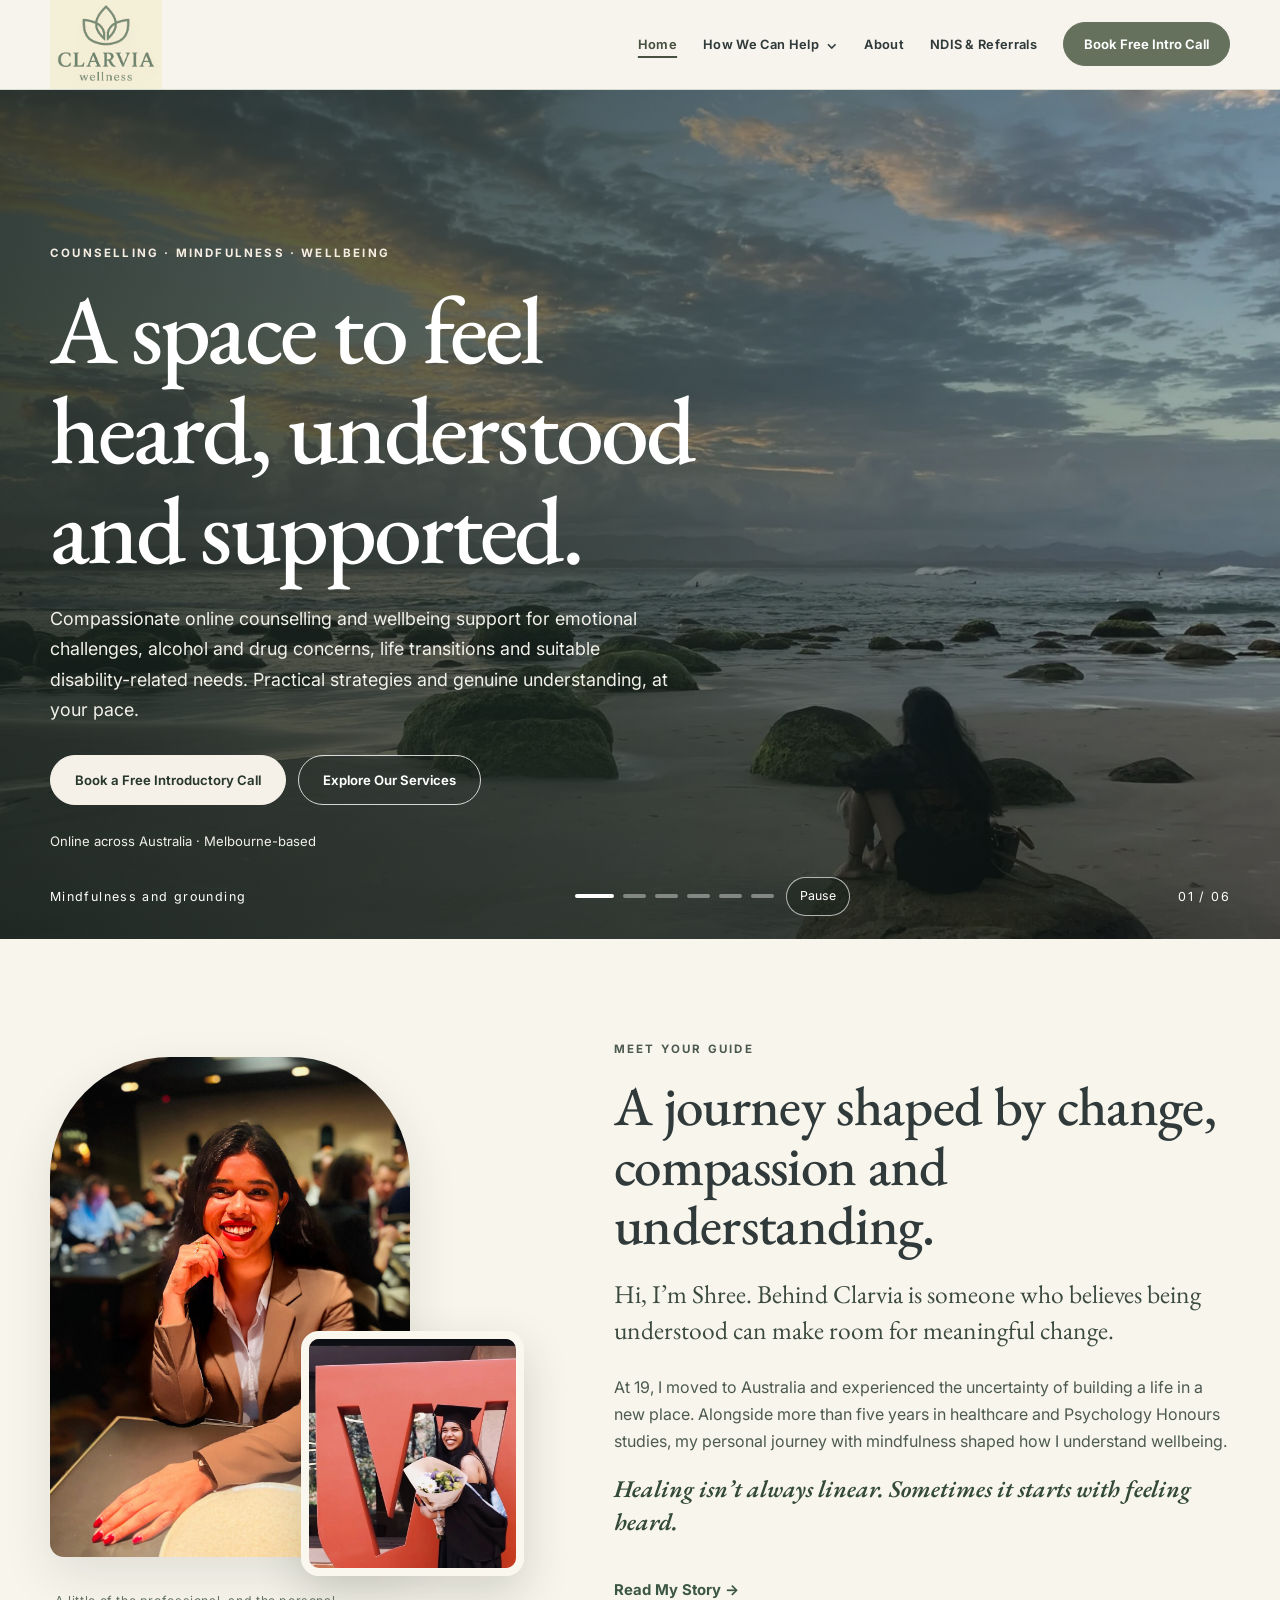
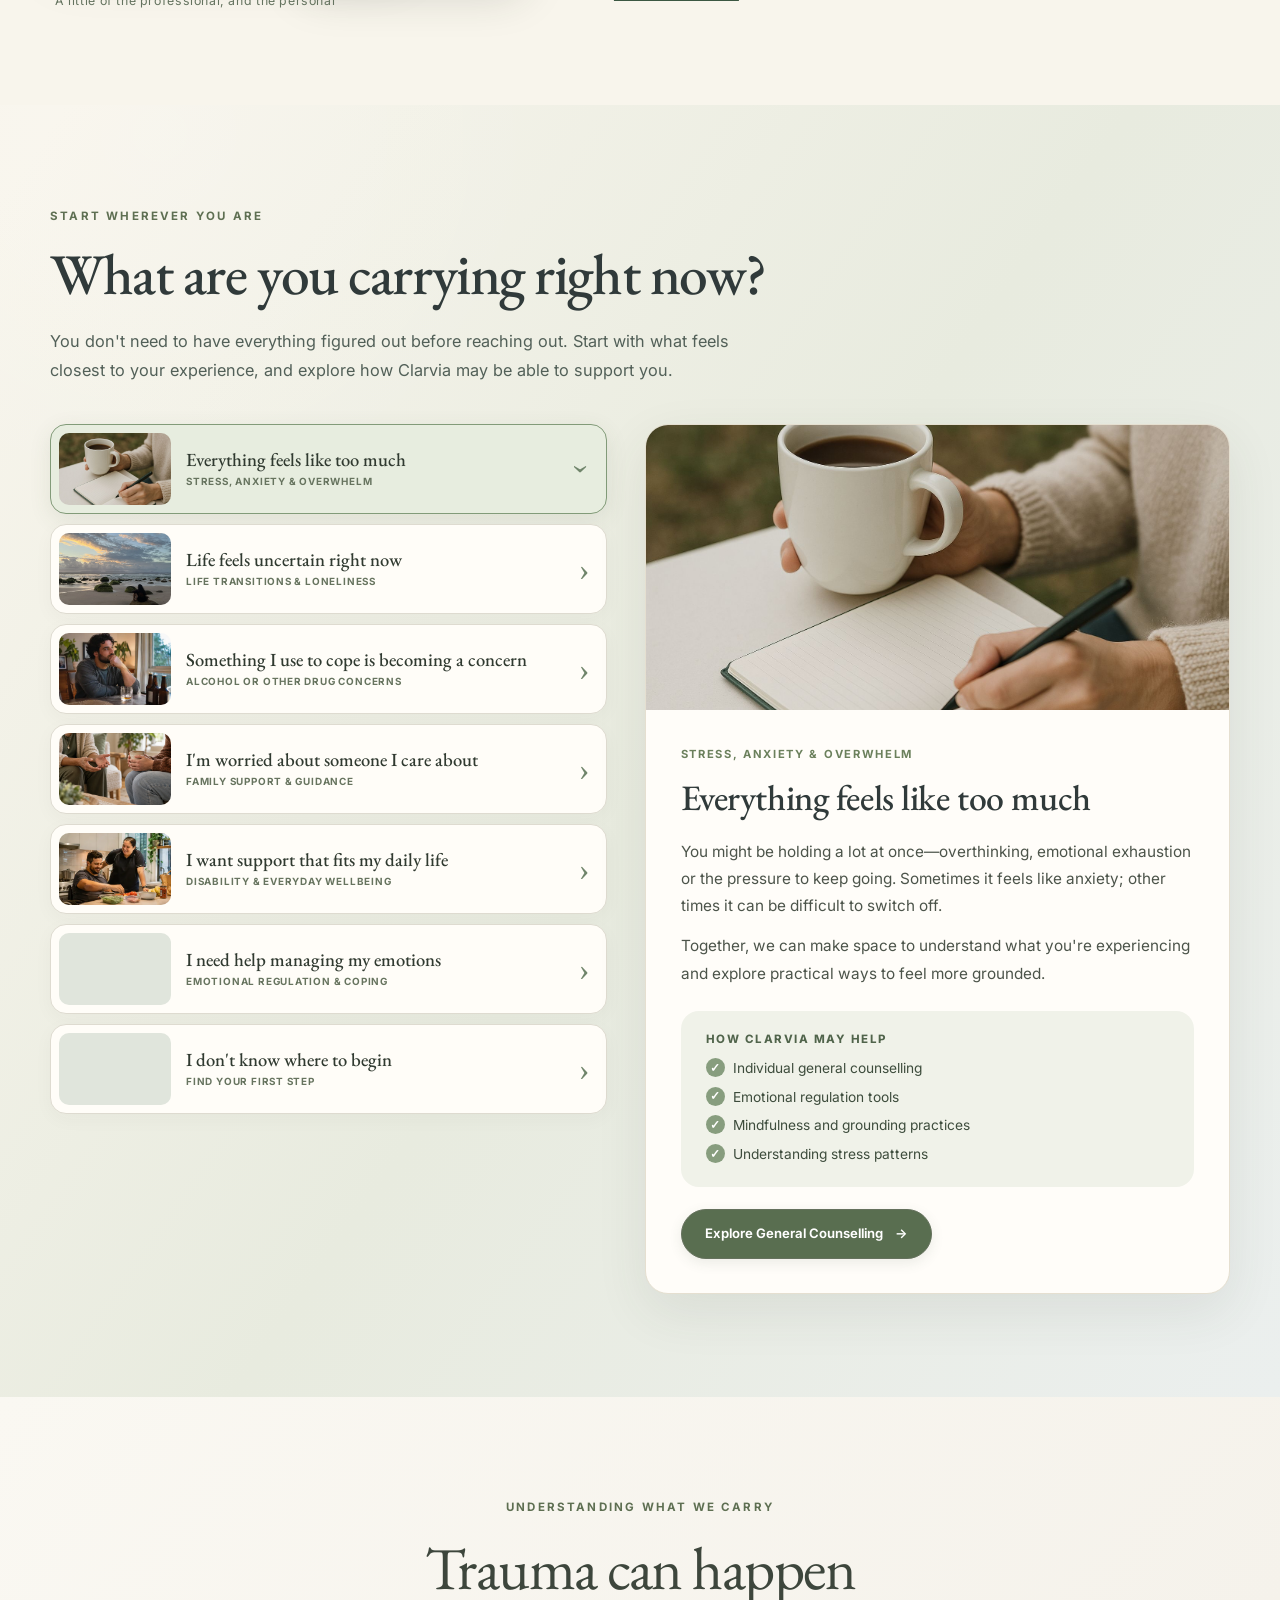
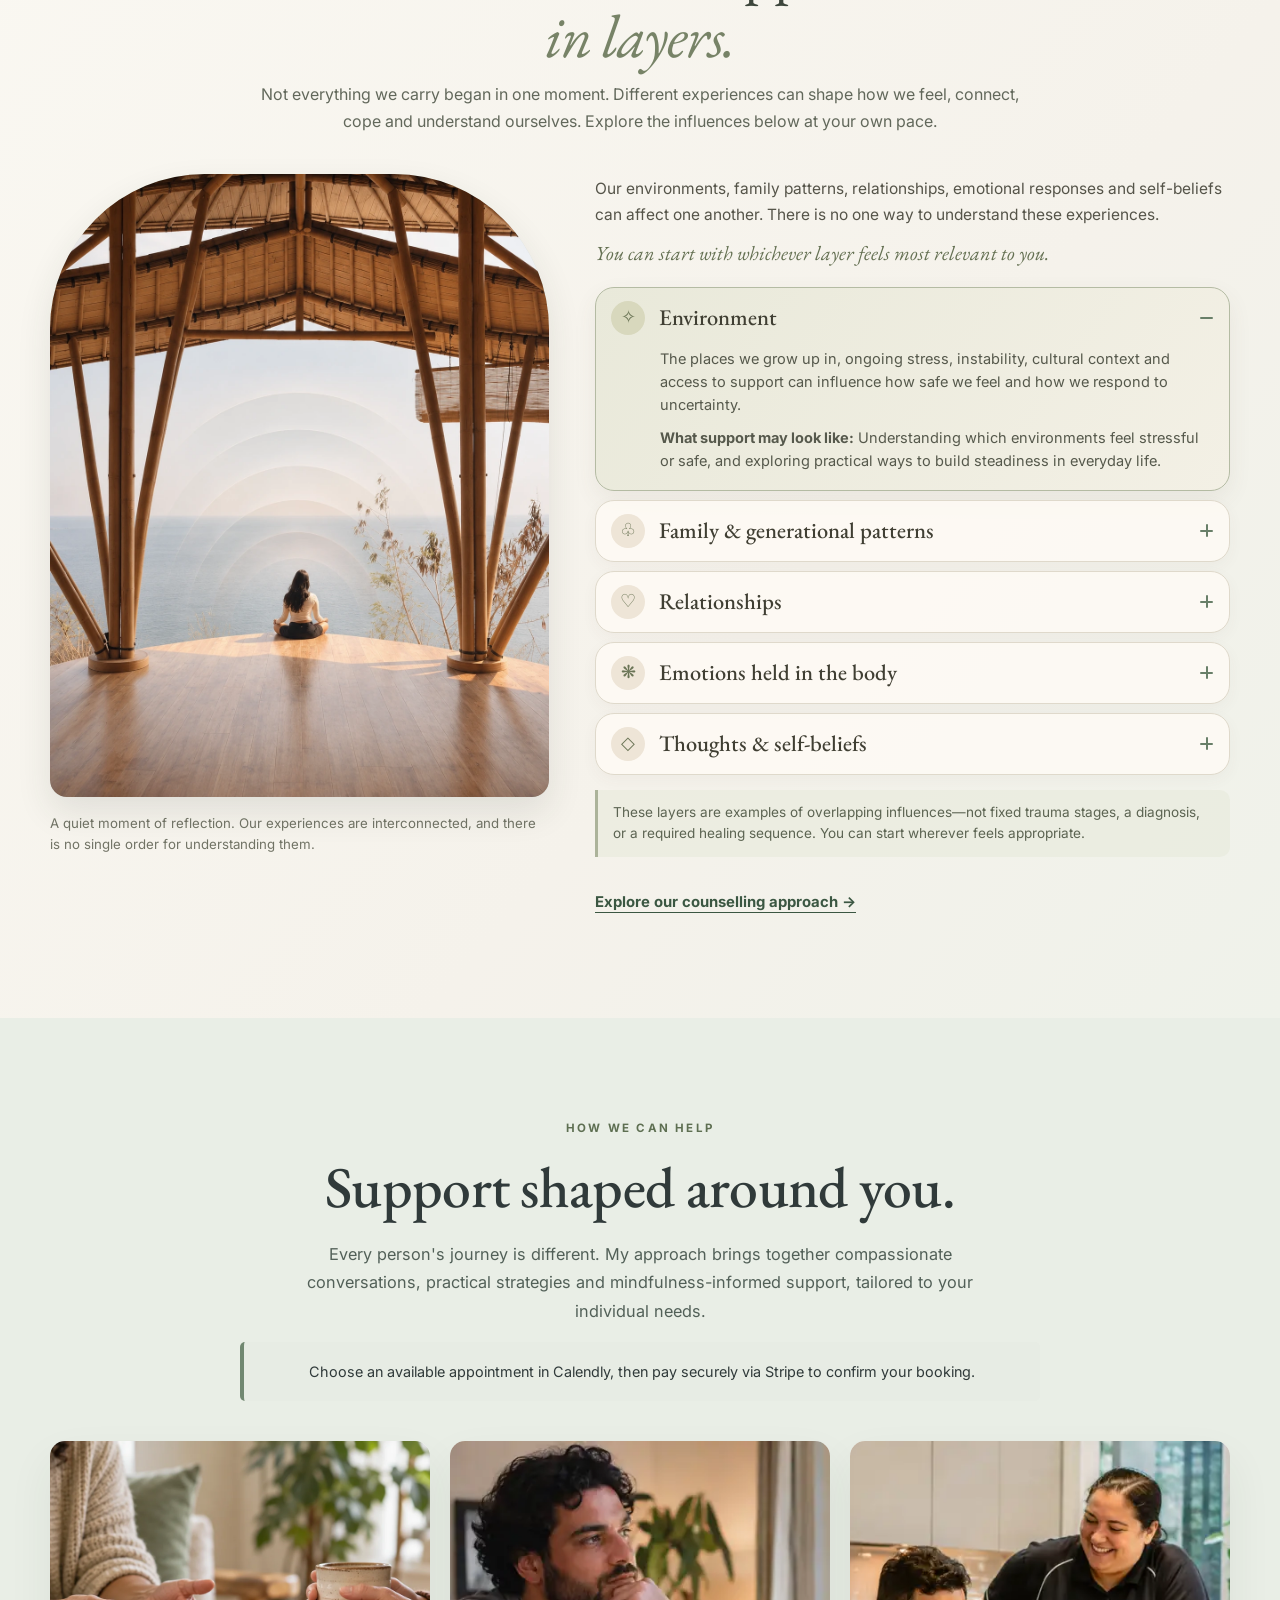
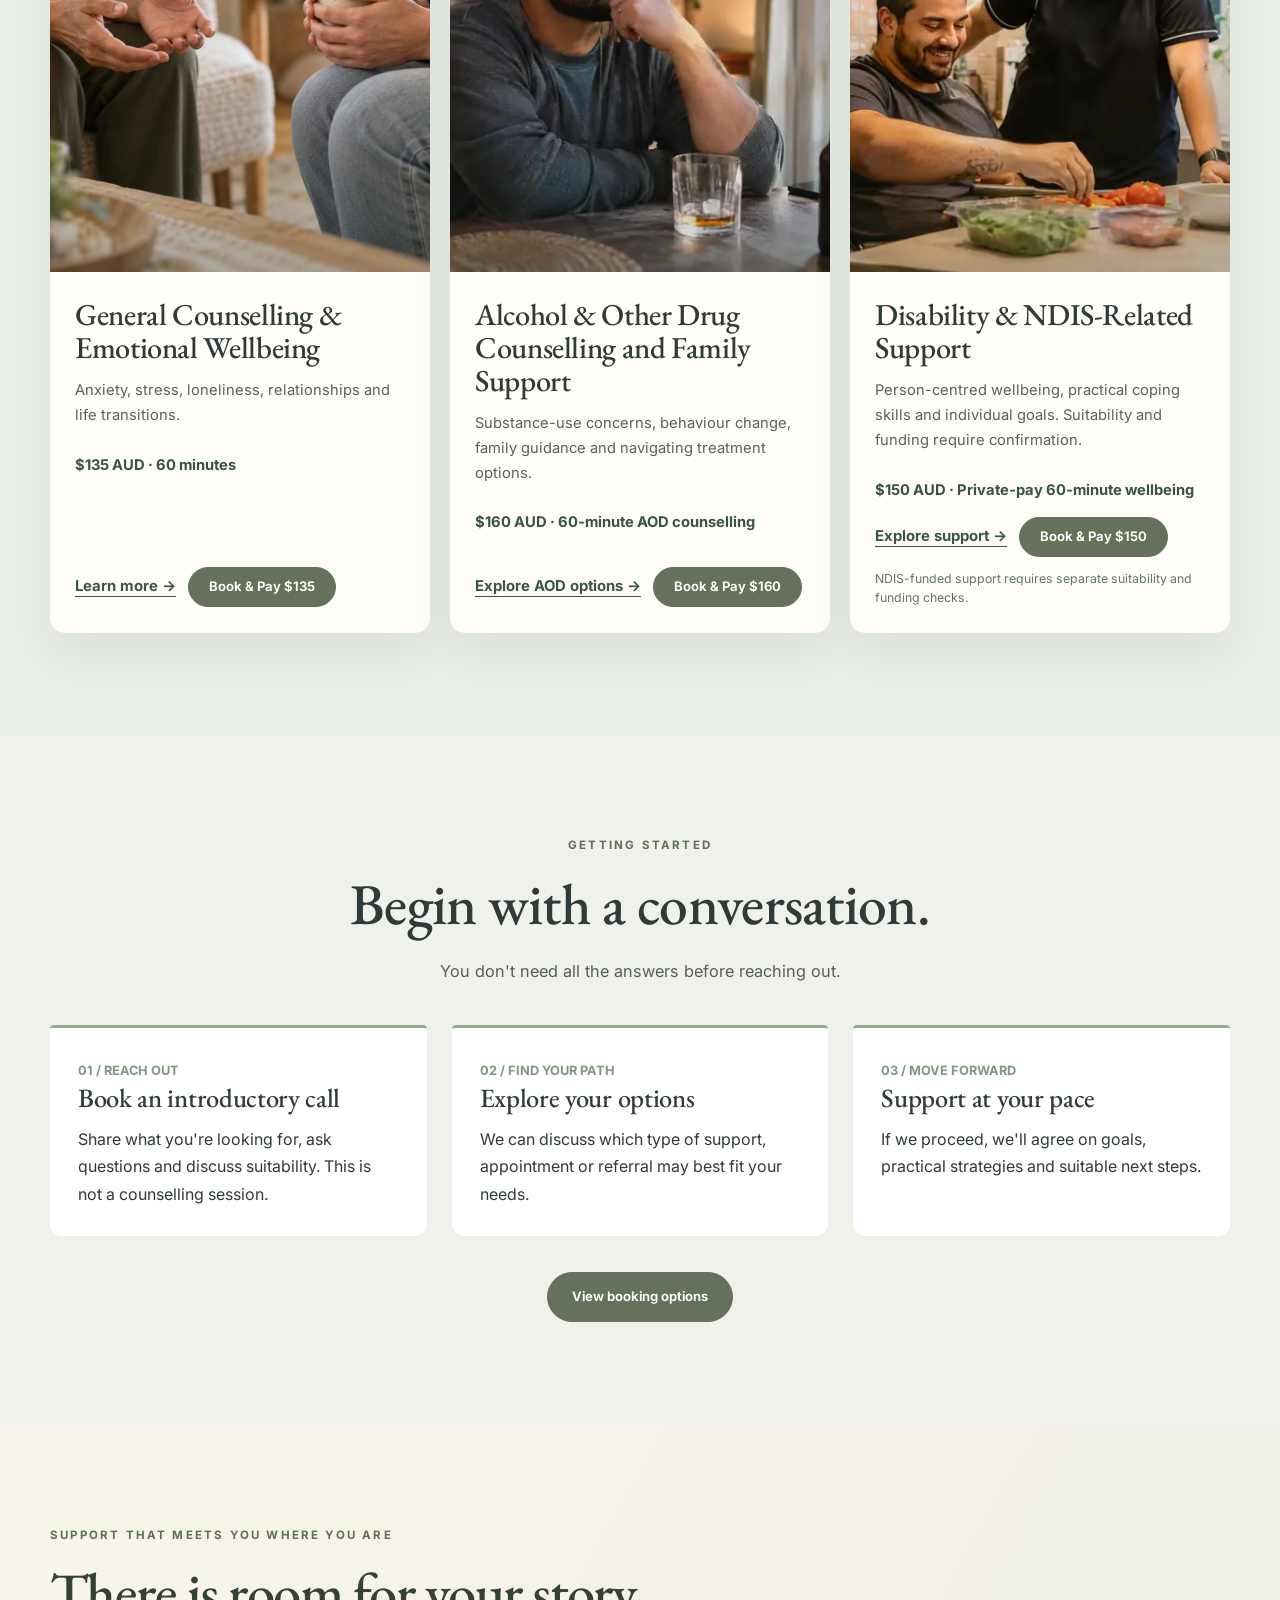
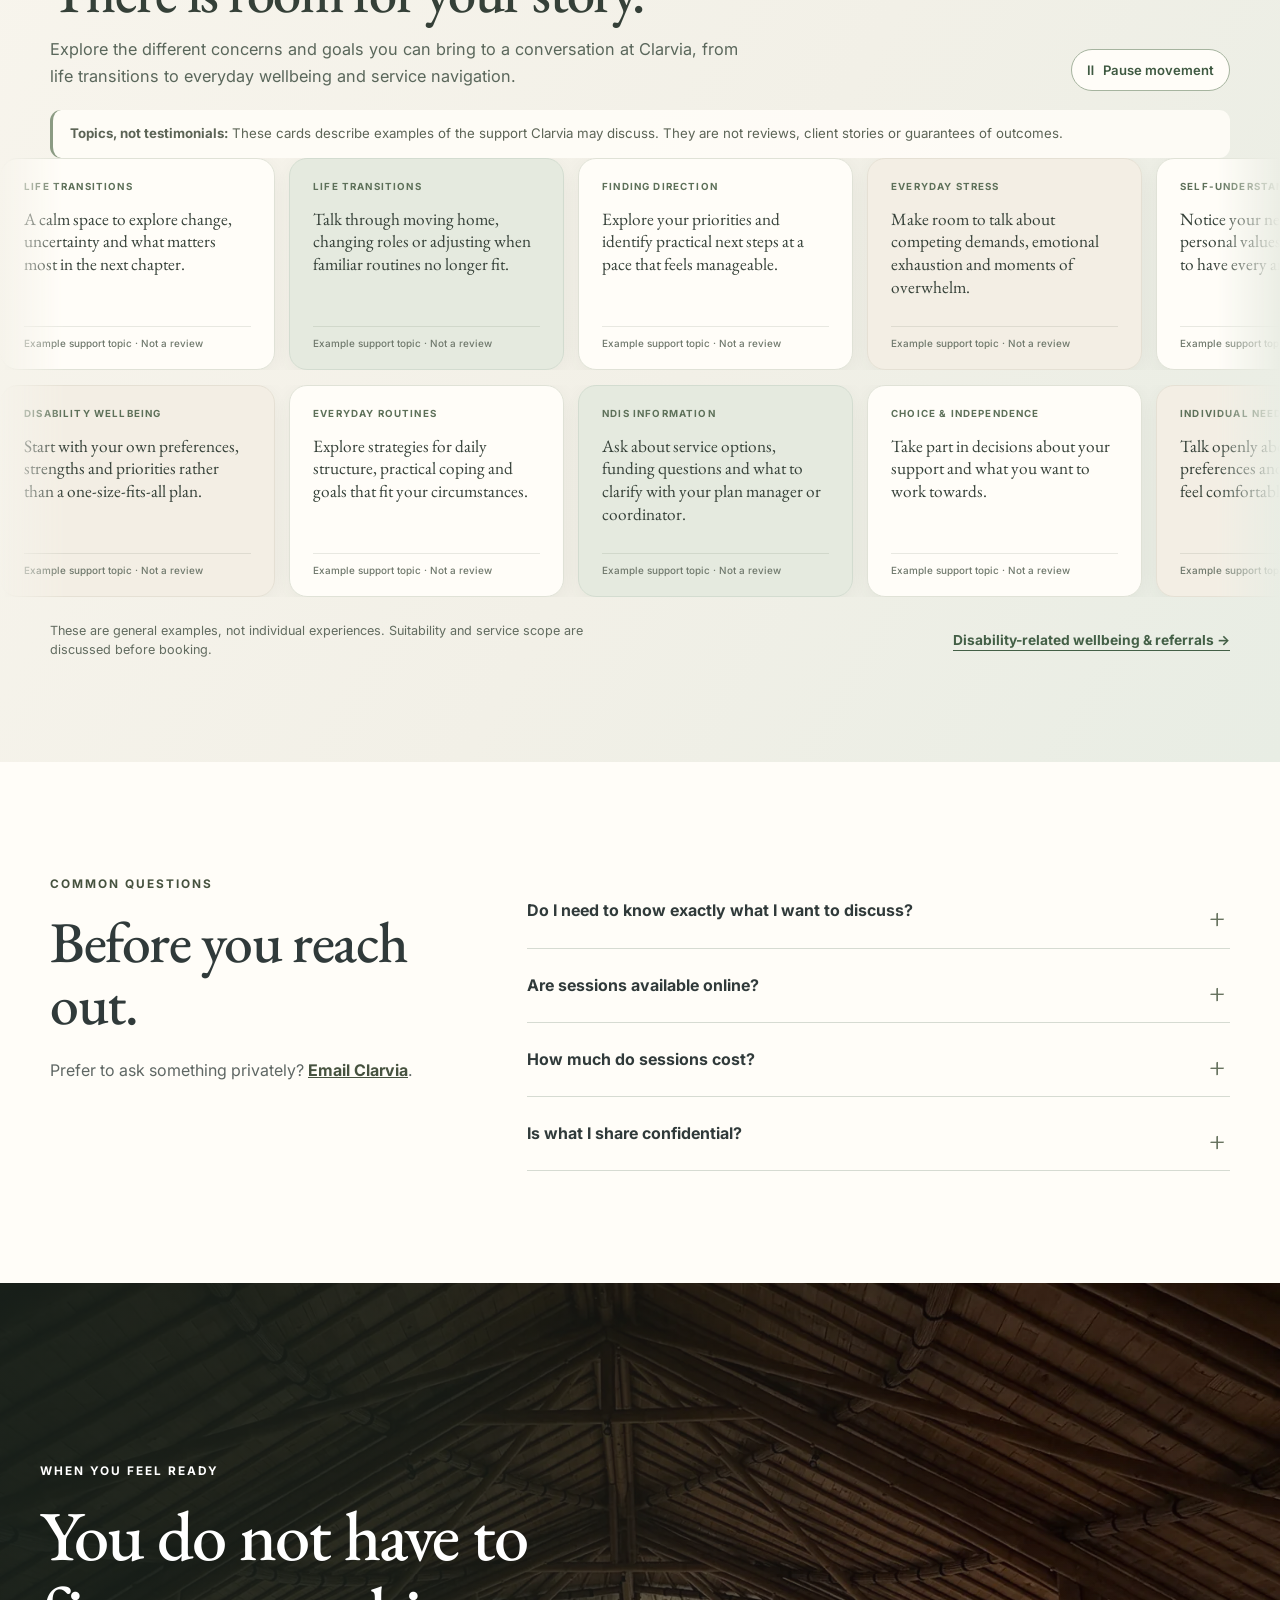
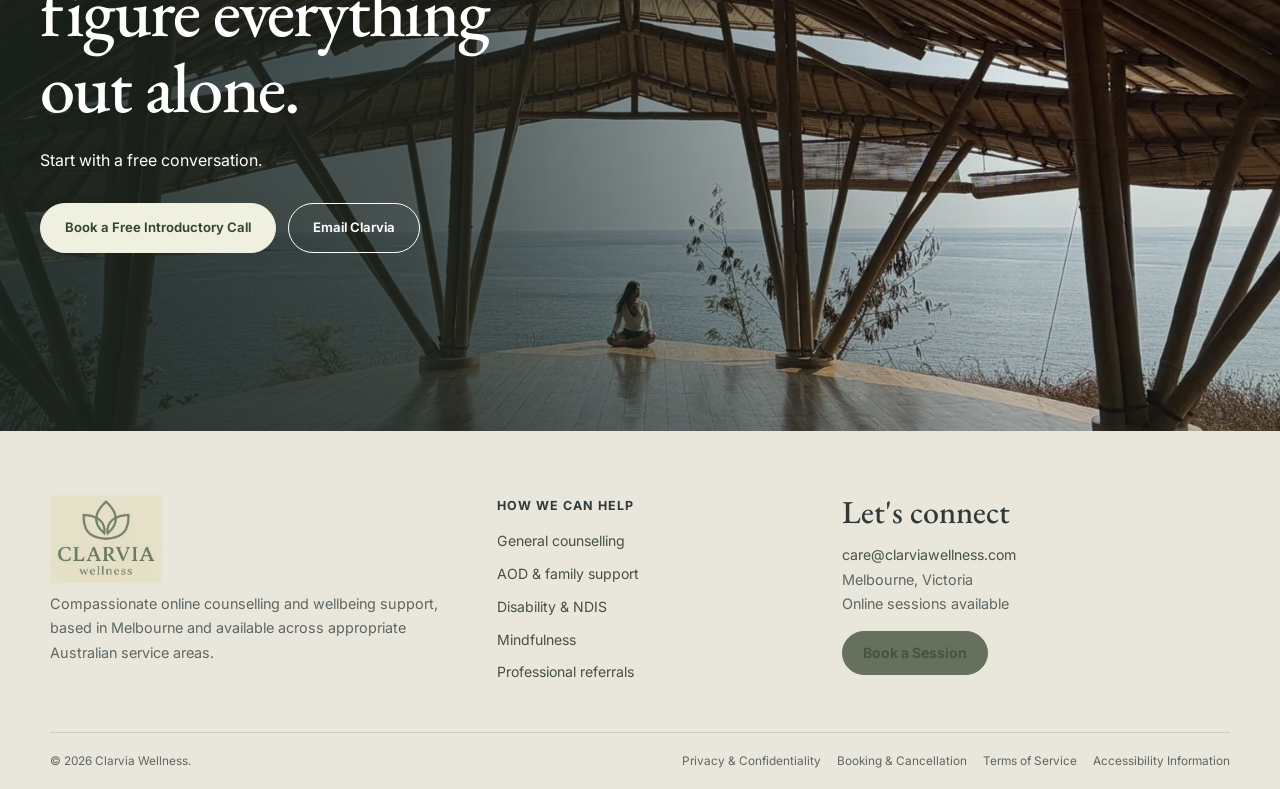
==== index.html @ f1dfc218 "Replace fictional testimonials with truthful support-topic cards for publication" ====
<!doctype html>
<html lang="en-AU">
  <head>
    <meta charset="UTF-8" />
    <meta name="viewport" content="width=device-width, initial-scale=1.0" />
    <meta name="description" content="Compassionate online counselling for emotional wellbeing, alcohol and other drug concerns, and disability-related support enquiries across Australia." />
    <meta name="theme-color" content="#f7f4ed" />
    <link rel="canonical" href="https://clarviawellness.com/" />
    <meta property="og:title" content="Clarvia Wellness | Counselling, Mindfulness &amp; Wellbeing" />
    <meta property="og:description" content="A space to feel heard, understood and supported." />
    <meta property="og:type" content="website" />
    <meta property="og:url" content="https://clarviawellness.com/" />
    <meta property="og:image" content="https://clarviawellness.com/assets/images/clarvia-interior-hero.webp" />
    <title>Clarvia Wellness | Online Counselling &amp; Wellbeing Support</title>
    <link rel="preconnect" href="https://fonts.googleapis.com" />
    <link rel="preconnect" href="https://fonts.gstatic.com" crossorigin />
    <link href="https://fonts.googleapis.com/css2?family=EB+Garamond:wght@400;500;600&amp;family=Inter:wght@400;500;600;700&amp;display=swap" rel="stylesheet" />
    <link rel="stylesheet" href="css/styles.css" />
    <script src="js/main.js" defer></script>
    <link rel="stylesheet" href="css/clarvia-refresh.css" />
  <link rel="stylesheet" href="css/clarvia-photo-playground.css" />

<style id="cw-desktop-carry-fix">
/* Critical section-scoped styling keeps desktop emotion stories intact
   even if a previously cached shared stylesheet is served. */
@media (min-width: 761px) {
  #support.cw-carry-stories .cw-carry-grid {
    display: grid !important;
    grid-template-columns: minmax(0, 1fr) minmax(0, 1.05fr) !important;
    align-items: start !important;
    gap: clamp(20px, 3vw, 38px) !important;
    max-width: 1180px;
    margin-inline: auto;
  }
  #support.cw-carry-stories .cw-carry-list {
    display: grid !important;
    grid-template-columns: minmax(0, 1fr) !important;
    gap: 10px;
    min-width: 0 !important;
  }
  #support.cw-carry-stories button.cw-carry-choice {
    display: grid !important;
    grid-template-columns: 112px minmax(0, 1fr) 18px !important;
    align-items: center !important;
    width: 100% !important;
    min-width: 0 !important;
    min-height: 88px !important;
    gap: 15px !important;
    padding: 8px 13px 8px 8px !important;
    box-sizing: border-box;
    text-align: left;
    overflow: hidden;
  }
  #support.cw-carry-stories button.cw-carry-choice > img.cw-carry-thumb {
    display: block !important;
    inline-size: 112px !important;
    block-size: 72px !important;
    width: 112px !important;
    height: 72px !important;
    max-width: 112px !important;
    min-width: 112px !important;
    max-height: 72px !important;
    min-height: 72px !important;
    aspect-ratio: 14 / 9;
    object-fit: cover !important;
    border-radius: 10px;
    flex: none !important;
  }
  #support.cw-carry-stories .cw-carry-choice-text {
    display: flex !important;
    flex-direction: column !important;
    min-width: 0 !important;
    width: auto !important;
    overflow-wrap: normal !important;
    word-break: normal !important;
    gap: 4px;
  }
  #support.cw-carry-stories .cw-carry-choice-text > strong {
    display: block;
    width: 100%;
    line-height: 1.12 !important;
    font-size: clamp(1.15rem, 1.45vw, 1.52rem) !important;
    overflow-wrap: break-word;
    word-break: normal;
  }
  #support.cw-carry-stories .cw-carry-choice-text > small {
    display: block;
    width: 100%;
    font-size: .62rem !important;
    line-height: 1.4 !important;
    letter-spacing: .08em;
    white-space: normal;
  }
  #support.cw-carry-stories .cw-carry-chevron {
    display: block;
    margin: 0 !important;
    justify-self: center;
  }
  #support.cw-carry-stories #cw-support-panel.cw-carry-panel {
    display: block !important;
    width: 100% !important;
    min-width: 0 !important;
    max-width: 100% !important;
    height: auto !important;
    align-self: start;
    overflow: hidden;
    box-sizing: border-box;
  }
  #support.cw-carry-stories .cw-carry-panel-visual {
    width: 100% !important;
    height: clamp(215px, 23vw, 285px) !important;
    overflow: hidden;
  }
  #support.cw-carry-stories .cw-carry-panel-visual img {
    display: block !important;
    width: 100% !important;
    height: 100% !important;
    max-width: none !important;
    object-fit: cover !important;
  }
  #support.cw-carry-stories .cw-carry-panel-body {
    display: block !important;
    padding: clamp(22px, 2.7vw, 36px) !important;
    overflow-wrap: normal;
  }
  #support.cw-carry-stories .cw-carry-panel-body h3 {
    font-size: clamp(1.9rem, 2.8vw, 2.85rem) !important;
    line-height: 1.12 !important;
    word-break: normal;
  }
}
@media (min-width: 761px) and (max-width: 1010px) {
  #support.cw-carry-stories .cw-carry-grid {
    grid-template-columns: minmax(0, 1fr) minmax(0, 1fr) !important;
    gap: 16px !important;
  }
  #support.cw-carry-stories button.cw-carry-choice {
    grid-template-columns: 86px minmax(0, 1fr) 16px !important;
    gap: 10px !important;
  }
  #support.cw-carry-stories button.cw-carry-choice > img.cw-carry-thumb {
    inline-size: 86px !important;
    width: 86px !important;
    min-width: 86px !important;
    max-width: 86px !important;
    block-size: 67px !important;
    height: 67px !important;
    min-height: 67px !important;
    max-height: 67px !important;
  }
  #support.cw-carry-stories .cw-carry-choice-text > strong { font-size: 1.1rem !important; }
}

/* Mobile-only repair: each emotional story is a compact photo + readable text row.
   Override inherited full-width image rules without changing the desktop layout. */
@media (max-width: 760px) {
  #support.cw-carry-stories,
  #support.cw-carry-stories .container,
  #support.cw-carry-stories .cw-carry-grid,
  #support.cw-carry-stories .cw-carry-list {
    min-width: 0 !important;
    max-width: 100%;
  }
  #support.cw-carry-stories .cw-carry-grid,
  #support.cw-carry-stories .cw-carry-list {
    display: block !important;
    width: 100% !important;
    box-sizing: border-box;
  }
  #support.cw-carry-stories button.cw-carry-choice {
    display: grid !important;
    grid-template-columns: 96px minmax(0, 1fr) 16px !important;
    gap: 12px !important;
    align-items: center !important;
    width: 100% !important;
    max-width: 100% !important;
    min-width: 0 !important;
    min-height: 91px !important;
    margin: 0 0 11px !important;
    padding: 8px !important;
    text-align: left !important;
    box-sizing: border-box !important;
    overflow: hidden !important;
    border-radius: 16px;
  }
  #support.cw-carry-stories button.cw-carry-choice > img.cw-carry-thumb {
    display: block !important;
    width: 96px !important;
    min-width: 96px !important;
    max-width: 96px !important;
    height: 74px !important;
    min-height: 74px !important;
    max-height: 74px !important;
    aspect-ratio: 48 / 37 !important;
    object-fit: cover !important;
    object-position: center !important;
    border-radius: 10px !important;
    margin: 0 !important;
    flex: none !important;
  }
  #support.cw-carry-stories .cw-carry-choice-text {
    display: flex !important;
    flex-direction: column !important;
    justify-content: center !important;
    gap: 5px !important;
    min-width: 0 !important;
    max-width: 100% !important;
    width: auto !important;
    overflow-wrap: anywhere !important;
    white-space: normal !important;
  }
  #support.cw-carry-stories .cw-carry-choice-text > strong {
    display: block !important;
    font-size: clamp(1.12rem, 4.65vw, 1.34rem) !important;
    font-weight: 500 !important;
    line-height: 1.13 !important;
    word-break: normal !important;
    white-space: normal !important;
  }
  #support.cw-carry-stories .cw-carry-choice-text > small {
    display: block !important;
    font-size: .56rem !important;
    line-height: 1.35 !important;
    letter-spacing: .045em !important;
    word-break: normal !important;
    white-space: normal !important;
  }
  #support.cw-carry-stories .cw-carry-chevron {
    display: block !important;
    margin: 0 !important;
    justify-self: center !important;
    font-size: 1.6rem !important;
    line-height: 1 !important;
  }
  #support.cw-carry-stories #cw-support-panel.cw-carry-panel {
    display: block !important;
    width: 100% !important;
    min-width: 0 !important;
    max-width: 100% !important;
    margin: 0 0 14px !important;
    box-sizing: border-box !important;
    overflow: hidden !important;
  }
  #support.cw-carry-stories .cw-carry-panel-visual {
    width: 100% !important;
    height: clamp(170px, 49vw, 225px) !important;
    overflow: hidden !important;
  }
  #support.cw-carry-stories .cw-carry-panel-visual img {
    display: block !important;
    width: 100% !important;
    height: 100% !important;
    max-width: none !important;
    object-fit: cover !important;
  }
  #support.cw-carry-stories .cw-carry-panel-body {
    padding: clamp(18px, 5vw, 24px) !important;
    min-width: 0 !important;
  }
  #support.cw-carry-stories .cw-carry-panel-body h3 {
    font-size: clamp(1.85rem, 8.5vw, 2.35rem) !important;
    line-height: 1.1 !important;
    overflow-wrap: break-word !important;
  }
}
@media (max-width: 360px) {
  #support.cw-carry-stories button.cw-carry-choice {
    grid-template-columns: 78px minmax(0, 1fr) 13px !important;
    gap: 8px !important;
  }
  #support.cw-carry-stories button.cw-carry-choice > img.cw-carry-thumb {
    width: 78px !important;
    min-width: 78px !important;
    max-width: 78px !important;
    height: 70px !important;
    min-height: 70px !important;
    max-height: 70px !important;
  }
}
</style>
</head>
  <body class="home-page">
    <a class="skip-link" href="#main-content">Skip to content</a>
    <header class="site-header">
      <div class="container header-inner">
        <a class="brand" href="index.html" aria-label="Clarvia Wellness home"><img src="assets/images/clarvia-logo.png" alt="Clarvia Wellness" /></a>
        <button class="menu-toggle" type="button" aria-expanded="false" aria-controls="site-nav" data-menu-toggle>
          <span></span><span></span><span></span><span class="sr-only">Toggle navigation</span>
        </button>
        <nav class="site-nav" id="site-nav" aria-label="Main navigation" data-site-nav>
          <a href="index.html" aria-current="page">Home</a>
          <details class="nav-dropdown">
            <summary>How We Can Help</summary>
            <div class="dropdown-menu">
              <a href="general-counselling.html">General Counselling &amp; Emotional Wellbeing</a>
              <a href="aod-counselling.html">Alcohol &amp; Other Drug Counselling</a>
              <a href="ndis-support.html">Disability &amp; NDIS Support</a>
              <a href="mindfulness.html">Mindfulness &amp; Wellbeing</a>
            </div>
          </details>
          <a href="about.html">About</a>
          <a href="referrals.html">NDIS &amp; Referrals</a>
          <a class="button button-small" href="https://calendly.com/shreegaur/free-introductory-call-15-min" target="_blank" rel="noopener noreferrer">Book Free Intro Call</a>
        </nav>
      </div>
    </header>

    <main id="main-content">
      <section class="cw-hero" aria-labelledby="hero-title" data-cw-slideshow><div class="cw-slides" aria-hidden="true"><div class="cw-slide is-current" data-cw-slide><img src="assets/images/clarvia-personal/beach-reflection.webp" data-cw-fallback="assets/images/australian-riverside-dawn.webp"  alt="" fetchpriority="high" decoding="async"></div><div class="cw-slide" data-cw-slide><img src="assets/images/clarvia-interior-hero.webp" alt="" loading="lazy" decoding="async"></div><div class="cw-slide" data-cw-slide><img src="assets/images/compassionate-conversation.webp" alt="" loading="lazy" decoding="async"></div><div class="cw-slide" data-cw-slide><img src="assets/images/clarity-call.jpeg" alt="" loading="lazy" decoding="async"></div><div class="cw-slide" data-cw-slide><img src="assets/images/clarvia-personal/pool-sunset-meditation.webp" data-cw-fallback="assets/images/reset-session.jpeg"  alt="" loading="lazy" decoding="async"></div><div class="cw-slide" data-cw-slide><img src="assets/images/everyday-goal-planning.webp" alt="" loading="lazy" decoding="async"></div></div><div class="container"><div class="cw-hero-content"><p class="cw-label">Counselling · Mindfulness · Wellbeing</p><h1 id="hero-title">A space to feel heard, understood and supported.</h1><p class="cw-hero-desc">Compassionate online counselling and wellbeing support for emotional challenges, alcohol and drug concerns, life transitions and suitable disability-related needs. Practical strategies and genuine understanding, at your pace.</p><div class="actions"><a class="button" href="https://calendly.com/shreegaur/free-introductory-call-15-min" target="_blank" rel="noopener noreferrer">Book a Free Introductory Call</a><a class="button button-secondary" href="#services">Explore Our Services</a></div><p class="cw-hero-scroll">Online across Australia · Melbourne-based</p></div></div><div class="cw-slide-footer"><div class="container cw-slide-bottom"><span data-cw-slide-name>Mindfulness and grounding</span><div class="cw-slide-controls"><div class="cw-slide-dots" role="group" aria-label="Hero images"><button type="button" data-cw-dot="0" aria-label="Show background scene 1" aria-current="true"></button><button type="button" data-cw-dot="1" aria-label="Show background scene 2" aria-current="false"></button><button type="button" data-cw-dot="2" aria-label="Show background scene 3" aria-current="false"></button><button type="button" data-cw-dot="3" aria-label="Show background scene 4" aria-current="false"></button><button type="button" data-cw-dot="4" aria-label="Show background scene 5" aria-current="false"></button><button type="button" data-cw-dot="5" aria-label="Show background scene 6" aria-current="false"></button></div><button class="cw-slide-control" type="button" data-cw-toggle aria-label="Pause background slideshow">Pause</button></div><span data-cw-slide-count>01 / 06</span></div></div></section>
<section class="cw-section cw-about" id="meet-your-guide"><div class="container cw-about-grid"><div class="cw-about-images cw-about-photo-story"><img class="cw-main-portrait" src="assets/images/shree-portrait.jpg" alt="Shree, founder of Clarvia Wellness" loading="lazy" decoding="async"><img class="cw-small-portrait cw-mindful-portrait cw-graduation-portrait" src="assets/images/clarvia-personal/shree-graduation-flowers.webp" data-cw-fallback="assets/images/shree-portrait.jpg" alt="Shree celebrating her graduation holding flowers" loading="lazy" decoding="async"><span class="cw-portrait-note">A little of the professional, and the personal</span></div><div class="cw-about-text"><p class="cw-label">Meet your guide</p><h2>A journey shaped by change, compassion and understanding.</h2><p class="cw-about-lead">Hi, I’m Shree. Behind Clarvia is someone who believes being understood can make room for meaningful change.</p><p>At 19, I moved to Australia and experienced the uncertainty of building a life in a new place. Alongside more than five years in healthcare and Psychology Honours studies, my personal journey with mindfulness shaped how I understand wellbeing.</p><p class="cw-emphasis">Healing isn’t always linear. Sometimes it starts with feeling heard.</p><a class="cw-action" href="about.html">Read My Story →</a></div></div></section>
<section class="cw-section cw-carry cw-carry-stories" id="support" aria-labelledby="cw-carry-heading">
<div class="container">
  <div class="cw-intro">
    <p class="cw-label">Start wherever you are</p>
    <h2 id="cw-carry-heading">What are you carrying right now?</h2>
    <p class="cw-lede">You don't need to have everything figured out before reaching out. Start with what feels closest to your experience, and explore how Clarvia may be able to support you.</p>
  </div>
  <div class="cw-carry-grid" data-cw-story-layout>
    <div class="cw-carry-list" aria-label="Explore what you're experiencing">
      <button class="cw-carry-choice" type="button" id="cw-choice-0" data-cw-choice="0" aria-controls="cw-support-panel" aria-expanded="true"><img class="cw-carry-thumb" src="assets/images/clarity-call.jpeg" alt="" loading="lazy" decoding="async"><span class="cw-carry-choice-text"><strong>Everything feels like too much</strong><small>STRESS, ANXIETY &amp; OVERWHELM</small></span><span class="cw-carry-chevron" aria-hidden="true">›</span></button>
<button class="cw-carry-choice" type="button" id="cw-choice-1" data-cw-choice="1" aria-controls="cw-support-panel" aria-expanded="false"><img class="cw-carry-thumb" src="assets/images/clarvia-personal/beach-reflection.webp" alt="" loading="lazy" decoding="async"><span class="cw-carry-choice-text"><strong>Life feels uncertain right now</strong><small>LIFE TRANSITIONS &amp; LONELINESS</small></span><span class="cw-carry-chevron" aria-hidden="true">›</span></button>
<button class="cw-carry-choice" type="button" id="cw-choice-2" data-cw-choice="2" aria-controls="cw-support-panel" aria-expanded="false"><img class="cw-carry-thumb" src="assets/images/clarvia-service-aod.webp" alt="" loading="lazy" decoding="async"><span class="cw-carry-choice-text"><strong>Something I use to cope is becoming a concern</strong><small>ALCOHOL OR OTHER DRUG CONCERNS</small></span><span class="cw-carry-chevron" aria-hidden="true">›</span></button>
<button class="cw-carry-choice" type="button" id="cw-choice-3" data-cw-choice="3" aria-controls="cw-support-panel" aria-expanded="false"><img class="cw-carry-thumb" src="assets/images/compassionate-conversation.webp" alt="" loading="lazy" decoding="async"><span class="cw-carry-choice-text"><strong>I&#39;m worried about someone I care about</strong><small>FAMILY SUPPORT &amp; GUIDANCE</small></span><span class="cw-carry-chevron" aria-hidden="true">›</span></button>
<button class="cw-carry-choice" type="button" id="cw-choice-4" data-cw-choice="4" aria-controls="cw-support-panel" aria-expanded="false"><img class="cw-carry-thumb" src="assets/images/clarvia-service-disability.webp" alt="" loading="lazy" decoding="async"><span class="cw-carry-choice-text"><strong>I want support that fits my daily life</strong><small>DISABILITY &amp; EVERYDAY WELLBEING</small></span><span class="cw-carry-chevron" aria-hidden="true">›</span></button>
<button class="cw-carry-choice" type="button" id="cw-choice-5" data-cw-choice="5" aria-controls="cw-support-panel" aria-expanded="false"><img class="cw-carry-thumb" src="assets/images/clarvia-personal/shree-mindfulness-by-water.webp" alt="" loading="lazy" decoding="async"><span class="cw-carry-choice-text"><strong>I need help managing my emotions</strong><small>EMOTIONAL REGULATION &amp; COPING</small></span><span class="cw-carry-chevron" aria-hidden="true">›</span></button>
<button class="cw-carry-choice" type="button" id="cw-choice-6" data-cw-choice="6" aria-controls="cw-support-panel" aria-expanded="false"><img class="cw-carry-thumb" src="assets/images/australian-riverside-dawn.webp" alt="" loading="lazy" decoding="async"><span class="cw-carry-choice-text"><strong>I don&#39;t know where to begin</strong><small>FIND YOUR FIRST STEP</small></span><span class="cw-carry-chevron" aria-hidden="true">›</span></button>
    </div>
    <article class="cw-carry-panel" id="cw-support-panel" role="region" aria-labelledby="cw-choice-0" tabindex="-1">
      <div class="cw-carry-panel-visual"><img data-cw-panel-image src="assets/images/clarity-call.jpeg" alt="A quiet moment of reflection indoors" loading="lazy" decoding="async"></div>
      <div class="cw-carry-panel-body">
        <p class="cw-label" data-cw-panel-eyebrow>Stress, anxiety &amp; overwhelm</p>
        <h3 data-cw-panel-title>Everything feels like too much</h3>
        <p data-cw-panel-copy>You might be holding a lot at once—overthinking, emotional exhaustion or the pressure to keep going. Sometimes it feels like anxiety; other times it can be difficult to switch off.</p>
        <p data-cw-panel-secondary>Together, we can make space to understand what you're experiencing and explore practical ways to feel more grounded.</p>
        <div class="cw-carry-help"><h4>How Clarvia may help</h4><ul data-cw-panel-help><li>Individual general counselling</li><li>Emotional regulation tools</li><li>Mindfulness and grounding practices</li><li>Understanding stress patterns</li></ul></div>
        <a class="button cw-carry-link" data-cw-panel-link href="general-counselling.html">Explore General Counselling <span aria-hidden="true">→</span></a>
      </div>
    </article>
  </div>
</div></section>
<section class="cw-section cw-layers cw-trauma-layers cw-trauma-refined" id="approach" aria-labelledby="cw-trauma-title">
  <div class="container cw-trauma-heading cw-trauma-heading-restored"><p class="cw-label">Understanding what we carry</p><h2 id="cw-trauma-title">Trauma can happen <em>in layers.</em></h2><p>Not everything we carry began in one moment. Different experiences can shape how we feel, connect, cope and understand ourselves. Explore the influences below at your own pace.</p></div>
  <div class="container cw-trauma-refined-grid">
    <figure class="cw-trauma-figure">
      <div class="cw-trauma-visual">
        <img src="assets/images/clarvia-personal/clarvia-soft-trauma-layers.webp" data-cw-fallback="assets/images/clarvia-personal/clarvia-approved-bamboo-meditation.webp" alt="Shree sitting peacefully beneath a bamboo pavilion overlooking the ocean" loading="lazy" decoding="async">
        <span class="cw-trauma-soft-contours" aria-hidden="true"><span></span><span></span><span></span></span>
      </div>
      <figcaption>A quiet moment of reflection. Our experiences are interconnected, and there is no single order for understanding them.</figcaption>
    </figure>
    <div class="cw-trauma-refined-content">
      <p class="cw-trauma-refined-lead">Our environments, family patterns, relationships, emotional responses and self-beliefs can affect one another. There is no one way to understand these experiences.</p>
      <p class="cw-trauma-refined-highlight">You can start with whichever layer feels most relevant to you.</p>
      <div class="cw-trauma-controls" aria-label="Explore possible influences on our experiences">
        <details name="cw-trauma-layer" class="cw-trauma-item" open>
          <summary><span class="cw-trauma-icon" aria-hidden="true">✧</span><span>Environment</span><span class="cw-trauma-plus" aria-hidden="true"></span></summary>
          <div class="cw-trauma-explainer"><p>The places we grow up in, ongoing stress, instability, cultural context and access to support can influence how safe we feel and how we respond to uncertainty.</p><p><strong>What support may look like:</strong> Understanding which environments feel stressful or safe, and exploring practical ways to build steadiness in everyday life.</p></div>
        </details>
        <details name="cw-trauma-layer" class="cw-trauma-item">
          <summary><span class="cw-trauma-icon" aria-hidden="true">♧</span><span>Family &amp; generational patterns</span><span class="cw-trauma-plus" aria-hidden="true"></span></summary>
          <div class="cw-trauma-explainer"><p>We can learn ways of managing emotions, conflict and connection from the people around us. Some patterns may have helped our families cope, even if they no longer serve us.</p><p><strong>What support may look like:</strong> Noticing family expectations and inherited coping patterns with curiosity, rather than blame.</p></div>
        </details>
        <details name="cw-trauma-layer" class="cw-trauma-item">
          <summary><span class="cw-trauma-icon" aria-hidden="true">♡</span><span>Relationships</span><span class="cw-trauma-plus" aria-hidden="true"></span></summary>
          <div class="cw-trauma-explainer"><p>Experiences of care, conflict, rejection or disconnection can shape our trust, boundaries and sense of belonging.</p><p><strong>What support may look like:</strong> Exploring relationship patterns, communication and what supportive connection could feel like for you.</p></div>
        </details>
        <details name="cw-trauma-layer" class="cw-trauma-item">
          <summary><span class="cw-trauma-icon" aria-hidden="true">❋</span><span>Emotions held in the body</span><span class="cw-trauma-plus" aria-hidden="true"></span></summary>
          <div class="cw-trauma-explainer"><p>Distressing experiences can be accompanied by tension, alertness, numbness or strong emotions that are difficult to put into words. People experience these responses differently.</p><p><strong>What support may look like:</strong> Building emotional awareness and, where comfortable, using grounding or calming strategies that fit your needs.</p></div>
        </details>
        <details name="cw-trauma-layer" class="cw-trauma-item">
          <summary><span class="cw-trauma-icon" aria-hidden="true">◇</span><span>Thoughts &amp; self-beliefs</span><span class="cw-trauma-plus" aria-hidden="true"></span></summary>
          <div class="cw-trauma-explainer"><p>Repeated experiences can influence the stories we tell ourselves, such as feeling we must cope alone or never make mistakes.</p><p><strong>What support may look like:</strong> Gently examining self-talk and exploring more flexible, compassionate ways of understanding yourself.</p></div>
        </details>
      </div>
      <p class="cw-trauma-note">These layers are examples of overlapping influences—not fixed trauma stages, a diagnosis, or a required healing sequence. You can start wherever feels appropriate.</p>
      <a class="cw-action" href="general-counselling.html">Explore our counselling approach →</a>
    </div>
  </div>
</section>
<section class="cw-section cw-services" id="services"><div class="container"><div class="cw-intro cw-center"><p class="cw-label">How we can help</p><h2>Support shaped around you.</h2><p class="cw-lede cw-center">Every person's journey is different. My approach brings together compassionate conversations, practical strategies and mindfulness-informed support, tailored to your individual needs.</p><p class="cw-plain-notice cw-center">Choose an available appointment in Calendly, then pay securely via Stripe to confirm your booking.</p></div><div class="cw-service-grid"><article class="cw-service"><div class="cw-service-photo"><img src="assets/images/compassionate-conversation.webp" alt="" loading="lazy"></div><div class="cw-service-text"><h3>General Counselling & Emotional Wellbeing</h3><p>Anxiety, stress, loneliness, relationships and life transitions.</p><p class="cw-service-price">$135 AUD · 60 minutes</p><div class="cw-service-checkout"><a class="cw-action" href="general-counselling.html">Learn more →</a><a class="button button-small" href="https://calendly.com/shreegaur/general-counselling-emotional-wellbeing-60-min" target="_blank" rel="noopener noreferrer">Book & Pay $135</a></div></div></article><article class="cw-service"><div class="cw-service-photo"><img src="assets/images/clarvia-service-aod.webp" alt="Adult reflecting quietly on alcohol use at home" loading="lazy" decoding="async"></div><div class="cw-service-text"><h3>Alcohol & Other Drug Counselling and Family Support</h3><p>Substance-use concerns, behaviour change, family guidance and navigating treatment options.</p><p class="cw-service-price">$160 AUD · 60-minute AOD counselling</p><div class="cw-service-checkout"><a class="cw-action" href="aod-counselling.html">Explore AOD options →</a><a class="button button-small" href="https://calendly.com/shreegaur/alcohol-other-drug-counselling-60-min" target="_blank" rel="noopener noreferrer">Book & Pay $160</a></div></div></article><article class="cw-service"><div class="cw-service-photo"><img src="assets/images/clarvia-service-disability.webp" alt="Wheelchair user preparing food alongside a supportive companion" loading="lazy" decoding="async"></div><div class="cw-service-text"><h3>Disability & NDIS-Related Support</h3><p>Person-centred wellbeing, practical coping skills and individual goals. Suitability and funding require confirmation.</p><p class="cw-service-price">$150 AUD · Private-pay 60-minute wellbeing</p><div class="cw-service-checkout"><a class="cw-action" href="ndis-support.html">Explore support →</a><a class="button button-small" href="https://calendly.com/shreegaur/disability-wellbeing-support-private-pay-60-min" target="_blank" rel="noopener noreferrer">Book & Pay $150</a></div><p class="cw-service-note">NDIS-funded support requires separate suitability and funding checks.</p></div></article></div></div></section>
<section class="cw-section cw-surface" id="getting-started"><div class="container"><div class="cw-intro cw-center"><p class="cw-label">Getting started</p><h2>Begin with a conversation.</h2><p class="cw-lede cw-center">You don't need all the answers before reaching out.</p></div><div class="cw-steps"><article class="cw-step"><span class="cw-step-index">01 / REACH OUT</span><h3>Book an introductory call</h3><p>Share what you're looking for, ask questions and discuss suitability. This is not a counselling session.</p></article><article class="cw-step"><span class="cw-step-index">02 / FIND YOUR PATH</span><h3>Explore your options</h3><p>We can discuss which type of support, appointment or referral may best fit your needs.</p></article><article class="cw-step"><span class="cw-step-index">03 / MOVE FORWARD</span><h3>Support at your pace</h3><p>If we proceed, we'll agree on goals, practical strategies and suitable next steps.</p></article></div><div class="actions" style="justify-content:center;margin-top:36px"><a class="button" href="book.html">View booking options</a></div></div></section>


<section class="cw-section cw-feedback-section" id="kind-words" aria-labelledby="cw-feedback-title" data-cw-feedback>
  <div class="container cw-feedback-heading">
    <div class="cw-feedback-heading-copy">
      <p class="cw-label">Support that meets you where you are</p>
      <h2 id="cw-feedback-title">There is room for your story.</h2>
      <p class="cw-lede">Explore the different concerns and goals you can bring to a conversation at Clarvia, from life transitions to everyday wellbeing and service navigation.</p>
    </div>
    <button class="cw-feedback-toggle" type="button" data-cw-feedback-toggle aria-pressed="false" aria-label="Pause moving support cards"><span data-cw-feedback-toggle-icon aria-hidden="true">Ⅱ</span> <span data-cw-feedback-toggle-text>Pause movement</span></button>
  </div>
  <div class="container"><p class="cw-feedback-disclosure"><strong>Topics, not testimonials:</strong> These cards describe examples of the support Clarvia may discuss. They are not reviews, client stories or guarantees of outcomes.</p></div>
  <div class="cw-feedback-marquee" aria-label="Twenty example support topics">
    <div class="cw-feedback-row cw-feedback-row-1" aria-label="Support topics, row 1"><div class="cw-feedback-track"><div class="cw-feedback-set"><article class="cw-feedback-card"><span class="cw-feedback-card-kicker">Life transitions</span><p>A calm space to explore change, uncertainty and what matters most in the next chapter.</p><span class="cw-feedback-card-status">Example support topic · Not a review</span></article><article class="cw-feedback-card"><span class="cw-feedback-card-kicker">Life transitions</span><p>Talk through moving home, changing roles or adjusting when familiar routines no longer fit.</p><span class="cw-feedback-card-status">Example support topic · Not a review</span></article><article class="cw-feedback-card"><span class="cw-feedback-card-kicker">Finding direction</span><p>Explore your priorities and identify practical next steps at a pace that feels manageable.</p><span class="cw-feedback-card-status">Example support topic · Not a review</span></article><article class="cw-feedback-card"><span class="cw-feedback-card-kicker">Everyday stress</span><p>Make room to talk about competing demands, emotional exhaustion and moments of overwhelm.</p><span class="cw-feedback-card-status">Example support topic · Not a review</span></article><article class="cw-feedback-card"><span class="cw-feedback-card-kicker">Self-understanding</span><p>Notice your needs, patterns and personal values without pressure to have every answer.</p><span class="cw-feedback-card-status">Example support topic · Not a review</span></article><article class="cw-feedback-card"><span class="cw-feedback-card-kicker">Alcohol-use concerns</span><p>Discuss alcohol use privately and without judgement, focusing on your questions and goals.</p><span class="cw-feedback-card-status">Example support topic · Not a review</span></article><article class="cw-feedback-card"><span class="cw-feedback-card-kicker">Substance-use patterns</span><p>Explore what substance use means in your life and which changes, if any, you want to consider.</p><span class="cw-feedback-card-status">Example support topic · Not a review</span></article><article class="cw-feedback-card"><span class="cw-feedback-card-kicker">Behaviour change</span><p>Set your own goals and discuss realistic choices through a collaborative, respectful conversation.</p><span class="cw-feedback-card-status">Example support topic · Not a review</span></article><article class="cw-feedback-card"><span class="cw-feedback-card-kicker">Family &amp; AOD support</span><p>Find space to discuss the effects of someone else's substance use on you and your family.</p><span class="cw-feedback-card-status">Example support topic · Not a review</span></article><article class="cw-feedback-card"><span class="cw-feedback-card-kicker">AOD service navigation</span><p>Understand available support pathways and discuss which services may fit your circumstances.</p><span class="cw-feedback-card-status">Example support topic · Not a review</span></article></div><div class="cw-feedback-set" aria-hidden="true"><article class="cw-feedback-card" aria-hidden="true"><span class="cw-feedback-card-kicker">Life transitions</span><p>A calm space to explore change, uncertainty and what matters most in the next chapter.</p><span class="cw-feedback-card-status">Example support topic · Not a review</span></article><article class="cw-feedback-card" aria-hidden="true"><span class="cw-feedback-card-kicker">Life transitions</span><p>Talk through moving home, changing roles or adjusting when familiar routines no longer fit.</p><span class="cw-feedback-card-status">Example support topic · Not a review</span></article><article class="cw-feedback-card" aria-hidden="true"><span class="cw-feedback-card-kicker">Finding direction</span><p>Explore your priorities and identify practical next steps at a pace that feels manageable.</p><span class="cw-feedback-card-status">Example support topic · Not a review</span></article><article class="cw-feedback-card" aria-hidden="true"><span class="cw-feedback-card-kicker">Everyday stress</span><p>Make room to talk about competing demands, emotional exhaustion and moments of overwhelm.</p><span class="cw-feedback-card-status">Example support topic · Not a review</span></article><article class="cw-feedback-card" aria-hidden="true"><span class="cw-feedback-card-kicker">Self-understanding</span><p>Notice your needs, patterns and personal values without pressure to have every answer.</p><span class="cw-feedback-card-status">Example support topic · Not a review</span></article><article class="cw-feedback-card" aria-hidden="true"><span class="cw-feedback-card-kicker">Alcohol-use concerns</span><p>Discuss alcohol use privately and without judgement, focusing on your questions and goals.</p><span class="cw-feedback-card-status">Example support topic · Not a review</span></article><article class="cw-feedback-card" aria-hidden="true"><span class="cw-feedback-card-kicker">Substance-use patterns</span><p>Explore what substance use means in your life and which changes, if any, you want to consider.</p><span class="cw-feedback-card-status">Example support topic · Not a review</span></article><article class="cw-feedback-card" aria-hidden="true"><span class="cw-feedback-card-kicker">Behaviour change</span><p>Set your own goals and discuss realistic choices through a collaborative, respectful conversation.</p><span class="cw-feedback-card-status">Example support topic · Not a review</span></article><article class="cw-feedback-card" aria-hidden="true"><span class="cw-feedback-card-kicker">Family &amp; AOD support</span><p>Find space to discuss the effects of someone else's substance use on you and your family.</p><span class="cw-feedback-card-status">Example support topic · Not a review</span></article><article class="cw-feedback-card" aria-hidden="true"><span class="cw-feedback-card-kicker">AOD service navigation</span><p>Understand available support pathways and discuss which services may fit your circumstances.</p><span class="cw-feedback-card-status">Example support topic · Not a review</span></article></div></div></div>
    <div class="cw-feedback-row cw-feedback-row-2" aria-label="Support topics, row 2"><div class="cw-feedback-track"><div class="cw-feedback-set"><article class="cw-feedback-card"><span class="cw-feedback-card-kicker">Disability wellbeing</span><p>Start with your own preferences, strengths and priorities rather than a one-size-fits-all plan.</p><span class="cw-feedback-card-status">Example support topic · Not a review</span></article><article class="cw-feedback-card"><span class="cw-feedback-card-kicker">Everyday routines</span><p>Explore strategies for daily structure, practical coping and goals that fit your circumstances.</p><span class="cw-feedback-card-status">Example support topic · Not a review</span></article><article class="cw-feedback-card"><span class="cw-feedback-card-kicker">NDIS information</span><p>Ask about service options, funding questions and what to clarify with your plan manager or coordinator.</p><span class="cw-feedback-card-status">Example support topic · Not a review</span></article><article class="cw-feedback-card"><span class="cw-feedback-card-kicker">Choice &amp; independence</span><p>Take part in decisions about your support and what you want to work towards.</p><span class="cw-feedback-card-status">Example support topic · Not a review</span></article><article class="cw-feedback-card"><span class="cw-feedback-card-kicker">Individual needs</span><p>Talk openly about access needs, preferences and what helps you feel comfortable in a session.</p><span class="cw-feedback-card-status">Example support topic · Not a review</span></article><article class="cw-feedback-card"><span class="cw-feedback-card-kicker">Confidence &amp; coping</span><p>Reflect on situations that feel difficult and identify practical ways to approach them.</p><span class="cw-feedback-card-status">Example support topic · Not a review</span></article><article class="cw-feedback-card"><span class="cw-feedback-card-kicker">Relationships</span><p>Explore communication, boundaries and relationship changes in a respectful setting.</p><span class="cw-feedback-card-status">Example support topic · Not a review</span></article><article class="cw-feedback-card"><span class="cw-feedback-card-kicker">Personal goals</span><p>Turn broad intentions into smaller, more manageable actions that reflect your priorities.</p><span class="cw-feedback-card-status">Example support topic · Not a review</span></article><article class="cw-feedback-card"><span class="cw-feedback-card-kicker">A space to talk</span><p>Bring what is on your mind and be heard in a calm, non-judgemental conversation.</p><span class="cw-feedback-card-status">Example support topic · Not a review</span></article><article class="cw-feedback-card"><span class="cw-feedback-card-kicker">Getting started</span><p>Begin with a free introductory call to ask questions and discuss whether Clarvia may be suitable.</p><span class="cw-feedback-card-status">Example support topic · Not a review</span></article></div><div class="cw-feedback-set" aria-hidden="true"><article class="cw-feedback-card" aria-hidden="true"><span class="cw-feedback-card-kicker">Disability wellbeing</span><p>Start with your own preferences, strengths and priorities rather than a one-size-fits-all plan.</p><span class="cw-feedback-card-status">Example support topic · Not a review</span></article><article class="cw-feedback-card" aria-hidden="true"><span class="cw-feedback-card-kicker">Everyday routines</span><p>Explore strategies for daily structure, practical coping and goals that fit your circumstances.</p><span class="cw-feedback-card-status">Example support topic · Not a review</span></article><article class="cw-feedback-card" aria-hidden="true"><span class="cw-feedback-card-kicker">NDIS information</span><p>Ask about service options, funding questions and what to clarify with your plan manager or coordinator.</p><span class="cw-feedback-card-status">Example support topic · Not a review</span></article><article class="cw-feedback-card" aria-hidden="true"><span class="cw-feedback-card-kicker">Choice &amp; independence</span><p>Take part in decisions about your support and what you want to work towards.</p><span class="cw-feedback-card-status">Example support topic · Not a review</span></article><article class="cw-feedback-card" aria-hidden="true"><span class="cw-feedback-card-kicker">Individual needs</span><p>Talk openly about access needs, preferences and what helps you feel comfortable in a session.</p><span class="cw-feedback-card-status">Example support topic · Not a review</span></article><article class="cw-feedback-card" aria-hidden="true"><span class="cw-feedback-card-kicker">Confidence &amp; coping</span><p>Reflect on situations that feel difficult and identify practical ways to approach them.</p><span class="cw-feedback-card-status">Example support topic · Not a review</span></article><article class="cw-feedback-card" aria-hidden="true"><span class="cw-feedback-card-kicker">Relationships</span><p>Explore communication, boundaries and relationship changes in a respectful setting.</p><span class="cw-feedback-card-status">Example support topic · Not a review</span></article><article class="cw-feedback-card" aria-hidden="true"><span class="cw-feedback-card-kicker">Personal goals</span><p>Turn broad intentions into smaller, more manageable actions that reflect your priorities.</p><span class="cw-feedback-card-status">Example support topic · Not a review</span></article><article class="cw-feedback-card" aria-hidden="true"><span class="cw-feedback-card-kicker">A space to talk</span><p>Bring what is on your mind and be heard in a calm, non-judgemental conversation.</p><span class="cw-feedback-card-status">Example support topic · Not a review</span></article><article class="cw-feedback-card" aria-hidden="true"><span class="cw-feedback-card-kicker">Getting started</span><p>Begin with a free introductory call to ask questions and discuss whether Clarvia may be suitable.</p><span class="cw-feedback-card-status">Example support topic · Not a review</span></article></div></div></div>
  </div>
  <div class="container cw-feedback-footer"><p>These are general examples, not individual experiences. Suitability and service scope are discussed before booking.</p><a href="ndis-support.html">Disability-related wellbeing &amp; referrals <span aria-hidden="true">→</span></a></div>
</section>

      <section class="section section-alt home-faq" aria-labelledby="faq-title">
        <div class="container home-faq-grid">
          <div class="section-heading"><p class="eyebrow">Common questions</p><h2 id="faq-title">Before you reach out.</h2><p>Prefer to ask something privately? <a href="mailto:care@clarviawellness.com?subject=Clarvia%20enquiry">Email Clarvia</a>.</p></div>
          <div class="faq">
            <details><summary>Do I need to know exactly what I want to discuss?</summary><p>No. We can begin with what feels important now.</p></details>
            <details><summary>Are sessions available online?</summary><p>Yes. Sessions are predominantly online across appropriate Australian service areas.</p></details>
            <details><summary>How much do sessions cost?</summary><p>The introductory call is free; general counselling is $135 AUD for 60 minutes, AOD counselling is $160 AUD, and a four-week personalised support package costs $500 AUD. See booking options for the latest details.</p></details>
            <details><summary>Is what I share confidential?</summary><p>Privacy is taken seriously, but confidentiality has limits where there is serious risk, a legal requirement or another authorised exception. These limits are discussed during consent.</p></details>
          </div>
        </div>
      </section>

      <section class="final-cta home-final cw-personal-finale" aria-labelledby="final-title"><img class="cw-finale-photo" src="assets/images/clarvia-personal/shala-wide-meditation.webp" data-cw-fallback="assets/images/australian-riverside-dawn.webp" alt="" loading="lazy" decoding="async"><div class="cw-finale-scrim" aria-hidden="true"></div>
        <div class="container narrow">
          <p class="eyebrow">When you feel ready</p>
          <h2 id="final-title">You do not have to figure everything out alone.</h2>
          <p>Start with a free conversation.</p>
          <div class="actions">
            <a class="button button-light" href="https://calendly.com/shreegaur/free-introductory-call-15-min" target="_blank" rel="noopener noreferrer">Book a Free Introductory Call</a>
            <a class="button button-secondary" href="mailto:care@clarviawellness.com?subject=Clarvia%20enquiry">Email Clarvia</a>
          </div>
        </div>
      </section>
    </main>

    <button class="home-mobile-cta" type="button" data-open-availability>Book Free Intro Call</button>

    <dialog class="availability-dialog" data-availability-dialog aria-labelledby="availability-title" aria-describedby="availability-copy">
      <div class="availability-dialog-inner">
        <button class="availability-close" type="button" data-close-availability aria-label="Close live availability">×</button>
        <div class="availability-intro">
          <p class="eyebrow">Live Calendly availability</p>
          <h2 id="availability-title">Choose a time that feels comfortable.</h2>
          <p id="availability-copy">Available appointments are loaded directly from Clarvia's Calendly schedule.</p>
        </div>
        <div class="calendly-availability" data-calendly-host data-calendly-url="https://calendly.com/shreegaur/free-introductory-call-15-min?hide_event_type_details=1" aria-live="polite">
          <div class="availability-loading" data-availability-status><span aria-hidden="true"></span>Loading live times…</div>
        </div>
        <p class="availability-fallback">Having trouble viewing the calendar? <a href="https://calendly.com/shreegaur/free-introductory-call-15-min" target="_blank" rel="noopener noreferrer">Open Calendly in a new tab</a>.</p>
      </div>
    </dialog>

    <footer class="site-footer">
      <div class="container footer-grid">
        <div class="footer-intro"><a class="footer-brand" href="index.html"><img src="assets/images/clarvia-logo.png" alt="Clarvia Wellness" /></a><p>Compassionate online counselling and wellbeing support, based in Melbourne and available across appropriate Australian service areas.</p></div>
        <nav class="footer-nav" aria-label="Services"><strong>How we can help</strong><a href="general-counselling.html">General counselling</a><a href="aod-counselling.html">AOD &amp; family support</a><a href="ndis-support.html">Disability &amp; NDIS</a><a href="mindfulness.html">Mindfulness</a><a href="referrals.html">Professional referrals</a></nav>
        <div class="footer-contact"><h3>Let's connect</h3><p><a href="mailto:care@clarviawellness.com">care@clarviawellness.com</a><br />Melbourne, Victoria<br />Online sessions available</p><a class="button button-small" href="book.html">Book a Session</a></div>
      </div>
      <div class="container footer-legal"><p>© <span data-year></span> Clarvia Wellness.</p><div class="footer-legal-links"><a href="privacy.html">Privacy &amp; Confidentiality</a><a href="booking-policy.html">Booking &amp; Cancellation</a><a href="terms.html">Terms of Service</a><a href="accessibility.html">Accessibility Information</a></div></div>
    </footer>
  </body>
</html>
---- css/styles.css ----
:root {
  --ivory: #f7f4ed;
  --paper: #fffdf8;
  --beige: #e9e6dc;
  --sage: #a6b19d;
  --sage-light: #edf0e8;
  --olive: #65715d;
  --olive-dark: #46523f;
  --blue: #a6c4c9;
  --charcoal: #303a3a;
  --muted: #5f6764;
  --line: #d6dbd2;
  --danger: #8a4038;
  --shadow: 0 22px 55px rgba(48, 58, 52, 0.1);
  --shadow-soft: 0 10px 30px rgba(48, 58, 52, 0.06);
  --serif: "EB Garamond", Georgia, serif;
  --sans: "Inter", Arial, sans-serif;
  --max-width: 1180px;
}

*,
*::before,
*::after { box-sizing: border-box; }

html { scroll-behavior: smooth; }

body {
  margin: 0;
  background: var(--ivory);
  color: var(--charcoal);
  font-family: var(--sans);
  font-size: 16px;
  line-height: 1.7;
  -webkit-font-smoothing: antialiased;
}

body.menu-open { overflow: hidden; }
img { display: block; max-width: 100%; }
a { color: inherit; }
button, input, select, textarea { font: inherit; }
button, a { touch-action: manipulation; }
:focus-visible { outline: 3px solid #4e757b; outline-offset: 4px; }
h1, h2, h3, h4, p, ul, ol { margin-top: 0; }

h1, h2, h3, h4 {
  color: var(--charcoal);
  font-family: var(--serif);
  font-weight: 500;
  line-height: 1.08;
}

h1 { margin-bottom: 24px; font-size: clamp(3rem, 6vw, 5.3rem); letter-spacing: -0.035em; }
h2 { margin-bottom: 22px; font-size: clamp(2.35rem, 4.5vw, 4rem); letter-spacing: -0.025em; }
h3 { margin-bottom: 14px; font-size: clamp(1.65rem, 2.5vw, 2.15rem); }
h4 { margin-bottom: 10px; font-size: 1.35rem; }
p:last-child, ul:last-child, ol:last-child { margin-bottom: 0; }
.container { width: min(calc(100% - 44px), var(--max-width)); margin-inline: auto; }
.narrow { max-width: 790px; }

.sr-only {
  position: absolute;
  width: 1px;
  height: 1px;
  padding: 0;
  margin: -1px;
  overflow: hidden;
  clip: rect(0, 0, 0, 0);
  white-space: nowrap;
  border: 0;
}

.skip-link {
  position: fixed;
  z-index: 1000;
  top: 12px;
  left: 12px;
  padding: 10px 16px;
  transform: translateY(-160%);
  background: var(--charcoal);
  color: #fff;
  text-decoration: none;
}

.skip-link:focus { transform: translateY(0); }

.site-header {
  position: sticky;
  z-index: 100;
  top: 0;
  border-bottom: 1px solid var(--line);
  background: rgba(247, 244, 237, 0.96);
  backdrop-filter: blur(14px);
}

.header-inner {
  display: flex;
  min-height: 88px;
  align-items: center;
  justify-content: space-between;
  gap: 26px;
}

.brand, .footer-brand { display: inline-flex; align-items: center; }
.brand img, .footer-brand img { width: 112px; mix-blend-mode: multiply; }
.site-nav { display: flex; align-items: center; gap: 26px; }

.site-nav > a:not(.button), .nav-dropdown > summary {
  color: var(--charcoal);
  font-size: 0.8rem;
  font-weight: 650;
  letter-spacing: 0.025em;
  text-decoration: none;
}

.site-nav > a[aria-current="page"]:not(.button) {
  color: var(--olive-dark);
  text-decoration: underline;
  text-decoration-thickness: 2px;
  text-underline-offset: 7px;
}

.nav-dropdown { position: relative; }
.nav-dropdown > summary { display: flex; align-items: center; gap: 7px; cursor: pointer; list-style: none; }
.nav-dropdown > summary::-webkit-details-marker { display: none; }
.nav-dropdown > summary::after { content: "⌄"; font-size: 0.9rem; }

.dropdown-menu {
  position: absolute;
  top: calc(100% + 18px);
  left: -20px;
  display: grid;
  width: 330px;
  padding: 12px;
  border: 1px solid var(--line);
  border-radius: 14px;
  background: var(--paper);
  box-shadow: var(--shadow);
  gap: 4px;
}

.dropdown-menu a { padding: 10px 12px; border-radius: 8px; font-size: 0.88rem; line-height: 1.4; text-decoration: none; }
.dropdown-menu a:hover, .dropdown-menu a:focus-visible { background: var(--sage-light); }

.menu-toggle {
  display: none;
  width: 46px;
  height: 46px;
  padding: 10px;
  border: 1px solid var(--line);
  border-radius: 10px;
  background: var(--paper);
}

.menu-toggle > span:not(.sr-only) { display: block; width: 100%; height: 2px; margin: 5px 0; background: var(--olive-dark); }

.button {
  display: inline-flex;
  min-height: 50px;
  align-items: center;
  justify-content: center;
  padding: 13px 24px;
  border: 1px solid var(--olive);
  border-radius: 999px;
  background: var(--olive);
  color: #fff;
  font-size: 0.82rem;
  font-weight: 650;
  line-height: 1.35;
  text-align: center;
  text-decoration: none;
  transition: background 160ms ease, border-color 160ms ease, transform 160ms ease;
}

.button:hover, .button:focus-visible { border-color: var(--olive-dark); background: var(--olive-dark); transform: translateY(-2px); }
.button-secondary { background: transparent; color: var(--olive-dark); }
.button-secondary:hover, .button-secondary:focus-visible { background: var(--beige); color: var(--olive-dark); }
.button-light { border-color: var(--paper); background: var(--paper); color: var(--olive-dark); }
.button-small { min-height: 44px; padding: 10px 20px; }
.button-full { width: 100%; }
.actions { display: flex; flex-wrap: wrap; gap: 12px; margin-top: 28px; }

.eyebrow {
  margin-bottom: 16px;
  color: var(--olive-dark);
  font-size: 0.74rem;
  font-weight: 700;
  letter-spacing: 0.17em;
  text-transform: uppercase;
}

.lede { max-width: 720px; color: var(--muted); font-size: clamp(1.08rem, 1.7vw, 1.25rem); line-height: 1.7; }

.text-link {
  display: inline-flex;
  align-items: center;
  gap: 9px;
  color: var(--olive-dark);
  font-weight: 700;
  text-decoration: underline;
  text-decoration-thickness: 1px;
  text-underline-offset: 5px;
}

.hero { position: relative; overflow: hidden; padding: 94px 0 100px; }

.hero::before {
  position: absolute;
  top: -100px;
  right: -80px;
  width: 520px;
  height: 520px;
  border-radius: 50%;
  background: rgba(166, 177, 157, 0.18);
  content: "";
}

.hero-grid, .split {
  display: grid;
  align-items: center;
  gap: clamp(42px, 7vw, 88px);
  grid-template-columns: minmax(0, 1.05fr) minmax(360px, 0.95fr);
}

.hero-copy { position: relative; z-index: 1; }
.hero-copy .lede { max-width: 650px; }
.hero-image-wrap { position: relative; z-index: 1; }

.hero-image {
  width: 100%;
  min-height: 525px;
  border-radius: 48% 48% 22px 22px;
  box-shadow: var(--shadow);
  object-fit: cover;
}

.image-note {
  position: absolute;
  right: -18px;
  bottom: 30px;
  max-width: 220px;
  padding: 20px 22px;
  border: 1px solid var(--line);
  background: var(--paper);
  box-shadow: var(--shadow-soft);
  color: var(--olive-dark);
  font-family: var(--serif);
  font-size: 1.15rem;
  line-height: 1.35;
}

.section { padding: 100px 0; }
.section-alt { background: var(--paper); }
.section-sage { background: var(--sage-light); }
.section-blue { background: linear-gradient(110deg, var(--ivory), #edf3f2); }
.section-heading { max-width: 760px; margin-bottom: 42px; }
.section-heading.centered { margin-right: auto; margin-left: auto; text-align: center; }
.section-heading p:last-child { color: var(--muted); }
.grid { display: grid; gap: 20px; }
.grid-2 { grid-template-columns: repeat(2, minmax(0, 1fr)); }
.grid-3 { grid-template-columns: repeat(3, minmax(0, 1fr)); }
.grid-4 { grid-template-columns: repeat(4, minmax(0, 1fr)); }

.card, .tile {
  padding: 28px;
  border: 1px solid var(--line);
  border-radius: 18px;
  background: var(--paper);
  box-shadow: var(--shadow-soft);
}

.tile { display: block; text-decoration: none; transition: border-color 160ms ease, transform 160ms ease; }
.tile:hover, .tile:focus-visible { border-color: var(--sage); transform: translateY(-3px); }
.tile h3, .card h3 { font-size: 1.75rem; }
.tile p, .card p { color: var(--muted); }
.need-card { position: relative; min-height: 145px; padding-right: 54px; }
.need-card::after { position: absolute; top: 27px; right: 25px; color: var(--olive); content: "→"; font-size: 1.25rem; }
.service-card { display: flex; min-height: 360px; flex-direction: column; }
.service-card .text-link { margin-top: auto; }

.icon-disc {
  display: grid;
  width: 46px;
  height: 46px;
  margin-bottom: 22px;
  border-radius: 50%;
  background: var(--sage-light);
  color: var(--olive-dark);
  font-family: var(--serif);
  font-size: 1.35rem;
  place-items: center;
}

.portrait {
  width: 100%;
  max-height: 660px;
  border-radius: 48% 48% 20px 20px;
  box-shadow: var(--shadow);
  object-fit: cover;
  object-position: center;
}

.photo { width: 100%; min-height: 340px; border-radius: 22px; box-shadow: var(--shadow-soft); object-fit: cover; }
.credentials { display: flex; flex-wrap: wrap; gap: 9px; margin: 24px 0; }
.credentials span { padding: 7px 13px; border-radius: 999px; background: var(--sage-light); color: var(--olive-dark); font-size: 0.75rem; font-weight: 650; }
.approach-card { position: relative; padding-top: 68px; }
.approach-card .step-number { position: absolute; top: 25px; left: 28px; color: var(--olive); font-size: 0.72rem; font-weight: 700; letter-spacing: 0.14em; }
.steps { counter-reset: clarvia-step; }

.step {
  position: relative;
  padding: 26px 22px 26px 64px;
  border-bottom: 1px solid var(--line);
  counter-increment: clarvia-step;
}

.step::before { position: absolute; top: 29px; left: 10px; color: var(--olive); content: counter(clarvia-step, decimal-leading-zero); font-size: 0.72rem; font-weight: 700; letter-spacing: 0.12em; }
.step p { color: var(--muted); }
.pathway-card { display: flex; min-height: 260px; flex-direction: column; }
.pathway-card .button { margin-top: auto; align-self: flex-start; }

.info-strip {
  display: grid;
  margin-top: 28px;
  overflow: hidden;
  border: 1px solid var(--line);
  border-radius: 14px;
  background: var(--paper);
  grid-template-columns: repeat(4, 1fr);
}

.info-strip > div { padding: 20px; border-right: 1px solid var(--line); }
.info-strip > div:last-child { border-right: 0; }
.info-strip strong, .info-strip span { display: block; }
.info-strip strong { margin-bottom: 5px; font-size: 0.78rem; }
.info-strip span, .info-strip a { color: var(--muted); font-size: 0.8rem; }
.faq details { border-bottom: 1px solid var(--line); }

.faq summary {
  position: relative;
  padding: 23px 48px 23px 0;
  cursor: pointer;
  font-weight: 700;
  list-style: none;
}

.faq summary::-webkit-details-marker { display: none; }
.faq summary::after { position: absolute; top: 20px; right: 5px; color: var(--olive); content: "+"; font-family: var(--serif); font-size: 1.7rem; font-weight: 400; }
.faq details[open] summary::after { content: "−"; }
.faq details p { max-width: 780px; padding-bottom: 22px; color: var(--muted); }

.final-cta { padding: 88px 0; background: var(--olive-dark); color: var(--paper); text-align: center; }
.final-cta h2, .final-cta .eyebrow { color: var(--paper); }
.final-cta .actions { justify-content: center; }
.final-cta .button-secondary { border-color: rgba(255, 255, 255, 0.65); color: #fff; }
.page-hero { padding: 82px 0 68px; }
.page-hero .lede { max-width: 840px; }
.breadcrumb { margin-bottom: 18px; color: var(--muted); font-size: 0.82rem; }
.breadcrumb a { text-underline-offset: 3px; }
.content-section { padding: 75px 0; }
.content-section + .content-section { border-top: 1px solid var(--line); }

.content-grid {
  display: grid;
  align-items: start;
  gap: clamp(34px, 7vw, 90px);
  grid-template-columns: minmax(250px, 0.72fr) minmax(0, 1.28fr);
}

.content-grid > header { position: sticky; top: 122px; }
.content-grid > header p { color: var(--muted); }
.check-list, .plain-list { padding-left: 1.2rem; }
.check-list li, .plain-list li { margin-bottom: 10px; }
.support-grid { display: grid; gap: 12px; grid-template-columns: repeat(2, minmax(0, 1fr)); }
.support-grid > div { padding: 17px 18px; border: 1px solid var(--line); border-radius: 12px; background: var(--paper); font-weight: 600; }

.notice {
  padding: 20px 22px;
  border-left: 4px solid var(--sage);
  border-radius: 7px;
  background: var(--sage-light);
  color: var(--muted);
  font-size: 0.92rem;
}

.notice strong { color: var(--charcoal); }
.notice-caution { border-left-color: #c4a360; background: #f5efdf; }
.crisis-note { padding: 22px; border: 1px solid #d8c4c0; border-radius: 12px; background: #fbf2ef; }
.crisis-note strong { color: var(--danger); }
.pricing-grid { align-items: stretch; }
.price-card { display: flex; flex-direction: column; }
.price { margin: 8px 0 18px; color: var(--olive-dark); font-family: var(--serif); font-size: 2.2rem; line-height: 1; }
.price-card .button, .price-card .text-link { margin-top: auto; }
.booking-note { margin-top: 22px; }
.policy-content { max-width: 820px; }
.policy-content h2 { margin-top: 56px; font-size: clamp(2rem, 3.5vw, 2.8rem); }
.policy-content h3 { margin-top: 32px; font-size: 1.55rem; }
.policy-content li { margin-bottom: 9px; }
.service-flow { display: flex; flex-wrap: wrap; align-items: center; gap: 9px; }
.service-flow span { padding: 12px 14px; border: 1px solid var(--line); border-radius: 9px; background: var(--paper); font-size: 0.86rem; font-weight: 650; }
.service-flow b { color: var(--olive); }
.referral-fields { display: grid; margin: 24px 0; gap: 10px; }
.referral-fields div { padding: 14px 16px; border: 1px solid var(--line); border-radius: 9px; background: var(--paper); }

.site-footer { padding: 64px 0 0; background: var(--beige); }
.footer-grid { display: grid; gap: 42px; grid-template-columns: 1.2fr 0.9fr 1.15fr; }
.footer-intro p, .footer-contact p { color: var(--muted); font-size: 0.9rem; }
.footer-nav { display: grid; align-content: start; gap: 9px; }
.footer-nav strong { margin-bottom: 4px; font-size: 0.78rem; letter-spacing: 0.08em; text-transform: uppercase; }
.footer-nav a, .footer-contact a { color: var(--olive-dark); font-size: 0.88rem; text-decoration: none; }
.footer-nav a:hover, .footer-contact a:hover { text-decoration: underline; }

.footer-legal {
  display: flex;
  padding: 18px 0;
  margin-top: 48px;
  align-items: center;
  justify-content: space-between;
  border-top: 1px solid #c9cec4;
  gap: 20px;
  color: var(--muted);
  font-size: 0.74rem;
}

.footer-legal p { margin: 0; }
.footer-legal-links { display: flex; flex-wrap: wrap; justify-content: flex-end; gap: 16px; }
.footer-legal a { text-decoration: none; }

@media (max-width: 980px) {
  .menu-toggle { display: block; }
  .site-nav { position: fixed; top: 88px; right: 0; left: 0; display: none; max-height: calc(100vh - 88px); padding: 20px 22px 28px; overflow-y: auto; align-items: stretch; border-bottom: 1px solid var(--line); background: var(--paper); box-shadow: var(--shadow); flex-direction: column; gap: 0; }
  .site-nav.is-open { display: flex; }
  .site-nav > a:not(.button), .nav-dropdown > summary { padding: 13px 0; font-size: 0.9rem; }
  .dropdown-menu { position: static; width: auto; padding: 5px 0 10px 12px; border: 0; border-left: 2px solid var(--line); border-radius: 0; box-shadow: none; }
  .hero-grid, .split { grid-template-columns: 1fr; }
  .hero-image-wrap { max-width: 680px; }
  .hero-image { min-height: 440px; }
  .grid-4 { grid-template-columns: repeat(2, 1fr); }
  .info-strip { grid-template-columns: repeat(2, 1fr); }
  .info-strip > div:nth-child(2) { border-right: 0; }
  .info-strip > div:nth-child(-n + 2) { border-bottom: 1px solid var(--line); }
}

@media (max-width: 720px) {
  body:not(.home-page) { padding-bottom: 56px; font-size: 15px; line-height: 1.55; }
  .container { width: min(calc(100% - 24px), var(--max-width)); }
  .header-inner { min-height: 72px; }
  .brand img { width: 94px; }
  .menu-toggle { width: 42px; height: 42px; padding: 9px; }
  .site-nav { top: 72px; max-height: calc(100vh - 72px); }
  h1 { margin-bottom: 15px; font-size: clamp(2.15rem, 9vw, 3rem); line-height: 1.02; }
  h2 { margin-bottom: 14px; font-size: clamp(1.75rem, 7.2vw, 2.25rem); }
  h3 { margin-bottom: 9px; font-size: 1.35rem; }
  h4 { font-size: 1.15rem; }
  body:not(.home-page) p { margin-bottom: 14px; }
  .eyebrow { margin-bottom: 10px; font-size: 0.64rem; letter-spacing: 0.14em; }
  .lede, .page-hero .lede { font-size: 0.94rem; line-height: 1.55; }
  .breadcrumb { margin-bottom: 11px; font-size: 0.72rem; line-height: 1.4; }
  .page-hero { padding: 38px 0 42px; }
  .hero { padding: 44px 0 52px; }
  .hero-grid, .split { gap: 28px; }
  .hero-image { min-height: 310px; }
  .image-note { position: static; max-width: none; }
  .section, .content-section { padding: 48px 0; }
  .content-grid { gap: 24px; }
  .content-grid > header p:last-child { font-size: 0.88rem; line-height: 1.5; }
  .grid-2, .grid-3, .grid-4, .support-grid, .footer-grid, .content-grid { grid-template-columns: 1fr; }
  .grid { gap: 12px; }
  .content-grid > header { position: static; }
  .card, .tile { padding: 20px; border-radius: 15px; }
  .pathway-card h2, .price-card h2 { font-size: 1.75rem; }
  .tile h3, .card h3 { font-size: 1.42rem; }
  .service-card, .pathway-card { min-height: auto; }
  .button { min-height: 44px; padding: 10px 18px; font-size: 0.76rem; }
  .actions { margin-top: 18px; gap: 9px; }
  .support-grid { gap: 8px; }
  .support-grid > div { padding: 12px 14px; border-radius: 10px; font-size: 0.86rem; }
  .step { padding: 18px 12px 18px 47px; }
  .step::before { top: 21px; left: 6px; }
  .step p { font-size: 0.88rem; line-height: 1.5; }
  .notice { padding: 15px 16px; font-size: 0.82rem; line-height: 1.5; }
  .crisis-note { padding: 16px; font-size: 0.86rem; }
  .price { margin: 6px 0 13px; font-size: 1.75rem; }
  .service-flow { gap: 7px; }
  .service-flow span { padding: 9px 11px; font-size: 0.76rem; }
  .referral-fields { margin: 18px 0; gap: 7px; }
  .referral-fields div { padding: 11px 13px; font-size: 0.84rem; }
  .policy-content h2 { margin-top: 35px; font-size: 1.8rem; }
  .policy-content h3 { margin-top: 24px; font-size: 1.35rem; }
  .check-list li, .plain-list li, .policy-content li { margin-bottom: 7px; }
  .portrait { max-height: 480px; }
  .photo { min-height: 240px; }
  .section-heading { margin-bottom: 24px; }
  .info-strip { grid-template-columns: 1fr; }
  .info-strip > div { padding: 14px 16px; }
  .info-strip > div, .info-strip > div:nth-child(2) { border-right: 0; border-bottom: 1px solid var(--line); }
  .info-strip > div:last-child { border-bottom: 0; }
  .faq summary { padding: 17px 40px 17px 0; font-size: 0.9rem; }
  .faq summary::after { top: 13px; }
  .faq details p { padding-bottom: 17px; font-size: 0.86rem; }
  .final-cta { padding: 52px 0; }
  .final-cta h2 { margin-bottom: 13px; }
  .site-footer { padding-top: 42px; }
  .footer-grid { gap: 26px; }
  .footer-legal { padding: 15px 0; margin-top: 30px; gap: 12px; }
  .footer-legal { align-items: flex-start; flex-direction: column; }
  .footer-legal-links { justify-content: flex-start; }
  .actions .button { width: 100%; }
}

@media (prefers-reduced-motion: reduce) {
  html { scroll-behavior: auto; }
  *, *::before, *::after { scroll-behavior: auto !important; transition-duration: 0.01ms !important; }
}

/* Homepage editorial redesign */
.home-page .section { padding: 112px 0; }

.home-hero {
  padding: 38px 0 0;
  background: linear-gradient(180deg, #f7f4ed 0%, #f3efe5 100%);
}

.home-hero-shell {
  display: grid;
  min-height: 630px;
  overflow: hidden;
  border: 1px solid rgba(101, 113, 93, 0.18);
  border-radius: 28px;
  background: var(--paper);
  box-shadow: 0 28px 70px rgba(48, 58, 52, 0.09);
  grid-template-columns: minmax(0, 0.94fr) minmax(0, 1.06fr);
}

.home-hero-copy {
  display: flex;
  padding: clamp(42px, 6vw, 78px);
  align-items: flex-start;
  justify-content: center;
  flex-direction: column;
}

.home-hero-copy h1 { max-width: 640px; font-size: clamp(3.2rem, 5.6vw, 5rem); }
.home-hero-copy .lede { max-width: 570px; }
.home-hero-image { min-height: 630px; }
.home-hero-image img { width: 100%; height: 100%; object-fit: cover; object-position: 57% center; }

.home-trust-row {
  display: grid;
  padding: 0;
  margin: 0;
  border-bottom: 1px solid var(--line);
  list-style: none;
  grid-template-columns: repeat(4, 1fr);
}

.home-trust-row li {
  position: relative;
  padding: 23px 20px 23px 38px;
  color: var(--olive-dark);
  font-size: 0.76rem;
  font-weight: 650;
  text-align: center;
}

.home-trust-row li::before { position: absolute; margin-left: -19px; color: var(--olive); content: "✦"; }

.home-heading-row {
  display: grid;
  max-width: none;
  align-items: end;
  gap: clamp(30px, 8vw, 120px);
  grid-template-columns: minmax(0, 1.12fr) minmax(280px, 0.88fr);
}

.home-heading-row h2 { margin-bottom: 0; }
.home-heading-row > p { max-width: 470px; margin-bottom: 6px; }
.home-pathways { background: var(--ivory); }

.home-pathway-grid { display: grid; border-top: 1px solid var(--line); grid-template-columns: repeat(2, minmax(0, 1fr)); }

.home-pathway {
  position: relative;
  display: grid;
  min-height: 205px;
  padding: 32px 70px 34px 0;
  border-bottom: 1px solid var(--line);
  color: inherit;
  text-decoration: none;
  transition: background 180ms ease, padding 180ms ease;
}

.home-pathway:nth-child(odd) { padding-right: 76px; border-right: 1px solid var(--line); }
.home-pathway:nth-child(even) { padding-left: 42px; }
.home-pathway:hover, .home-pathway:focus-visible { padding-left: 24px; background: rgba(237, 240, 232, 0.7); }
.home-pathway:nth-child(even):hover, .home-pathway:nth-child(even):focus-visible { padding-left: 64px; }
.home-pathway span { color: var(--olive); font-size: 0.7rem; font-weight: 700; letter-spacing: 0.14em; }
.home-pathway h3 { margin: 15px 0 8px; font-size: clamp(1.8rem, 2.8vw, 2.5rem); }
.home-pathway p { max-width: 450px; margin: 0; color: var(--muted); }
.home-pathway b { position: absolute; right: 27px; bottom: 31px; color: var(--olive); font-size: 1.25rem; font-weight: 400; }

.home-meet-grid {
  display: grid;
  align-items: center;
  gap: clamp(48px, 9vw, 126px);
  grid-template-columns: minmax(330px, 0.82fr) minmax(0, 1.18fr);
}

.home-portrait-wrap { position: relative; max-width: 500px; }
.home-portrait-wrap img { width: 100%; height: auto; aspect-ratio: 0.88; border-radius: 240px 240px 22px 22px; box-shadow: var(--shadow); object-fit: cover; object-position: center 28%; }

.home-portrait-wrap::before {
  position: absolute;
  z-index: 1;
  inset: 0;
  border-radius: 240px 240px 22px 22px;
  background: linear-gradient(108deg, transparent 32%, rgba(255, 246, 219, 0.08) 42%, rgba(255, 244, 207, 0.46) 50%, rgba(255, 255, 255, 0.1) 58%, transparent 68%);
  background-position: 145% 0;
  background-size: 260% 100%;
  content: "";
  opacity: 0;
  pointer-events: none;
}

.home-portrait-wrap > span {
  position: absolute;
  z-index: 2;
  right: -34px;
  bottom: 34px;
  max-width: 210px;
  padding: 18px 22px;
  border: 1px solid var(--line);
  background: var(--paper);
  box-shadow: var(--shadow-soft);
  color: var(--olive-dark);
  font-family: var(--serif);
  font-size: 1.15rem;
  line-height: 1.3;
}

.home-meet-copy { max-width: 660px; }
.home-meet-copy > p:not(.eyebrow) { color: var(--muted); font-size: 1.02rem; }
.home-trust-chips { display: flex; flex-wrap: wrap; gap: 9px; margin: 28px 0 24px; }
.home-trust-chips span { padding: 8px 14px; border: 1px solid #dbe0d7; border-radius: 999px; background: var(--sage-light); color: var(--olive-dark); font-size: 0.75rem; font-weight: 650; }

.home-services { background: #f4f0e7; }
.home-service-grid { display: grid; gap: 22px; grid-template-columns: minmax(0, 1.36fr) minmax(340px, 0.64fr); }

.home-service {
  overflow: hidden;
  border: 1px solid var(--line);
  border-radius: 20px;
  background: var(--paper);
  box-shadow: var(--shadow-soft);
}

.home-service > img { width: 100%; height: 210px; object-fit: cover; }
.home-service > div { padding: 26px 28px 30px; }
.home-service h3 { margin-bottom: 9px; font-size: clamp(1.65rem, 2.4vw, 2rem); }
.home-service p:not(.eyebrow) { color: var(--muted); }
.home-service .text-link { font-size: 0.83rem; }

.home-service-featured { display: grid; grid-row: span 2; }
.home-service-featured > img { height: 100%; min-height: 420px; }
.home-service-featured > div { padding: 34px 36px 38px; }
.home-service-featured h3 { max-width: 570px; font-size: clamp(2rem, 3.6vw, 3.15rem); }

.home-approach { position: relative; min-height: 620px; overflow: hidden; color: #fff; }
.home-approach > img, .home-approach-overlay { position: absolute; inset: 0; width: 100%; height: 100%; }
.home-approach > img { object-fit: cover; }
.home-approach-overlay { background: linear-gradient(90deg, rgba(31, 42, 36, 0.76) 0%, rgba(31, 42, 36, 0.48) 47%, rgba(31, 42, 36, 0.13) 100%); }

.home-approach-content {
  position: relative;
  z-index: 1;
  display: flex;
  min-height: 620px;
  padding-top: 82px;
  padding-bottom: 70px;
  justify-content: center;
  flex-direction: column;
}

.home-approach-content .eyebrow, .home-approach-content h2 { color: #fff; }
.home-approach-content h2 { max-width: 780px; font-size: clamp(3.2rem, 7vw, 6.2rem); }
.home-approach-content > p:not(.eyebrow) { max-width: 660px; font-size: 1.15rem; }
.home-approach-words { display: flex; max-width: 760px; padding-top: 30px; margin-top: 38px; border-top: 1px solid rgba(255, 255, 255, 0.5); gap: 46px; }
.home-approach-words span { font-size: 0.74rem; font-weight: 700; letter-spacing: 0.1em; text-transform: uppercase; }

.home-process .section-heading { margin-bottom: 50px; }
.home-process-list { display: grid; padding: 0; margin: 0; list-style: none; grid-template-columns: repeat(3, 1fr); }
.home-process-list li { position: relative; padding: 34px 40px; border-top: 1px solid var(--line); border-right: 1px solid var(--line); }
.home-process-list li:first-child { padding-left: 0; }
.home-process-list li:last-child { padding-right: 0; border-right: 0; }
.home-process-list span { color: var(--olive); font-size: 0.7rem; font-weight: 700; letter-spacing: 0.13em; }
.home-process-list li:not(:last-child)::after {
  position: absolute;
  z-index: 2;
  top: 50%;
  right: -17px;
  display: grid;
  width: 34px;
  height: 34px;
  border: 1px solid rgba(101, 113, 93, 0.26);
  border-radius: 50%;
  background: var(--paper);
  box-shadow: 0 7px 20px rgba(43, 55, 46, 0.08);
  color: var(--olive-dark);
  content: "→";
  font-family: var(--sans);
  font-size: 1rem;
  line-height: 1;
  pointer-events: none;
  place-items: center;
  transform: translateY(-50%);
}
.home-process-list h3 { margin-top: 24px; }
.home-process-list p { color: var(--muted); }
.home-process-action { margin-top: 44px; text-align: center; }

.home-referrals { background: linear-gradient(115deg, #e6eeeb 0%, #f2f3ea 100%); }
.home-referrals-grid { display: grid; align-items: start; gap: clamp(48px, 9vw, 120px); grid-template-columns: minmax(0, 1.08fr) minmax(360px, 0.92fr); }
.home-referrals-copy > p:first-child { max-width: 520px; color: var(--muted); font-size: 1.05rem; }
.home-disclaimer { padding-top: 23px; margin-top: 30px; border-top: 1px solid rgba(101, 113, 93, 0.28); color: var(--muted); font-size: 0.76rem; line-height: 1.65; }

.home-faq-grid { display: grid; align-items: start; gap: clamp(45px, 9vw, 120px); grid-template-columns: minmax(280px, 0.68fr) minmax(0, 1.32fr); }
.home-faq .section-heading { position: sticky; top: 124px; }
.home-faq .section-heading > p:last-child { color: var(--muted); }
.home-faq .section-heading a { color: var(--olive-dark); font-weight: 700; }
.home-final > .container > p:not(.eyebrow) { color: rgba(255, 255, 255, 0.78); }
.home-mobile-cta, .site-mobile-cta { display: none; }

@media (max-width: 980px) {
  .home-hero-shell { min-height: 0; grid-template-columns: 1fr; }
  .home-hero-copy { padding: 58px; }
  .home-hero-image { min-height: 430px; }
  .home-trust-row { grid-template-columns: repeat(2, 1fr); }
  .home-trust-row li:nth-child(-n + 2) { border-bottom: 1px solid var(--line); }
  .home-heading-row, .home-meet-grid, .home-referrals-grid, .home-faq-grid { grid-template-columns: 1fr; }
  .home-heading-row { align-items: start; gap: 20px; }
  .home-heading-row > p { max-width: 650px; }
  .home-meet-grid { gap: 60px; }
  .home-portrait-wrap { margin-inline: auto; }
  .home-service-grid { grid-template-columns: 1fr 1fr; }
  .home-service-featured { grid-column: 1 / -1; grid-row: auto; grid-template-columns: 1.1fr 0.9fr; }
  .home-service-featured > img { min-height: 440px; }
  .home-faq .section-heading { position: static; margin-bottom: 0; }
}

@media (max-width: 720px) {
  .home-page { padding-bottom: 56px; font-size: 15px; line-height: 1.58; }
  .home-page .container { width: min(calc(100% - 24px), var(--max-width)); }
  .home-page .header-inner { min-height: 72px; }
  .home-page .brand img { width: 94px; }
  .home-page .menu-toggle { width: 42px; height: 42px; padding: 9px; }
  .home-page .site-nav { top: 72px; max-height: calc(100vh - 72px); }
  .home-page .section { padding: 56px 0; }
  .home-page h2 { font-size: clamp(1.85rem, 7.5vw, 2.3rem); }
  .home-page h3 { font-size: 1.5rem; }
  .home-page .section-heading { margin-bottom: 28px; }
  .home-page .eyebrow { margin-bottom: 11px; font-size: 0.65rem; letter-spacing: 0.14em; }
  .home-hero { padding-top: 12px; }
  .home-hero-shell { border-radius: 17px; }
  .home-hero-copy { padding: 30px 22px 32px; }
  .home-hero-copy h1 { margin-bottom: 16px; font-size: clamp(2.2rem, 9vw, 2.65rem); letter-spacing: -0.025em; }
  .home-hero-copy .lede { font-size: 0.96rem; line-height: 1.55; }
  .home-hero-copy .actions { margin-top: 20px; gap: 9px; }
  .home-hero-copy .button { min-height: 44px; padding: 10px 16px; font-size: 0.74rem; }
  .home-hero-image { min-height: 270px; }
  .home-hero-image img { object-position: 60% center; }
  .home-trust-row { padding: 8px 0; grid-template-columns: repeat(2, minmax(0, 1fr)); }
  .home-trust-row li { padding: 8px 8px 8px 25px; border: 0; font-size: 0.67rem; line-height: 1.35; text-align: left; }
  .home-trust-row li:nth-child(-n + 2) { border-bottom: 0; }
  .home-trust-row li::before { margin-left: -15px; font-size: 0.58rem; }
  .home-heading-row { gap: 10px; }
  .home-heading-row > p { margin-bottom: 0; font-size: 0.9rem; line-height: 1.5; }
  .home-pathway-grid { grid-template-columns: 1fr; }
  .home-pathway, .home-pathway:nth-child(odd), .home-pathway:nth-child(even) { min-height: 0; padding: 19px 42px 20px 0; border-right: 0; }
  .home-pathway:hover, .home-pathway:focus-visible, .home-pathway:nth-child(even):hover, .home-pathway:nth-child(even):focus-visible { padding-left: 8px; }
  .home-pathway span { font-size: 0.62rem; }
  .home-pathway h3 { margin: 7px 0 5px; font-size: 1.45rem; }
  .home-pathway p { font-size: 0.88rem; line-height: 1.5; }
  .home-pathway b { right: 9px; bottom: 20px; font-size: 1rem; }
  .home-meet-grid { gap: 34px; }
  .home-portrait-wrap { margin-right: 18px; }
  .home-portrait-wrap > span { right: -18px; bottom: 20px; max-width: 165px; padding: 11px 14px; font-size: 0.92rem; }
  .home-meet-copy > p:not(.eyebrow) { font-size: 0.94rem; line-height: 1.58; }
  .home-trust-chips { margin: 20px 0 18px; gap: 7px; }
  .home-trust-chips span { padding: 6px 10px; font-size: 0.66rem; }
  .home-service-grid { grid-template-columns: 1fr; }
  .home-service-featured { display: block; grid-column: auto; }
  .home-service-grid { gap: 16px; }
  .home-service-featured > img, .home-service > img { height: 205px; min-height: 0; }
  .home-service-featured > div, .home-service > div { padding: 20px 20px 23px; }
  .home-service-featured h3, .home-service h3 { font-size: 1.55rem; }
  .home-service p:not(.eyebrow) { font-size: 0.88rem; line-height: 1.5; }
  .home-approach, .home-approach-content { min-height: 480px; }
  .home-approach-content { padding-top: 56px; padding-bottom: 48px; }
  .home-approach-overlay { background: linear-gradient(90deg, rgba(31, 42, 36, 0.76), rgba(31, 42, 36, 0.35)); }
  .home-approach-content h2 { margin-bottom: 16px; font-size: clamp(2.75rem, 12vw, 3.5rem); }
  .home-approach-content > p:not(.eyebrow) { font-size: 0.94rem; line-height: 1.55; }
  .home-approach-words { padding-top: 20px; margin-top: 24px; align-items: flex-start; flex-direction: column; gap: 8px; }
  .home-approach-words span { font-size: 0.64rem; }
  .home-process-list { grid-template-columns: 1fr; }
  .home-process .section-heading { margin-bottom: 24px; }
  .home-process-list li, .home-process-list li:first-child, .home-process-list li:last-child { padding: 20px 0; border-right: 0; border-bottom: 1px solid var(--line); }
  .home-process-list li:last-child { border-bottom: 0; }
  .home-process-list li:not(:last-child)::after {
    top: auto;
    right: auto;
    bottom: -17px;
    left: 50%;
    content: "↓";
    transform: translateX(-50%);
  }
  .home-process-list h3 { margin: 9px 0 6px; font-size: 1.4rem; }
  .home-process-list p { font-size: 0.88rem; line-height: 1.5; }
  .home-process-action { margin-top: 28px; }
  .home-referrals-grid, .home-faq-grid { gap: 20px; }
  .home-referrals-copy > p:first-child { font-size: 0.92rem; }
  .home-referrals-copy .actions { margin-top: 20px; }
  .home-disclaimer { padding-top: 16px; margin-top: 20px; font-size: 0.68rem; }
  .home-faq .faq summary { padding: 18px 40px 18px 0; font-size: 0.88rem; }
  .home-faq .faq details p { padding-bottom: 18px; font-size: 0.86rem; line-height: 1.5; }
  .home-final { padding: 60px 0; }
  .home-final h2 { margin-bottom: 14px; }
  .home-final .actions { margin-top: 20px; }
  .home-mobile-cta, .site-mobile-cta {
    position: fixed;
    z-index: 95;
    right: 14px;
    bottom: 10px;
    left: auto;
    display: flex;
    min-height: 44px;
    padding: 0 18px;
    align-items: center;
    justify-content: center;
    border-radius: 999px;
    background: var(--olive-dark);
    overflow: hidden;
    box-shadow: 0 12px 34px rgba(29, 39, 33, 0.28);
    color: #fff;
    font-size: 0.74rem;
    font-weight: 700;
    text-decoration: none;
  }
}

/* Calm motion system */
.home-hero-image { position: relative; overflow: hidden; }

.home-hero-image::before {
  position: absolute;
  z-index: 1;
  inset: -18%;
  pointer-events: none;
  background: radial-gradient(circle at 20% 36%, rgba(255, 239, 195, 0.3), transparent 42%);
  content: "";
  opacity: 0.2;
  transform: translate3d(-4%, 1%, 0);
}

.home-hero-image::after {
  position: absolute;
  z-index: 1;
  inset: 0;
  pointer-events: none;
  background: linear-gradient(112deg, transparent 12%, rgba(255, 239, 195, 0.46) 44%, rgba(255, 255, 255, 0.12) 58%, transparent 76%);
  content: "";
  opacity: 0;
  transform: translateX(-115%);
}

.motion-enabled .home-hero-image img { animation: hero-image-settle 1.4s cubic-bezier(0.22, 1, 0.36, 1) both; }
.motion-enabled .home-hero-image::before { animation: hero-ambient-light 10s 1.4s ease-in-out infinite alternate; }
.motion-enabled .home-hero-image::after { animation: hero-light-wash 1.55s 160ms cubic-bezier(0.22, 1, 0.36, 1) both; }
.motion-enabled .home-portrait-wrap::before { animation: portrait-light-sweep 7.2s 1.2s ease-in-out infinite; }

.motion-enabled .home-hero-copy > * {
  opacity: 0;
  animation: hero-copy-rise 680ms cubic-bezier(0.22, 1, 0.36, 1) forwards;
  transform: translateY(18px);
}

.motion-enabled .home-hero-copy > :nth-child(1) { animation-delay: 80ms; }
.motion-enabled .home-hero-copy > :nth-child(2) { animation-delay: 160ms; }
.motion-enabled .home-hero-copy > :nth-child(3) { animation-delay: 240ms; }
.motion-enabled .home-hero-copy > :nth-child(4) { animation-delay: 320ms; }
.motion-enabled .home-hero-copy > :nth-child(5) { animation-delay: 400ms; }

@keyframes hero-copy-rise {
  to { opacity: 1; transform: translateY(0); }
}

@keyframes hero-image-settle {
  from { filter: saturate(0.86) brightness(1.08); transform: scale(1.045); }
  to { filter: saturate(1) brightness(1); transform: scale(1); }
}

@keyframes hero-light-wash {
  0% { opacity: 0; transform: translateX(-115%); }
  24% { opacity: 0.9; }
  100% { opacity: 0; transform: translateX(115%); }
}

@keyframes hero-ambient-light {
  0% { opacity: 0.14; transform: translate3d(-5%, 1%, 0) scale(0.96); }
  100% { opacity: 0.3; transform: translate3d(8%, -2%, 0) scale(1.06); }
}

@keyframes portrait-light-sweep {
  0%, 58% { background-position: 145% 0; opacity: 0; }
  65% { opacity: 0.52; }
  82% { background-position: -45% 0; opacity: 0.22; }
  88%, 100% { background-position: -45% 0; opacity: 0; }
}

.motion-enabled .home-process-list li > span {
  display: inline-flex;
  min-width: 31px;
  height: 25px;
  padding: 0 7px;
  align-items: center;
  justify-content: center;
  border-radius: 999px;
  background: rgba(101, 113, 93, 0.08);
  animation: process-number-pulse 4.8s ease-in-out infinite;
  transform-origin: center;
}

.motion-enabled .home-process-list li:nth-child(2) > span { animation-delay: 1.6s; }
.motion-enabled .home-process-list li:nth-child(3) > span { animation-delay: 3.2s; }
.motion-enabled .home-process-list li:not(:last-child)::after { animation: process-arrow-horizontal 2.6s ease-in-out infinite; }

@keyframes process-number-pulse {
  0%, 22%, 100% { background: rgba(101, 113, 93, 0.08); box-shadow: 0 0 0 0 rgba(101, 113, 93, 0); transform: scale(1); }
  10% { background: rgba(101, 113, 93, 0.18); box-shadow: 0 0 0 6px rgba(101, 113, 93, 0.07); transform: scale(1.045); }
}

@keyframes process-arrow-horizontal {
  0%, 100% { box-shadow: 0 7px 20px rgba(43, 55, 46, 0.08); transform: translate(-2px, -50%); }
  50% { box-shadow: 0 9px 24px rgba(43, 55, 46, 0.14); transform: translate(3px, -50%); }
}

.motion-enabled .home-mobile-cta, .site-mobile-cta { animation: mobile-cta-breathe 3.6s ease-in-out infinite; }

.home-mobile-cta::after, .site-mobile-cta::after {
  position: absolute;
  inset: 0;
  width: 58%;
  pointer-events: none;
  background: linear-gradient(100deg, transparent, rgba(255, 255, 255, 0.2), transparent);
  content: "";
  transform: translateX(-190%) skewX(-18deg);
}

.motion-enabled .home-mobile-cta::after, .site-mobile-cta::after { animation: mobile-cta-shimmer 4.6s 900ms ease-in-out infinite; }

@keyframes mobile-cta-breathe {
  0%, 100% { box-shadow: 0 12px 34px rgba(29, 39, 33, 0.28); transform: translateY(0); }
  50% { box-shadow: 0 16px 40px rgba(29, 39, 33, 0.38), 0 0 0 5px rgba(101, 113, 93, 0.09); transform: translateY(-3px); }
}

@keyframes mobile-cta-shimmer {
  0%, 64% { opacity: 0; transform: translateX(-190%) skewX(-18deg); }
  72% { opacity: 1; }
  88%, 100% { opacity: 0; transform: translateX(270%) skewX(-18deg); }
}

.availability-trigger {
  display: inline-grid;
  padding: 9px 0;
  margin-top: 20px;
  align-items: center;
  border: 0;
  background: transparent;
  color: var(--olive-dark);
  cursor: pointer;
  gap: 12px;
  grid-template-columns: auto 1fr auto;
  text-align: left;
}

.availability-trigger strong, .availability-trigger small { display: block; }
.availability-trigger strong { font-size: 0.78rem; }
.availability-trigger small { margin-top: 1px; color: var(--muted); font-size: 0.68rem; }
.availability-arrow { transition: transform 180ms ease; }
.availability-trigger:hover .availability-arrow, .availability-trigger:focus-visible .availability-arrow { transform: translateX(5px); }

.availability-pulse {
  position: relative;
  width: 9px;
  height: 9px;
  border-radius: 50%;
  background: var(--olive);
  box-shadow: 0 0 0 5px rgba(101, 113, 93, 0.12);
}

.motion-enabled .availability-pulse::after {
  position: absolute;
  inset: -5px;
  border: 1px solid rgba(101, 113, 93, 0.42);
  border-radius: inherit;
  content: "";
  animation: availability-breathe 2.8s ease-out infinite;
}

@keyframes availability-breathe {
  0%, 35% { opacity: 0.65; transform: scale(0.65); }
  80%, 100% { opacity: 0; transform: scale(1.55); }
}

.home-pathway { overflow: hidden; }

.home-pathway .home-pathway-more {
  display: block;
  max-height: 0;
  margin-top: 0;
  overflow: hidden;
  color: var(--olive-dark);
  font-size: 0.68rem;
  font-weight: 700;
  letter-spacing: 0.045em;
  opacity: 0;
  text-transform: none;
  transform: translateY(8px);
  transition: max-height 300ms ease, margin-top 300ms ease, opacity 240ms ease, transform 300ms ease;
}

.home-pathway:hover .home-pathway-more,
.home-pathway:focus-visible .home-pathway-more,
.home-pathway.is-active .home-pathway-more {
  max-height: 34px;
  margin-top: 13px;
  opacity: 1;
  transform: translateY(0);
}

.home-pathway b { transition: transform 220ms ease; }
.home-pathway:hover b, .home-pathway:focus-visible b, .home-pathway.is-active b { transform: translateX(6px); }

.home-service, .home-service > img, .home-service > div, .home-service .text-link {
  transition-duration: 650ms;
  transition-property: opacity, transform, box-shadow;
  transition-timing-function: cubic-bezier(0.22, 1, 0.36, 1);
}

.motion-enabled .home-service { opacity: 0; transform: translateY(22px); transition-delay: var(--service-delay, 0ms); }
.motion-enabled .home-service.is-in-view { opacity: 1; transform: translateY(0); }
.home-service > img { transform: scale(1.001); }
.home-service .text-link { opacity: 0.78; transform: translateY(3px); }
.home-service:hover, .home-service:focus-within { box-shadow: 0 24px 52px rgba(48, 58, 52, 0.12); }
.home-service:hover > img, .home-service:focus-within > img { transform: scale(1.035); }
.home-service:hover > div, .home-service:focus-within > div { transform: translateY(-4px); }
.home-service:hover .text-link, .home-service:focus-within .text-link { opacity: 1; transform: translateY(0); }

.home-approach > img {
  transform: translate3d(0, var(--approach-shift, 0), 0) scale(var(--approach-scale, 1.035));
  transition: transform 120ms linear;
  will-change: transform;
}

.home-approach-words span {
  position: relative;
  opacity: 0.42;
  transform: translateY(4px);
  transition: opacity 300ms ease, transform 300ms ease;
}

.home-approach-words span::after {
  position: absolute;
  right: 0;
  bottom: -7px;
  left: 0;
  height: 1px;
  background: rgba(255, 255, 255, 0.78);
  content: "";
  transform: scaleX(0);
  transform-origin: left;
  transition: transform 360ms cubic-bezier(0.22, 1, 0.36, 1);
}

.home-approach-words span.is-active { opacity: 1; transform: translateY(0); }
.home-approach-words span.is-active::after { transform: scaleX(1); }

.availability-dialog {
  width: min(1080px, calc(100% - 44px));
  max-height: 92vh;
  padding: 0;
  overflow: auto;
  border: 1px solid var(--line);
  border-radius: 24px;
  background: var(--paper);
  box-shadow: 0 30px 90px rgba(29, 39, 33, 0.28);
  color: var(--charcoal);
}

.availability-dialog::backdrop { background: rgba(28, 35, 31, 0.64); backdrop-filter: blur(7px); }
.availability-dialog-inner { position: relative; padding: 34px; }
.availability-close {
  position: sticky;
  z-index: 4;
  top: 0;
  display: grid;
  width: 42px;
  height: 42px;
  margin: 0 0 -42px auto;
  border: 1px solid var(--line);
  border-radius: 50%;
  background: var(--paper);
  color: var(--olive-dark);
  cursor: pointer;
  font-family: var(--serif);
  font-size: 1.8rem;
  line-height: 1;
  place-items: center;
}

.availability-intro { max-width: 680px; padding-right: 56px; margin-bottom: 24px; }
.availability-intro h2 { margin-bottom: 12px; font-size: clamp(2.2rem, 4vw, 3.4rem); }
.availability-intro > p:last-child { color: var(--muted); }
.calendly-availability { position: relative; min-width: 320px; min-height: 650px; overflow: hidden; border: 1px solid var(--line); border-radius: 18px; background: #fff; }
.availability-loading { position: absolute; inset: 0; display: flex; align-items: center; justify-content: center; color: var(--muted); gap: 12px; }
.availability-loading > span { width: 18px; height: 18px; border: 2px solid var(--line); border-top-color: var(--olive); border-radius: 50%; animation: availability-spin 800ms linear infinite; }
.availability-fallback { margin: 15px 0 0; color: var(--muted); font-size: 0.76rem; text-align: center; }
.availability-fallback a { color: var(--olive-dark); font-weight: 700; }
.availability-dialog.is-loaded .availability-loading { display: none; }
body.availability-open { overflow: hidden; }

@keyframes availability-spin { to { transform: rotate(360deg); } }

@media (max-width: 720px) {
  .availability-trigger { margin-top: 14px; }
  .availability-trigger strong { font-size: 0.72rem; }
  .availability-trigger small { font-size: 0.62rem; }
  .home-pathway .home-pathway-more { font-size: 0.62rem; line-height: 1.35; }
  .home-pathway:hover .home-pathway-more, .home-pathway:focus-visible .home-pathway-more, .home-pathway.is-active .home-pathway-more { max-height: 38px; margin-top: 9px; }
  .home-service.is-in-view > img { transform: scale(1.018); }
  .home-service.is-in-view .text-link { opacity: 1; transform: translateY(0); }
  .availability-dialog { width: 100%; max-width: none; height: 100dvh; max-height: none; margin: 0; border: 0; border-radius: 0; }
  .availability-dialog-inner { padding: 22px 14px 30px; }
  .availability-intro { padding: 0 44px 0 4px; margin-bottom: 18px; }
  .availability-intro h2 { font-size: 2rem; }
  .calendly-availability { min-height: 620px; border-radius: 14px; }
  .home-mobile-cta, .site-mobile-cta { border: 0; cursor: pointer; }
  .motion-enabled .home-process-list li:not(:last-child)::after {
    animation-name: process-arrow-flow;
    animation-duration: 6s;
    animation-timing-function: cubic-bezier(0.22, 1, 0.36, 1);
    animation-iteration-count: infinite;
    animation-fill-mode: both;
  }
  .motion-enabled .home-process-list li:nth-child(2)::after { animation-delay: 3s; }
}

@keyframes process-arrow-flow {
  0% { box-shadow: 0 5px 14px rgba(43, 55, 46, 0.04); opacity: 0; transform: translate(-50%, -14px) scale(0.86); }
  8% { opacity: 1; }
  18% { box-shadow: 0 9px 24px rgba(43, 55, 46, 0.16); opacity: 1; transform: translate(-50%, 0) scale(1); }
  30% { opacity: 0.92; transform: translate(-50%, 5px) scale(1); }
  40%, 100% { box-shadow: 0 5px 14px rgba(43, 55, 46, 0.03); opacity: 0; transform: translate(-50%, 16px) scale(0.9); }
}

@media (prefers-reduced-motion: reduce) {
  .motion-enabled .home-hero-copy > *,
  .motion-enabled .home-hero-image img,
  .motion-enabled .home-hero-image::before,
  .motion-enabled .home-hero-image::after,
  .motion-enabled .home-portrait-wrap::before,
  .motion-enabled .availability-pulse::after,
  .motion-enabled .home-process-list li > span,
  .motion-enabled .home-process-list li:not(:last-child)::after,
  .motion-enabled .home-mobile-cta,
  .motion-enabled .home-mobile-cta::after,
  .site-mobile-cta,
  .site-mobile-cta::after,
  .availability-loading > span {
    animation: none !important;
  }

  .motion-enabled .home-hero-copy > *, .motion-enabled .home-service { opacity: 1; transform: none; }
  .home-approach > img { transform: scale(1.035); transition: none; }
}
---- css/clarvia-refresh.css ----
/* Clarvia visual storytelling refresh — isolated layer over the production stylesheet. */
:root{--cw-cream:#f7f4ed;--cw-paper:#fffdf8;--cw-sage:#a6b19d;--cw-olive:#53664f;--cw-ink:#303a35;--cw-line:#d9dfd5;--cw-blue:#dae7e7}
.cw-section{padding:clamp(64px,8vw,112px) 0;position:relative;overflow:hidden}.cw-section h2,.cw-section h3{letter-spacing:-.012em}.cw-label{font:700 .72rem/1.5 Inter,Arial,sans-serif;letter-spacing:.19em;text-transform:uppercase;color:var(--cw-olive);margin:0 0 18px}.cw-lede{font-size:clamp(1.02rem,1.25vw,1.15rem);line-height:1.75;color:#526058;max-width:710px}.cw-center{text-align:center;margin-left:auto;margin-right:auto}.cw-intro{max-width:800px;margin-bottom:40px}.cw-surface{background:#f0f1ea}.cw-reassure{padding:clamp(25px,4vw,55px);background:#e8ede5;border-radius:20px;margin-top:32px}.cw-reassure h3{margin-bottom:8px}.cw-reassure p{margin:0}.cw-action{display:inline-flex;margin-top:15px;font-size:.93rem;font-weight:700;text-decoration:underline;text-underline-offset:5px;color:#3b5742}
.cw-hero{position:relative;min-height:min(760px,calc(100svh - 85px));display:flex;align-items:center;isolation:isolate;color:#fff;background:#495749;overflow:hidden}.cw-slides,.cw-slides:after{position:absolute;inset:0}.cw-slides{z-index:-2;overflow:hidden}.cw-slides:after{content:"";background:linear-gradient(90deg,rgba(23,34,26,.82) 0%,rgba(23,34,26,.63) 43%,rgba(23,34,26,.12) 100%),linear-gradient(0deg,rgba(23,34,26,.18),transparent 50%);z-index:2;pointer-events:none}.cw-slide{position:absolute;inset:0;opacity:0;transition:opacity 2000ms ease-in-out}.cw-slide.is-current{opacity:1}.cw-slide img{width:100%;height:100%;object-fit:cover;object-position:center;display:block}.cw-hero .container{position:relative;z-index:2}.cw-hero-content{max-width:780px;padding-block:clamp(100px,13vw,155px) 86px}.cw-hero .cw-label{color:#f6ede3}.cw-hero h1{font-size:clamp(3.15rem,7.5vw,6.7rem);line-height:1.04;max-width:800px;color:#fff;letter-spacing:-.03em;text-wrap:balance}.cw-hero p.cw-hero-desc{color:#f1f0e9;max-width:620px;font-size:clamp(1rem,1.4vw,1.18rem);margin:22px 0 30px}.cw-hero .button{border-radius:40px}.cw-hero .button:first-child{background:#f5f1e8;color:#29382c;border-color:#f5f1e8}.cw-hero .button:first-child:hover{background:#e7ebdf;color:#29382c}.cw-hero .button-secondary{border-color:rgba(255,255,255,.8);color:#fff;background:transparent}.cw-hero .button-secondary:hover{color:#29382c;background:#fff}.cw-slide-footer{position:absolute;left:0;right:0;bottom:23px;z-index:3;color:#fff}.cw-slide-bottom{display:flex;justify-content:space-between;align-items:center;gap:22px;font-size:.78rem;letter-spacing:.11em}.cw-slide-dots{display:flex;gap:9px}.cw-slide-dots button{background:rgba(255,255,255,.4);border:0;border-radius:999px;width:23px;height:4px;cursor:pointer;padding:0;transition:background .2s,width .2s}.cw-slide-dots button[aria-current="true"]{background:#fff;width:39px}.cw-slide-control{background:rgba(26,37,29,.48);border:1px solid rgba(255,255,255,.65);color:white;border-radius:999px;padding:8px 13px;font-size:.77rem;cursor:pointer}.cw-slide-controls{display:flex;gap:12px;align-items:center}.cw-hero-scroll{margin-top:25px;color:#f1f0e9;font-size:.82rem}
.cw-about{background:var(--cw-paper)}.cw-about-grid{display:grid;grid-template-columns:.87fr 1.13fr;gap:clamp(30px,7vw,95px);align-items:center}.cw-about-images{position:relative;min-height:530px}.cw-about-images img{object-fit:cover;border-radius:120px 120px 14px 14px;box-shadow:0 18px 50px rgba(30,45,35,.11)}.cw-about-images .cw-main-portrait{width:82%;height:500px;object-position:center top}.cw-about-images .cw-small-portrait{position:absolute;right:0;bottom:5px;width:46%;height:215px;border:7px solid var(--cw-paper);border-radius:16px}.cw-about-text h2{font-size:clamp(2.65rem,4.3vw,4.75rem)}.cw-about-text p{color:#4d5a50}.cw-about-text p.cw-emphasis{color:#344a39;font-size:1.1rem;font-family:"EB Garamond",Georgia,serif;font-weight:600;font-style:italic;line-height:1.4;font-size:1.5rem}
.cw-carry{background:linear-gradient(120deg,#f4f1e8 10%,#e8ede6 62%,#eaf0ee 100%)}.cw-carry:before{content:"";pointer-events:none;position:absolute;width:65vw;height:65vw;max-width:850px;max-height:850px;border-radius:50%;background:radial-gradient(ellipse,#ffffff85,transparent 70%);left:-20%;top:-30%}.cw-carry .container{position:relative}.cw-carry-grid{display:grid;grid-template-columns:1fr .92fr;gap:24px;align-items:stretch}.cw-carry-list{display:grid;gap:7px}.cw-carry-choice{width:100%;display:flex;align-items:center;gap:17px;text-align:left;color:#364739;padding:17px 22px;background:#fffaf0d1;border:1px solid #d8ddd1;border-radius:13px;cursor:pointer;font-size:1rem;font-weight:600;line-height:1.45;transition:background .2s,transform .2s}.cw-carry-choice:hover,.cw-carry-choice[aria-selected="true"]{background:#d9e5d7;transform:translateX(2px);border-color:#a6bba8}.cw-carry-choice .cw-index{color:#657663;font-size:.75rem;letter-spacing:.08em}.cw-carry-choice:last-child{border-color:#a1baa8}.cw-carry-choice span:last-child{margin-left:auto}.cw-carry-panel{background:#fffefa;border-radius:18px;box-shadow:0 18px 46px rgba(59,75,57,.07);padding:clamp(24px,4vw,50px);min-height:340px;display:flex;flex-direction:column;justify-content:center}.cw-carry-panel h3{font-size:clamp(2.1rem,3vw,3.2rem);margin-bottom:17px}.cw-carry-panel .cw-lede{font-size:1rem}
.cw-layers{background:#f9f7f1}.cw-layers-grid{display:grid;grid-template-columns:.75fr 1.25fr;gap:45px;align-items:center}.cw-layer-photo{height:540px;border-radius:190px 190px 18px 18px;overflow:hidden;background:#dae2d8}.cw-layer-photo img{width:100%;height:100%;object-fit:cover}.cw-layer-cards{display:grid;gap:11px;margin-top:23px}.cw-layer-card{display:grid;grid-template-columns:39px 1fr;gap:13px;align-items:start;padding:13px 3px;border-bottom:1px solid #d9e0d7}.cw-layer-card .cw-num{color:#647c67;font-size:.8rem;font-weight:700}.cw-layer-card h3{font-size:1.6rem;margin:0 0 3px}.cw-layer-card p{margin:0;color:#5b685d;font-size:.92rem}
.cw-services{background:#ebefe8}.cw-service-grid{display:grid;grid-template-columns:repeat(3,minmax(0,1fr));gap:20px}.cw-service{border-radius:15px;overflow:hidden;background:#fffdf8;box-shadow:0 20px 45px rgba(40,50,40,.07);display:flex;flex-direction:column}.cw-service-photo{aspect-ratio:3/3.4;overflow:hidden;position:relative;background:#ccd6ca}.cw-service-photo img{width:100%;height:100%;object-fit:cover;transition:transform .6s}.cw-service:hover .cw-service-photo img{transform:scale(1.035)}.cw-service-photo:after{content:"";position:absolute;inset:50% 0 0;background:linear-gradient(transparent,rgba(27,39,29,.4))}.cw-service-text{padding:26px 25px;flex:1;display:flex;flex-direction:column}.cw-service-text h3{font-size:1.9rem}.cw-service-text p{font-size:.92rem;color:#566359}.cw-service-text .cw-action{margin-top:auto}
.cw-steps{display:grid;grid-template-columns:repeat(3,1fr);gap:25px}.cw-step{background:#fff;padding:28px;border-top:3px solid #90ad90;border-radius:4px 4px 12px 12px}.cw-step h3{font-size:1.65rem}.cw-step-index{color:#7f9882;font-weight:700;font-size:.8rem}
.cw-page-hero{min-height:500px;display:flex;align-items:center;position:relative;isolation:isolate;background:#d2d9d0;color:white}.cw-page-hero>img{position:absolute;inset:0;width:100%;height:100%;object-fit:cover;z-index:-2}.cw-page-hero:before{content:"";position:absolute;inset:0;background:linear-gradient(90deg,#263328d6 0%,#2633289c 49%,#26332820 100%);z-index:-1}.cw-page-hero .container{padding-block:100px}.cw-page-hero h1{max-width:830px;font-size:clamp(3rem,6.3vw,5.8rem);line-height:1.05;color:white;text-wrap:balance}.cw-page-hero .cw-label{color:#f6ede6}.cw-page-hero p{max-width:700px;color:#f3f5ef;font-size:1.1rem}
.cw-emotions{background:linear-gradient(135deg,#f8f6ee,#e9eee9)}.cw-emotion-grid{display:grid;grid-template-columns:repeat(3,1fr);gap:19px}.cw-emotion-card{background:#fffdf8;border-radius:14px;overflow:hidden;box-shadow:0 8px 28px rgba(42,58,45,.07)}.cw-emotion-card img{width:100%;aspect-ratio:4/3;object-fit:cover;background:#dce4dc}.cw-emotion-card div{padding:22px}.cw-emotion-card h3{font-size:1.7rem;margin:0 0 7px}.cw-emotion-card p{font-size:.91rem;color:#5a655d;margin:0}
.cw-alternate{display:grid;gap:38px}.cw-alt-row{display:grid;grid-template-columns:1fr 1fr;align-items:center;gap:6vw}.cw-alt-row:nth-child(even) .cw-alt-visual{order:2}.cw-alt-visual img{display:block;width:100%;height:360px;object-fit:cover;border-radius:18px}.cw-alt-copy{max-width:520px}.cw-alt-copy h3{font-size:clamp(2rem,3.2vw,3rem)}.cw-alt-copy p{color:#55635a}.cw-journey{display:grid;grid-template-columns:repeat(4,1fr);gap:14px;counter-reset:journey}.cw-journey article{background:#f8faf5;padding:22px;border-radius:13px;border:1px solid #dfe5db}.cw-journey article span{display:block;color:#657b68;font-weight:700;margin-bottom:14px}.cw-journey h3{font-size:1.55rem}.cw-journey p{font-size:.9rem;color:#546459}
.cw-offers{display:grid;grid-template-columns:repeat(2,1fr);gap:20px}.cw-offer{border-radius:17px;background:white;padding:28px;border:1px solid #d8ddd7}.cw-offer h3{font-size:1.95rem}.cw-offer strong{font:600 2.5rem "EB Garamond",Georgia,serif;color:#354d39}.cw-offer ul{padding-left:19px;color:#506252}
.cw-change-steps{display:grid;grid-template-columns:repeat(5,1fr);gap:12px}.cw-change-steps article{padding:22px 17px;background:#fff;border-top:4px solid #7f9d83;border-radius:9px}.cw-change-steps h3{font-size:1.6rem}.cw-change-steps p{font-size:.86rem;color:#5a685e}.cw-plain-notice{background:#e7ece4;border-left:4px solid #718871;padding:18px 22px;border-radius:5px;font-size:.9rem;line-height:1.65}
@media(max-width:900px){.cw-about-grid,.cw-layers-grid,.cw-carry-grid{grid-template-columns:1fr}.cw-about-images{max-width:620px;min-height:500px}.cw-layers-grid{gap:32px}.cw-layer-photo{height:460px}.cw-service-grid{grid-template-columns:repeat(2,1fr)}.cw-steps,.cw-emotion-grid{grid-template-columns:repeat(2,1fr)}.cw-change-steps{grid-template-columns:repeat(3,1fr)}.cw-journey{grid-template-columns:repeat(2,1fr)}}@media(max-width:600px){.cw-hero{min-height:680px}.cw-hero-content{padding-block:110px 90px}.cw-hero h1{font-size:clamp(3rem,11vw,4.4rem)}.cw-slides:after{background:linear-gradient(90deg,rgba(21,34,26,.79),rgba(21,34,26,.4)),linear-gradient(0deg,rgba(21,34,26,.3),transparent)}.cw-about-images{min-height:390px}.cw-about-images .cw-main-portrait{height:365px}.cw-about-images .cw-small-portrait{height:165px}.cw-service-grid,.cw-steps,.cw-emotion-grid,.cw-journey,.cw-change-steps,.cw-offers{grid-template-columns:1fr}.cw-alt-row{grid-template-columns:1fr;gap:18px}.cw-alt-row:nth-child(even) .cw-alt-visual{order:0}.cw-alt-visual img{height:270px}.cw-slide-bottom{flex-wrap:wrap}.cw-page-hero .container{padding-block:70px}.cw-carry-panel{min-height:285px}}
@media(prefers-reduced-motion:reduce){.cw-slide{transition:none!important}.cw-service-photo img{transition:none!important}.cw-carry-choice{transition:none!important}}

/* Stripe checkout links — clearly distinguish service purchase from appointment scheduling */
.cw-service-text .cw-service-price{margin:10px 0 14px;color:#38533f;font-weight:700;font-size:.92rem}
.cw-service-checkout{display:flex;align-items:center;flex-wrap:wrap;gap:12px;margin-top:auto}
.cw-service-checkout .cw-action{margin-top:0}
.cw-service-checkout .button{margin:0;min-height:40px;display:inline-flex;align-items:center;justify-content:center}
.cw-service-text .cw-service-note{font-size:.77rem;line-height:1.55;color:#657568;margin:12px 0 0}
.cw-checkout-notice{margin:0 auto 24px;max-width:900px}
@media(max-width:720px){.cw-service-checkout{gap:10px}.cw-service-checkout .button{width:100%}}


/* Change 3 preview: realistic photographic emotion cards and detailed story panel */
.cw-carry-stories{background:radial-gradient(ellipse at 96% 8%,rgba(178,193,164,.18),transparent 37%),linear-gradient(120deg,#f8f4ec 0%,#f0eee5 62%,#f4f3ed 100%);position:relative}
.cw-carry-stories:before{opacity:.28;pointer-events:none}
.cw-carry-stories .cw-intro{max-width:860px}
.cw-carry-stories .cw-intro h2{letter-spacing:-.025em}
.cw-carry-stories .cw-carry-grid{grid-template-columns:minmax(0,1fr) minmax(0,1.06fr);gap:27px;align-items:start}
.cw-carry-stories .cw-carry-list{display:grid;gap:10px;min-width:0}
.cw-carry-stories .cw-carry-choice{display:flex;gap:16px;align-items:center;min-height:105px;padding:8px;background:#fffdf8;border:1px solid #dedbd0;border-radius:16px;box-shadow:0 5px 19px rgba(57,65,45,.035);color:#344039;text-align:left;transition:transform .2s,border-color .2s,box-shadow .2s,background .2s}
.cw-carry-stories .cw-carry-choice:hover{transform:translateY(-2px);border-color:#91a489;box-shadow:0 9px 24px rgba(57,65,45,.1);background:#fffdf9}
.cw-carry-stories .cw-carry-choice:focus-visible{outline:3px solid #577d65;outline-offset:3px}
.cw-carry-stories .cw-carry-choice[aria-expanded="true"]{background:#e7eddf;border-color:#829b79;box-shadow:0 6px 22px rgba(67,87,62,.1);transform:none}
.cw-carry-stories .cw-carry-thumb{height:87px;width:132px;flex:none;object-fit:cover;object-position:center;border-radius:11px;background:#e0e5dc}
.cw-carry-stories .cw-carry-choice-text{min-width:0;flex:1;display:flex;flex-direction:column;gap:6px}
.cw-carry-stories .cw-carry-choice-text strong{font-family:"EB Garamond",Georgia,serif;font-size:clamp(1.22rem,1.62vw,1.65rem);font-weight:500;line-height:1.06;color:#303a30}
.cw-carry-stories .cw-carry-choice-text small{font-family:"Inter",Arial,sans-serif;font-size:.65rem;font-weight:700;line-height:1.5;color:#67745f;letter-spacing:.1em}
.cw-carry-stories .cw-carry-chevron{font:300 2rem/1 Georgia,serif;color:#70856b;margin-left:auto;margin-right:12px;transition:transform .2s}
.cw-carry-stories .cw-carry-choice[aria-expanded="true"] .cw-carry-chevron{transform:rotate(90deg)}
.cw-carry-stories .cw-carry-panel{display:block;background:#fffdf9;padding:0;border-radius:23px;overflow:hidden;min-height:0;border:1px solid #e5dfd0;box-shadow:0 18px 52px rgba(59,66,50,.09)}
.cw-carry-stories .cw-carry-panel-visual{width:100%;height:290px;background:#d7dfd4}
.cw-carry-stories .cw-carry-panel-visual img{width:100%;height:100%;object-fit:cover;object-position:center}
.cw-carry-stories .cw-carry-panel-body{padding:clamp(24px,3.4vw,42px)}
.cw-carry-stories .cw-carry-panel h3{font-size:clamp(2rem,3.3vw,3.2rem);line-height:1.06;margin:9px 0 20px}
.cw-carry-stories .cw-carry-panel p{color:#4c544a;font-size:.96rem;line-height:1.77;margin:0 0 13px}
.cw-carry-stories .cw-carry-panel .cw-label{font-size:.7rem;letter-spacing:.15em;font-weight:700;color:#6b805c}
.cw-carry-stories .cw-carry-help{padding:22px 25px;margin:24px 0 22px;background:#f0f2e9;border-radius:18px}
.cw-carry-stories .cw-carry-help h4{font-family:"Inter",Arial,sans-serif;font-size:.72rem;font-weight:750;letter-spacing:.13em;color:#50644b;text-transform:uppercase;margin:0 0 13px}
.cw-carry-stories .cw-carry-help ul{padding:0;margin:0;list-style:none;display:grid;gap:8px}
.cw-carry-stories .cw-carry-help li{position:relative;padding-left:27px;color:#3d4c3c;font-size:.86rem;line-height:1.5}
.cw-carry-stories .cw-carry-help li:before{content:"✓";position:absolute;left:0;top:0;border-radius:50%;background:#879d7e;color:white;display:grid;place-items:center;width:19px;height:19px;font:700 .73rem/1 Arial,sans-serif}
.cw-carry-stories .cw-carry-link{display:inline-flex;align-items:center;gap:12px;justify-content:center;text-decoration:none;background:#596e50;color:white;border-radius:40px;padding:12px 23px;box-shadow:0 4px 13px rgba(60,76,57,.1);margin:0}
.cw-carry-stories .cw-carry-link:hover{background:#42563f;color:#fff}
@media(max-width:980px){.cw-carry-stories .cw-carry-grid{grid-template-columns:minmax(0,1fr) minmax(0,1fr);gap:16px}.cw-carry-stories .cw-carry-thumb{width:96px}.cw-carry-stories .cw-carry-choice{min-height:95px}.cw-carry-stories .cw-carry-panel-visual{height:235px}}
@media(max-width:760px){.cw-carry-stories .cw-carry-grid,.cw-carry-stories .cw-carry-list{display:block}.cw-carry-stories .cw-carry-choice{margin:0 0 10px;min-height:83px;padding:7px;gap:12px}.cw-carry-stories .cw-carry-thumb{width:109px;height:71px}.cw-carry-stories .cw-carry-choice-text strong{font-size:1.2rem}.cw-carry-stories .cw-carry-choice-text small{font-size:.58rem}.cw-carry-stories .cw-carry-panel{margin:0 0 13px;border-radius:19px}.cw-carry-stories .cw-carry-panel-visual{height:205px}.cw-carry-stories .cw-carry-panel-body{padding:22px}.cw-carry-stories .cw-carry-panel h3{font-size:2.2rem}.cw-carry-stories .cw-carry-panel p{font-size:.93rem}.cw-carry-stories .cw-carry-link{width:100%;font-size:.87rem}}
@media(prefers-reduced-motion:reduce){.cw-carry-stories .cw-carry-choice,.cw-carry-stories .cw-carry-chevron{transition:none}}
---- css/clarvia-photo-playground.css ----
/* Experimental Clarvia photo palette / layout. Never merge without owner review. */
:root{
  --cw-cream:#f8f5ec;
  --cw-paper:#fffdf6;
  --cw-sage:#9caf88;
  --cw-olive:#5e6f52;
  --cw-ink:#333b34;
  --cw-blue:#7fa4b2;
  --cw-sand:#e8d9c3;
  --cw-sunrise:#e8a86b;
}
.cw-hero{background:#3e4f44}
.cw-hero .cw-slides:after{background:linear-gradient(90deg,rgba(20,31,27,.81) 0%,rgba(27,41,36,.62) 45%,rgba(30,42,38,.11) 100%),linear-gradient(0deg,rgba(13,23,22,.25),transparent 50%)}
.cw-about{background:#f8f5ec}
.cw-carry{background:linear-gradient(125deg,#f8f5ec 3%,#e8ebdf 52%,#ebefee 100%)}
.cw-layers{background:linear-gradient(145deg,#fffaf0,#efe8d9 67%,#e8eee7)}
.cw-layer-photo{background:#d8d6c9;box-shadow:0 25px 50px #566b5830;outline:10px solid #fff8eb;outline-offset:-10px}
.cw-layer-photo img{object-position:50% 56%;filter:saturate(.94) contrast(1.04)}
.cw-layer-card{border-color:#d7d5c9}
.cw-services{background:#e9eee6}
.cw-services .cw-service-photo:after{background:linear-gradient(transparent,rgba(35,48,37,.24))}
.cw-personal-finale{position:relative;isolation:isolate;overflow:hidden;background:#405243;min-height:520px;display:flex;align-items:center}
.cw-personal-finale .cw-finale-photo{position:absolute;inset:0;width:100%;height:100%;object-fit:cover;object-position:center 56%;z-index:-2}
.cw-personal-finale .cw-finale-scrim{position:absolute;inset:0;z-index:-1;background:linear-gradient(90deg,rgba(25,35,29,.86) 0%,rgba(27,36,29,.72) 32%,rgba(40,47,38,.08) 79%),linear-gradient(0deg,#2234283a,transparent 55%)}
.cw-personal-finale .container{position:relative;padding-block:90px;width:100%;max-width:1200px}
.cw-personal-finale .container.narrow{max-width:1200px}
.cw-personal-finale .container>p,.cw-personal-finale h2{color:#fff!important;max-width:610px}
.cw-personal-finale h2{font-size:clamp(3rem,5.5vw,5.8rem);line-height:1.08;text-wrap:balance;text-align:left}
.cw-personal-finale .eyebrow,.cw-personal-finale p{text-align:left}
.cw-personal-finale .actions{justify-content:flex-start}
.cw-personal-finale .button-light{background:#eff0df;color:#344538;border-color:#eff0df}
.cw-personal-finale .button-secondary{color:#fff;border-color:#fff}
@media(max-width:700px){
 .cw-personal-finale{min-height:580px}
 .cw-personal-finale .cw-finale-photo{object-position:49% center}
 .cw-personal-finale .cw-finale-scrim{background:linear-gradient(90deg,rgba(22,31,27,.78),rgba(30,40,35,.37)),linear-gradient(0deg,#26392aa3,transparent 65%)}
 .cw-personal-finale h2{font-size:clamp(2.7rem,10vw,4.2rem)}
 .cw-personal-finale .container{padding-block:75px}
}


/* Real-photo trauma layers: overlapping conceptual influences, not ordered treatment stages. */
.cw-trauma-layers{background:linear-gradient(125deg,#f9f6ec 0%,#f4eadc 45%,#e9eee5 100%);overflow:hidden}
.cw-trauma-heading{max-width:1020px;text-align:center;margin-bottom:46px}
.cw-trauma-heading .cw-lede{margin-left:auto;margin-right:auto;max-width:850px}
.cw-trauma-heading h2{font-size:clamp(2.5rem,4.8vw,5rem);line-height:1.08;letter-spacing:-.025em;text-wrap:balance}
.cw-trauma-heading h2 em{display:block;color:#637654;font-weight:400}
.cw-trauma-grid{display:grid;grid-template-columns: minmax(0,1.02fr) minmax(0,.98fr);gap:clamp(32px,5vw,84px);align-items:start}
.cw-trauma-figure{margin:0;min-width:0}
.cw-trauma-visual{position:relative;border-radius:240px 240px 16px 16px;overflow:hidden;isolation:isolate;aspect-ratio: .84;background:#bdcabc;box-shadow:0 18px 45px rgba(35,53,38,.14)}
.cw-trauma-visual::after{content:"";position:absolute;inset:0;pointer-events:none;background:linear-gradient(180deg,rgba(29,39,32,.06) 15%,transparent 65%,rgba(29,39,32,.35));z-index:2}
.cw-trauma-visual>img{display:block;width:100%;height:100%;object-fit:cover;object-position:50% 60%}
.cw-trauma-rings{position:absolute;z-index:1;inset:0;width:100%;height:100%;mix-blend-mode:screen;pointer-events:none;opacity:.77}
.cw-trauma-photo-tag{position:absolute;z-index:3;left:22px;bottom:18px;color:#fff;font-size:.76rem;letter-spacing:.06em;text-shadow:0 1px 5px #27372d}
.cw-trauma-figure figcaption{font-size:.84rem;line-height:1.55;color:#647061;margin-top:17px}
.cw-trauma-content h3{font-size:clamp(2rem,3vw,3rem);line-height:1.15;margin-bottom:15px}
.cw-trauma-summary{color:#5c6b5f;line-height:1.7;margin-bottom:24px}
.cw-trauma-controls{display:grid;gap:9px}
.cw-trauma-item{background:rgba(255,252,243,.85);border:1px solid #dcdccf;border-radius:13px;transition:background .2s,border-color .2s;overflow:hidden}
.cw-trauma-item[open]{background:#fffdf7;border-color:#b3c2a9;box-shadow:0 8px 22px rgba(78,98,75,.07)}
.cw-trauma-item summary{cursor:pointer;list-style:none;display:flex;gap:15px;align-items:center;padding:17px 18px;color:#394b3b;font-weight:650;font-size:.95rem}
.cw-trauma-item summary::-webkit-details-marker{display:none}
.cw-trauma-item summary:focus-visible{outline:3px solid #667d68;outline-offset:-3px}
.cw-trauma-number{color:#849580;font-size:.8rem;font-weight:700;letter-spacing:.1em}
.cw-trauma-plus{margin-left:auto;position:relative;width:15px;height:15px;flex-shrink:0}
.cw-trauma-plus::before,.cw-trauma-plus::after{content:"";position:absolute;background:#687f68;border-radius:2px}
.cw-trauma-plus::before{width:13px;height:2px;top:7px;left:1px}
.cw-trauma-plus::after{height:13px;width:2px;left:7px;top:1px}
.cw-trauma-item[open] .cw-trauma-plus::after{display:none}
.cw-trauma-explainer{padding:0 22px 20px 52px;color:#526255;line-height:1.6;font-size:.91rem}
.cw-trauma-explainer p{margin:0 0 11px}
.cw-trauma-explainer p:last-child{margin-bottom:0}
.cw-trauma-note{margin-top:22px;padding:15px 18px;border-left:3px solid #a3b89e;background:rgba(226,234,220,.6);font-size:.85rem;line-height:1.6;color:#566957}
@media(max-width:900px){.cw-trauma-grid{grid-template-columns:1fr}.cw-trauma-visual{max-height:650px;aspect-ratio:1.1;border-radius:170px 170px 16px 16px}.cw-trauma-content{max-width:850px}.cw-trauma-heading{margin-bottom:30px}}
@media(max-width:600px){.cw-trauma-visual{aspect-ratio:.88;border-radius:130px 130px 14px 14px}.cw-trauma-rings{opacity:.62}.cw-trauma-explainer{padding-left:18px}.cw-trauma-heading h2{font-size:clamp(2.5rem,11vw,4rem)}.cw-trauma-item summary{padding:15px}}
@media(prefers-reduced-motion:reduce){.cw-trauma-item{transition:none}}


/* Photo-led founder journey: homepage double portrait + dedicated About storytelling. */
.cw-about-photo-story{position:relative}
.cw-about-photo-story .cw-main-portrait{width:76%;object-position:center 22%}
.cw-about-photo-story .cw-mindful-portrait{width:47%;height:245px;object-fit:cover;object-position:center 47%;border-radius:18px;right:0;bottom:11px;border:8px solid #faf7ef;box-shadow:0 18px 45px rgba(40,50,40,.18)}
.cw-portrait-note{position:absolute;bottom:-25px;left:5px;font-size:.77rem;letter-spacing:.05em;color:#64735f}
.cw-about-text .cw-about-lead{font-family:"EB Garamond",Georgia,serif;font-size:clamp(1.37rem,2vw,1.7rem);color:#3b4a3f;line-height:1.4}
.cw-about-hero{padding:clamp(74px,8vw,115px) 0;background:linear-gradient(135deg,#f7f3e9 0%,#f6eedf 65%,#e8ede7 100%);overflow:hidden}
.cw-about-hero-grid{display:grid;grid-template-columns:minmax(0,.96fr) minmax(0,1.04fr);align-items:center;gap:clamp(28px,5vw,78px)}
.cw-about-hero h1{font-size:clamp(3.4rem,6.5vw,6.8rem);line-height:1.04;letter-spacing:-.025em;text-wrap:balance;color:#354537}
.cw-about-hero-lead{max-width:530px;color:#546559;font-size:clamp(1.1rem,1.5vw,1.33rem);line-height:1.7}
.cw-about-hero-anchors{display:flex;gap:10px;flex-wrap:wrap;margin-top:25px}
.cw-about-hero-anchors a{display:inline-flex;gap:14px;align-items:center;padding:12px 17px;border:1px solid #a7b4a4;border-radius:999px;background:#fffcf2;color:#3c5544;font-size:.86rem;font-weight:600;text-decoration:none;transition:background .18s}
.cw-about-hero-anchors a:hover{background:#dce7d7}
.cw-about-hero-gallery{height:550px;position:relative;display:flex;align-items:center}
.cw-about-grad-main{height:495px;width:70%;object-fit:cover;object-position:center top;border-radius:165px 165px 17px 17px;box-shadow:0 23px 55px #31493224}
.cw-about-grad-detail{position:absolute;bottom:14px;right:0;width:47%;height:290px;object-fit:cover;object-position:center top;border:9px solid #f8f3e9;border-radius:17px;box-shadow:0 16px 37px #31493230;transform:rotate(2deg)}
.cw-about-photo-caption{position:absolute;bottom:-16px;left:6px;color:#677665;font-size:.82rem;letter-spacing:.04em}
.cw-about-journey{background:#fffcf6}
.cw-about-section-heading{max-width:800px;margin-bottom:38px}
.cw-about-section-heading h2{font-size:clamp(2.5rem,4.7vw,4.8rem);line-height:1.1}
.cw-about-section-heading h2 em{color:#64775a}
.cw-story-grid{display:grid;grid-template-columns:repeat(2,minmax(0,1fr));gap:24px}
.cw-story-card{background:#f8f5ed;border:1px solid #e2e4dc;border-radius:17px;overflow:hidden;display:flex;flex-direction:column}
.cw-story-card>img{display:block;width:100%;aspect-ratio:1.45;object-fit:cover;object-position:center 46%;background:#cbd6ca}
.cw-story-card>div{padding:clamp(22px,2.5vw,31px);display:flex;flex-direction:column;flex:1}
.cw-story-card h3{font-size:clamp(1.8rem,2.4vw,2.5rem);line-height:1.14;margin:2px 0 12px}
.cw-story-card p{color:#526256;line-height:1.6}
.cw-story-card .cw-label{font-size:.7rem;color:#7b8a6d}
.cw-story-card details{margin-top:auto;border-top:1px solid #d9dfd5;padding-top:16px}
.cw-story-card summary{cursor:pointer;font-size:.9rem;color:#455f4a;font-weight:700;list-style:none;display:flex;justify-content:space-between;gap:15px}
.cw-story-card summary::after{content:"+";font-size:1.3rem;font-weight:500;line-height:.9}
.cw-story-card details[open] summary::after{content:"−"}
.cw-story-card summary:focus-visible{outline:3px solid #6c8368;outline-offset:5px}
.cw-story-card details p{margin:15px 0 0;font-size:.91rem}
.cw-story-mindfulness>img{object-position:center 63%}
.cw-story-graduation>img{object-position:center 15%}
.cw-about-why{background:linear-gradient(135deg,#e8ece3,#f1e9dc)}
.cw-about-why-grid{display:grid;grid-template-columns:minmax(0,1fr) minmax(0,1fr);gap:clamp(30px,5vw,75px);align-items:center}
.cw-about-why-photo{height:500px;border-radius:18px 180px 18px 18px;overflow:hidden;box-shadow:0 16px 45px #354c3a24}
.cw-about-why-photo img{width:100%;height:100%;object-fit:cover;object-position:center}
.cw-about-why-text h2{font-size:clamp(2.5rem,4.4vw,4.5rem)}
.cw-about-why-text blockquote{margin:27px 0;padding:11px 0 11px 23px;border-left:3px solid #81947a;color:#475943;font:italic 1.7rem/1.3 "EB Garamond",Georgia,serif}
.cw-about-why-text p{color:#526356;line-height:1.7}
.cw-about-credentials{background:#f8f6ef}
.cw-about-credentials-grid{display:grid;grid-template-columns:.85fr 1.15fr;gap:clamp(30px,6vw,100px)}
.cw-about-credentials h2{font-size:clamp(2.4rem,4vw,4rem)}
.cw-about-cred-panel{padding:clamp(24px,4vw,45px);border-radius:18px;background:#e7ece4}
.cw-about-cred-panel ul{padding-left:21px;color:#3f5544;line-height:1.9}
.cw-about-cred-panel p{font-size:.84rem;line-height:1.65;color:#4f5e54;padding-top:15px;border-top:1px solid #cbd8c9}
@media(max-width:900px){.cw-about-hero-grid,.cw-about-why-grid,.cw-about-credentials-grid{grid-template-columns:1fr}.cw-about-hero-gallery{height:490px;max-width:670px}.cw-about-grad-main{height:440px}.cw-about-grad-detail{height:245px}.cw-about-why-photo{height:410px}}
@media(max-width:600px){.cw-about-photo-story .cw-mindful-portrait{height:180px}.cw-portrait-note{bottom:-35px}.cw-about-hero{padding-block:55px 72px}.cw-about-hero h1{font-size:clamp(3rem,11vw,4.7rem)}.cw-about-hero-gallery{height:380px;margin-bottom:22px}.cw-about-grad-main{height:360px;width:73%}.cw-about-grad-detail{height:205px;width:46%;border-width:5px}.cw-story-grid{grid-template-columns:1fr}.cw-story-card>img{aspect-ratio:1.35}.cw-about-why-photo{height:330px}}
@media(prefers-reduced-motion:reduce){.cw-about-hero-anchors a{transition:none}}


/* Trauma layers redesign — photo-led, quietly interactive, earthy neutrals. */
.cw-trauma-refined{
  background:linear-gradient(115deg,#f8f5ee 0%,#f4efe5 58%,#e9ece3 100%);
  color:#3f4336;
}
.cw-trauma-refined .cw-trauma-refined-grid{
  display:grid;
  grid-template-columns:minmax(0,.94fr) minmax(0,1.06fr);
  align-items:center;
  gap:clamp(28px,4.5vw,76px);
  max-width:1240px;
}
.cw-trauma-refined .cw-trauma-figure{min-width:0}
.cw-trauma-refined .cw-trauma-visual{
  aspect-ratio:.87;
  max-height:760px;
  border-radius:28px 145px 28px 28px;
  box-shadow:0 22px 54px rgba(75,65,47,.14);
  background:#d8d6c9;
}
.cw-trauma-refined .cw-trauma-visual>img{
  width:100%;height:100%;object-fit:cover;object-position:center 53%;
  filter:saturate(.87) contrast(.97) brightness(1.03) sepia(.055);
}
.cw-trauma-refined .cw-trauma-visual::after{
  background:linear-gradient(165deg,rgba(66,47,32,.06),transparent 55%,rgba(59,48,37,.13));
}
.cw-trauma-refined .cw-trauma-soft-contours{
  position:absolute;left:-18%;bottom:-13%;width:90%;height:49%;
  z-index:3;pointer-events:none;opacity:.34;transform:rotate(-9deg);
}
.cw-trauma-refined .cw-trauma-soft-contours span{
  display:block;position:absolute;border:1.5px solid rgba(255,249,232,.8);
  border-radius:50%;width:90%;height:120%;
}
.cw-trauma-refined .cw-trauma-soft-contours span:nth-child(2){left:9%;top:13%;width:76%;height:100%}
.cw-trauma-refined .cw-trauma-soft-contours span:nth-child(3){left:18%;top:25%;width:62%;height:80%}
.cw-trauma-refined .cw-trauma-figure figcaption{
  font-size:.83rem;line-height:1.55;color:#717365;margin-top:16px;
}
.cw-trauma-refined .cw-trauma-refined-content{min-width:0}
.cw-trauma-refined .cw-trauma-refined-content>.cw-label{
  color:#7c8064;letter-spacing:.18em;
}
.cw-trauma-refined .cw-trauma-refined-content>h2{
  font-size:clamp(2.6rem,4vw,4.6rem);line-height:1.07;letter-spacing:-.028em;
  color:#4b4136;margin:0 0 24px;text-wrap:balance;
}
.cw-trauma-refined .cw-trauma-refined-content>h2 em{
  display:inline;color:#6d7753;font-weight:400;
}
.cw-trauma-refined-lead{font-size:clamp(1rem,1.2vw,1.13rem);line-height:1.78;color:#555449;margin-bottom:14px}
.cw-trauma-refined-highlight{
  color:#647052;font:italic clamp(1.24rem,1.8vw,1.65rem)/1.4 "EB Garamond",Georgia,serif;
  margin:0 0 24px;
}
.cw-trauma-refined .cw-trauma-controls{display:grid;gap:10px}
.cw-trauma-refined .cw-trauma-item{
  border:1px solid #dfd9cb;border-radius:19px;
  background:rgba(255,252,246,.8);
  box-shadow:0 5px 16px rgba(91,81,62,.045);
  transition:background .2s ease,border-color .2s ease,box-shadow .2s ease;
}
.cw-trauma-refined .cw-trauma-item[open]{
  background:linear-gradient(125deg,#e9e9da,#f3f0e5);
  border-color:#b4bba3;box-shadow:0 9px 23px rgba(91,81,62,.075);
}
.cw-trauma-refined .cw-trauma-item summary{
  display:flex;gap:14px;align-items:center;
  padding:15px 18px;font-family:"EB Garamond",Georgia,serif;
  color:#403f33;font-size:clamp(1.24rem,1.8vw,1.61rem);font-weight:500;
  line-height:1.2;
}
.cw-trauma-refined .cw-trauma-item summary:hover{background:rgba(214,216,193,.16)}
.cw-trauma-refined .cw-trauma-icon{
  flex:none;width:38px;height:38px;border-radius:50%;
  display:grid;place-items:center;
  background:#eee5d7;color:#6a7455;
  font-family:Georgia,serif;font-size:1.43rem;font-weight:400;
}
.cw-trauma-refined .cw-trauma-item[open] .cw-trauma-icon{background:#d8d8bd}
.cw-trauma-refined .cw-trauma-item .cw-trauma-plus{margin-left:auto}
.cw-trauma-refined .cw-trauma-explainer{
  padding:0 22px 21px 70px;
  color:#56594c;font-size:.96rem;line-height:1.66;
}
.cw-trauma-refined .cw-trauma-explainer p{margin:0 0 10px}
.cw-trauma-refined .cw-trauma-explainer p:last-child{margin:0}
.cw-trauma-refined .cw-trauma-note{
  background:rgba(227,230,214,.45);border-left:3px solid #acb39a;
  color:#5c6452;border-radius:0 10px 10px 0;margin:22px 0 18px;
}
@media(max-width:920px){
 .cw-trauma-refined .cw-trauma-refined-grid{grid-template-columns:1fr;max-width:750px}
 .cw-trauma-refined .cw-trauma-visual{aspect-ratio:1.2;max-height:560px;border-radius:25px 110px 25px 25px}
 .cw-trauma-refined .cw-trauma-refined-content>h2{font-size:clamp(2.5rem,6vw,4rem)}
}
@media(max-width:600px){
 .cw-trauma-refined .cw-trauma-refined-grid{gap:24px}
 .cw-trauma-refined .cw-trauma-visual{aspect-ratio:1.04;border-radius:22px 80px 22px 22px}
 .cw-trauma-refined .cw-trauma-item summary{padding:12px 13px;gap:11px;font-size:1.3rem}
 .cw-trauma-refined .cw-trauma-icon{width:33px;height:33px;font-size:1.22rem}
 .cw-trauma-refined .cw-trauma-explainer{padding:0 17px 18px}
 .cw-trauma-refined .cw-trauma-refined-content>h2{font-size:clamp(2.4rem,11vw,3.3rem)}
}
@media(prefers-reduced-motion:reduce){
 .cw-trauma-refined .cw-trauma-item{transition:none}
}


/* Owner review: restore previous two-column trauma layout and undimmed photo.
   This deliberately overrides the preceding experimental layout for desktop. */
.cw-trauma-refined{
  background:linear-gradient(130deg,#faf8f2 0%,#f5f2eb 63%,#eff2ea 100%);
}
.cw-trauma-refined .cw-trauma-heading-restored{
  max-width:1100px;
  margin:0 auto clamp(28px,3vw,44px);
  text-align:center;
}
.cw-trauma-refined .cw-trauma-heading-restored h2{
  font-size:clamp(2.8rem,4.7vw,4.6rem);
  font-weight:400;
  line-height:1.12;
  margin:0 0 12px;
  color:#3d463c;
  letter-spacing:-.025em;
}
.cw-trauma-refined .cw-trauma-heading-restored h2 em{
  color:#778367;
  font-style:italic;
  font-weight:400;
}
.cw-trauma-refined .cw-trauma-heading-restored>p:last-child{
  max-width:780px;
  margin:0 auto;
  color:#62685b;
  font-size:1rem;
  line-height:1.7;
}
.cw-trauma-refined .cw-trauma-refined-grid{
  display:grid;
  grid-template-columns:minmax(0, .88fr) minmax(0, 1.12fr);
  align-items:start;
  column-gap:clamp(20px,3.6vw,54px);
  max-width:1180px;
  margin:0 auto;
}
.cw-trauma-refined .cw-trauma-figure,
.cw-trauma-refined .cw-trauma-refined-content{
  width:100%;
  min-width:0;
  max-width:100%;
}
.cw-trauma-refined .cw-trauma-visual{
  display:block;
  width:100%;
  height:auto;
  aspect-ratio: 4 / 5;
  max-height:635px;
  min-height:0;
  border-radius:155px 155px 17px 17px;
  overflow:hidden;
  background:#d9dfd6;
  box-shadow:0 15px 35px rgba(48,55,46,.11);
}
.cw-trauma-refined .cw-trauma-visual>img{
  display:block;
  width:100%;
  height:100%;
  max-width:none;
  object-fit:cover;
  object-position:50% 53%;
  filter:none !important;
  opacity:1 !important;
  transform:none !important;
  image-rendering:auto;
}
.cw-trauma-refined .cw-trauma-visual::after{
  background:none !important;
}
.cw-trauma-refined .cw-trauma-soft-contours{
  opacity:.11;
}
.cw-trauma-refined .cw-trauma-refined-content{
  align-self:start;
  padding-top:2px;
}
.cw-trauma-refined .cw-trauma-refined-lead{
  font-size:.97rem;
  line-height:1.68;
  margin:0 0 12px;
}
.cw-trauma-refined .cw-trauma-refined-highlight{
  font-size:1.25rem;
  line-height:1.34;
  margin:0 0 20px;
}
.cw-trauma-refined .cw-trauma-controls{
  display:grid;
  grid-template-columns:minmax(0,1fr);
  gap:9px;
}
.cw-trauma-refined .cw-trauma-item summary{
  padding:12px 15px;
  min-height:60px;
  font-size:clamp(1.15rem,1.75vw,1.45rem);
}
.cw-trauma-refined .cw-trauma-item .cw-trauma-icon{
  width:34px;
  height:34px;
  font-size:1.12rem;
}
.cw-trauma-refined .cw-trauma-explainer{
  padding:0 19px 17px 64px;
  font-size:.91rem;
  line-height:1.58;
}
.cw-trauma-refined .cw-trauma-note{
  margin-top:15px;
  padding:12px 15px;
}
@media (min-width:761px) and (max-width:1050px){
  .cw-trauma-refined .cw-trauma-refined-grid{
    grid-template-columns:minmax(0,.85fr) minmax(0,1.15fr) !important;
    gap:20px !important;
  }
  .cw-trauma-refined .cw-trauma-visual{
    aspect-ratio:3 / 4;
    max-height:555px;
  }
  .cw-trauma-refined .cw-trauma-item summary{
    font-size:1.18rem;
    padding:10px 11px;
    min-height:54px;
  }
  .cw-trauma-refined .cw-trauma-explainer{
    padding-left:16px;
  }
}
@media (min-width:761px){
  .cw-trauma-refined .cw-trauma-refined-grid{
    display:grid !important;
  }
}
@media(max-width:760px){
  .cw-trauma-refined .cw-trauma-refined-grid{
    grid-template-columns:1fr !important;
    gap:23px;
  }
  .cw-trauma-refined .cw-trauma-visual{
    aspect-ratio:1.05;
    max-height:440px;
    border-radius:100px 100px 15px 15px;
  }
  .cw-trauma-refined .cw-trauma-heading-restored h2{
    font-size:clamp(2.4rem,9vw,3.5rem);
  }
}

/* The approved photo includes its own very soft layer motif; avoid drawing a second overlay. */
.cw-trauma-refined .cw-trauma-soft-contours { display: none !important; }


/* Private design preview — fictional sample reviews, never genuine client testimonials. */
.cw-feedback-section{
  position:relative;
  overflow:hidden;
  background:linear-gradient(120deg,#f8f5ed 0%,#f2f0e7 55%,#e8ede4 100%);
  color:#344039;
}
.cw-feedback-heading{
  display:flex;align-items:end;justify-content:space-between;gap:24px;
  margin-bottom:19px;
}
.cw-feedback-heading-copy{max-width:810px;min-width:0}
.cw-feedback-heading h2{
  font-size:clamp(2.6rem,4.4vw,4.4rem);line-height:1.1;
  letter-spacing:-.027em;margin:0 0 12px;color:#354038;
}
.cw-feedback-heading .cw-lede{margin:0;color:#5a675b;line-height:1.7}
.cw-feedback-toggle{
  flex:none;display:inline-flex;align-items:center;justify-content:center;
  gap:9px;min-height:42px;padding:10px 15px;
  border:1px solid #a6b49f;border-radius:999px;
  font:600 .82rem/1.3 Inter,Arial,sans-serif;
  background:#fffdf8;color:#3e5941;cursor:pointer;
}
.cw-feedback-toggle:hover{background:#e4ebdf}
.cw-feedback-toggle:focus-visible{outline:3px solid #617d67;outline-offset:3px}
.cw-feedback-disclosure{
  font:.83rem/1.65 Inter,Arial,sans-serif;color:#5c6456;
  padding:13px 17px;border-radius:11px;border-left:3px solid #8b9b83;
  background:rgba(255,253,248,.9);margin:0 0 30px;
}
.cw-feedback-marquee{
  width:100%;max-width:100%;overflow:hidden;display:grid;gap:15px;
  margin:0 auto;mask-image:linear-gradient(to right,transparent,#000 5%,#000 95%,transparent);
}
.cw-feedback-row{width:100%;min-width:0;overflow:hidden}
.cw-feedback-track{
  display:flex;align-items:stretch;gap:0;width:max-content;
  animation:cw-feedback-glide 66s linear infinite;
  will-change:transform;
}
.cw-feedback-row-2 .cw-feedback-track{animation-duration:76s;animation-delay:-30s}
.cw-feedback-set{
  display:flex;align-items:stretch;gap:14px;
  width:max-content;padding-right:14px;
}
.cw-feedback-card{
  display:flex;flex-direction:column;gap:14px;
  flex:0 0 275px;width:275px;min-height:212px;max-width:275px;
  padding:21px 23px 18px;border:1px solid #e0e2d7;
  border-radius:18px;background:#fffdf8;
  box-shadow:0 6px 21px rgba(58,69,52,.06);
  box-sizing:border-box;
}
.cw-feedback-row-1 .cw-feedback-card:nth-child(4n + 2),
.cw-feedback-row-2 .cw-feedback-card:nth-child(4n + 3){
  background:#e5eadf;border-color:#d3dcd0;
}
.cw-feedback-row-1 .cw-feedback-card:nth-child(4n + 4),
.cw-feedback-row-2 .cw-feedback-card:nth-child(4n + 1){
  background:#f3eee4;border-color:#e5e0d4;
}
.cw-feedback-card-kicker{
  display:inline-flex;align-items:center;
  color:#5d7059;font:700 .61rem/1.4 Inter,Arial,sans-serif;
  letter-spacing:.12em;text-transform:uppercase;
}
.cw-feedback-card p{
  font:400 clamp(1.06rem,1.35vw,1.25rem)/1.32 "EB Garamond",Georgia,serif;
  color:#354038;margin:0;flex:1;overflow-wrap:break-word;
}
.cw-feedback-card-status{
  color:#6f786c;font:500 .62rem/1.4 Inter,Arial,sans-serif;
  border-top:1px solid rgba(76,91,73,.13);padding-top:10px;
}
.cw-feedback-section.is-paused .cw-feedback-track,
.cw-feedback-marquee:hover .cw-feedback-track,
.cw-feedback-marquee:focus-within .cw-feedback-track{
  animation-play-state:paused;
}
@keyframes cw-feedback-glide{from{transform:translateX(0)}to{transform:translateX(-50%)}}
.cw-feedback-footer{
  display:flex;justify-content:space-between;align-items:center;gap:18px;
  padding-top:25px;
}
.cw-feedback-footer p{color:#626c60;font-size:.79rem;line-height:1.5;max-width:580px;margin:0}
.cw-feedback-footer a{
  color:#435f46;font-size:.86rem;font-weight:700;
  text-underline-offset:5px;text-decoration:underline;white-space:normal;
}
@media(max-width:760px){
  .cw-feedback-heading{display:block;margin-bottom:17px}
  .cw-feedback-heading h2{font-size:clamp(2.45rem,10vw,3.55rem)}
  .cw-feedback-heading .cw-lede{font-size:1rem}
  .cw-feedback-toggle{margin-top:20px;font-size:.77rem;min-height:42px}
  .cw-feedback-disclosure{padding:12px 14px;font-size:.74rem;margin-bottom:20px}
  .cw-feedback-marquee{gap:11px;mask-image:none;overflow:hidden}
  .cw-feedback-set{gap:11px;padding-right:11px}
  .cw-feedback-card{
    flex-basis:230px;width:230px;max-width:230px;
    min-height:200px;padding:18px 18px 16px;border-radius:15px;
    gap:12px;
  }
  .cw-feedback-card p{font-size:1.16rem}
  .cw-feedback-track{animation-duration:78s}
  .cw-feedback-row-2 .cw-feedback-track{animation-duration:88s}
  .cw-feedback-footer{display:block;padding-top:21px}
  .cw-feedback-footer a{display:inline-block;margin-top:12px}
}
@media(max-width:360px){
  .cw-feedback-card{flex-basis:208px;width:208px;max-width:208px}
  .cw-feedback-card p{font-size:1.1rem}
}
@media(prefers-reduced-motion:reduce){
  .cw-feedback-row{overflow-x:auto;overscroll-behavior-inline:contain;scrollbar-width:thin}
  .cw-feedback-track{animation:none !important;transform:none !important;will-change:auto}
  .cw-feedback-set[aria-hidden="true"]{display:none}
  .cw-feedback-marquee{mask-image:none}
  .cw-feedback-toggle{display:none}
}
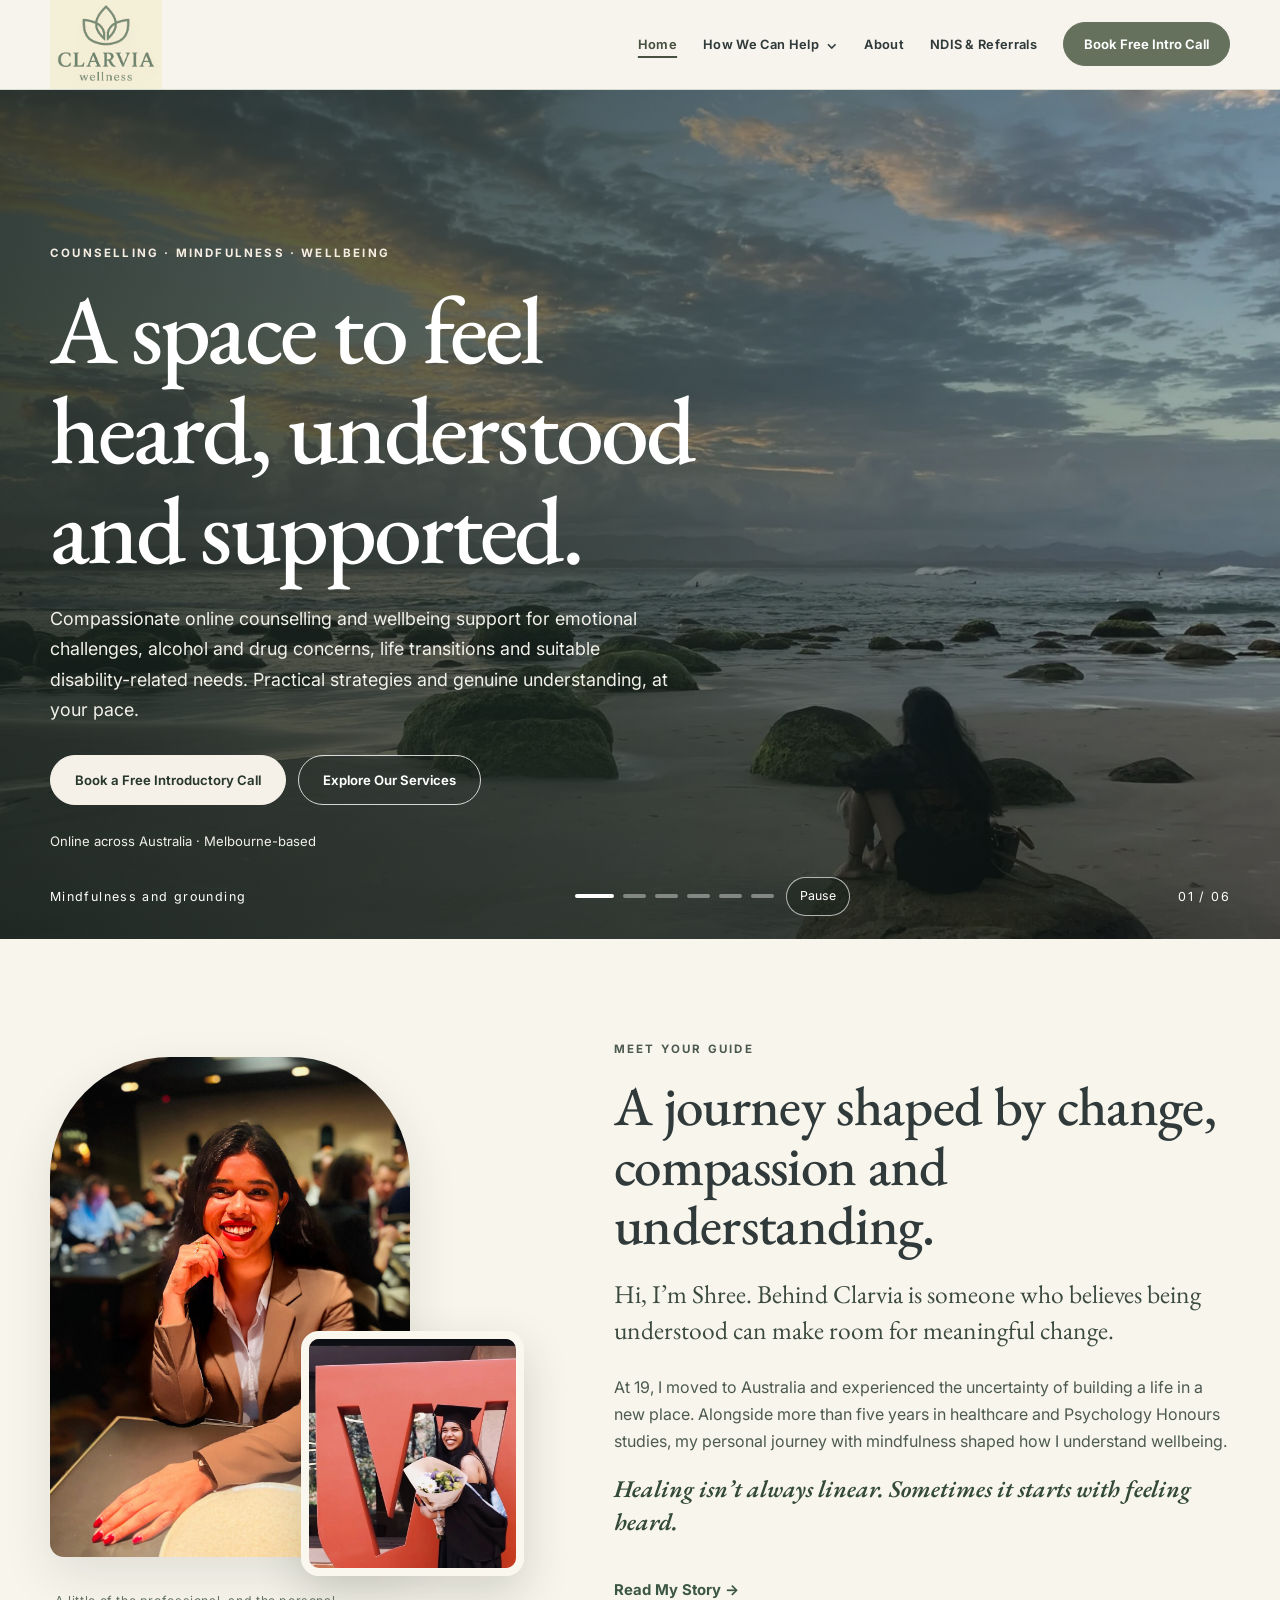
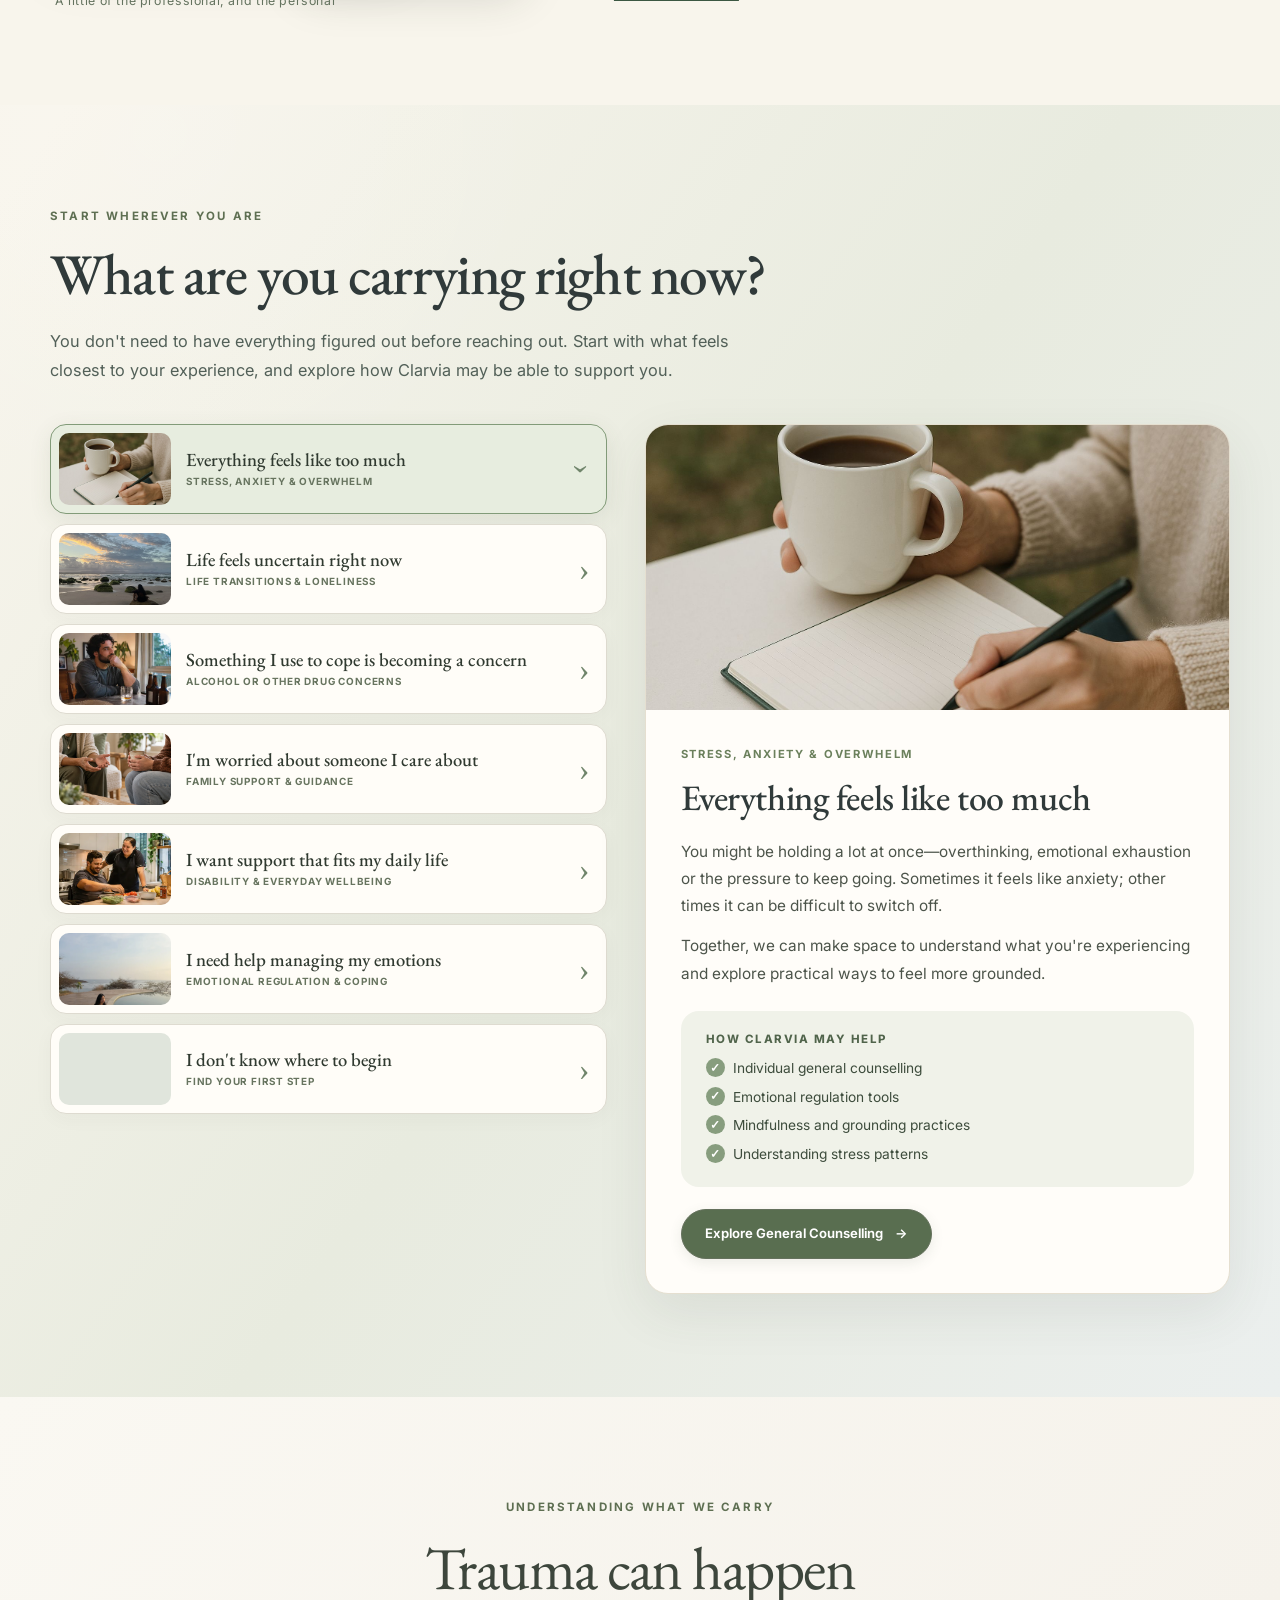
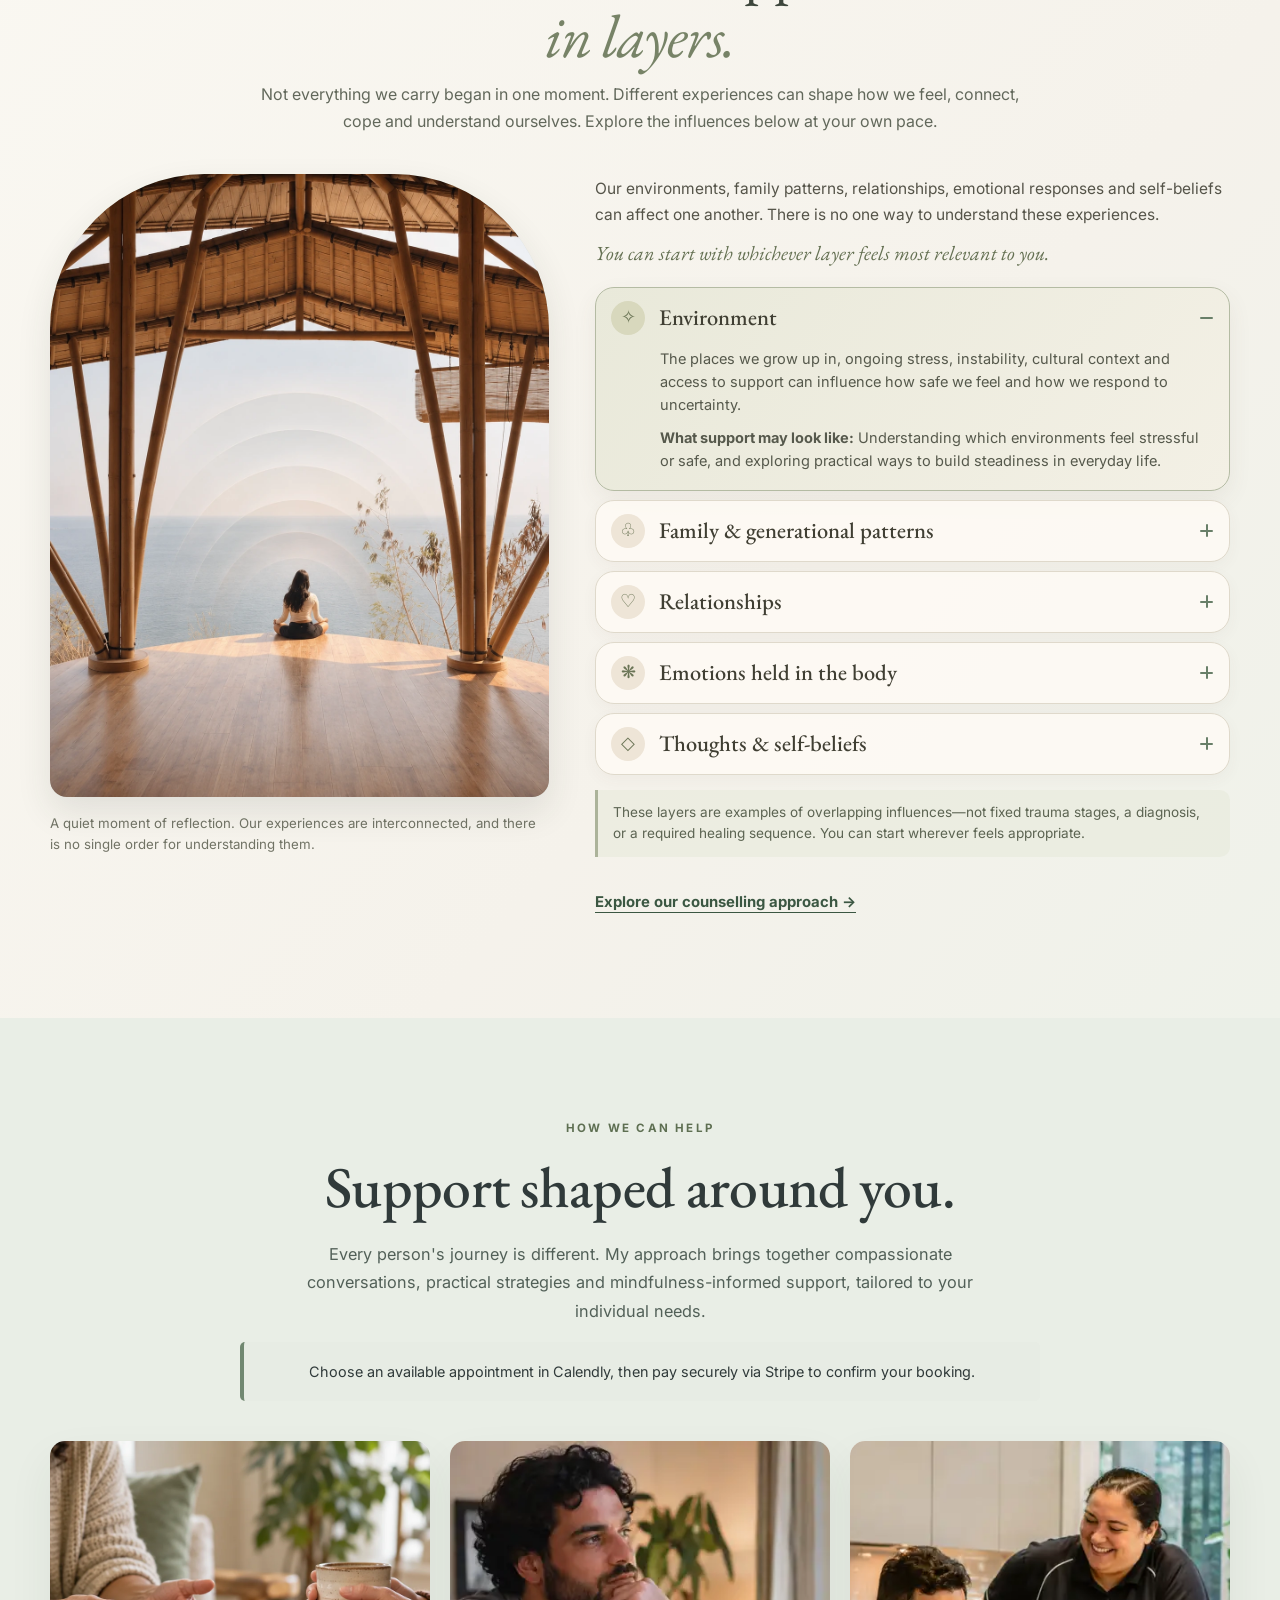
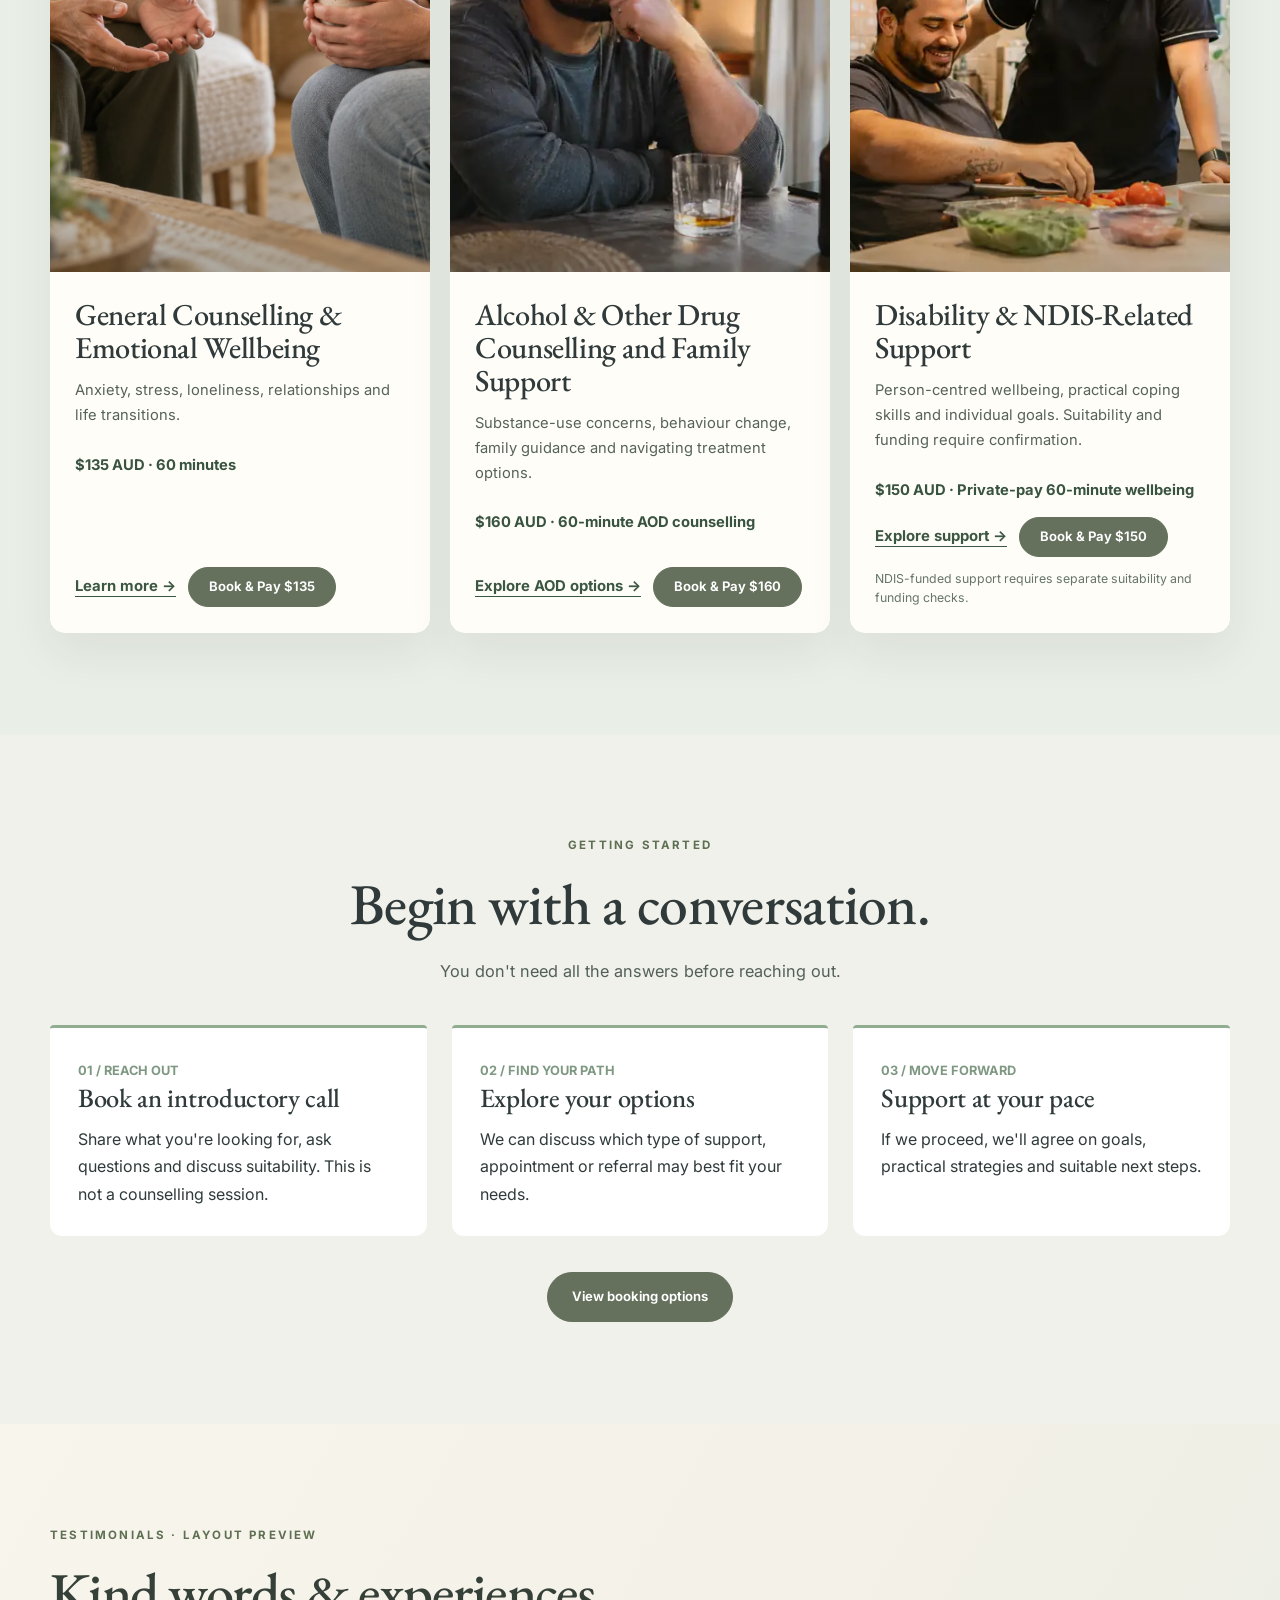
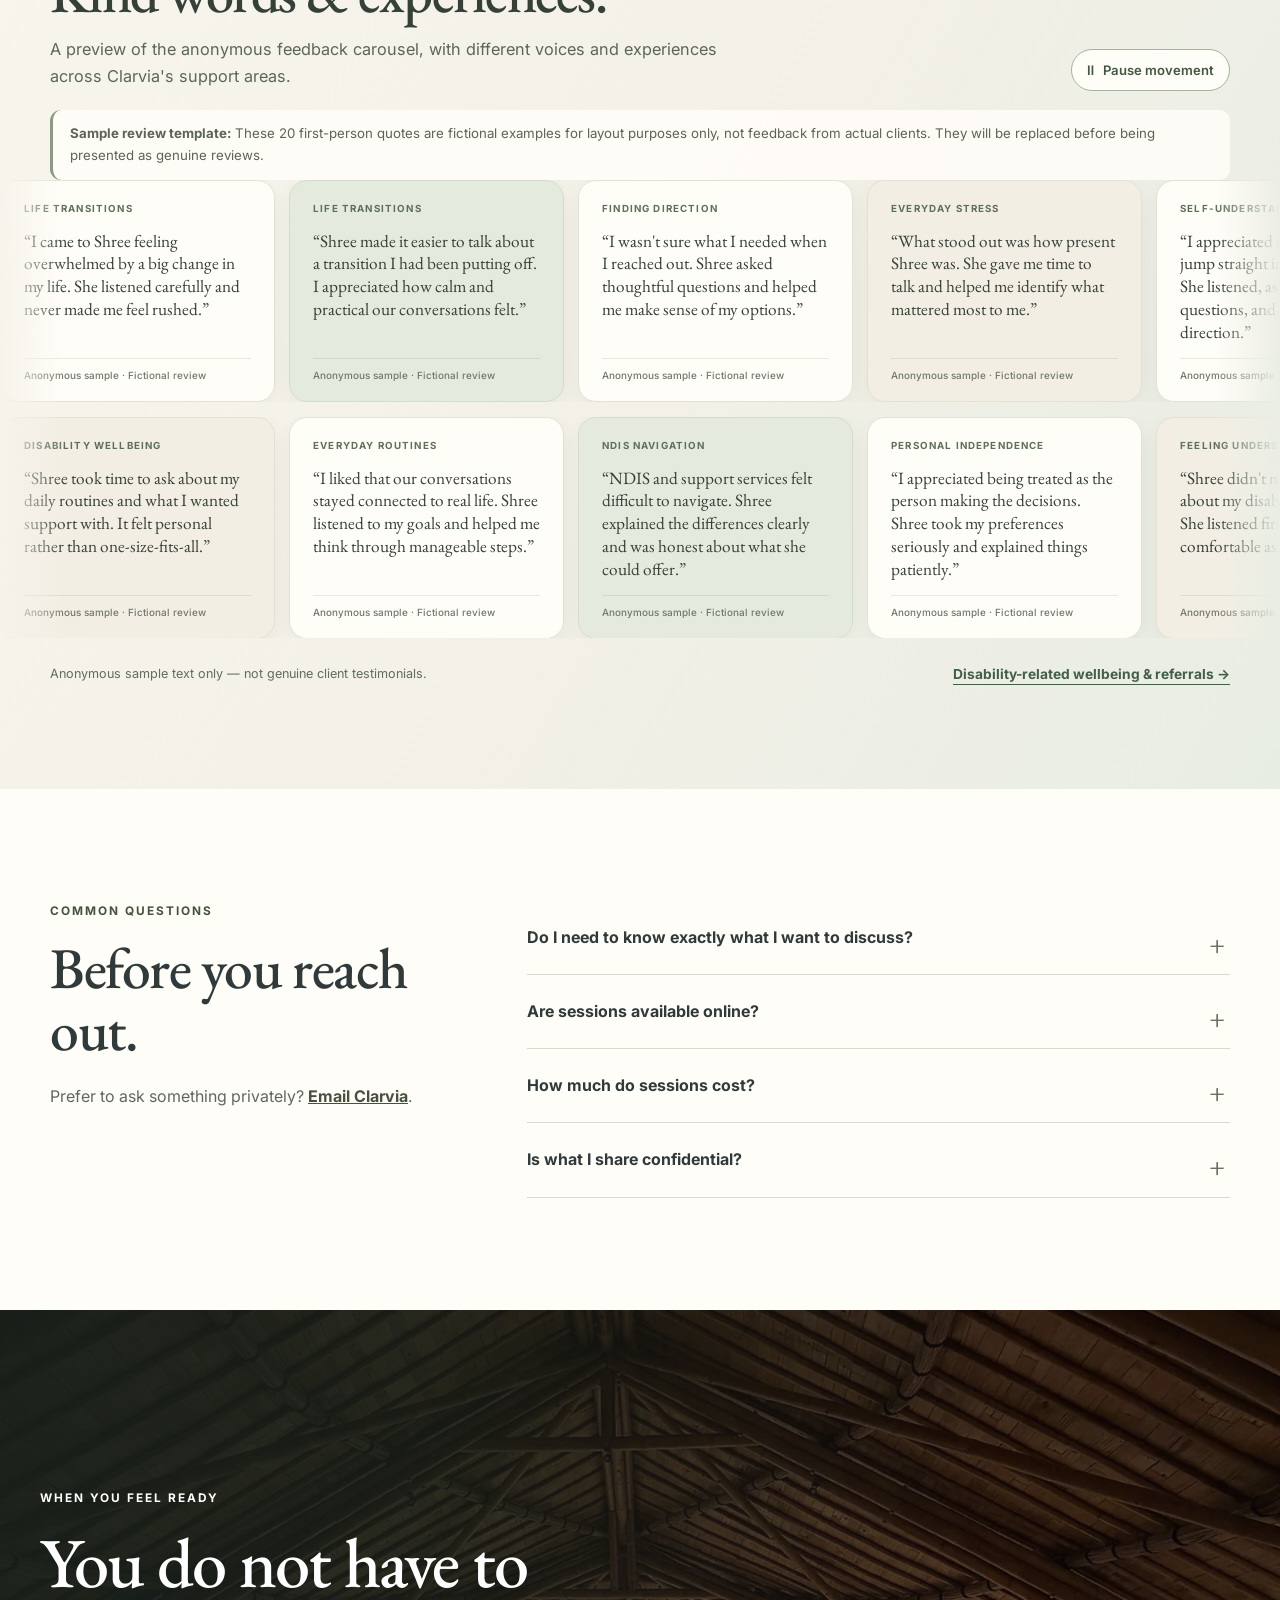
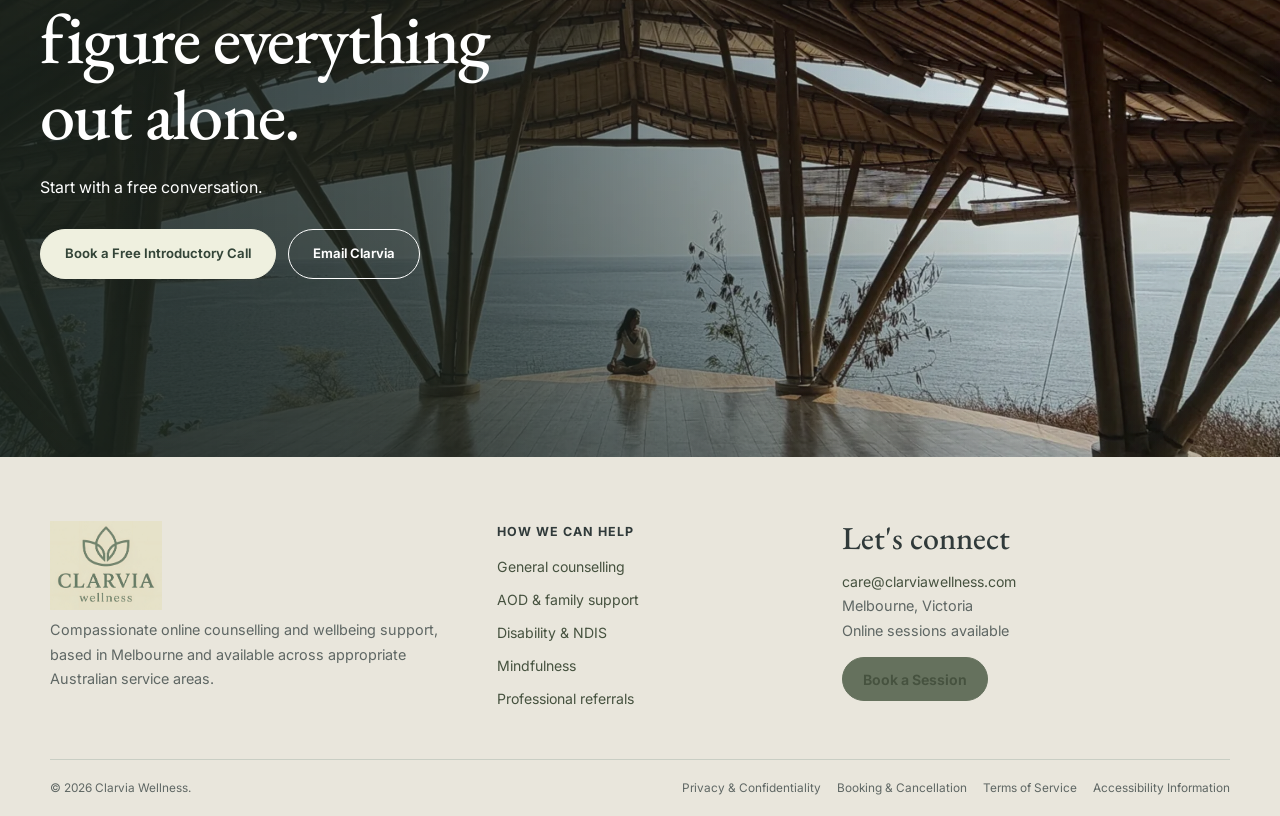
==== commit 3da42f39: "Restore 20 varied anonymous testimonial-style sample cards" ====
--- a/index.html
+++ b/index.html
@@ -385,18 +385,18 @@
 <section class="cw-section cw-feedback-section" id="kind-words" aria-labelledby="cw-feedback-title" data-cw-feedback>
   <div class="container cw-feedback-heading">
     <div class="cw-feedback-heading-copy">
-      <p class="cw-label">Support that meets you where you are</p>
-      <h2 id="cw-feedback-title">There is room for your story.</h2>
-      <p class="cw-lede">Explore the different concerns and goals you can bring to a conversation at Clarvia, from life transitions to everyday wellbeing and service navigation.</p>
+      <p class="cw-label">Testimonials · Layout preview</p>
+      <h2 id="cw-feedback-title">Kind words &amp; experiences.</h2>
+      <p class="cw-lede">A preview of the anonymous feedback carousel, with different voices and experiences across Clarvia's support areas.</p>
     </div>
-    <button class="cw-feedback-toggle" type="button" data-cw-feedback-toggle aria-pressed="false" aria-label="Pause moving support cards"><span data-cw-feedback-toggle-icon aria-hidden="true">Ⅱ</span> <span data-cw-feedback-toggle-text>Pause movement</span></button>
+    <button class="cw-feedback-toggle" type="button" data-cw-feedback-toggle aria-pressed="false" aria-label="Pause moving testimonial samples"><span data-cw-feedback-toggle-icon aria-hidden="true">Ⅱ</span> <span data-cw-feedback-toggle-text>Pause movement</span></button>
   </div>
-  <div class="container"><p class="cw-feedback-disclosure"><strong>Topics, not testimonials:</strong> These cards describe examples of the support Clarvia may discuss. They are not reviews, client stories or guarantees of outcomes.</p></div>
-  <div class="cw-feedback-marquee" aria-label="Twenty example support topics">
-    <div class="cw-feedback-row cw-feedback-row-1" aria-label="Support topics, row 1"><div class="cw-feedback-track"><div class="cw-feedback-set"><article class="cw-feedback-card"><span class="cw-feedback-card-kicker">Life transitions</span><p>A calm space to explore change, uncertainty and what matters most in the next chapter.</p><span class="cw-feedback-card-status">Example support topic · Not a review</span></article><article class="cw-feedback-card"><span class="cw-feedback-card-kicker">Life transitions</span><p>Talk through moving home, changing roles or adjusting when familiar routines no longer fit.</p><span class="cw-feedback-card-status">Example support topic · Not a review</span></article><article class="cw-feedback-card"><span class="cw-feedback-card-kicker">Finding direction</span><p>Explore your priorities and identify practical next steps at a pace that feels manageable.</p><span class="cw-feedback-card-status">Example support topic · Not a review</span></article><article class="cw-feedback-card"><span class="cw-feedback-card-kicker">Everyday stress</span><p>Make room to talk about competing demands, emotional exhaustion and moments of overwhelm.</p><span class="cw-feedback-card-status">Example support topic · Not a review</span></article><article class="cw-feedback-card"><span class="cw-feedback-card-kicker">Self-understanding</span><p>Notice your needs, patterns and personal values without pressure to have every answer.</p><span class="cw-feedback-card-status">Example support topic · Not a review</span></article><article class="cw-feedback-card"><span class="cw-feedback-card-kicker">Alcohol-use concerns</span><p>Discuss alcohol use privately and without judgement, focusing on your questions and goals.</p><span class="cw-feedback-card-status">Example support topic · Not a review</span></article><article class="cw-feedback-card"><span class="cw-feedback-card-kicker">Substance-use patterns</span><p>Explore what substance use means in your life and which changes, if any, you want to consider.</p><span class="cw-feedback-card-status">Example support topic · Not a review</span></article><article class="cw-feedback-card"><span class="cw-feedback-card-kicker">Behaviour change</span><p>Set your own goals and discuss realistic choices through a collaborative, respectful conversation.</p><span class="cw-feedback-card-status">Example support topic · Not a review</span></article><article class="cw-feedback-card"><span class="cw-feedback-card-kicker">Family &amp; AOD support</span><p>Find space to discuss the effects of someone else's substance use on you and your family.</p><span class="cw-feedback-card-status">Example support topic · Not a review</span></article><article class="cw-feedback-card"><span class="cw-feedback-card-kicker">AOD service navigation</span><p>Understand available support pathways and discuss which services may fit your circumstances.</p><span class="cw-feedback-card-status">Example support topic · Not a review</span></article></div><div class="cw-feedback-set" aria-hidden="true"><article class="cw-feedback-card" aria-hidden="true"><span class="cw-feedback-card-kicker">Life transitions</span><p>A calm space to explore change, uncertainty and what matters most in the next chapter.</p><span class="cw-feedback-card-status">Example support topic · Not a review</span></article><article class="cw-feedback-card" aria-hidden="true"><span class="cw-feedback-card-kicker">Life transitions</span><p>Talk through moving home, changing roles or adjusting when familiar routines no longer fit.</p><span class="cw-feedback-card-status">Example support topic · Not a review</span></article><article class="cw-feedback-card" aria-hidden="true"><span class="cw-feedback-card-kicker">Finding direction</span><p>Explore your priorities and identify practical next steps at a pace that feels manageable.</p><span class="cw-feedback-card-status">Example support topic · Not a review</span></article><article class="cw-feedback-card" aria-hidden="true"><span class="cw-feedback-card-kicker">Everyday stress</span><p>Make room to talk about competing demands, emotional exhaustion and moments of overwhelm.</p><span class="cw-feedback-card-status">Example support topic · Not a review</span></article><article class="cw-feedback-card" aria-hidden="true"><span class="cw-feedback-card-kicker">Self-understanding</span><p>Notice your needs, patterns and personal values without pressure to have every answer.</p><span class="cw-feedback-card-status">Example support topic · Not a review</span></article><article class="cw-feedback-card" aria-hidden="true"><span class="cw-feedback-card-kicker">Alcohol-use concerns</span><p>Discuss alcohol use privately and without judgement, focusing on your questions and goals.</p><span class="cw-feedback-card-status">Example support topic · Not a review</span></article><article class="cw-feedback-card" aria-hidden="true"><span class="cw-feedback-card-kicker">Substance-use patterns</span><p>Explore what substance use means in your life and which changes, if any, you want to consider.</p><span class="cw-feedback-card-status">Example support topic · Not a review</span></article><article class="cw-feedback-card" aria-hidden="true"><span class="cw-feedback-card-kicker">Behaviour change</span><p>Set your own goals and discuss realistic choices through a collaborative, respectful conversation.</p><span class="cw-feedback-card-status">Example support topic · Not a review</span></article><article class="cw-feedback-card" aria-hidden="true"><span class="cw-feedback-card-kicker">Family &amp; AOD support</span><p>Find space to discuss the effects of someone else's substance use on you and your family.</p><span class="cw-feedback-card-status">Example support topic · Not a review</span></article><article class="cw-feedback-card" aria-hidden="true"><span class="cw-feedback-card-kicker">AOD service navigation</span><p>Understand available support pathways and discuss which services may fit your circumstances.</p><span class="cw-feedback-card-status">Example support topic · Not a review</span></article></div></div></div>
-    <div class="cw-feedback-row cw-feedback-row-2" aria-label="Support topics, row 2"><div class="cw-feedback-track"><div class="cw-feedback-set"><article class="cw-feedback-card"><span class="cw-feedback-card-kicker">Disability wellbeing</span><p>Start with your own preferences, strengths and priorities rather than a one-size-fits-all plan.</p><span class="cw-feedback-card-status">Example support topic · Not a review</span></article><article class="cw-feedback-card"><span class="cw-feedback-card-kicker">Everyday routines</span><p>Explore strategies for daily structure, practical coping and goals that fit your circumstances.</p><span class="cw-feedback-card-status">Example support topic · Not a review</span></article><article class="cw-feedback-card"><span class="cw-feedback-card-kicker">NDIS information</span><p>Ask about service options, funding questions and what to clarify with your plan manager or coordinator.</p><span class="cw-feedback-card-status">Example support topic · Not a review</span></article><article class="cw-feedback-card"><span class="cw-feedback-card-kicker">Choice &amp; independence</span><p>Take part in decisions about your support and what you want to work towards.</p><span class="cw-feedback-card-status">Example support topic · Not a review</span></article><article class="cw-feedback-card"><span class="cw-feedback-card-kicker">Individual needs</span><p>Talk openly about access needs, preferences and what helps you feel comfortable in a session.</p><span class="cw-feedback-card-status">Example support topic · Not a review</span></article><article class="cw-feedback-card"><span class="cw-feedback-card-kicker">Confidence &amp; coping</span><p>Reflect on situations that feel difficult and identify practical ways to approach them.</p><span class="cw-feedback-card-status">Example support topic · Not a review</span></article><article class="cw-feedback-card"><span class="cw-feedback-card-kicker">Relationships</span><p>Explore communication, boundaries and relationship changes in a respectful setting.</p><span class="cw-feedback-card-status">Example support topic · Not a review</span></article><article class="cw-feedback-card"><span class="cw-feedback-card-kicker">Personal goals</span><p>Turn broad intentions into smaller, more manageable actions that reflect your priorities.</p><span class="cw-feedback-card-status">Example support topic · Not a review</span></article><article class="cw-feedback-card"><span class="cw-feedback-card-kicker">A space to talk</span><p>Bring what is on your mind and be heard in a calm, non-judgemental conversation.</p><span class="cw-feedback-card-status">Example support topic · Not a review</span></article><article class="cw-feedback-card"><span class="cw-feedback-card-kicker">Getting started</span><p>Begin with a free introductory call to ask questions and discuss whether Clarvia may be suitable.</p><span class="cw-feedback-card-status">Example support topic · Not a review</span></article></div><div class="cw-feedback-set" aria-hidden="true"><article class="cw-feedback-card" aria-hidden="true"><span class="cw-feedback-card-kicker">Disability wellbeing</span><p>Start with your own preferences, strengths and priorities rather than a one-size-fits-all plan.</p><span class="cw-feedback-card-status">Example support topic · Not a review</span></article><article class="cw-feedback-card" aria-hidden="true"><span class="cw-feedback-card-kicker">Everyday routines</span><p>Explore strategies for daily structure, practical coping and goals that fit your circumstances.</p><span class="cw-feedback-card-status">Example support topic · Not a review</span></article><article class="cw-feedback-card" aria-hidden="true"><span class="cw-feedback-card-kicker">NDIS information</span><p>Ask about service options, funding questions and what to clarify with your plan manager or coordinator.</p><span class="cw-feedback-card-status">Example support topic · Not a review</span></article><article class="cw-feedback-card" aria-hidden="true"><span class="cw-feedback-card-kicker">Choice &amp; independence</span><p>Take part in decisions about your support and what you want to work towards.</p><span class="cw-feedback-card-status">Example support topic · Not a review</span></article><article class="cw-feedback-card" aria-hidden="true"><span class="cw-feedback-card-kicker">Individual needs</span><p>Talk openly about access needs, preferences and what helps you feel comfortable in a session.</p><span class="cw-feedback-card-status">Example support topic · Not a review</span></article><article class="cw-feedback-card" aria-hidden="true"><span class="cw-feedback-card-kicker">Confidence &amp; coping</span><p>Reflect on situations that feel difficult and identify practical ways to approach them.</p><span class="cw-feedback-card-status">Example support topic · Not a review</span></article><article class="cw-feedback-card" aria-hidden="true"><span class="cw-feedback-card-kicker">Relationships</span><p>Explore communication, boundaries and relationship changes in a respectful setting.</p><span class="cw-feedback-card-status">Example support topic · Not a review</span></article><article class="cw-feedback-card" aria-hidden="true"><span class="cw-feedback-card-kicker">Personal goals</span><p>Turn broad intentions into smaller, more manageable actions that reflect your priorities.</p><span class="cw-feedback-card-status">Example support topic · Not a review</span></article><article class="cw-feedback-card" aria-hidden="true"><span class="cw-feedback-card-kicker">A space to talk</span><p>Bring what is on your mind and be heard in a calm, non-judgemental conversation.</p><span class="cw-feedback-card-status">Example support topic · Not a review</span></article><article class="cw-feedback-card" aria-hidden="true"><span class="cw-feedback-card-kicker">Getting started</span><p>Begin with a free introductory call to ask questions and discuss whether Clarvia may be suitable.</p><span class="cw-feedback-card-status">Example support topic · Not a review</span></article></div></div></div>
+  <div class="container"><p class="cw-feedback-disclosure"><strong>Sample review template:</strong> These 20 first-person quotes are fictional examples for layout purposes only, not feedback from actual clients. They will be replaced before being presented as genuine reviews.</p></div>
+  <div class="cw-feedback-marquee" aria-label="Twenty fictional testimonial design samples">
+    <div class="cw-feedback-row cw-feedback-row-1" aria-label="Sample testimonial cards, row 1"><div class="cw-feedback-track"><div class="cw-feedback-set"><article class="cw-feedback-card"><span class="cw-feedback-card-kicker">Life transitions</span><p>“I came to Shree feeling overwhelmed by a big change in my life. She listened carefully and never made me feel rushed.”</p><span class="cw-feedback-card-status">Anonymous sample · Fictional review</span></article><article class="cw-feedback-card"><span class="cw-feedback-card-kicker">Life transitions</span><p>“Shree made it easier to talk about a transition I had been putting off. I appreciated how calm and practical our conversations felt.”</p><span class="cw-feedback-card-status">Anonymous sample · Fictional review</span></article><article class="cw-feedback-card"><span class="cw-feedback-card-kicker">Finding direction</span><p>“I wasn&#39;t sure what I needed when I reached out. Shree asked thoughtful questions and helped me make sense of my options.”</p><span class="cw-feedback-card-status">Anonymous sample · Fictional review</span></article><article class="cw-feedback-card"><span class="cw-feedback-card-kicker">Everyday stress</span><p>“What stood out was how present Shree was. She gave me time to talk and helped me identify what mattered most to me.”</p><span class="cw-feedback-card-status">Anonymous sample · Fictional review</span></article><article class="cw-feedback-card"><span class="cw-feedback-card-kicker">Self-understanding</span><p>“I appreciated that Shree didn&#39;t jump straight into giving advice. She listened, asked good questions, and let me find my own direction.”</p><span class="cw-feedback-card-status">Anonymous sample · Fictional review</span></article><article class="cw-feedback-card"><span class="cw-feedback-card-kicker">Alcohol use support</span><p>“I was anxious about talking openly about alcohol. Shree approached the conversation without judgement, which helped me feel comfortable.”</p><span class="cw-feedback-card-status">Anonymous sample · Fictional review</span></article><article class="cw-feedback-card"><span class="cw-feedback-card-kicker">AOD wellbeing</span><p>“Shree helped me look at my substance-use patterns with curiosity rather than shame. I valued her respectful, straightforward approach.”</p><span class="cw-feedback-card-status">Anonymous sample · Fictional review</span></article><article class="cw-feedback-card"><span class="cw-feedback-card-kicker">Changing habits</span><p>“I felt included in every conversation about my goals. Shree was patient and never pressured me to change before I was ready.”</p><span class="cw-feedback-card-status">Anonymous sample · Fictional review</span></article><article class="cw-feedback-card"><span class="cw-feedback-card-kicker">Family support</span><p>“When someone close to me was struggling with substance use, Shree made room for my concerns too. I felt heard and respected.”</p><span class="cw-feedback-card-status">Anonymous sample · Fictional review</span></article><article class="cw-feedback-card"><span class="cw-feedback-card-kicker">Service navigation</span><p>“I had been confused about where to go for alcohol and drug support. Shree explained the options clearly and helped me understand the next steps.”</p><span class="cw-feedback-card-status">Anonymous sample · Fictional review</span></article></div><div class="cw-feedback-set" aria-hidden="true"><article class="cw-feedback-card" aria-hidden="true"><span class="cw-feedback-card-kicker">Life transitions</span><p>“I came to Shree feeling overwhelmed by a big change in my life. She listened carefully and never made me feel rushed.”</p><span class="cw-feedback-card-status">Anonymous sample · Fictional review</span></article><article class="cw-feedback-card" aria-hidden="true"><span class="cw-feedback-card-kicker">Life transitions</span><p>“Shree made it easier to talk about a transition I had been putting off. I appreciated how calm and practical our conversations felt.”</p><span class="cw-feedback-card-status">Anonymous sample · Fictional review</span></article><article class="cw-feedback-card" aria-hidden="true"><span class="cw-feedback-card-kicker">Finding direction</span><p>“I wasn&#39;t sure what I needed when I reached out. Shree asked thoughtful questions and helped me make sense of my options.”</p><span class="cw-feedback-card-status">Anonymous sample · Fictional review</span></article><article class="cw-feedback-card" aria-hidden="true"><span class="cw-feedback-card-kicker">Everyday stress</span><p>“What stood out was how present Shree was. She gave me time to talk and helped me identify what mattered most to me.”</p><span class="cw-feedback-card-status">Anonymous sample · Fictional review</span></article><article class="cw-feedback-card" aria-hidden="true"><span class="cw-feedback-card-kicker">Self-understanding</span><p>“I appreciated that Shree didn&#39;t jump straight into giving advice. She listened, asked good questions, and let me find my own direction.”</p><span class="cw-feedback-card-status">Anonymous sample · Fictional review</span></article><article class="cw-feedback-card" aria-hidden="true"><span class="cw-feedback-card-kicker">Alcohol use support</span><p>“I was anxious about talking openly about alcohol. Shree approached the conversation without judgement, which helped me feel comfortable.”</p><span class="cw-feedback-card-status">Anonymous sample · Fictional review</span></article><article class="cw-feedback-card" aria-hidden="true"><span class="cw-feedback-card-kicker">AOD wellbeing</span><p>“Shree helped me look at my substance-use patterns with curiosity rather than shame. I valued her respectful, straightforward approach.”</p><span class="cw-feedback-card-status">Anonymous sample · Fictional review</span></article><article class="cw-feedback-card" aria-hidden="true"><span class="cw-feedback-card-kicker">Changing habits</span><p>“I felt included in every conversation about my goals. Shree was patient and never pressured me to change before I was ready.”</p><span class="cw-feedback-card-status">Anonymous sample · Fictional review</span></article><article class="cw-feedback-card" aria-hidden="true"><span class="cw-feedback-card-kicker">Family support</span><p>“When someone close to me was struggling with substance use, Shree made room for my concerns too. I felt heard and respected.”</p><span class="cw-feedback-card-status">Anonymous sample · Fictional review</span></article><article class="cw-feedback-card" aria-hidden="true"><span class="cw-feedback-card-kicker">Service navigation</span><p>“I had been confused about where to go for alcohol and drug support. Shree explained the options clearly and helped me understand the next steps.”</p><span class="cw-feedback-card-status">Anonymous sample · Fictional review</span></article></div></div></div>
+    <div class="cw-feedback-row cw-feedback-row-2" aria-label="Sample testimonial cards, row 2"><div class="cw-feedback-track"><div class="cw-feedback-set"><article class="cw-feedback-card"><span class="cw-feedback-card-kicker">Disability wellbeing</span><p>“Shree took time to ask about my daily routines and what I wanted support with. It felt personal rather than one-size-fits-all.”</p><span class="cw-feedback-card-status">Anonymous sample · Fictional review</span></article><article class="cw-feedback-card"><span class="cw-feedback-card-kicker">Everyday routines</span><p>“I liked that our conversations stayed connected to real life. Shree listened to my goals and helped me think through manageable steps.”</p><span class="cw-feedback-card-status">Anonymous sample · Fictional review</span></article><article class="cw-feedback-card"><span class="cw-feedback-card-kicker">NDIS navigation</span><p>“NDIS and support services felt difficult to navigate. Shree explained the differences clearly and was honest about what she could offer.”</p><span class="cw-feedback-card-status">Anonymous sample · Fictional review</span></article><article class="cw-feedback-card"><span class="cw-feedback-card-kicker">Personal independence</span><p>“I appreciated being treated as the person making the decisions. Shree took my preferences seriously and explained things patiently.”</p><span class="cw-feedback-card-status">Anonymous sample · Fictional review</span></article><article class="cw-feedback-card"><span class="cw-feedback-card-kicker">Feeling understood</span><p>“Shree didn&#39;t make assumptions about my disability or my needs. She listened first, and I felt comfortable asking questions.”</p><span class="cw-feedback-card-status">Anonymous sample · Fictional review</span></article><article class="cw-feedback-card"><span class="cw-feedback-card-kicker">Confidence</span><p>“Shree helped me slow down and reflect instead of trying to solve everything at once. Her approach felt grounded and encouraging.”</p><span class="cw-feedback-card-status">Anonymous sample · Fictional review</span></article><article class="cw-feedback-card"><span class="cw-feedback-card-kicker">Relationships</span><p>“I found it easy to be honest with Shree about what was happening in my relationships. She was warm, thoughtful and respectful.”</p><span class="cw-feedback-card-status">Anonymous sample · Fictional review</span></article><article class="cw-feedback-card"><span class="cw-feedback-card-kicker">Personal goals</span><p>“Shree helped me turn a vague goal into a conversation about smaller, realistic steps. I valued how collaborative it felt.”</p><span class="cw-feedback-card-status">Anonymous sample · Fictional review</span></article><article class="cw-feedback-card"><span class="cw-feedback-card-kicker">Compassionate listening</span><p>“I appreciated Shree&#39;s warmth and how attentive she was. She made difficult conversations feel less intimidating.”</p><span class="cw-feedback-card-status">Anonymous sample · Fictional review</span></article><article class="cw-feedback-card"><span class="cw-feedback-card-kicker">Taking the first step</span><p>“I was nervous before my first call, but Shree was welcoming and explained everything clearly. It felt comfortable to begin.”</p><span class="cw-feedback-card-status">Anonymous sample · Fictional review</span></article></div><div class="cw-feedback-set" aria-hidden="true"><article class="cw-feedback-card" aria-hidden="true"><span class="cw-feedback-card-kicker">Disability wellbeing</span><p>“Shree took time to ask about my daily routines and what I wanted support with. It felt personal rather than one-size-fits-all.”</p><span class="cw-feedback-card-status">Anonymous sample · Fictional review</span></article><article class="cw-feedback-card" aria-hidden="true"><span class="cw-feedback-card-kicker">Everyday routines</span><p>“I liked that our conversations stayed connected to real life. Shree listened to my goals and helped me think through manageable steps.”</p><span class="cw-feedback-card-status">Anonymous sample · Fictional review</span></article><article class="cw-feedback-card" aria-hidden="true"><span class="cw-feedback-card-kicker">NDIS navigation</span><p>“NDIS and support services felt difficult to navigate. Shree explained the differences clearly and was honest about what she could offer.”</p><span class="cw-feedback-card-status">Anonymous sample · Fictional review</span></article><article class="cw-feedback-card" aria-hidden="true"><span class="cw-feedback-card-kicker">Personal independence</span><p>“I appreciated being treated as the person making the decisions. Shree took my preferences seriously and explained things patiently.”</p><span class="cw-feedback-card-status">Anonymous sample · Fictional review</span></article><article class="cw-feedback-card" aria-hidden="true"><span class="cw-feedback-card-kicker">Feeling understood</span><p>“Shree didn&#39;t make assumptions about my disability or my needs. She listened first, and I felt comfortable asking questions.”</p><span class="cw-feedback-card-status">Anonymous sample · Fictional review</span></article><article class="cw-feedback-card" aria-hidden="true"><span class="cw-feedback-card-kicker">Confidence</span><p>“Shree helped me slow down and reflect instead of trying to solve everything at once. Her approach felt grounded and encouraging.”</p><span class="cw-feedback-card-status">Anonymous sample · Fictional review</span></article><article class="cw-feedback-card" aria-hidden="true"><span class="cw-feedback-card-kicker">Relationships</span><p>“I found it easy to be honest with Shree about what was happening in my relationships. She was warm, thoughtful and respectful.”</p><span class="cw-feedback-card-status">Anonymous sample · Fictional review</span></article><article class="cw-feedback-card" aria-hidden="true"><span class="cw-feedback-card-kicker">Personal goals</span><p>“Shree helped me turn a vague goal into a conversation about smaller, realistic steps. I valued how collaborative it felt.”</p><span class="cw-feedback-card-status">Anonymous sample · Fictional review</span></article><article class="cw-feedback-card" aria-hidden="true"><span class="cw-feedback-card-kicker">Compassionate listening</span><p>“I appreciated Shree&#39;s warmth and how attentive she was. She made difficult conversations feel less intimidating.”</p><span class="cw-feedback-card-status">Anonymous sample · Fictional review</span></article><article class="cw-feedback-card" aria-hidden="true"><span class="cw-feedback-card-kicker">Taking the first step</span><p>“I was nervous before my first call, but Shree was welcoming and explained everything clearly. It felt comfortable to begin.”</p><span class="cw-feedback-card-status">Anonymous sample · Fictional review</span></article></div></div></div>
   </div>
-  <div class="container cw-feedback-footer"><p>These are general examples, not individual experiences. Suitability and service scope are discussed before booking.</p><a href="ndis-support.html">Disability-related wellbeing &amp; referrals <span aria-hidden="true">→</span></a></div>
+  <div class="container cw-feedback-footer"><p>Anonymous sample text only — not genuine client testimonials.</p><a href="ndis-support.html">Disability-related wellbeing &amp; referrals <span aria-hidden="true">→</span></a></div>
 </section>
 
       <section class="section section-alt home-faq" aria-labelledby="faq-title">
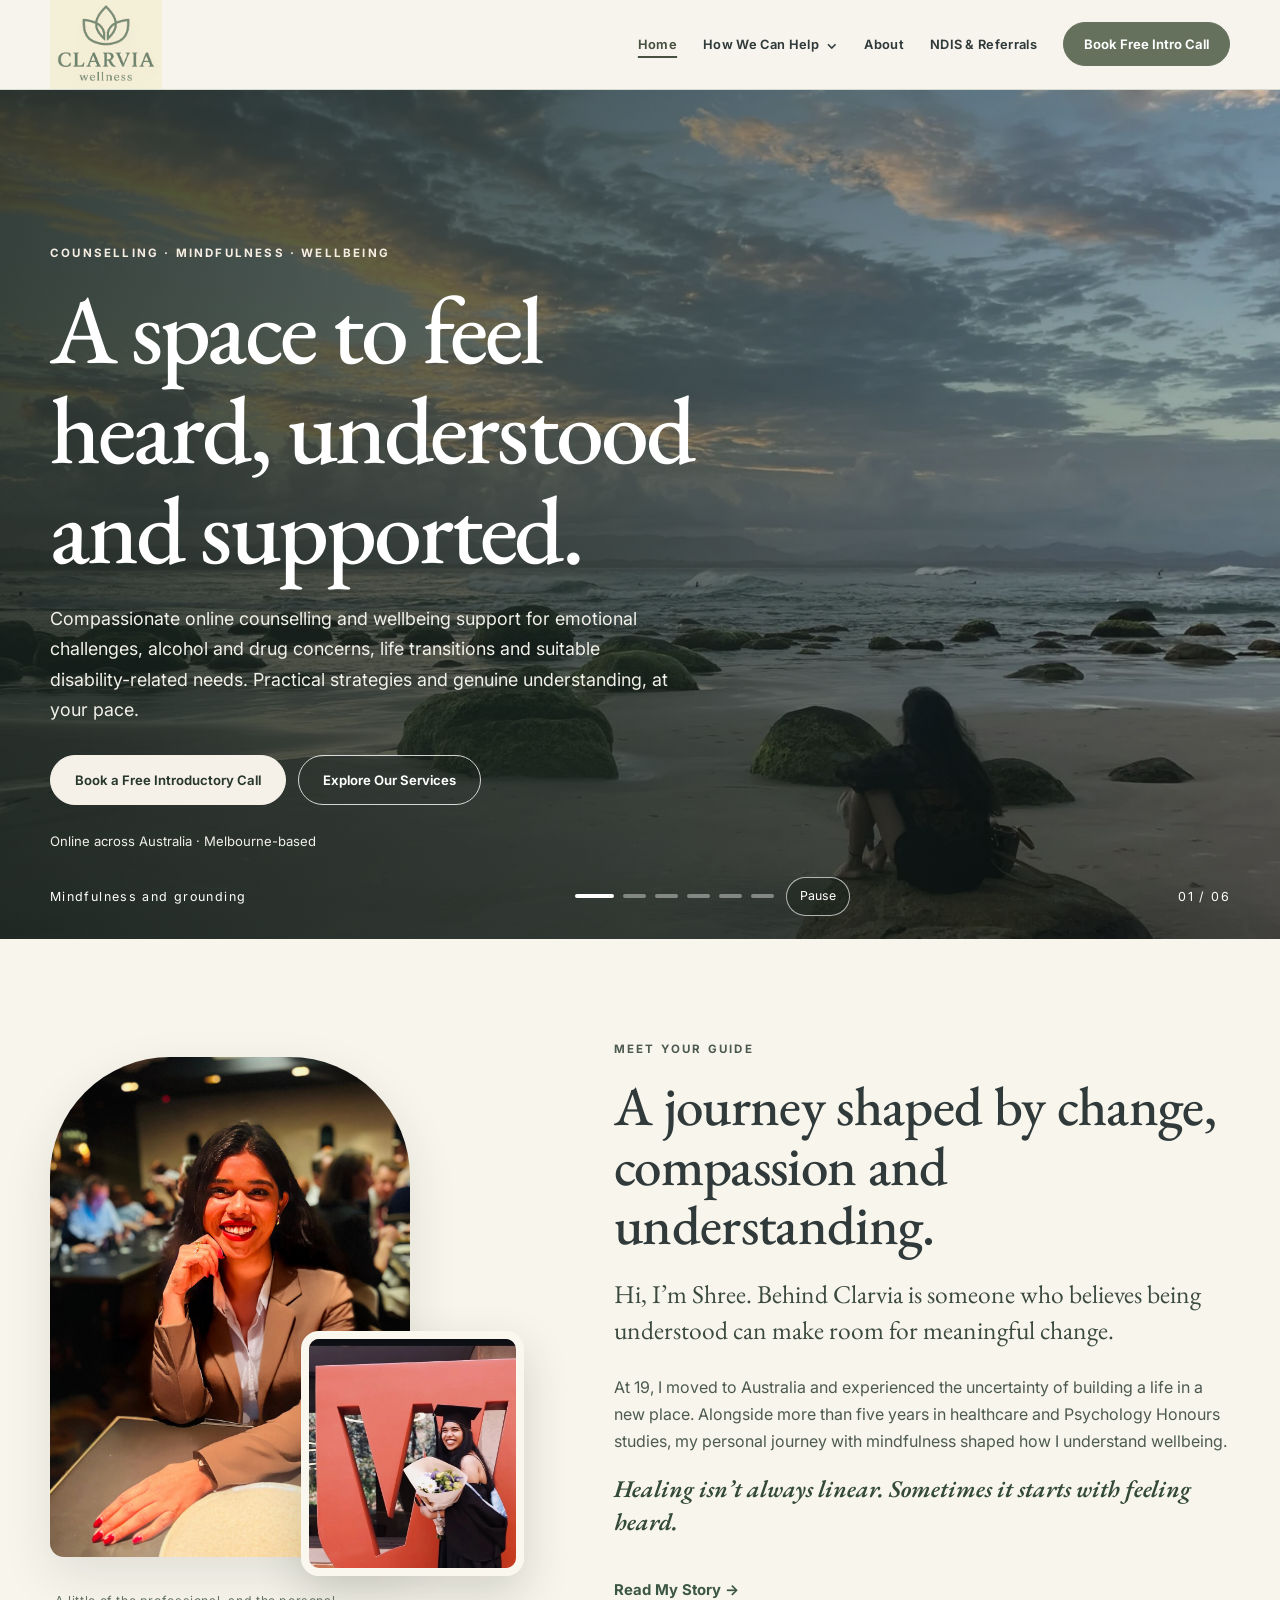
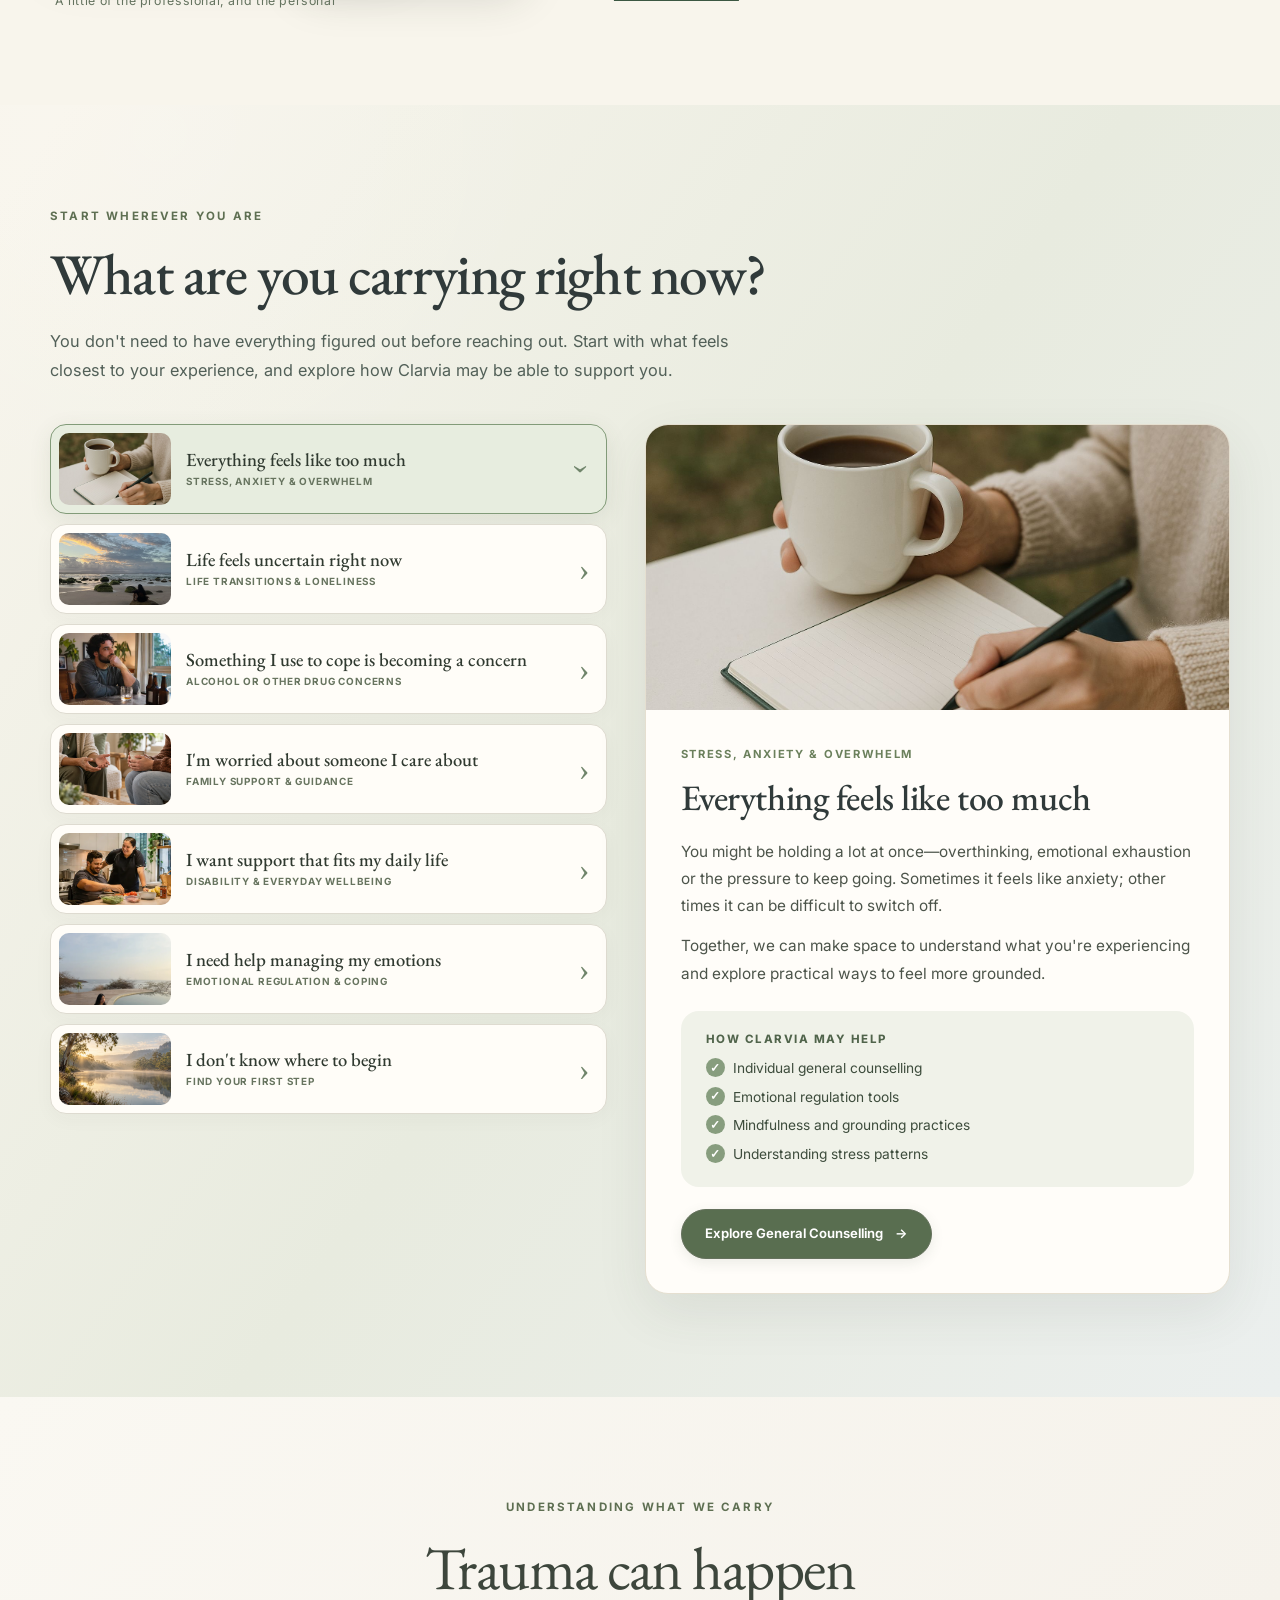
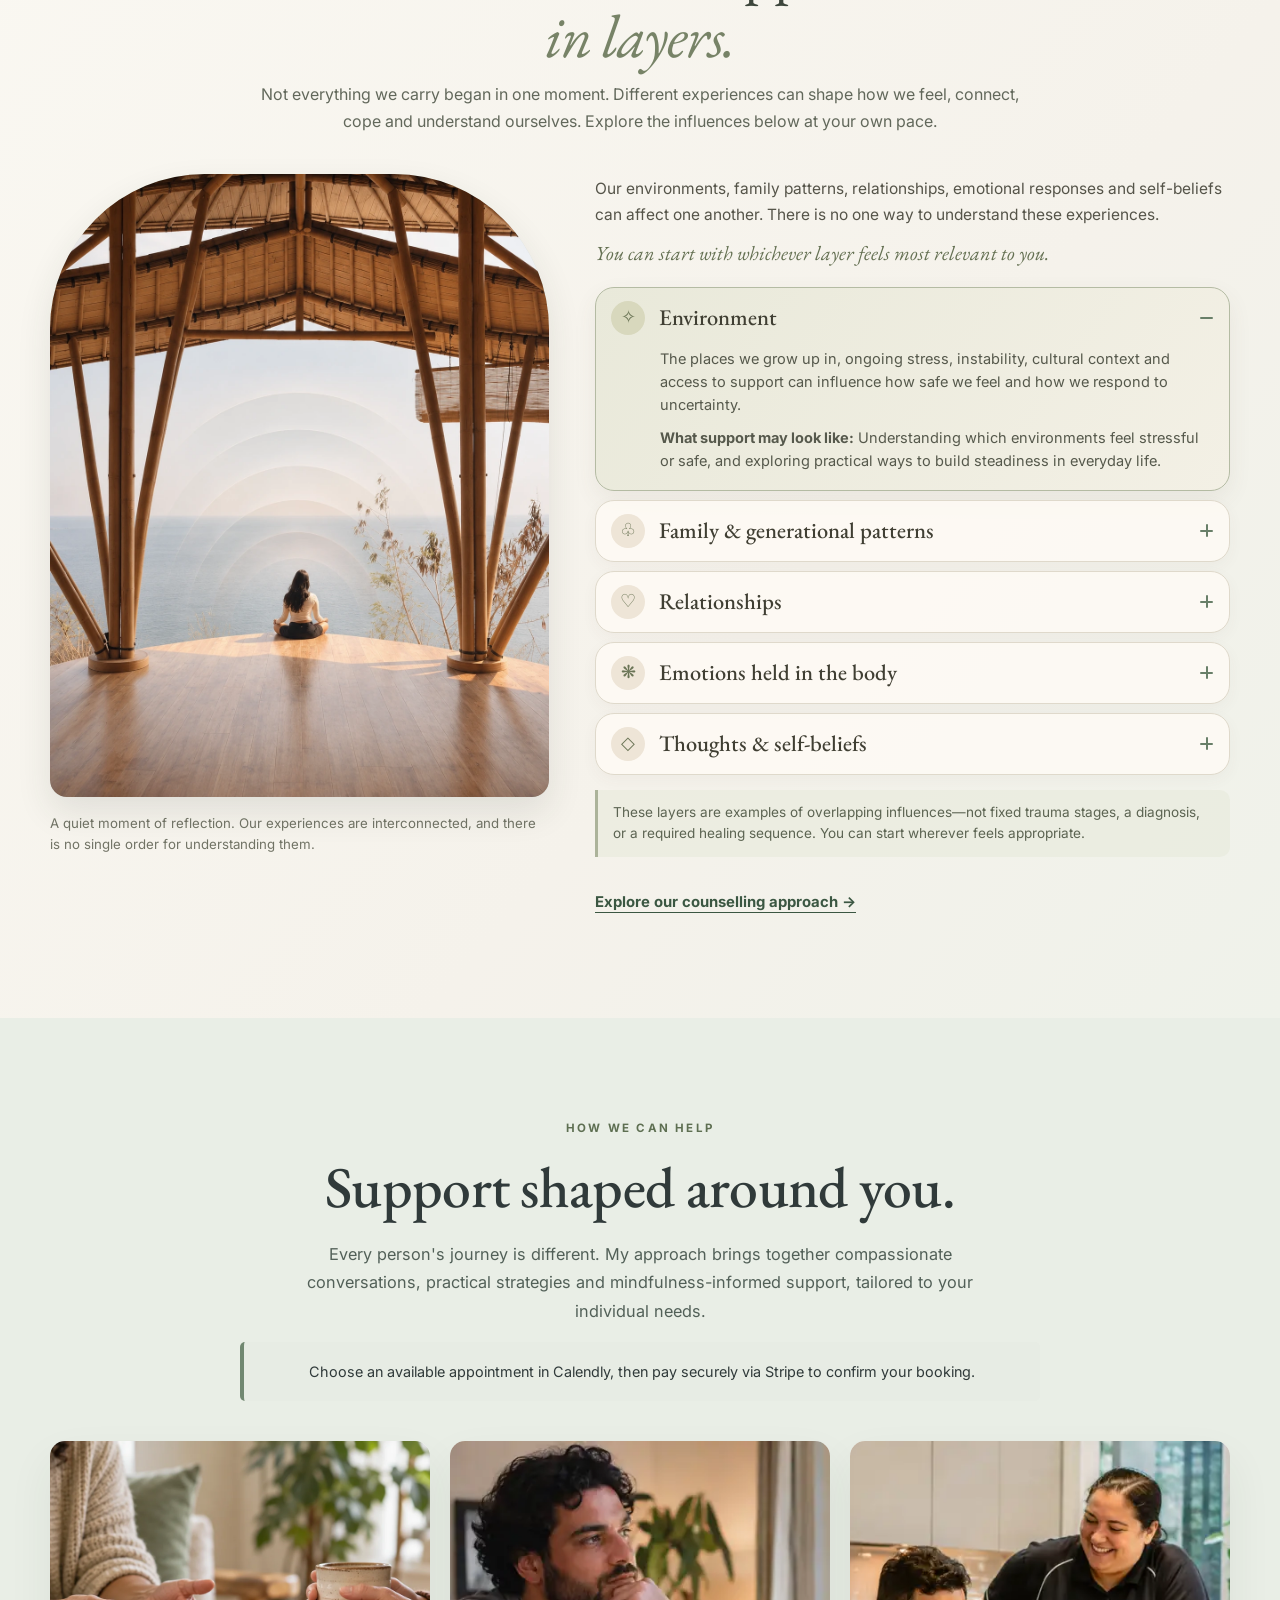
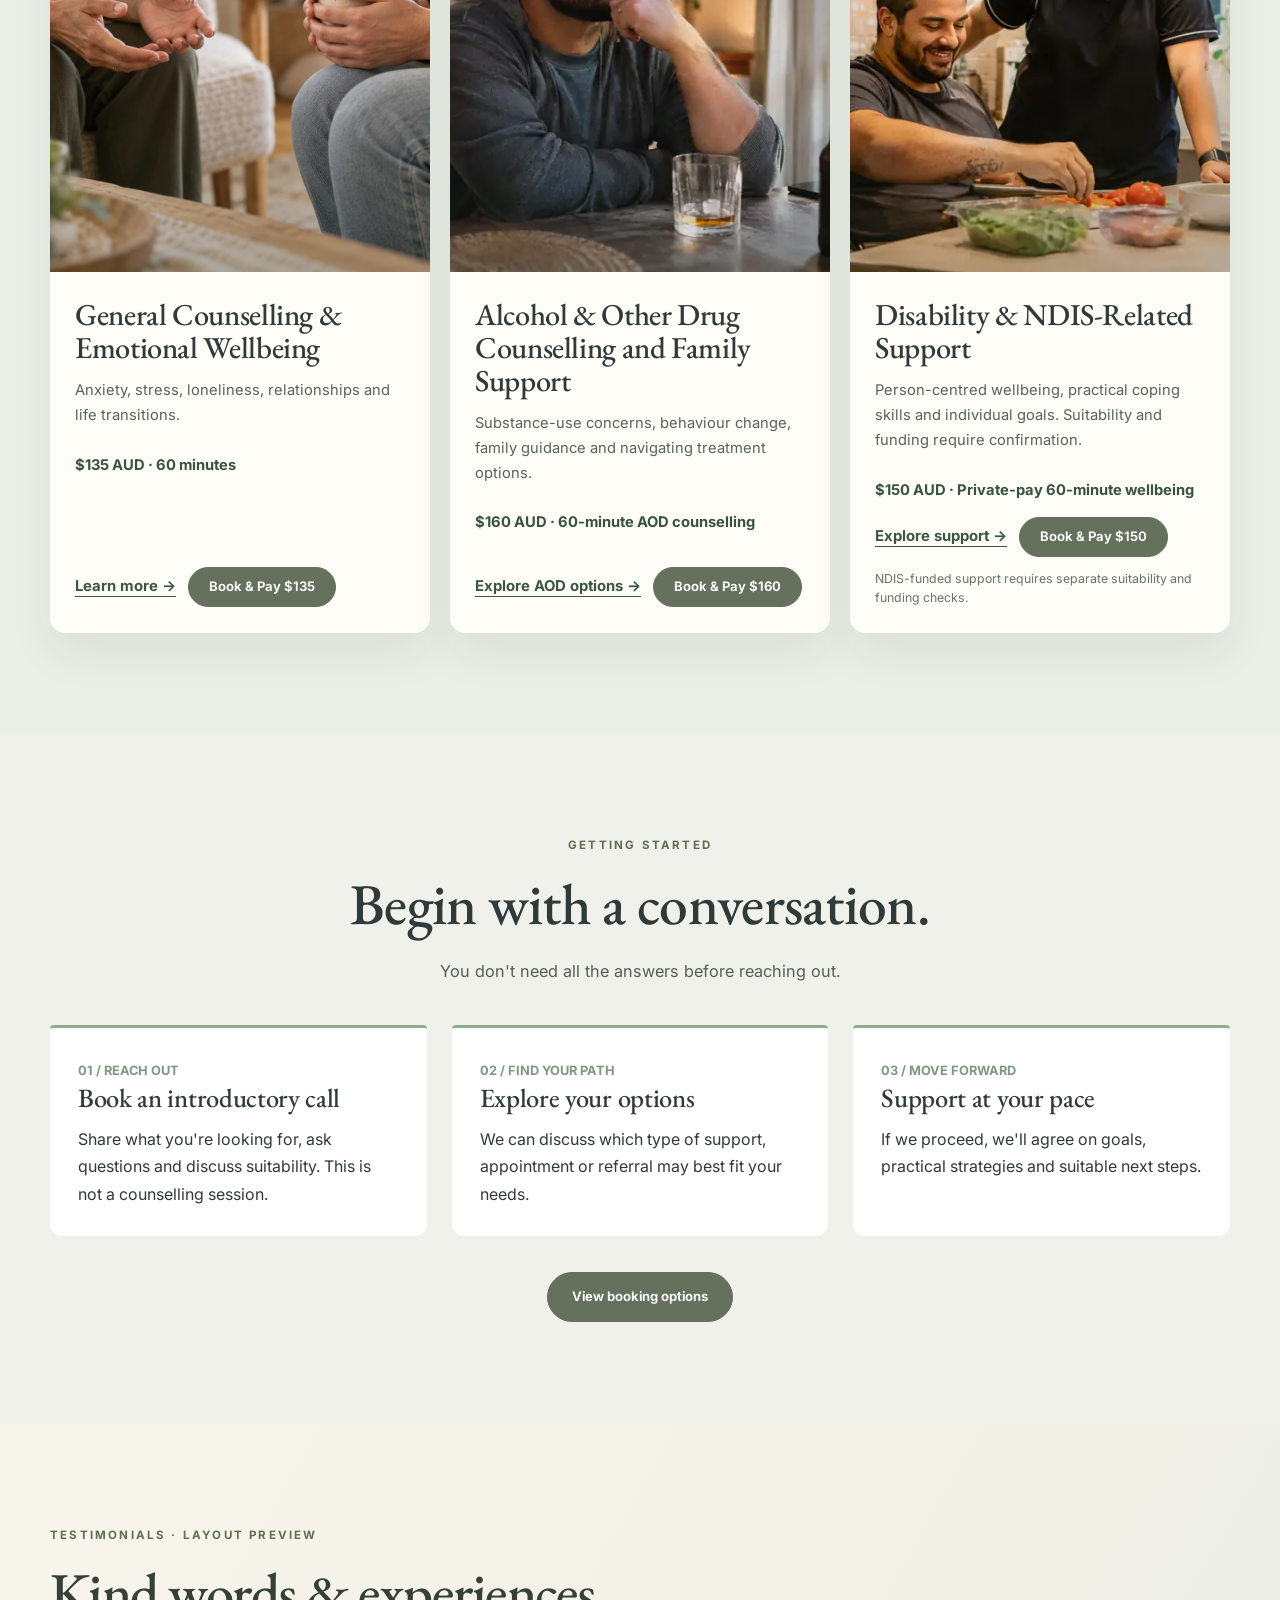
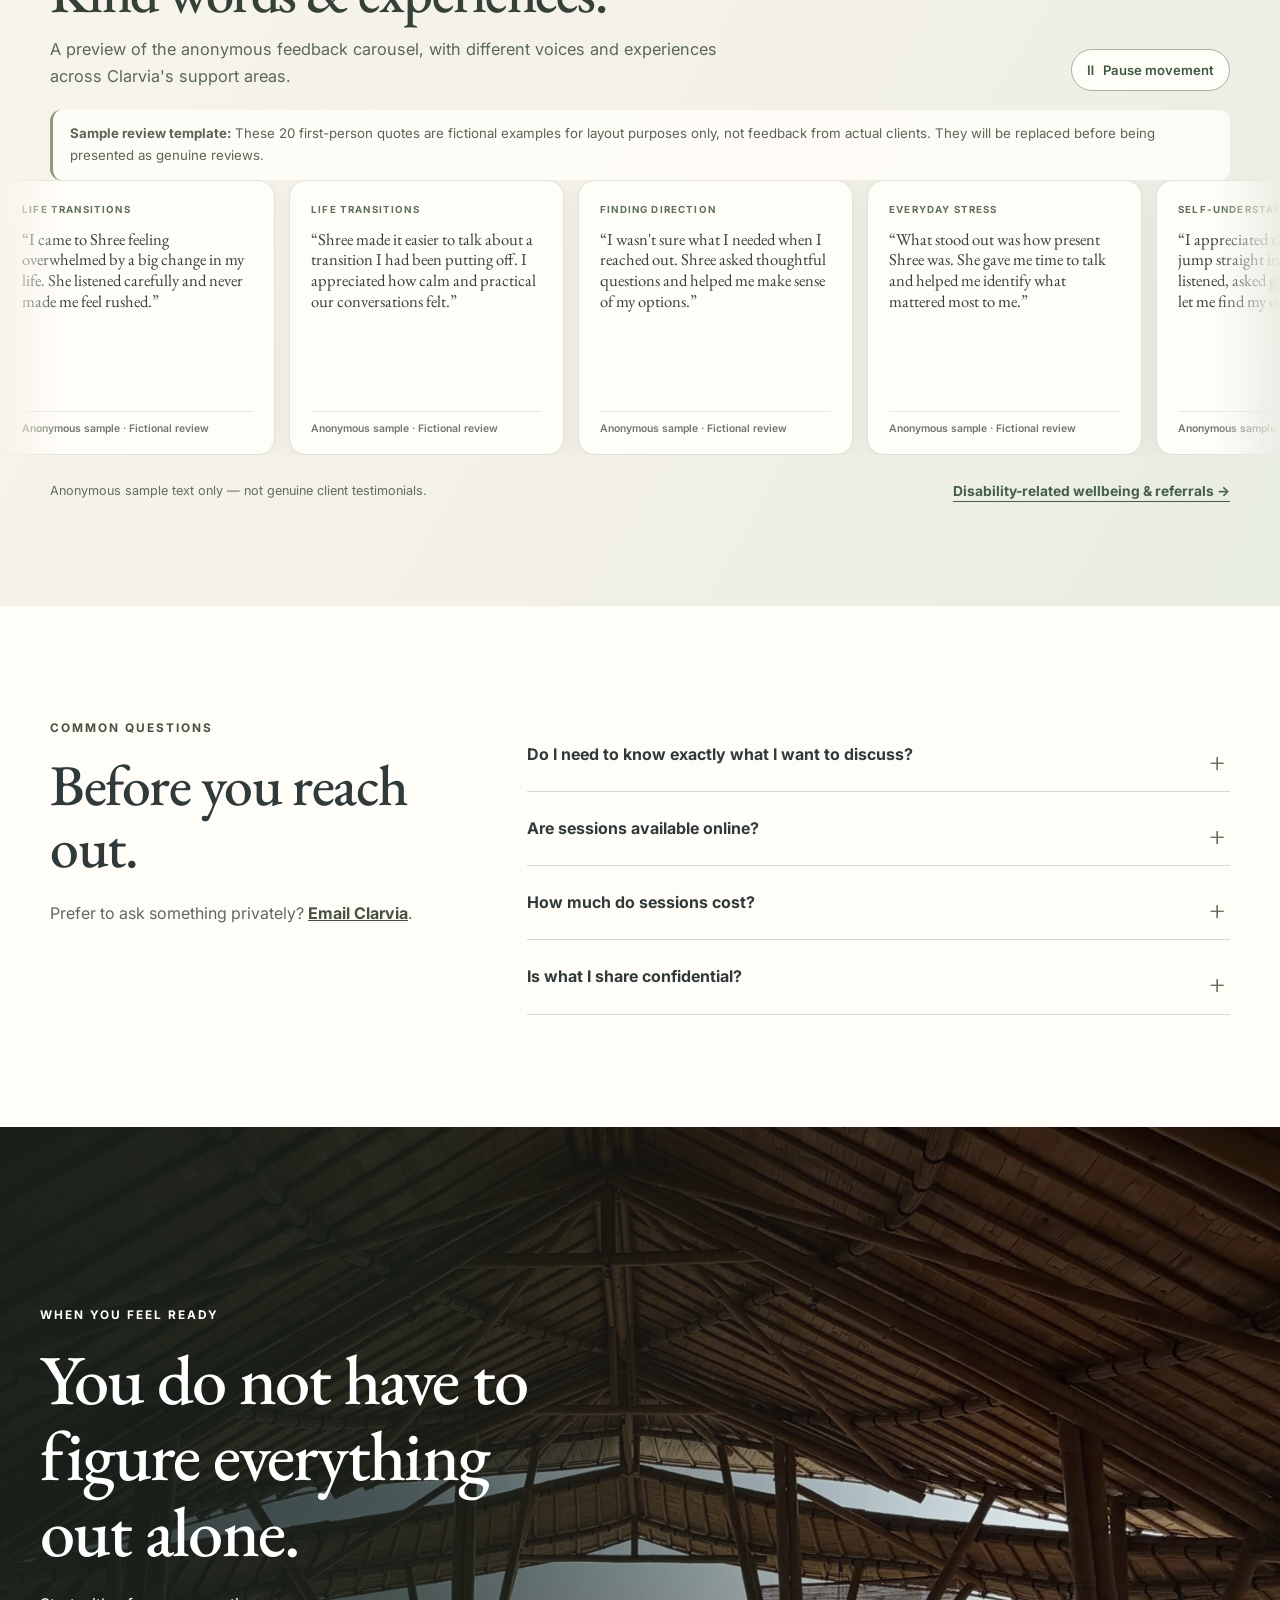
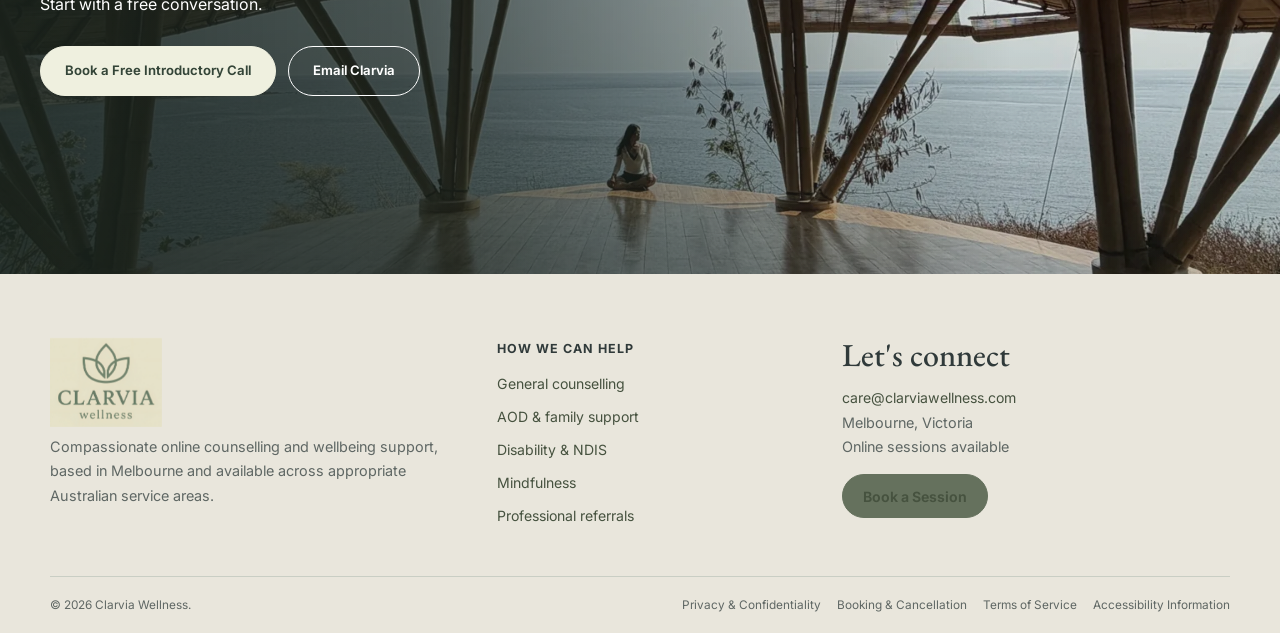
==== commit 6eccf8ec: "Use one continuous horizontal line of twenty testimonial-style cards" ====
--- a/index.html
+++ b/index.html
@@ -392,9 +392,13 @@
     <button class="cw-feedback-toggle" type="button" data-cw-feedback-toggle aria-pressed="false" aria-label="Pause moving testimonial samples"><span data-cw-feedback-toggle-icon aria-hidden="true">Ⅱ</span> <span data-cw-feedback-toggle-text>Pause movement</span></button>
   </div>
   <div class="container"><p class="cw-feedback-disclosure"><strong>Sample review template:</strong> These 20 first-person quotes are fictional examples for layout purposes only, not feedback from actual clients. They will be replaced before being presented as genuine reviews.</p></div>
-  <div class="cw-feedback-marquee" aria-label="Twenty fictional testimonial design samples">
-    <div class="cw-feedback-row cw-feedback-row-1" aria-label="Sample testimonial cards, row 1"><div class="cw-feedback-track"><div class="cw-feedback-set"><article class="cw-feedback-card"><span class="cw-feedback-card-kicker">Life transitions</span><p>“I came to Shree feeling overwhelmed by a big change in my life. She listened carefully and never made me feel rushed.”</p><span class="cw-feedback-card-status">Anonymous sample · Fictional review</span></article><article class="cw-feedback-card"><span class="cw-feedback-card-kicker">Life transitions</span><p>“Shree made it easier to talk about a transition I had been putting off. I appreciated how calm and practical our conversations felt.”</p><span class="cw-feedback-card-status">Anonymous sample · Fictional review</span></article><article class="cw-feedback-card"><span class="cw-feedback-card-kicker">Finding direction</span><p>“I wasn&#39;t sure what I needed when I reached out. Shree asked thoughtful questions and helped me make sense of my options.”</p><span class="cw-feedback-card-status">Anonymous sample · Fictional review</span></article><article class="cw-feedback-card"><span class="cw-feedback-card-kicker">Everyday stress</span><p>“What stood out was how present Shree was. She gave me time to talk and helped me identify what mattered most to me.”</p><span class="cw-feedback-card-status">Anonymous sample · Fictional review</span></article><article class="cw-feedback-card"><span class="cw-feedback-card-kicker">Self-understanding</span><p>“I appreciated that Shree didn&#39;t jump straight into giving advice. She listened, asked good questions, and let me find my own direction.”</p><span class="cw-feedback-card-status">Anonymous sample · Fictional review</span></article><article class="cw-feedback-card"><span class="cw-feedback-card-kicker">Alcohol use support</span><p>“I was anxious about talking openly about alcohol. Shree approached the conversation without judgement, which helped me feel comfortable.”</p><span class="cw-feedback-card-status">Anonymous sample · Fictional review</span></article><article class="cw-feedback-card"><span class="cw-feedback-card-kicker">AOD wellbeing</span><p>“Shree helped me look at my substance-use patterns with curiosity rather than shame. I valued her respectful, straightforward approach.”</p><span class="cw-feedback-card-status">Anonymous sample · Fictional review</span></article><article class="cw-feedback-card"><span class="cw-feedback-card-kicker">Changing habits</span><p>“I felt included in every conversation about my goals. Shree was patient and never pressured me to change before I was ready.”</p><span class="cw-feedback-card-status">Anonymous sample · Fictional review</span></article><article class="cw-feedback-card"><span class="cw-feedback-card-kicker">Family support</span><p>“When someone close to me was struggling with substance use, Shree made room for my concerns too. I felt heard and respected.”</p><span class="cw-feedback-card-status">Anonymous sample · Fictional review</span></article><article class="cw-feedback-card"><span class="cw-feedback-card-kicker">Service navigation</span><p>“I had been confused about where to go for alcohol and drug support. Shree explained the options clearly and helped me understand the next steps.”</p><span class="cw-feedback-card-status">Anonymous sample · Fictional review</span></article></div><div class="cw-feedback-set" aria-hidden="true"><article class="cw-feedback-card" aria-hidden="true"><span class="cw-feedback-card-kicker">Life transitions</span><p>“I came to Shree feeling overwhelmed by a big change in my life. She listened carefully and never made me feel rushed.”</p><span class="cw-feedback-card-status">Anonymous sample · Fictional review</span></article><article class="cw-feedback-card" aria-hidden="true"><span class="cw-feedback-card-kicker">Life transitions</span><p>“Shree made it easier to talk about a transition I had been putting off. I appreciated how calm and practical our conversations felt.”</p><span class="cw-feedback-card-status">Anonymous sample · Fictional review</span></article><article class="cw-feedback-card" aria-hidden="true"><span class="cw-feedback-card-kicker">Finding direction</span><p>“I wasn&#39;t sure what I needed when I reached out. Shree asked thoughtful questions and helped me make sense of my options.”</p><span class="cw-feedback-card-status">Anonymous sample · Fictional review</span></article><article class="cw-feedback-card" aria-hidden="true"><span class="cw-feedback-card-kicker">Everyday stress</span><p>“What stood out was how present Shree was. She gave me time to talk and helped me identify what mattered most to me.”</p><span class="cw-feedback-card-status">Anonymous sample · Fictional review</span></article><article class="cw-feedback-card" aria-hidden="true"><span class="cw-feedback-card-kicker">Self-understanding</span><p>“I appreciated that Shree didn&#39;t jump straight into giving advice. She listened, asked good questions, and let me find my own direction.”</p><span class="cw-feedback-card-status">Anonymous sample · Fictional review</span></article><article class="cw-feedback-card" aria-hidden="true"><span class="cw-feedback-card-kicker">Alcohol use support</span><p>“I was anxious about talking openly about alcohol. Shree approached the conversation without judgement, which helped me feel comfortable.”</p><span class="cw-feedback-card-status">Anonymous sample · Fictional review</span></article><article class="cw-feedback-card" aria-hidden="true"><span class="cw-feedback-card-kicker">AOD wellbeing</span><p>“Shree helped me look at my substance-use patterns with curiosity rather than shame. I valued her respectful, straightforward approach.”</p><span class="cw-feedback-card-status">Anonymous sample · Fictional review</span></article><article class="cw-feedback-card" aria-hidden="true"><span class="cw-feedback-card-kicker">Changing habits</span><p>“I felt included in every conversation about my goals. Shree was patient and never pressured me to change before I was ready.”</p><span class="cw-feedback-card-status">Anonymous sample · Fictional review</span></article><article class="cw-feedback-card" aria-hidden="true"><span class="cw-feedback-card-kicker">Family support</span><p>“When someone close to me was struggling with substance use, Shree made room for my concerns too. I felt heard and respected.”</p><span class="cw-feedback-card-status">Anonymous sample · Fictional review</span></article><article class="cw-feedback-card" aria-hidden="true"><span class="cw-feedback-card-kicker">Service navigation</span><p>“I had been confused about where to go for alcohol and drug support. Shree explained the options clearly and helped me understand the next steps.”</p><span class="cw-feedback-card-status">Anonymous sample · Fictional review</span></article></div></div></div>
-    <div class="cw-feedback-row cw-feedback-row-2" aria-label="Sample testimonial cards, row 2"><div class="cw-feedback-track"><div class="cw-feedback-set"><article class="cw-feedback-card"><span class="cw-feedback-card-kicker">Disability wellbeing</span><p>“Shree took time to ask about my daily routines and what I wanted support with. It felt personal rather than one-size-fits-all.”</p><span class="cw-feedback-card-status">Anonymous sample · Fictional review</span></article><article class="cw-feedback-card"><span class="cw-feedback-card-kicker">Everyday routines</span><p>“I liked that our conversations stayed connected to real life. Shree listened to my goals and helped me think through manageable steps.”</p><span class="cw-feedback-card-status">Anonymous sample · Fictional review</span></article><article class="cw-feedback-card"><span class="cw-feedback-card-kicker">NDIS navigation</span><p>“NDIS and support services felt difficult to navigate. Shree explained the differences clearly and was honest about what she could offer.”</p><span class="cw-feedback-card-status">Anonymous sample · Fictional review</span></article><article class="cw-feedback-card"><span class="cw-feedback-card-kicker">Personal independence</span><p>“I appreciated being treated as the person making the decisions. Shree took my preferences seriously and explained things patiently.”</p><span class="cw-feedback-card-status">Anonymous sample · Fictional review</span></article><article class="cw-feedback-card"><span class="cw-feedback-card-kicker">Feeling understood</span><p>“Shree didn&#39;t make assumptions about my disability or my needs. She listened first, and I felt comfortable asking questions.”</p><span class="cw-feedback-card-status">Anonymous sample · Fictional review</span></article><article class="cw-feedback-card"><span class="cw-feedback-card-kicker">Confidence</span><p>“Shree helped me slow down and reflect instead of trying to solve everything at once. Her approach felt grounded and encouraging.”</p><span class="cw-feedback-card-status">Anonymous sample · Fictional review</span></article><article class="cw-feedback-card"><span class="cw-feedback-card-kicker">Relationships</span><p>“I found it easy to be honest with Shree about what was happening in my relationships. She was warm, thoughtful and respectful.”</p><span class="cw-feedback-card-status">Anonymous sample · Fictional review</span></article><article class="cw-feedback-card"><span class="cw-feedback-card-kicker">Personal goals</span><p>“Shree helped me turn a vague goal into a conversation about smaller, realistic steps. I valued how collaborative it felt.”</p><span class="cw-feedback-card-status">Anonymous sample · Fictional review</span></article><article class="cw-feedback-card"><span class="cw-feedback-card-kicker">Compassionate listening</span><p>“I appreciated Shree&#39;s warmth and how attentive she was. She made difficult conversations feel less intimidating.”</p><span class="cw-feedback-card-status">Anonymous sample · Fictional review</span></article><article class="cw-feedback-card"><span class="cw-feedback-card-kicker">Taking the first step</span><p>“I was nervous before my first call, but Shree was welcoming and explained everything clearly. It felt comfortable to begin.”</p><span class="cw-feedback-card-status">Anonymous sample · Fictional review</span></article></div><div class="cw-feedback-set" aria-hidden="true"><article class="cw-feedback-card" aria-hidden="true"><span class="cw-feedback-card-kicker">Disability wellbeing</span><p>“Shree took time to ask about my daily routines and what I wanted support with. It felt personal rather than one-size-fits-all.”</p><span class="cw-feedback-card-status">Anonymous sample · Fictional review</span></article><article class="cw-feedback-card" aria-hidden="true"><span class="cw-feedback-card-kicker">Everyday routines</span><p>“I liked that our conversations stayed connected to real life. Shree listened to my goals and helped me think through manageable steps.”</p><span class="cw-feedback-card-status">Anonymous sample · Fictional review</span></article><article class="cw-feedback-card" aria-hidden="true"><span class="cw-feedback-card-kicker">NDIS navigation</span><p>“NDIS and support services felt difficult to navigate. Shree explained the differences clearly and was honest about what she could offer.”</p><span class="cw-feedback-card-status">Anonymous sample · Fictional review</span></article><article class="cw-feedback-card" aria-hidden="true"><span class="cw-feedback-card-kicker">Personal independence</span><p>“I appreciated being treated as the person making the decisions. Shree took my preferences seriously and explained things patiently.”</p><span class="cw-feedback-card-status">Anonymous sample · Fictional review</span></article><article class="cw-feedback-card" aria-hidden="true"><span class="cw-feedback-card-kicker">Feeling understood</span><p>“Shree didn&#39;t make assumptions about my disability or my needs. She listened first, and I felt comfortable asking questions.”</p><span class="cw-feedback-card-status">Anonymous sample · Fictional review</span></article><article class="cw-feedback-card" aria-hidden="true"><span class="cw-feedback-card-kicker">Confidence</span><p>“Shree helped me slow down and reflect instead of trying to solve everything at once. Her approach felt grounded and encouraging.”</p><span class="cw-feedback-card-status">Anonymous sample · Fictional review</span></article><article class="cw-feedback-card" aria-hidden="true"><span class="cw-feedback-card-kicker">Relationships</span><p>“I found it easy to be honest with Shree about what was happening in my relationships. She was warm, thoughtful and respectful.”</p><span class="cw-feedback-card-status">Anonymous sample · Fictional review</span></article><article class="cw-feedback-card" aria-hidden="true"><span class="cw-feedback-card-kicker">Personal goals</span><p>“Shree helped me turn a vague goal into a conversation about smaller, realistic steps. I valued how collaborative it felt.”</p><span class="cw-feedback-card-status">Anonymous sample · Fictional review</span></article><article class="cw-feedback-card" aria-hidden="true"><span class="cw-feedback-card-kicker">Compassionate listening</span><p>“I appreciated Shree&#39;s warmth and how attentive she was. She made difficult conversations feel less intimidating.”</p><span class="cw-feedback-card-status">Anonymous sample · Fictional review</span></article><article class="cw-feedback-card" aria-hidden="true"><span class="cw-feedback-card-kicker">Taking the first step</span><p>“I was nervous before my first call, but Shree was welcoming and explained everything clearly. It felt comfortable to begin.”</p><span class="cw-feedback-card-status">Anonymous sample · Fictional review</span></article></div></div></div>
+  <div class="cw-feedback-marquee" aria-label="Twenty anonymous sample testimonial cards in one scrolling row">
+    <div class="cw-feedback-row cw-feedback-row-single" aria-label="Single line of sample testimonial cards">
+      <div class="cw-feedback-track">
+        <div class="cw-feedback-set"><article class="cw-feedback-card"><span class="cw-feedback-card-kicker">Life transitions</span><p>“I came to Shree feeling overwhelmed by a big change in my life. She listened carefully and never made me feel rushed.”</p><span class="cw-feedback-card-status">Anonymous sample · Fictional review</span></article><article class="cw-feedback-card"><span class="cw-feedback-card-kicker">Life transitions</span><p>“Shree made it easier to talk about a transition I had been putting off. I appreciated how calm and practical our conversations felt.”</p><span class="cw-feedback-card-status">Anonymous sample · Fictional review</span></article><article class="cw-feedback-card"><span class="cw-feedback-card-kicker">Finding direction</span><p>“I wasn&#39;t sure what I needed when I reached out. Shree asked thoughtful questions and helped me make sense of my options.”</p><span class="cw-feedback-card-status">Anonymous sample · Fictional review</span></article><article class="cw-feedback-card"><span class="cw-feedback-card-kicker">Everyday stress</span><p>“What stood out was how present Shree was. She gave me time to talk and helped me identify what mattered most to me.”</p><span class="cw-feedback-card-status">Anonymous sample · Fictional review</span></article><article class="cw-feedback-card"><span class="cw-feedback-card-kicker">Self-understanding</span><p>“I appreciated that Shree didn&#39;t jump straight into giving advice. She listened, asked good questions, and let me find my own direction.”</p><span class="cw-feedback-card-status">Anonymous sample · Fictional review</span></article><article class="cw-feedback-card"><span class="cw-feedback-card-kicker">Alcohol use support</span><p>“I was anxious about talking openly about alcohol. Shree approached the conversation without judgement, which helped me feel comfortable.”</p><span class="cw-feedback-card-status">Anonymous sample · Fictional review</span></article><article class="cw-feedback-card"><span class="cw-feedback-card-kicker">AOD wellbeing</span><p>“Shree helped me look at my substance-use patterns with curiosity rather than shame. I valued her respectful, straightforward approach.”</p><span class="cw-feedback-card-status">Anonymous sample · Fictional review</span></article><article class="cw-feedback-card"><span class="cw-feedback-card-kicker">Changing habits</span><p>“I felt included in every conversation about my goals. Shree was patient and never pressured me to change before I was ready.”</p><span class="cw-feedback-card-status">Anonymous sample · Fictional review</span></article><article class="cw-feedback-card"><span class="cw-feedback-card-kicker">Family support</span><p>“When someone close to me was struggling with substance use, Shree made room for my concerns too. I felt heard and respected.”</p><span class="cw-feedback-card-status">Anonymous sample · Fictional review</span></article><article class="cw-feedback-card"><span class="cw-feedback-card-kicker">Service navigation</span><p>“I had been confused about where to go for alcohol and drug support. Shree explained the options clearly and helped me understand the next steps.”</p><span class="cw-feedback-card-status">Anonymous sample · Fictional review</span></article><article class="cw-feedback-card"><span class="cw-feedback-card-kicker">Disability wellbeing</span><p>“Shree took time to ask about my daily routines and what I wanted support with. It felt personal rather than one-size-fits-all.”</p><span class="cw-feedback-card-status">Anonymous sample · Fictional review</span></article><article class="cw-feedback-card"><span class="cw-feedback-card-kicker">Everyday routines</span><p>“I liked that our conversations stayed connected to real life. Shree listened to my goals and helped me think through manageable steps.”</p><span class="cw-feedback-card-status">Anonymous sample · Fictional review</span></article><article class="cw-feedback-card"><span class="cw-feedback-card-kicker">NDIS navigation</span><p>“NDIS and support services felt difficult to navigate. Shree explained the differences clearly and was honest about what she could offer.”</p><span class="cw-feedback-card-status">Anonymous sample · Fictional review</span></article><article class="cw-feedback-card"><span class="cw-feedback-card-kicker">Personal independence</span><p>“I appreciated being treated as the person making the decisions. Shree took my preferences seriously and explained things patiently.”</p><span class="cw-feedback-card-status">Anonymous sample · Fictional review</span></article><article class="cw-feedback-card"><span class="cw-feedback-card-kicker">Feeling understood</span><p>“Shree didn&#39;t make assumptions about my disability or my needs. She listened first, and I felt comfortable asking questions.”</p><span class="cw-feedback-card-status">Anonymous sample · Fictional review</span></article><article class="cw-feedback-card"><span class="cw-feedback-card-kicker">Confidence</span><p>“Shree helped me slow down and reflect instead of trying to solve everything at once. Her approach felt grounded and encouraging.”</p><span class="cw-feedback-card-status">Anonymous sample · Fictional review</span></article><article class="cw-feedback-card"><span class="cw-feedback-card-kicker">Relationships</span><p>“I found it easy to be honest with Shree about what was happening in my relationships. She was warm, thoughtful and respectful.”</p><span class="cw-feedback-card-status">Anonymous sample · Fictional review</span></article><article class="cw-feedback-card"><span class="cw-feedback-card-kicker">Personal goals</span><p>“Shree helped me turn a vague goal into a conversation about smaller, realistic steps. I valued how collaborative it felt.”</p><span class="cw-feedback-card-status">Anonymous sample · Fictional review</span></article><article class="cw-feedback-card"><span class="cw-feedback-card-kicker">Compassionate listening</span><p>“I appreciated Shree&#39;s warmth and how attentive she was. She made difficult conversations feel less intimidating.”</p><span class="cw-feedback-card-status">Anonymous sample · Fictional review</span></article><article class="cw-feedback-card"><span class="cw-feedback-card-kicker">Taking the first step</span><p>“I was nervous before my first call, but Shree was welcoming and explained everything clearly. It felt comfortable to begin.”</p><span class="cw-feedback-card-status">Anonymous sample · Fictional review</span></article></div>
+        <div class="cw-feedback-set" aria-hidden="true"><article class="cw-feedback-card" aria-hidden="true"><span class="cw-feedback-card-kicker">Life transitions</span><p>“I came to Shree feeling overwhelmed by a big change in my life. She listened carefully and never made me feel rushed.”</p><span class="cw-feedback-card-status">Anonymous sample · Fictional review</span></article><article class="cw-feedback-card" aria-hidden="true"><span class="cw-feedback-card-kicker">Life transitions</span><p>“Shree made it easier to talk about a transition I had been putting off. I appreciated how calm and practical our conversations felt.”</p><span class="cw-feedback-card-status">Anonymous sample · Fictional review</span></article><article class="cw-feedback-card" aria-hidden="true"><span class="cw-feedback-card-kicker">Finding direction</span><p>“I wasn&#39;t sure what I needed when I reached out. Shree asked thoughtful questions and helped me make sense of my options.”</p><span class="cw-feedback-card-status">Anonymous sample · Fictional review</span></article><article class="cw-feedback-card" aria-hidden="true"><span class="cw-feedback-card-kicker">Everyday stress</span><p>“What stood out was how present Shree was. She gave me time to talk and helped me identify what mattered most to me.”</p><span class="cw-feedback-card-status">Anonymous sample · Fictional review</span></article><article class="cw-feedback-card" aria-hidden="true"><span class="cw-feedback-card-kicker">Self-understanding</span><p>“I appreciated that Shree didn&#39;t jump straight into giving advice. She listened, asked good questions, and let me find my own direction.”</p><span class="cw-feedback-card-status">Anonymous sample · Fictional review</span></article><article class="cw-feedback-card" aria-hidden="true"><span class="cw-feedback-card-kicker">Alcohol use support</span><p>“I was anxious about talking openly about alcohol. Shree approached the conversation without judgement, which helped me feel comfortable.”</p><span class="cw-feedback-card-status">Anonymous sample · Fictional review</span></article><article class="cw-feedback-card" aria-hidden="true"><span class="cw-feedback-card-kicker">AOD wellbeing</span><p>“Shree helped me look at my substance-use patterns with curiosity rather than shame. I valued her respectful, straightforward approach.”</p><span class="cw-feedback-card-status">Anonymous sample · Fictional review</span></article><article class="cw-feedback-card" aria-hidden="true"><span class="cw-feedback-card-kicker">Changing habits</span><p>“I felt included in every conversation about my goals. Shree was patient and never pressured me to change before I was ready.”</p><span class="cw-feedback-card-status">Anonymous sample · Fictional review</span></article><article class="cw-feedback-card" aria-hidden="true"><span class="cw-feedback-card-kicker">Family support</span><p>“When someone close to me was struggling with substance use, Shree made room for my concerns too. I felt heard and respected.”</p><span class="cw-feedback-card-status">Anonymous sample · Fictional review</span></article><article class="cw-feedback-card" aria-hidden="true"><span class="cw-feedback-card-kicker">Service navigation</span><p>“I had been confused about where to go for alcohol and drug support. Shree explained the options clearly and helped me understand the next steps.”</p><span class="cw-feedback-card-status">Anonymous sample · Fictional review</span></article><article class="cw-feedback-card" aria-hidden="true"><span class="cw-feedback-card-kicker">Disability wellbeing</span><p>“Shree took time to ask about my daily routines and what I wanted support with. It felt personal rather than one-size-fits-all.”</p><span class="cw-feedback-card-status">Anonymous sample · Fictional review</span></article><article class="cw-feedback-card" aria-hidden="true"><span class="cw-feedback-card-kicker">Everyday routines</span><p>“I liked that our conversations stayed connected to real life. Shree listened to my goals and helped me think through manageable steps.”</p><span class="cw-feedback-card-status">Anonymous sample · Fictional review</span></article><article class="cw-feedback-card" aria-hidden="true"><span class="cw-feedback-card-kicker">NDIS navigation</span><p>“NDIS and support services felt difficult to navigate. Shree explained the differences clearly and was honest about what she could offer.”</p><span class="cw-feedback-card-status">Anonymous sample · Fictional review</span></article><article class="cw-feedback-card" aria-hidden="true"><span class="cw-feedback-card-kicker">Personal independence</span><p>“I appreciated being treated as the person making the decisions. Shree took my preferences seriously and explained things patiently.”</p><span class="cw-feedback-card-status">Anonymous sample · Fictional review</span></article><article class="cw-feedback-card" aria-hidden="true"><span class="cw-feedback-card-kicker">Feeling understood</span><p>“Shree didn&#39;t make assumptions about my disability or my needs. She listened first, and I felt comfortable asking questions.”</p><span class="cw-feedback-card-status">Anonymous sample · Fictional review</span></article><article class="cw-feedback-card" aria-hidden="true"><span class="cw-feedback-card-kicker">Confidence</span><p>“Shree helped me slow down and reflect instead of trying to solve everything at once. Her approach felt grounded and encouraging.”</p><span class="cw-feedback-card-status">Anonymous sample · Fictional review</span></article><article class="cw-feedback-card" aria-hidden="true"><span class="cw-feedback-card-kicker">Relationships</span><p>“I found it easy to be honest with Shree about what was happening in my relationships. She was warm, thoughtful and respectful.”</p><span class="cw-feedback-card-status">Anonymous sample · Fictional review</span></article><article class="cw-feedback-card" aria-hidden="true"><span class="cw-feedback-card-kicker">Personal goals</span><p>“Shree helped me turn a vague goal into a conversation about smaller, realistic steps. I valued how collaborative it felt.”</p><span class="cw-feedback-card-status">Anonymous sample · Fictional review</span></article><article class="cw-feedback-card" aria-hidden="true"><span class="cw-feedback-card-kicker">Compassionate listening</span><p>“I appreciated Shree&#39;s warmth and how attentive she was. She made difficult conversations feel less intimidating.”</p><span class="cw-feedback-card-status">Anonymous sample · Fictional review</span></article><article class="cw-feedback-card" aria-hidden="true"><span class="cw-feedback-card-kicker">Taking the first step</span><p>“I was nervous before my first call, but Shree was welcoming and explained everything clearly. It felt comfortable to begin.”</p><span class="cw-feedback-card-status">Anonymous sample · Fictional review</span></article></div>
+      </div>
+    </div>
   </div>
   <div class="container cw-feedback-footer"><p>Anonymous sample text only — not genuine client testimonials.</p><a href="ndis-support.html">Disability-related wellbeing &amp; referrals <span aria-hidden="true">→</span></a></div>
 </section>
--- a/css/clarvia-photo-playground.css
+++ b/css/clarvia-photo-playground.css
@@ -514,3 +514,52 @@
   .cw-feedback-marquee{mask-image:none}
   .cw-feedback-toggle{display:none}
 }
+
+
+/* Square-shaped testimonial-style sample cards: existing Clarvia palette and spacing. */
+.cw-feedback-section .cw-feedback-card{
+  flex:0 0 275px;
+  width:275px;
+  max-width:275px;
+  height:275px;
+  min-height:275px;
+  padding:22px 21px 18px;
+  border-radius:17px;
+  gap:12px;
+  overflow:hidden;
+}
+.cw-feedback-section .cw-feedback-card p{
+  font-size:clamp(1.04rem,1.25vw,1.17rem);
+  line-height:1.25;
+  flex:1;
+  overflow-wrap:break-word;
+}
+.cw-feedback-section .cw-feedback-card-status{
+  line-height:1.35;
+  font-size:.65rem;
+  font-weight:600;
+}
+@media(max-width:760px){
+  .cw-feedback-section .cw-feedback-card{
+    flex:0 0 244px;
+    width:244px;
+    max-width:244px;
+    height:244px;
+    min-height:244px;
+    padding:17px 16px 15px;
+    gap:9px;
+  }
+  .cw-feedback-section .cw-feedback-card p{font-size:1.07rem;line-height:1.2}
+  .cw-feedback-section .cw-feedback-card-status{font-size:.57rem}
+}
+@media(max-width:360px){
+  .cw-feedback-section .cw-feedback-card{
+    flex-basis:224px;
+    width:224px;
+    max-width:224px;
+    height:224px;
+    min-height:224px;
+    padding:14px 13px 12px;
+  }
+  .cw-feedback-section .cw-feedback-card p{font-size:.99rem;line-height:1.18}
+}
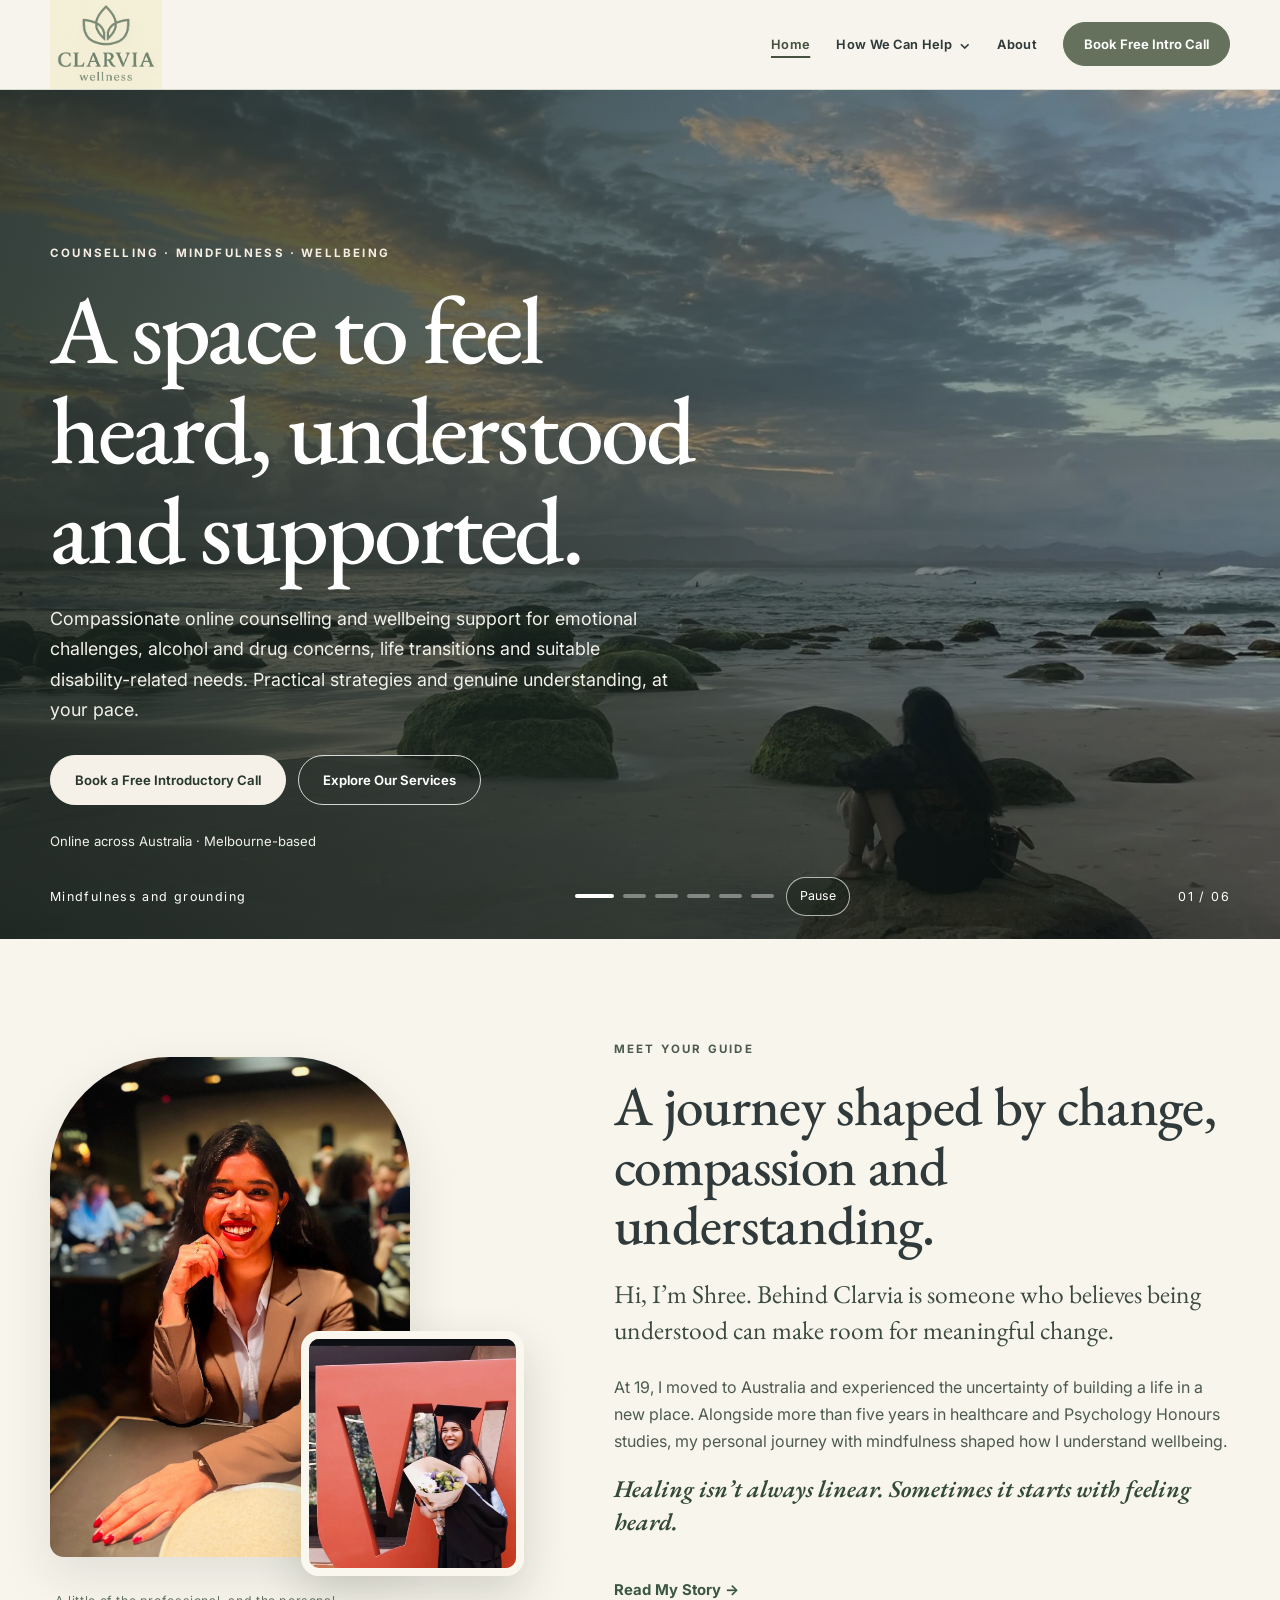
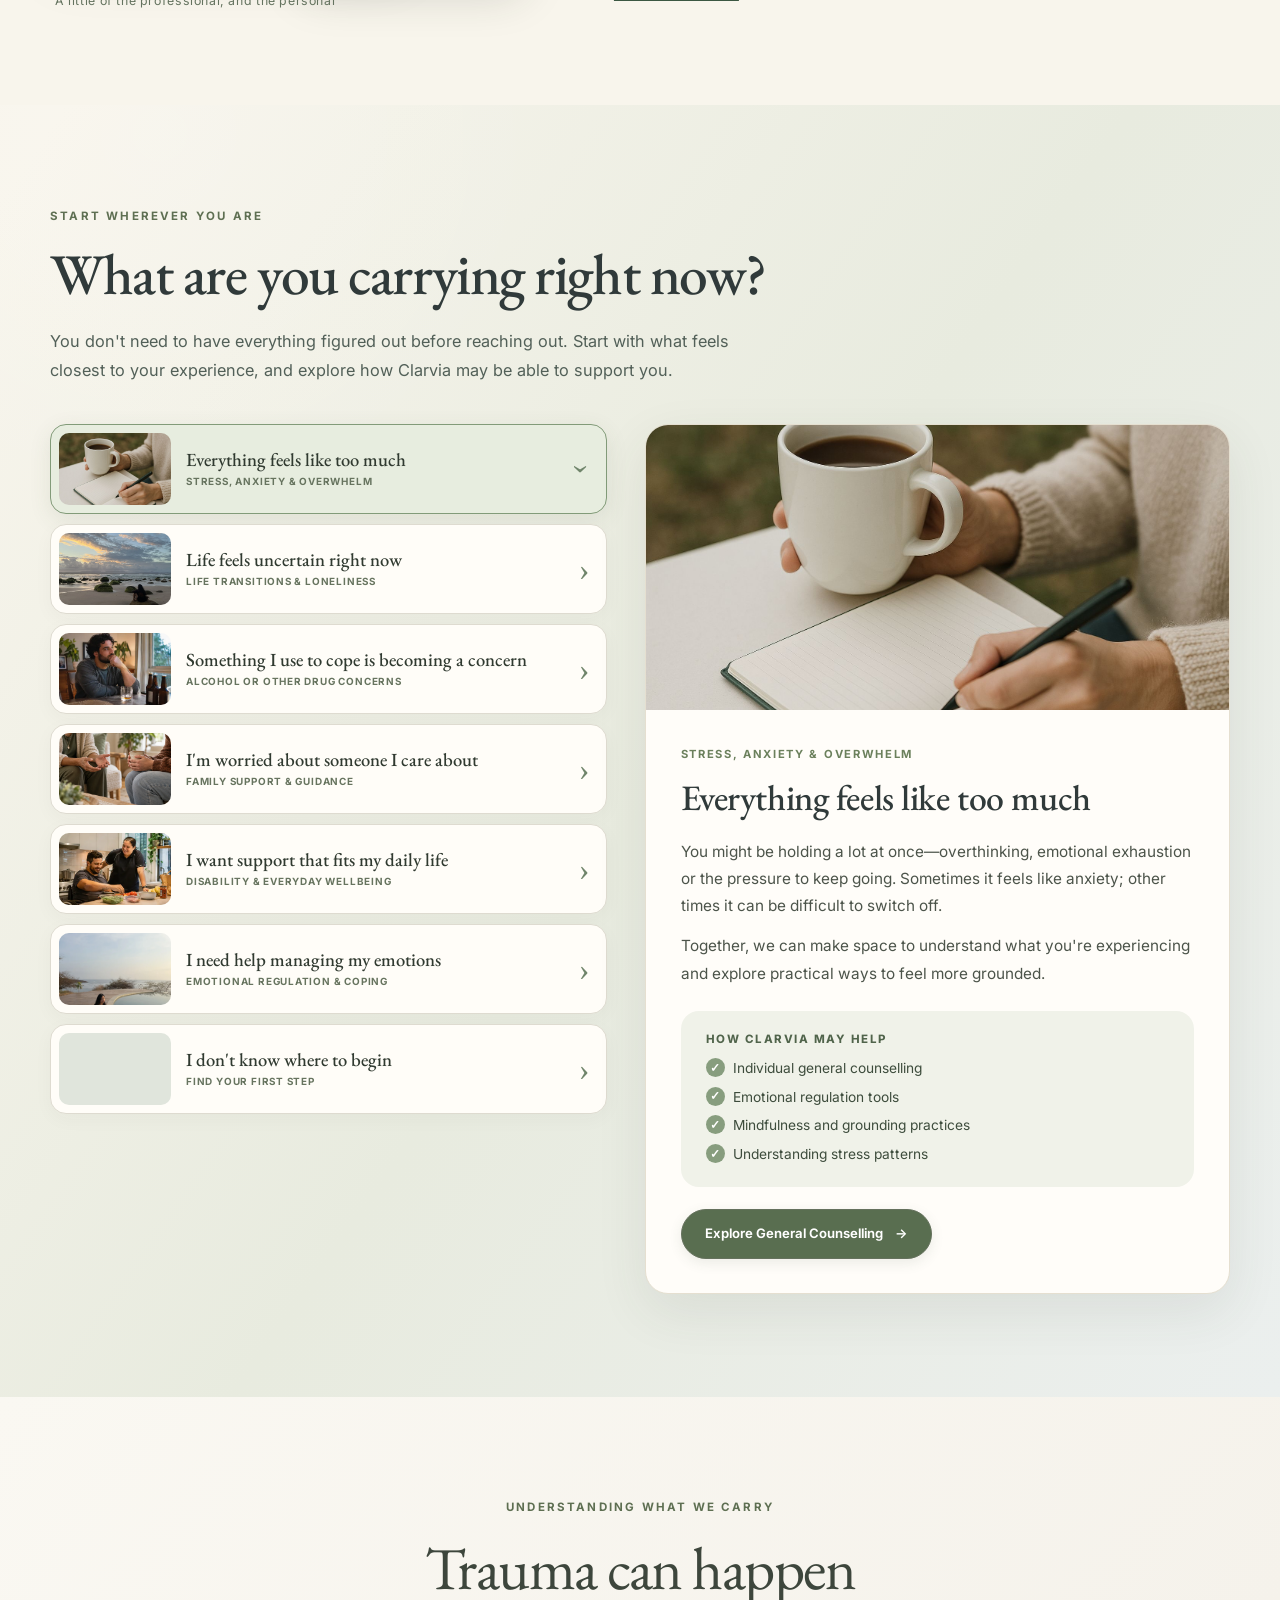
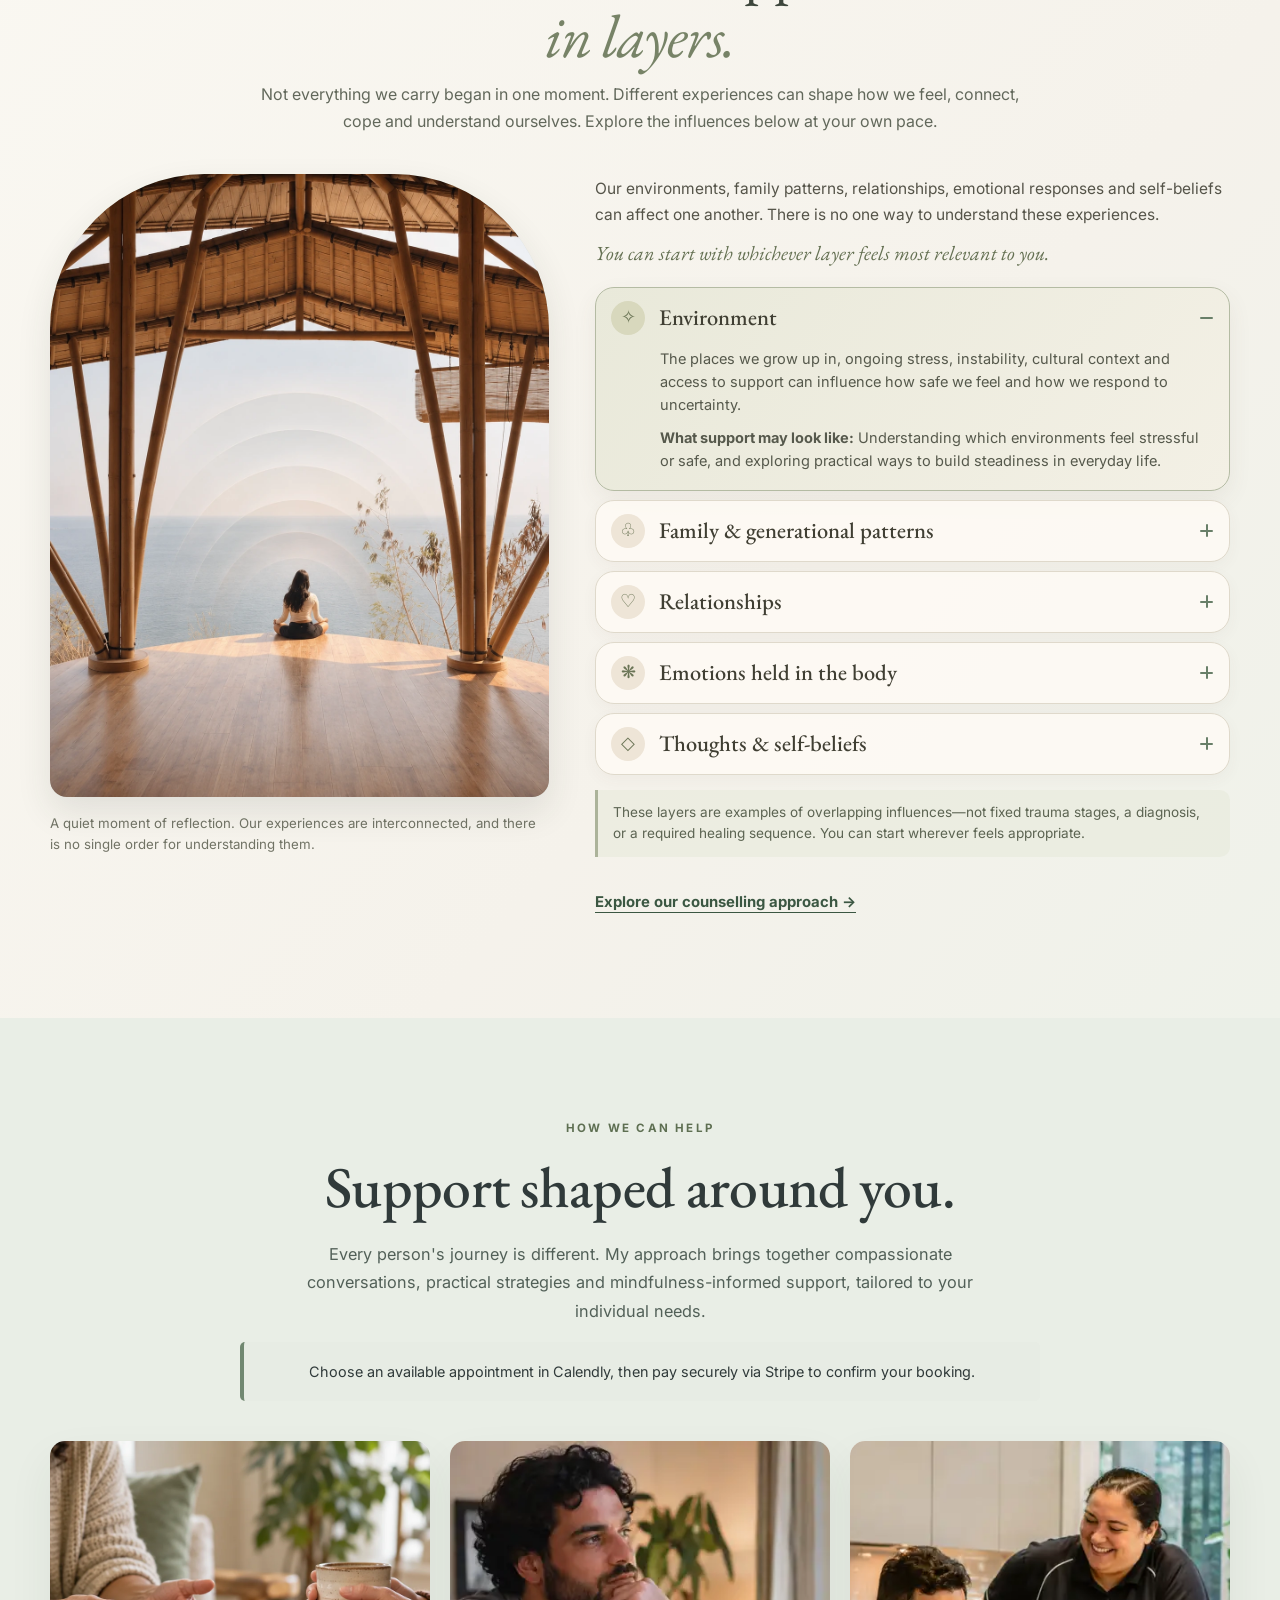
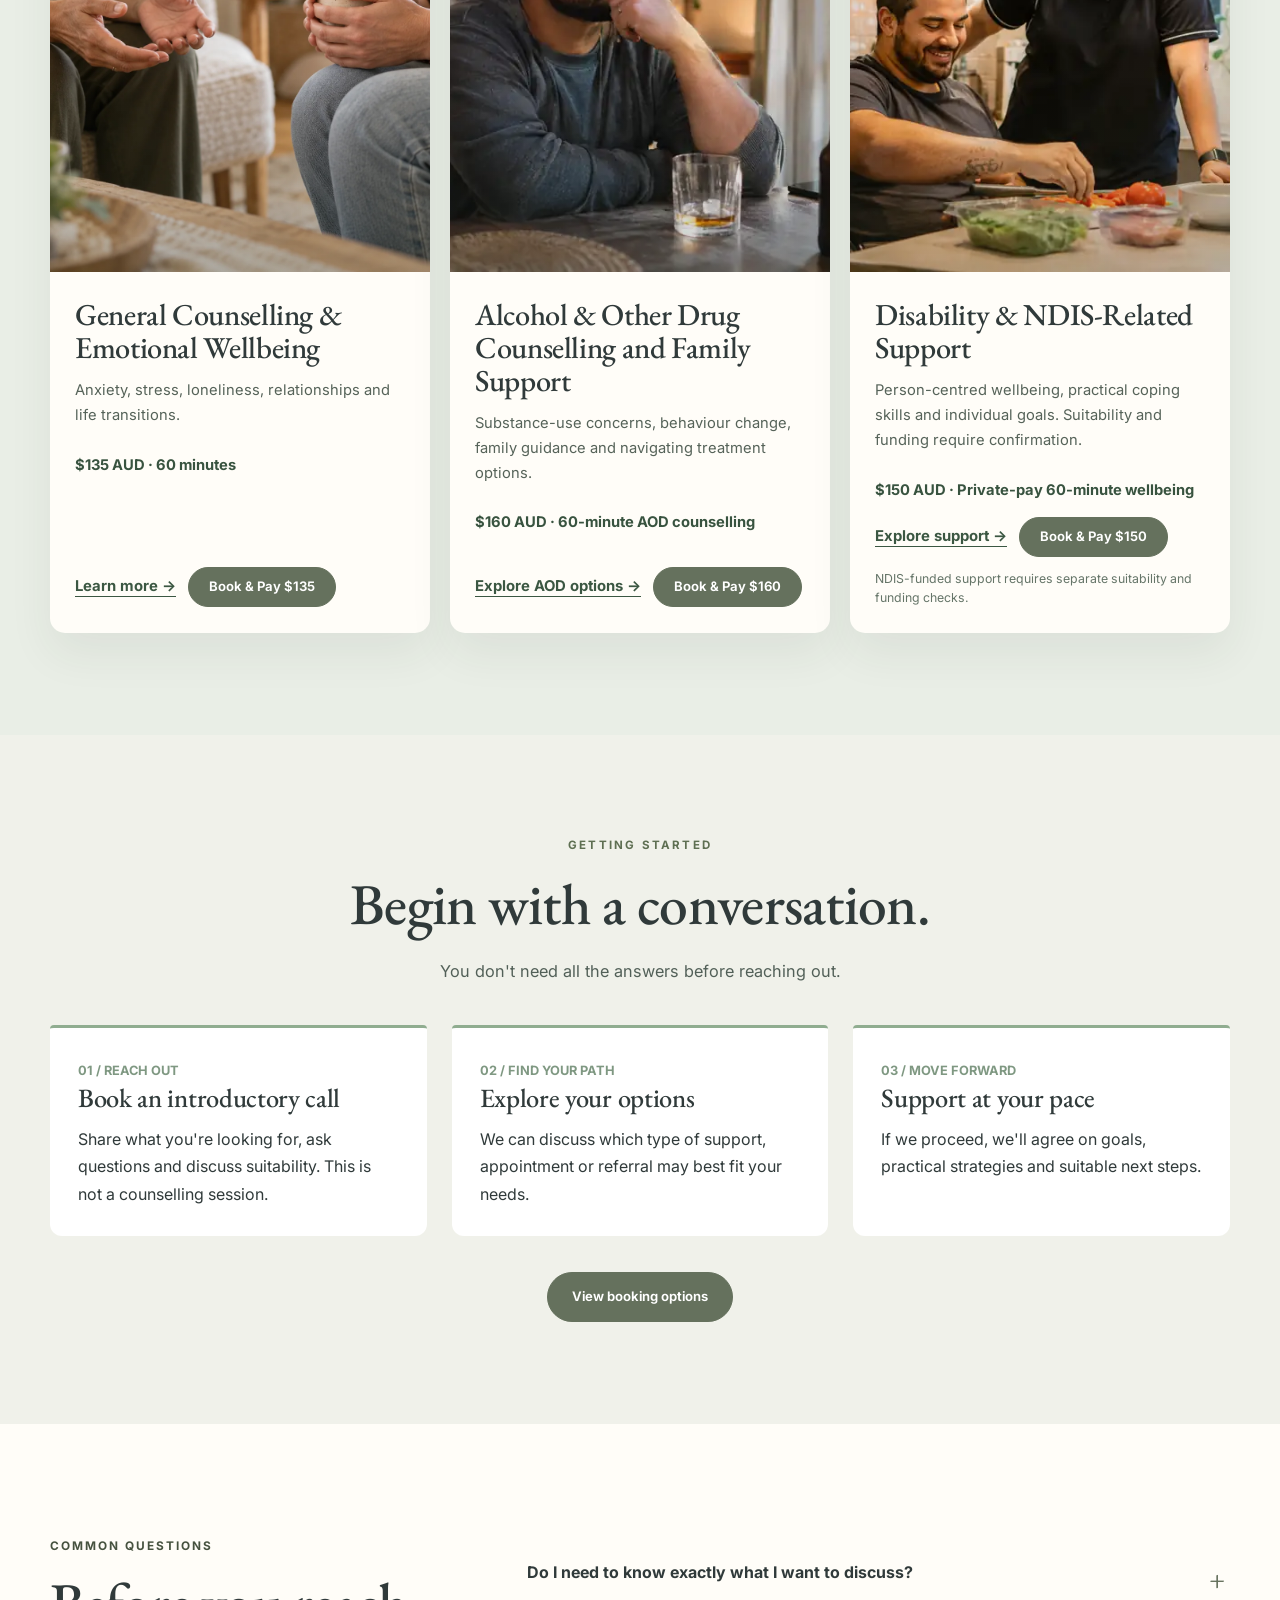
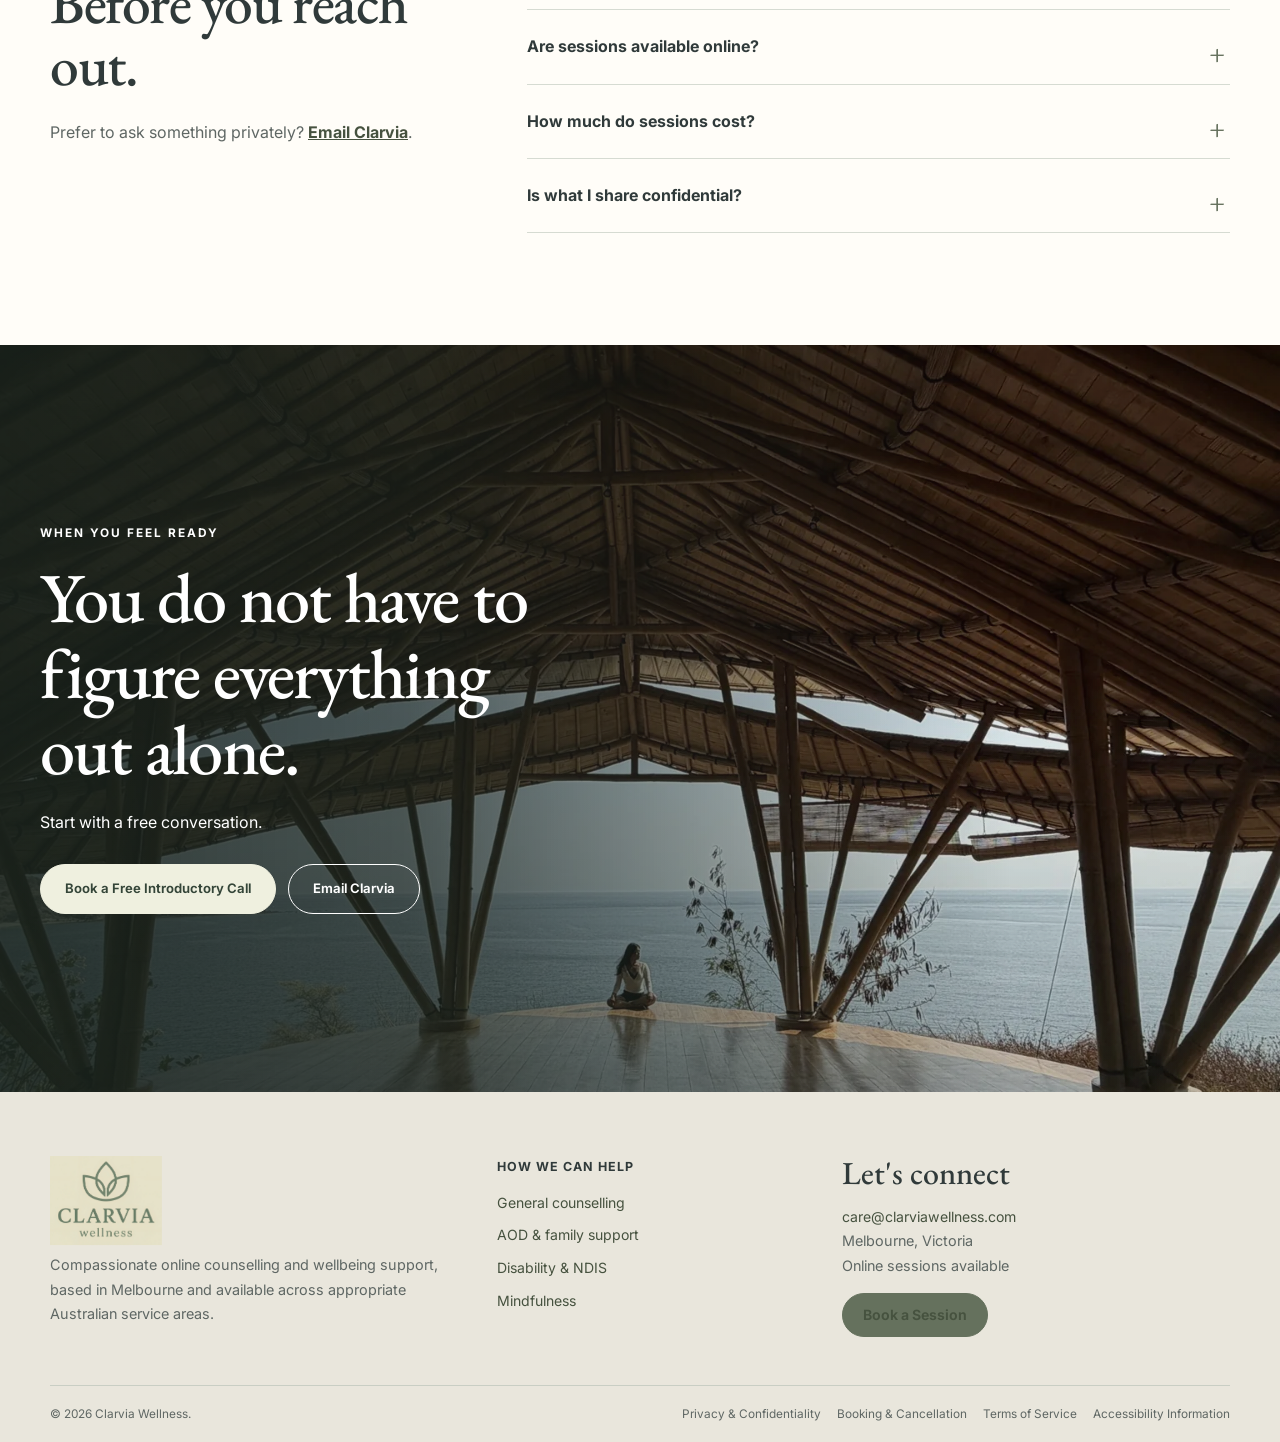
==== commit 0ed529f0: "Remove testimonial section and NDIS referral promotion from index.html" ====
--- a/index.html
+++ b/index.html
@@ -299,7 +299,7 @@
             </div>
           </details>
           <a href="about.html">About</a>
-          <a href="referrals.html">NDIS &amp; Referrals</a>
+          
           <a class="button button-small" href="https://calendly.com/shreegaur/free-introductory-call-15-min" target="_blank" rel="noopener noreferrer">Book Free Intro Call</a>
         </nav>
       </div>
@@ -382,26 +382,7 @@
 <section class="cw-section cw-surface" id="getting-started"><div class="container"><div class="cw-intro cw-center"><p class="cw-label">Getting started</p><h2>Begin with a conversation.</h2><p class="cw-lede cw-center">You don't need all the answers before reaching out.</p></div><div class="cw-steps"><article class="cw-step"><span class="cw-step-index">01 / REACH OUT</span><h3>Book an introductory call</h3><p>Share what you're looking for, ask questions and discuss suitability. This is not a counselling session.</p></article><article class="cw-step"><span class="cw-step-index">02 / FIND YOUR PATH</span><h3>Explore your options</h3><p>We can discuss which type of support, appointment or referral may best fit your needs.</p></article><article class="cw-step"><span class="cw-step-index">03 / MOVE FORWARD</span><h3>Support at your pace</h3><p>If we proceed, we'll agree on goals, practical strategies and suitable next steps.</p></article></div><div class="actions" style="justify-content:center;margin-top:36px"><a class="button" href="book.html">View booking options</a></div></div></section>
 
 
-<section class="cw-section cw-feedback-section" id="kind-words" aria-labelledby="cw-feedback-title" data-cw-feedback>
-  <div class="container cw-feedback-heading">
-    <div class="cw-feedback-heading-copy">
-      <p class="cw-label">Testimonials · Layout preview</p>
-      <h2 id="cw-feedback-title">Kind words &amp; experiences.</h2>
-      <p class="cw-lede">A preview of the anonymous feedback carousel, with different voices and experiences across Clarvia's support areas.</p>
-    </div>
-    <button class="cw-feedback-toggle" type="button" data-cw-feedback-toggle aria-pressed="false" aria-label="Pause moving testimonial samples"><span data-cw-feedback-toggle-icon aria-hidden="true">Ⅱ</span> <span data-cw-feedback-toggle-text>Pause movement</span></button>
-  </div>
-  <div class="container"><p class="cw-feedback-disclosure"><strong>Sample review template:</strong> These 20 first-person quotes are fictional examples for layout purposes only, not feedback from actual clients. They will be replaced before being presented as genuine reviews.</p></div>
-  <div class="cw-feedback-marquee" aria-label="Twenty anonymous sample testimonial cards in one scrolling row">
-    <div class="cw-feedback-row cw-feedback-row-single" aria-label="Single line of sample testimonial cards">
-      <div class="cw-feedback-track">
-        <div class="cw-feedback-set"><article class="cw-feedback-card"><span class="cw-feedback-card-kicker">Life transitions</span><p>“I came to Shree feeling overwhelmed by a big change in my life. She listened carefully and never made me feel rushed.”</p><span class="cw-feedback-card-status">Anonymous sample · Fictional review</span></article><article class="cw-feedback-card"><span class="cw-feedback-card-kicker">Life transitions</span><p>“Shree made it easier to talk about a transition I had been putting off. I appreciated how calm and practical our conversations felt.”</p><span class="cw-feedback-card-status">Anonymous sample · Fictional review</span></article><article class="cw-feedback-card"><span class="cw-feedback-card-kicker">Finding direction</span><p>“I wasn&#39;t sure what I needed when I reached out. Shree asked thoughtful questions and helped me make sense of my options.”</p><span class="cw-feedback-card-status">Anonymous sample · Fictional review</span></article><article class="cw-feedback-card"><span class="cw-feedback-card-kicker">Everyday stress</span><p>“What stood out was how present Shree was. She gave me time to talk and helped me identify what mattered most to me.”</p><span class="cw-feedback-card-status">Anonymous sample · Fictional review</span></article><article class="cw-feedback-card"><span class="cw-feedback-card-kicker">Self-understanding</span><p>“I appreciated that Shree didn&#39;t jump straight into giving advice. She listened, asked good questions, and let me find my own direction.”</p><span class="cw-feedback-card-status">Anonymous sample · Fictional review</span></article><article class="cw-feedback-card"><span class="cw-feedback-card-kicker">Alcohol use support</span><p>“I was anxious about talking openly about alcohol. Shree approached the conversation without judgement, which helped me feel comfortable.”</p><span class="cw-feedback-card-status">Anonymous sample · Fictional review</span></article><article class="cw-feedback-card"><span class="cw-feedback-card-kicker">AOD wellbeing</span><p>“Shree helped me look at my substance-use patterns with curiosity rather than shame. I valued her respectful, straightforward approach.”</p><span class="cw-feedback-card-status">Anonymous sample · Fictional review</span></article><article class="cw-feedback-card"><span class="cw-feedback-card-kicker">Changing habits</span><p>“I felt included in every conversation about my goals. Shree was patient and never pressured me to change before I was ready.”</p><span class="cw-feedback-card-status">Anonymous sample · Fictional review</span></article><article class="cw-feedback-card"><span class="cw-feedback-card-kicker">Family support</span><p>“When someone close to me was struggling with substance use, Shree made room for my concerns too. I felt heard and respected.”</p><span class="cw-feedback-card-status">Anonymous sample · Fictional review</span></article><article class="cw-feedback-card"><span class="cw-feedback-card-kicker">Service navigation</span><p>“I had been confused about where to go for alcohol and drug support. Shree explained the options clearly and helped me understand the next steps.”</p><span class="cw-feedback-card-status">Anonymous sample · Fictional review</span></article><article class="cw-feedback-card"><span class="cw-feedback-card-kicker">Disability wellbeing</span><p>“Shree took time to ask about my daily routines and what I wanted support with. It felt personal rather than one-size-fits-all.”</p><span class="cw-feedback-card-status">Anonymous sample · Fictional review</span></article><article class="cw-feedback-card"><span class="cw-feedback-card-kicker">Everyday routines</span><p>“I liked that our conversations stayed connected to real life. Shree listened to my goals and helped me think through manageable steps.”</p><span class="cw-feedback-card-status">Anonymous sample · Fictional review</span></article><article class="cw-feedback-card"><span class="cw-feedback-card-kicker">NDIS navigation</span><p>“NDIS and support services felt difficult to navigate. Shree explained the differences clearly and was honest about what she could offer.”</p><span class="cw-feedback-card-status">Anonymous sample · Fictional review</span></article><article class="cw-feedback-card"><span class="cw-feedback-card-kicker">Personal independence</span><p>“I appreciated being treated as the person making the decisions. Shree took my preferences seriously and explained things patiently.”</p><span class="cw-feedback-card-status">Anonymous sample · Fictional review</span></article><article class="cw-feedback-card"><span class="cw-feedback-card-kicker">Feeling understood</span><p>“Shree didn&#39;t make assumptions about my disability or my needs. She listened first, and I felt comfortable asking questions.”</p><span class="cw-feedback-card-status">Anonymous sample · Fictional review</span></article><article class="cw-feedback-card"><span class="cw-feedback-card-kicker">Confidence</span><p>“Shree helped me slow down and reflect instead of trying to solve everything at once. Her approach felt grounded and encouraging.”</p><span class="cw-feedback-card-status">Anonymous sample · Fictional review</span></article><article class="cw-feedback-card"><span class="cw-feedback-card-kicker">Relationships</span><p>“I found it easy to be honest with Shree about what was happening in my relationships. She was warm, thoughtful and respectful.”</p><span class="cw-feedback-card-status">Anonymous sample · Fictional review</span></article><article class="cw-feedback-card"><span class="cw-feedback-card-kicker">Personal goals</span><p>“Shree helped me turn a vague goal into a conversation about smaller, realistic steps. I valued how collaborative it felt.”</p><span class="cw-feedback-card-status">Anonymous sample · Fictional review</span></article><article class="cw-feedback-card"><span class="cw-feedback-card-kicker">Compassionate listening</span><p>“I appreciated Shree&#39;s warmth and how attentive she was. She made difficult conversations feel less intimidating.”</p><span class="cw-feedback-card-status">Anonymous sample · Fictional review</span></article><article class="cw-feedback-card"><span class="cw-feedback-card-kicker">Taking the first step</span><p>“I was nervous before my first call, but Shree was welcoming and explained everything clearly. It felt comfortable to begin.”</p><span class="cw-feedback-card-status">Anonymous sample · Fictional review</span></article></div>
-        <div class="cw-feedback-set" aria-hidden="true"><article class="cw-feedback-card" aria-hidden="true"><span class="cw-feedback-card-kicker">Life transitions</span><p>“I came to Shree feeling overwhelmed by a big change in my life. She listened carefully and never made me feel rushed.”</p><span class="cw-feedback-card-status">Anonymous sample · Fictional review</span></article><article class="cw-feedback-card" aria-hidden="true"><span class="cw-feedback-card-kicker">Life transitions</span><p>“Shree made it easier to talk about a transition I had been putting off. I appreciated how calm and practical our conversations felt.”</p><span class="cw-feedback-card-status">Anonymous sample · Fictional review</span></article><article class="cw-feedback-card" aria-hidden="true"><span class="cw-feedback-card-kicker">Finding direction</span><p>“I wasn&#39;t sure what I needed when I reached out. Shree asked thoughtful questions and helped me make sense of my options.”</p><span class="cw-feedback-card-status">Anonymous sample · Fictional review</span></article><article class="cw-feedback-card" aria-hidden="true"><span class="cw-feedback-card-kicker">Everyday stress</span><p>“What stood out was how present Shree was. She gave me time to talk and helped me identify what mattered most to me.”</p><span class="cw-feedback-card-status">Anonymous sample · Fictional review</span></article><article class="cw-feedback-card" aria-hidden="true"><span class="cw-feedback-card-kicker">Self-understanding</span><p>“I appreciated that Shree didn&#39;t jump straight into giving advice. She listened, asked good questions, and let me find my own direction.”</p><span class="cw-feedback-card-status">Anonymous sample · Fictional review</span></article><article class="cw-feedback-card" aria-hidden="true"><span class="cw-feedback-card-kicker">Alcohol use support</span><p>“I was anxious about talking openly about alcohol. Shree approached the conversation without judgement, which helped me feel comfortable.”</p><span class="cw-feedback-card-status">Anonymous sample · Fictional review</span></article><article class="cw-feedback-card" aria-hidden="true"><span class="cw-feedback-card-kicker">AOD wellbeing</span><p>“Shree helped me look at my substance-use patterns with curiosity rather than shame. I valued her respectful, straightforward approach.”</p><span class="cw-feedback-card-status">Anonymous sample · Fictional review</span></article><article class="cw-feedback-card" aria-hidden="true"><span class="cw-feedback-card-kicker">Changing habits</span><p>“I felt included in every conversation about my goals. Shree was patient and never pressured me to change before I was ready.”</p><span class="cw-feedback-card-status">Anonymous sample · Fictional review</span></article><article class="cw-feedback-card" aria-hidden="true"><span class="cw-feedback-card-kicker">Family support</span><p>“When someone close to me was struggling with substance use, Shree made room for my concerns too. I felt heard and respected.”</p><span class="cw-feedback-card-status">Anonymous sample · Fictional review</span></article><article class="cw-feedback-card" aria-hidden="true"><span class="cw-feedback-card-kicker">Service navigation</span><p>“I had been confused about where to go for alcohol and drug support. Shree explained the options clearly and helped me understand the next steps.”</p><span class="cw-feedback-card-status">Anonymous sample · Fictional review</span></article><article class="cw-feedback-card" aria-hidden="true"><span class="cw-feedback-card-kicker">Disability wellbeing</span><p>“Shree took time to ask about my daily routines and what I wanted support with. It felt personal rather than one-size-fits-all.”</p><span class="cw-feedback-card-status">Anonymous sample · Fictional review</span></article><article class="cw-feedback-card" aria-hidden="true"><span class="cw-feedback-card-kicker">Everyday routines</span><p>“I liked that our conversations stayed connected to real life. Shree listened to my goals and helped me think through manageable steps.”</p><span class="cw-feedback-card-status">Anonymous sample · Fictional review</span></article><article class="cw-feedback-card" aria-hidden="true"><span class="cw-feedback-card-kicker">NDIS navigation</span><p>“NDIS and support services felt difficult to navigate. Shree explained the differences clearly and was honest about what she could offer.”</p><span class="cw-feedback-card-status">Anonymous sample · Fictional review</span></article><article class="cw-feedback-card" aria-hidden="true"><span class="cw-feedback-card-kicker">Personal independence</span><p>“I appreciated being treated as the person making the decisions. Shree took my preferences seriously and explained things patiently.”</p><span class="cw-feedback-card-status">Anonymous sample · Fictional review</span></article><article class="cw-feedback-card" aria-hidden="true"><span class="cw-feedback-card-kicker">Feeling understood</span><p>“Shree didn&#39;t make assumptions about my disability or my needs. She listened first, and I felt comfortable asking questions.”</p><span class="cw-feedback-card-status">Anonymous sample · Fictional review</span></article><article class="cw-feedback-card" aria-hidden="true"><span class="cw-feedback-card-kicker">Confidence</span><p>“Shree helped me slow down and reflect instead of trying to solve everything at once. Her approach felt grounded and encouraging.”</p><span class="cw-feedback-card-status">Anonymous sample · Fictional review</span></article><article class="cw-feedback-card" aria-hidden="true"><span class="cw-feedback-card-kicker">Relationships</span><p>“I found it easy to be honest with Shree about what was happening in my relationships. She was warm, thoughtful and respectful.”</p><span class="cw-feedback-card-status">Anonymous sample · Fictional review</span></article><article class="cw-feedback-card" aria-hidden="true"><span class="cw-feedback-card-kicker">Personal goals</span><p>“Shree helped me turn a vague goal into a conversation about smaller, realistic steps. I valued how collaborative it felt.”</p><span class="cw-feedback-card-status">Anonymous sample · Fictional review</span></article><article class="cw-feedback-card" aria-hidden="true"><span class="cw-feedback-card-kicker">Compassionate listening</span><p>“I appreciated Shree&#39;s warmth and how attentive she was. She made difficult conversations feel less intimidating.”</p><span class="cw-feedback-card-status">Anonymous sample · Fictional review</span></article><article class="cw-feedback-card" aria-hidden="true"><span class="cw-feedback-card-kicker">Taking the first step</span><p>“I was nervous before my first call, but Shree was welcoming and explained everything clearly. It felt comfortable to begin.”</p><span class="cw-feedback-card-status">Anonymous sample · Fictional review</span></article></div>
-      </div>
-    </div>
-  </div>
-  <div class="container cw-feedback-footer"><p>Anonymous sample text only — not genuine client testimonials.</p><a href="ndis-support.html">Disability-related wellbeing &amp; referrals <span aria-hidden="true">→</span></a></div>
-</section>
+
 
       <section class="section section-alt home-faq" aria-labelledby="faq-title">
         <div class="container home-faq-grid">
@@ -448,7 +429,7 @@
     <footer class="site-footer">
       <div class="container footer-grid">
         <div class="footer-intro"><a class="footer-brand" href="index.html"><img src="assets/images/clarvia-logo.png" alt="Clarvia Wellness" /></a><p>Compassionate online counselling and wellbeing support, based in Melbourne and available across appropriate Australian service areas.</p></div>
-        <nav class="footer-nav" aria-label="Services"><strong>How we can help</strong><a href="general-counselling.html">General counselling</a><a href="aod-counselling.html">AOD &amp; family support</a><a href="ndis-support.html">Disability &amp; NDIS</a><a href="mindfulness.html">Mindfulness</a><a href="referrals.html">Professional referrals</a></nav>
+        <nav class="footer-nav" aria-label="Services"><strong>How we can help</strong><a href="general-counselling.html">General counselling</a><a href="aod-counselling.html">AOD &amp; family support</a><a href="ndis-support.html">Disability &amp; NDIS</a><a href="mindfulness.html">Mindfulness</a></nav>
         <div class="footer-contact"><h3>Let's connect</h3><p><a href="mailto:care@clarviawellness.com">care@clarviawellness.com</a><br />Melbourne, Victoria<br />Online sessions available</p><a class="button button-small" href="book.html">Book a Session</a></div>
       </div>
       <div class="container footer-legal"><p>© <span data-year></span> Clarvia Wellness.</p><div class="footer-legal-links"><a href="privacy.html">Privacy &amp; Confidentiality</a><a href="booking-policy.html">Booking &amp; Cancellation</a><a href="terms.html">Terms of Service</a><a href="accessibility.html">Accessibility Information</a></div></div>
--- a/css/clarvia-photo-playground.css
+++ b/css/clarvia-photo-playground.css
@@ -563,3 +563,43 @@
   }
   .cw-feedback-section .cw-feedback-card p{font-size:.99rem;line-height:1.18}
 }
+
+
+/* One uninterrupted horizontal line, as requested: 20 squares loop seamlessly. */
+.cw-feedback-section .cw-feedback-marquee{
+  display:block;
+  width:100%;
+  max-width:100%;
+  overflow:hidden;
+}
+.cw-feedback-section .cw-feedback-row-single{
+  display:block;
+  width:100%;
+  overflow:hidden;
+}
+.cw-feedback-section .cw-feedback-row-single .cw-feedback-track{
+  display:flex;
+  flex-wrap:nowrap;
+  align-items:stretch;
+  width:max-content;
+  animation:cw-feedback-glide 118s linear infinite;
+}
+.cw-feedback-section .cw-feedback-row-single .cw-feedback-set{
+  display:flex;
+  flex-wrap:nowrap;
+  flex:none;
+  align-items:stretch;
+}
+.cw-feedback-section .cw-feedback-row-single .cw-feedback-card{flex-shrink:0;}
+@media(max-width:760px){
+  .cw-feedback-section .cw-feedback-row-single .cw-feedback-track{
+    animation-duration:145s;
+  }
+}
+@media(prefers-reduced-motion:reduce){
+  .cw-feedback-section .cw-feedback-row-single{overflow-x:auto}
+  .cw-feedback-section .cw-feedback-row-single .cw-feedback-track{
+    animation:none !important;
+    transform:none !important;
+  }
+}
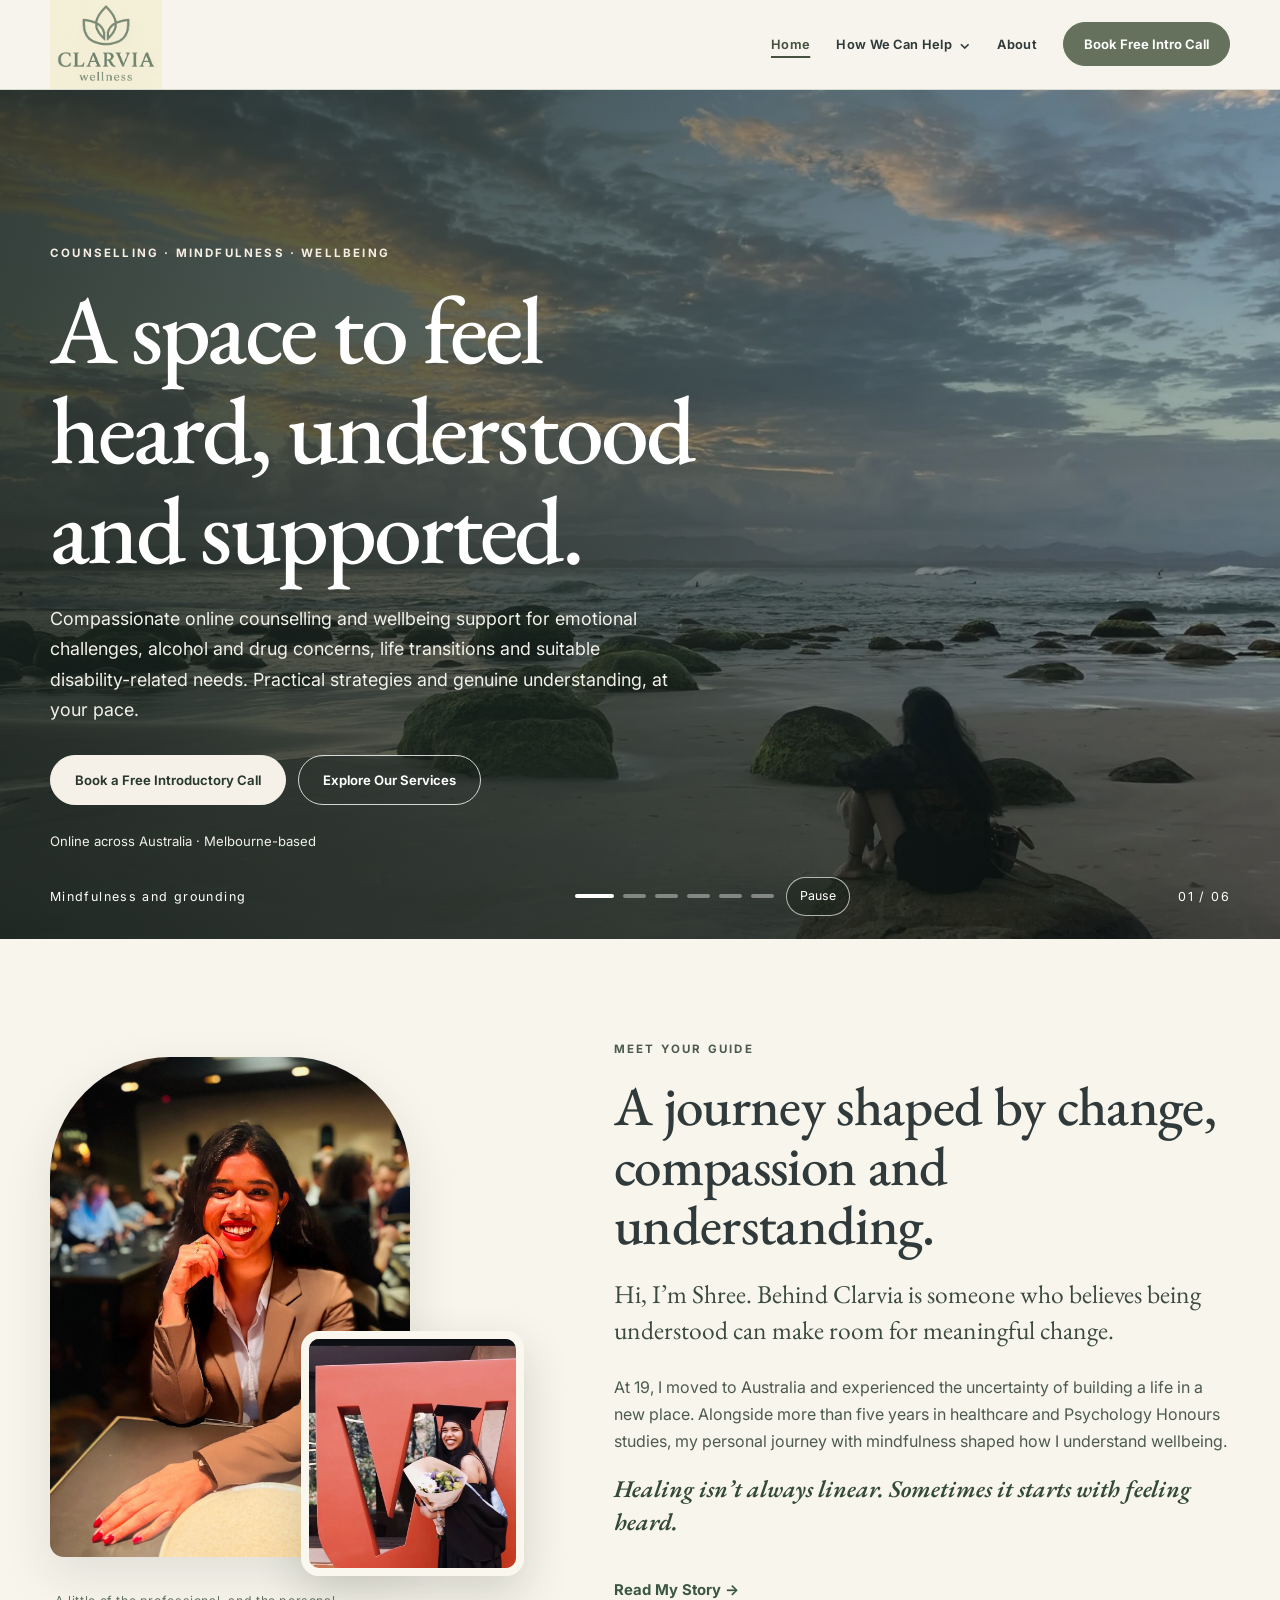
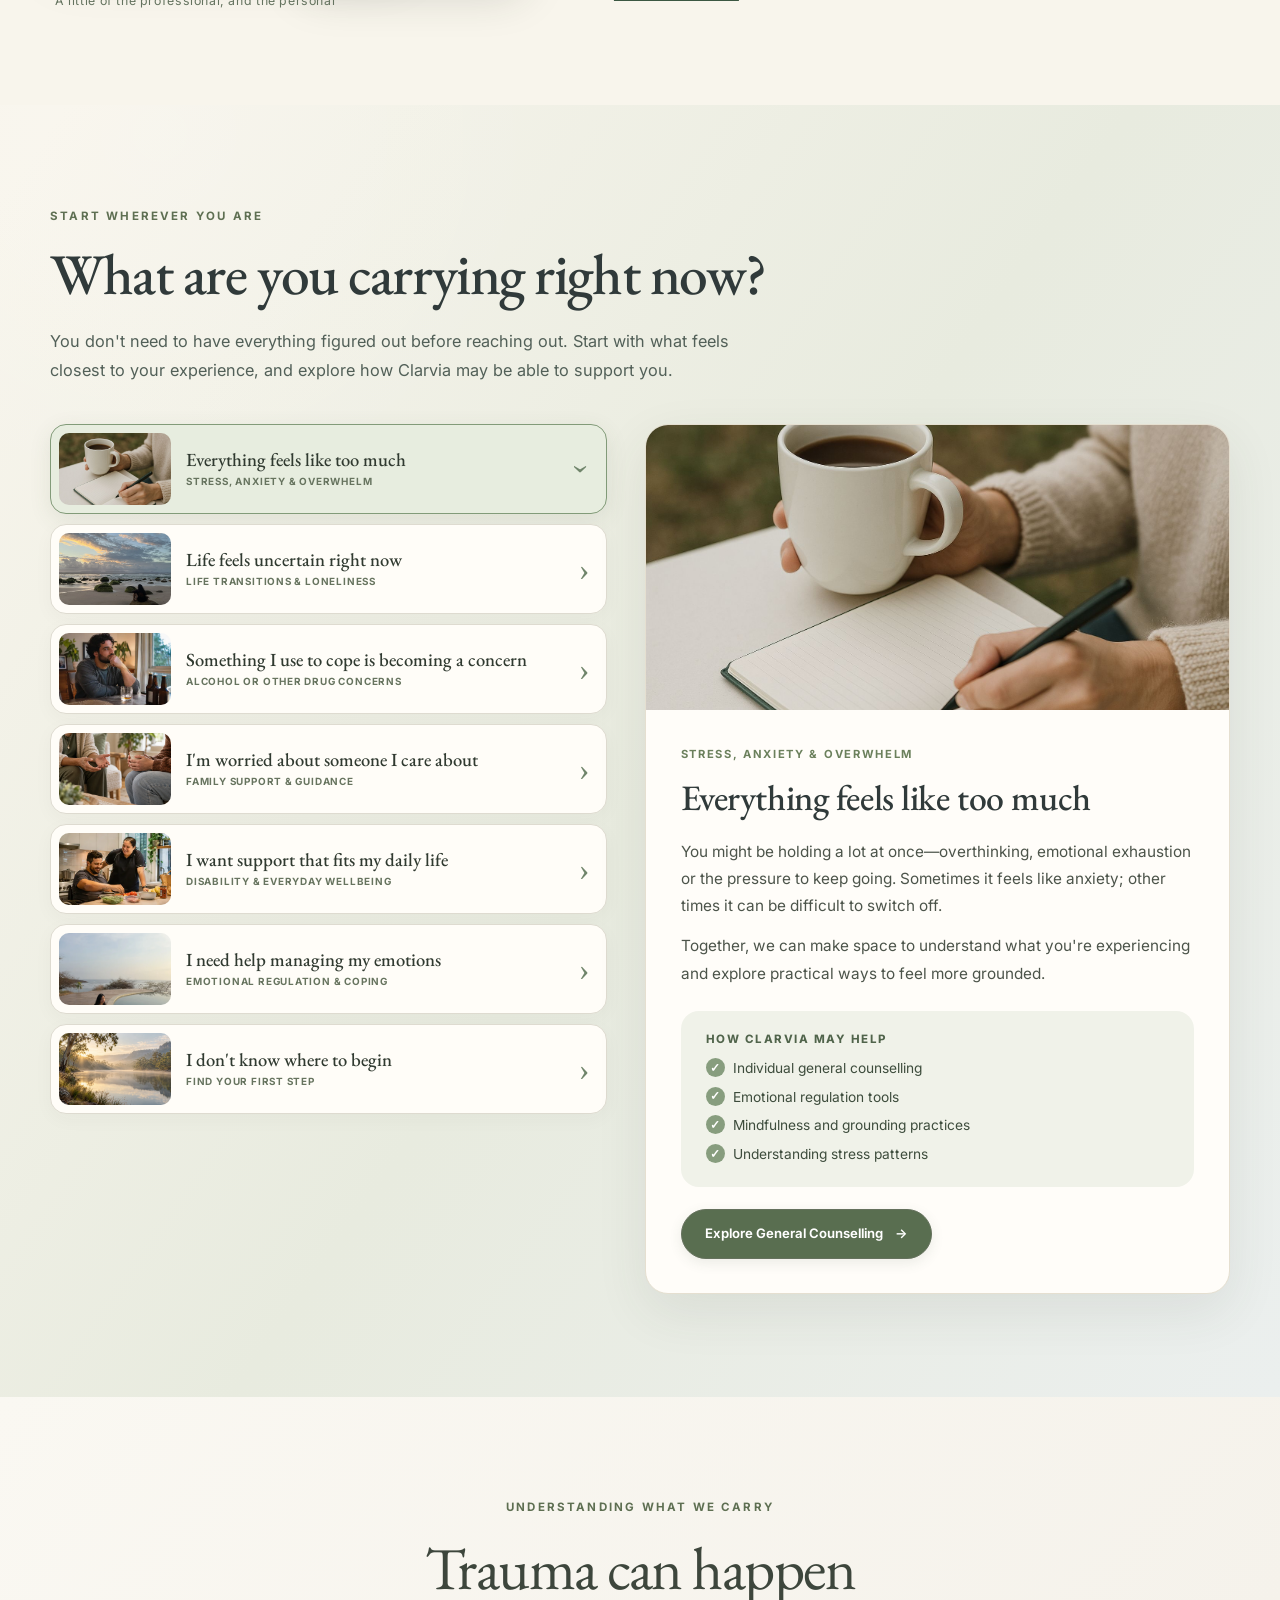
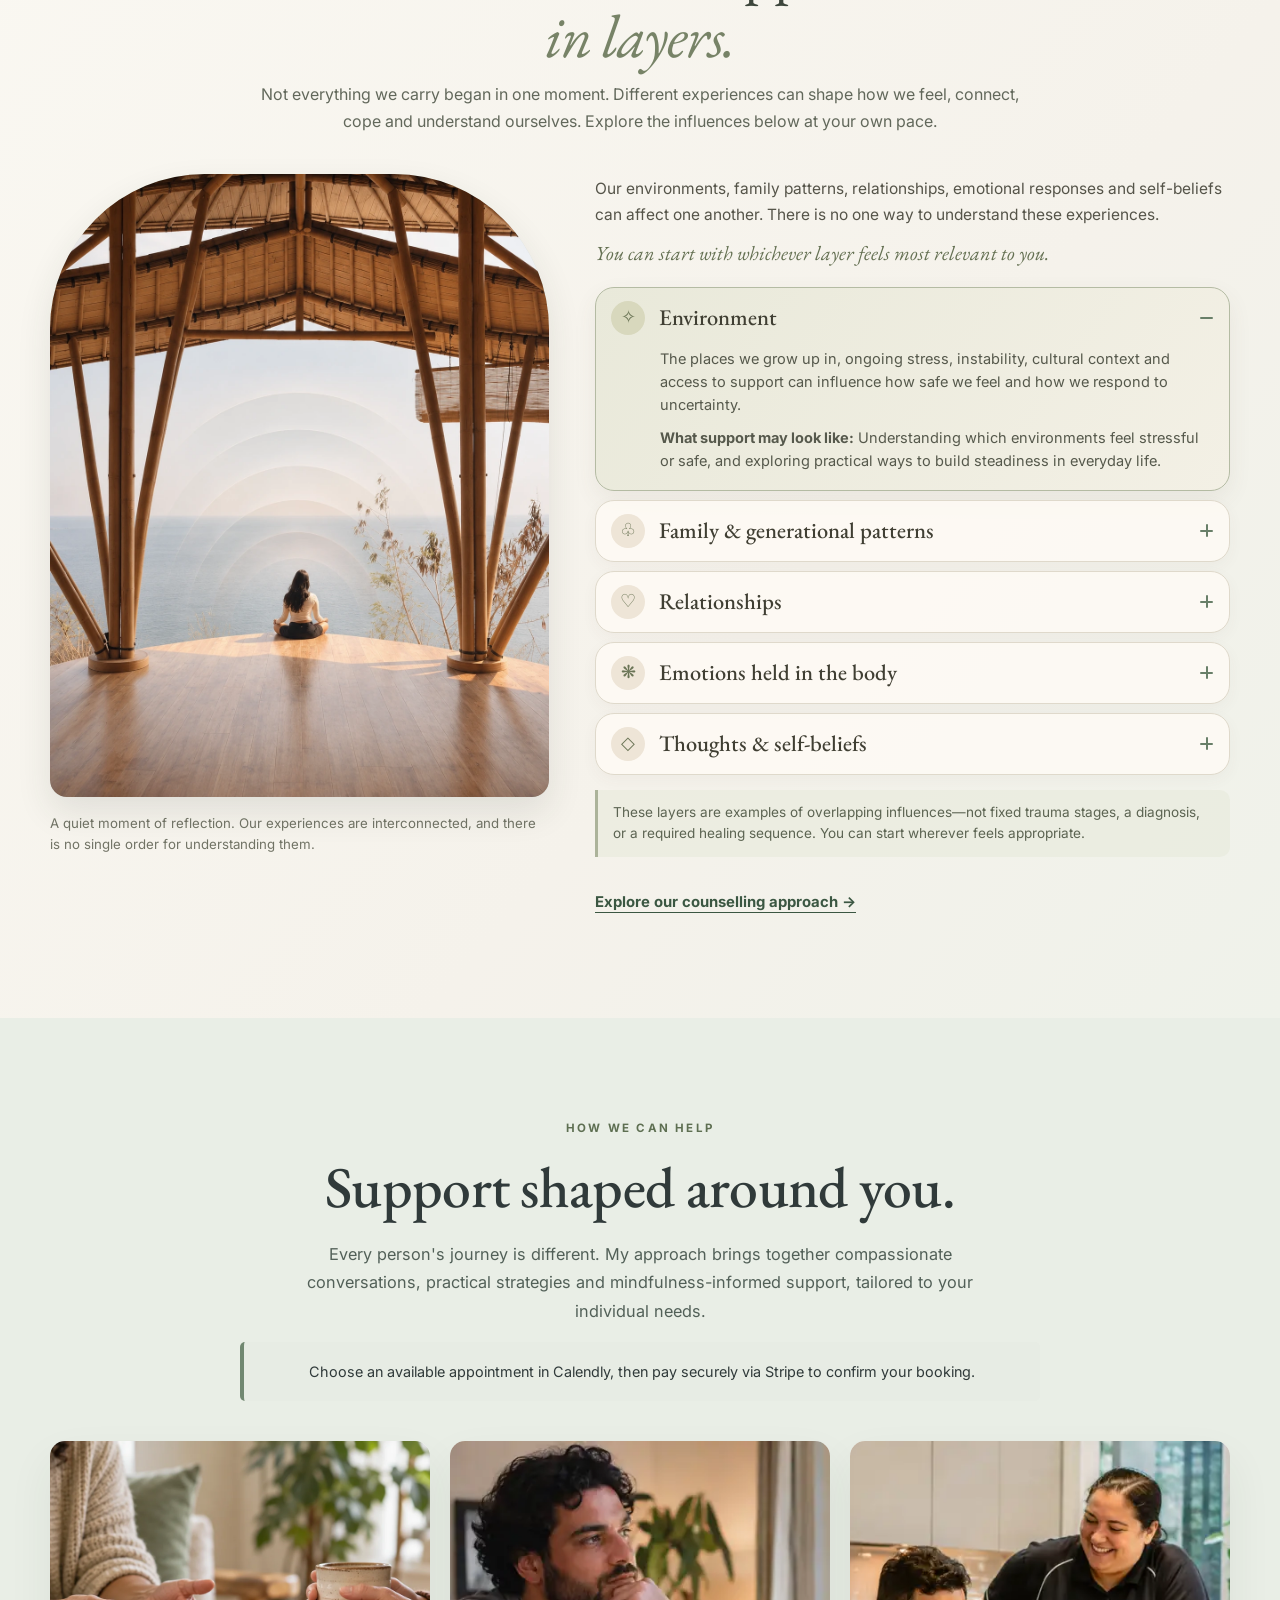
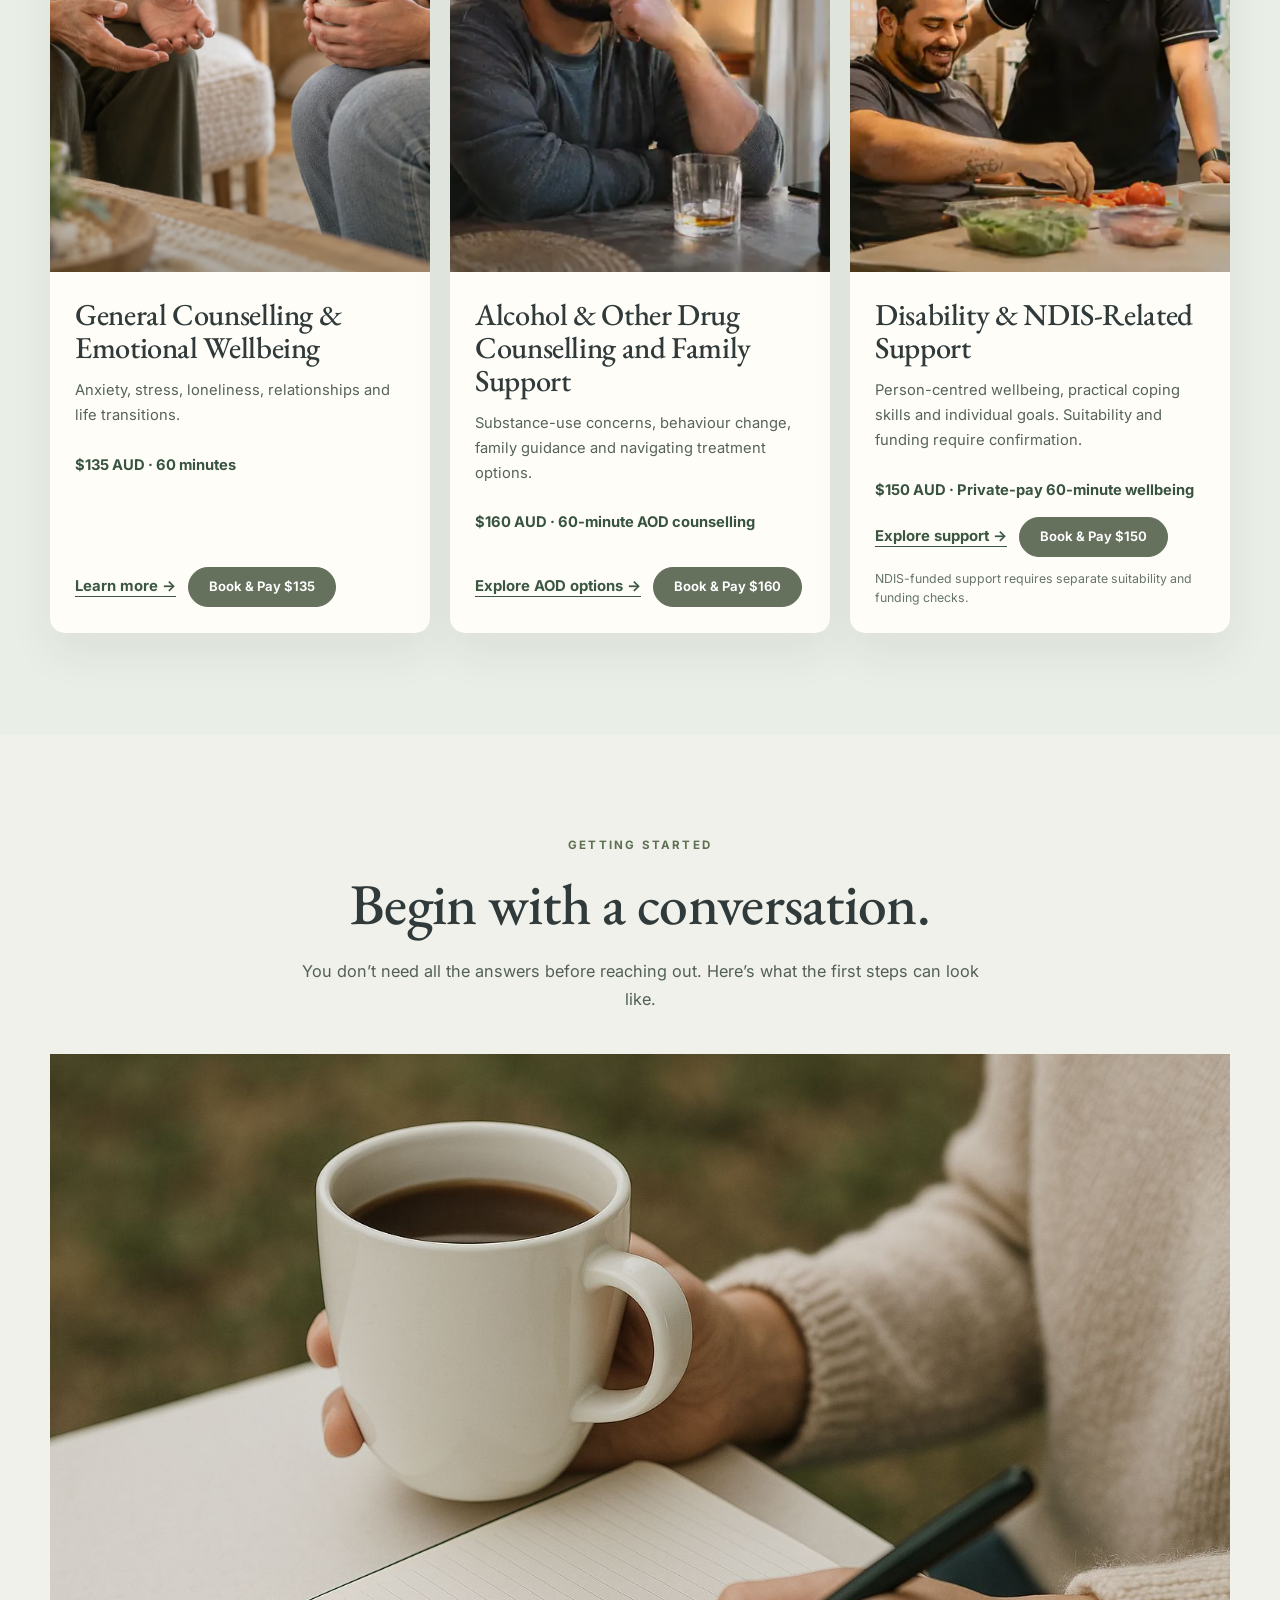
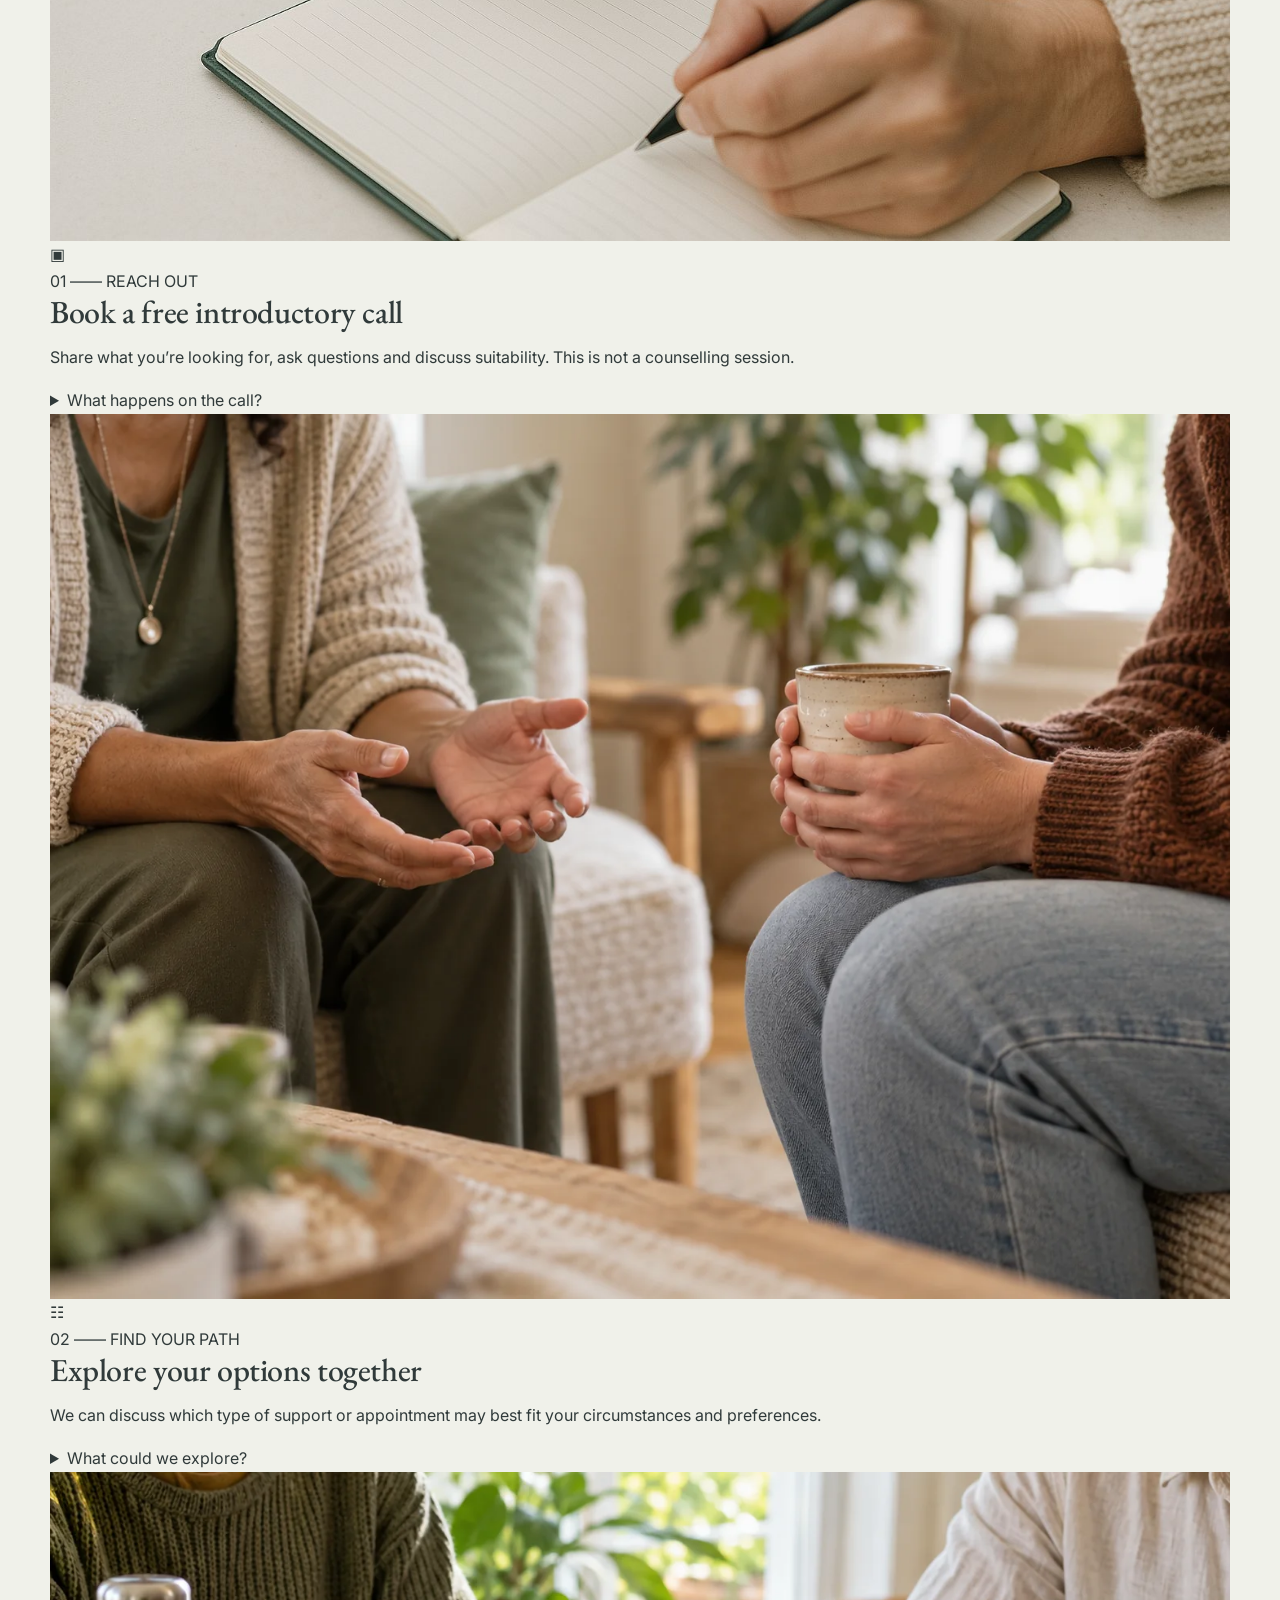
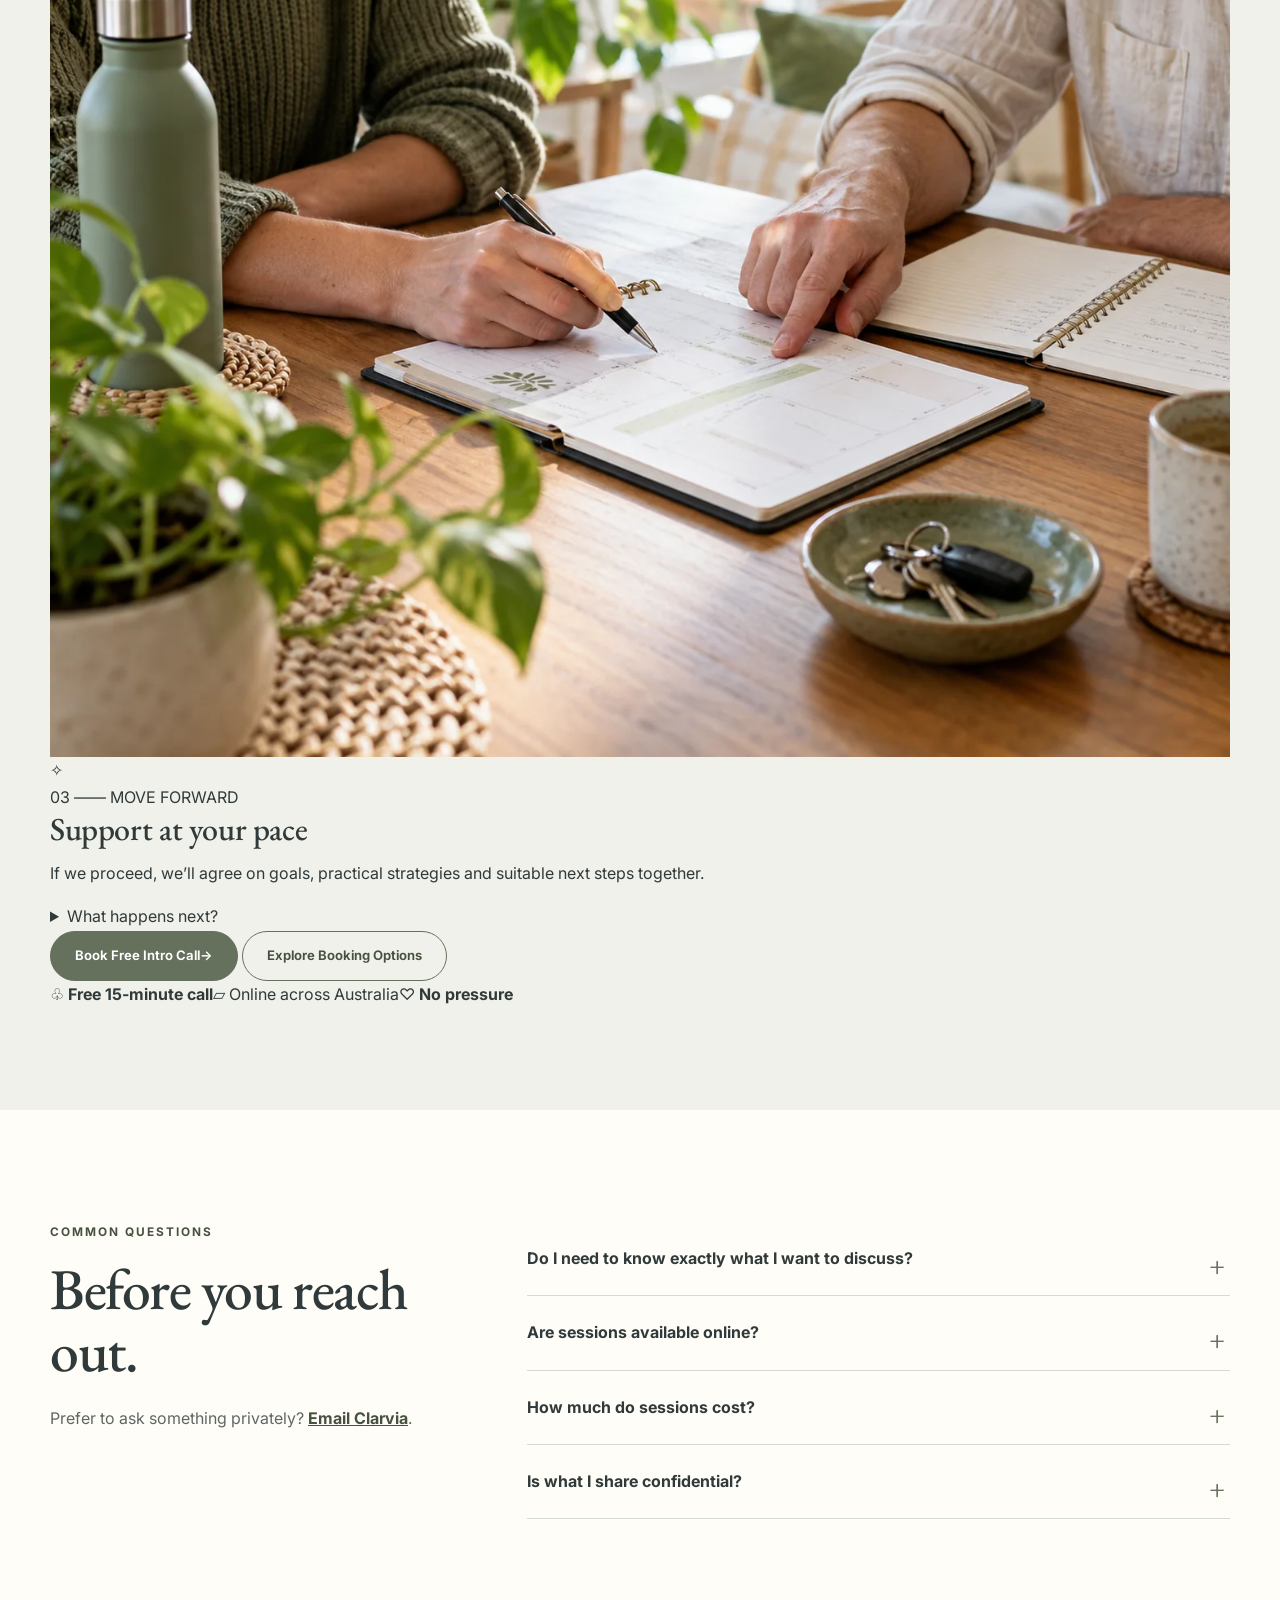
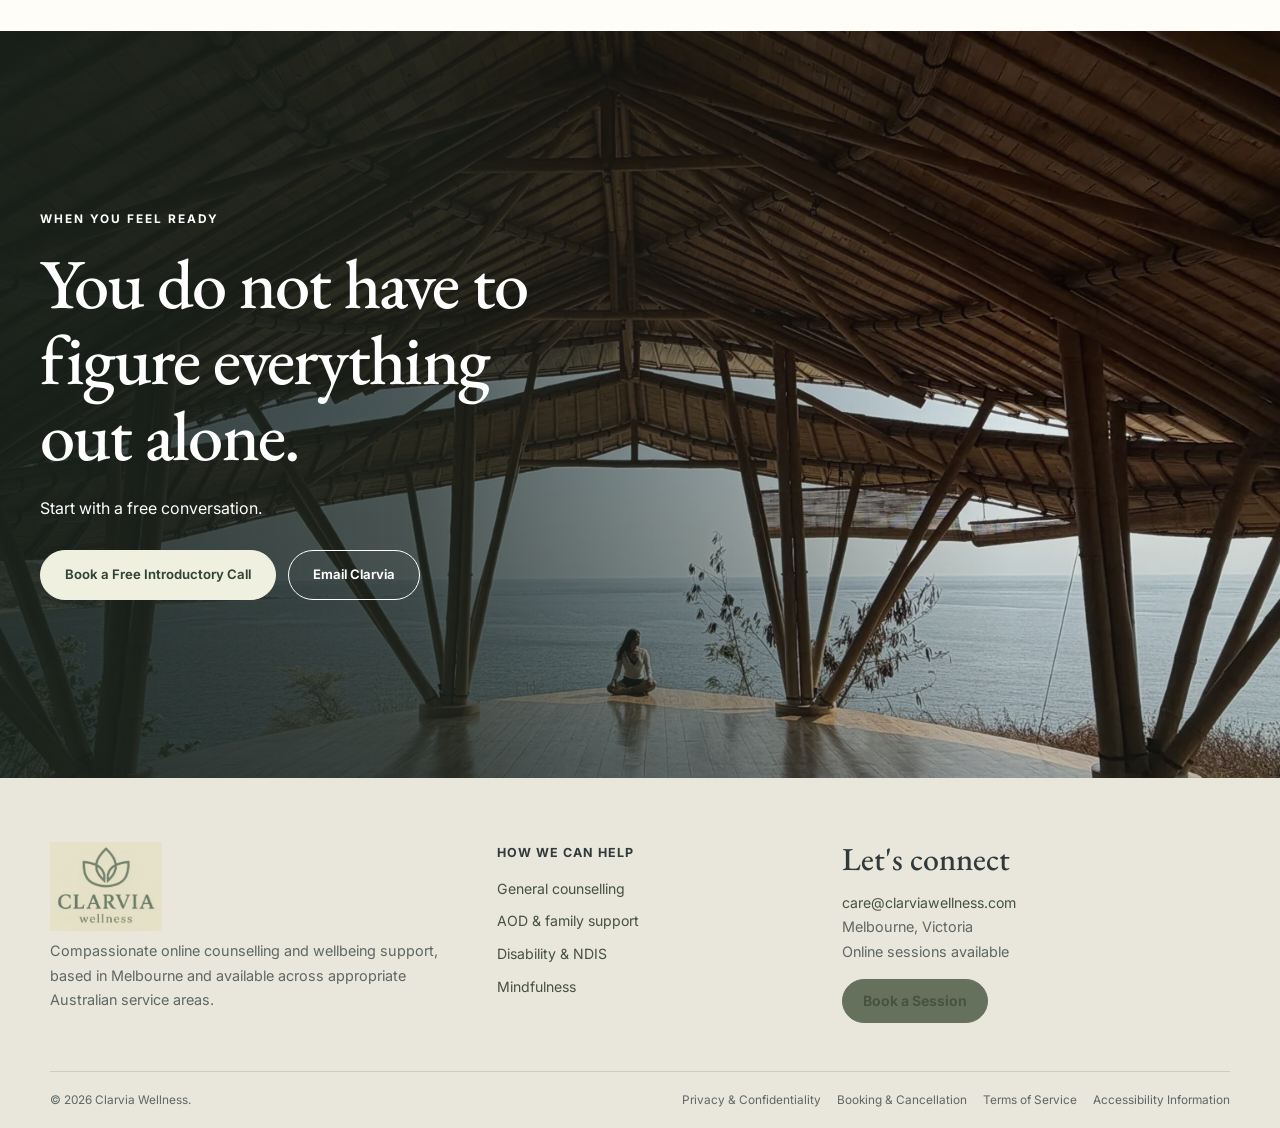
==== commit 9dc2753f: "Redesign getting-started section with photo journey, expandable steps and stronger booking CTAs" ====
--- a/index.html
+++ b/index.html
@@ -379,7 +379,48 @@
   </div>
 </section>
 <section class="cw-section cw-services" id="services"><div class="container"><div class="cw-intro cw-center"><p class="cw-label">How we can help</p><h2>Support shaped around you.</h2><p class="cw-lede cw-center">Every person's journey is different. My approach brings together compassionate conversations, practical strategies and mindfulness-informed support, tailored to your individual needs.</p><p class="cw-plain-notice cw-center">Choose an available appointment in Calendly, then pay securely via Stripe to confirm your booking.</p></div><div class="cw-service-grid"><article class="cw-service"><div class="cw-service-photo"><img src="assets/images/compassionate-conversation.webp" alt="" loading="lazy"></div><div class="cw-service-text"><h3>General Counselling & Emotional Wellbeing</h3><p>Anxiety, stress, loneliness, relationships and life transitions.</p><p class="cw-service-price">$135 AUD · 60 minutes</p><div class="cw-service-checkout"><a class="cw-action" href="general-counselling.html">Learn more →</a><a class="button button-small" href="https://calendly.com/shreegaur/general-counselling-emotional-wellbeing-60-min" target="_blank" rel="noopener noreferrer">Book & Pay $135</a></div></div></article><article class="cw-service"><div class="cw-service-photo"><img src="assets/images/clarvia-service-aod.webp" alt="Adult reflecting quietly on alcohol use at home" loading="lazy" decoding="async"></div><div class="cw-service-text"><h3>Alcohol & Other Drug Counselling and Family Support</h3><p>Substance-use concerns, behaviour change, family guidance and navigating treatment options.</p><p class="cw-service-price">$160 AUD · 60-minute AOD counselling</p><div class="cw-service-checkout"><a class="cw-action" href="aod-counselling.html">Explore AOD options →</a><a class="button button-small" href="https://calendly.com/shreegaur/alcohol-other-drug-counselling-60-min" target="_blank" rel="noopener noreferrer">Book & Pay $160</a></div></div></article><article class="cw-service"><div class="cw-service-photo"><img src="assets/images/clarvia-service-disability.webp" alt="Wheelchair user preparing food alongside a supportive companion" loading="lazy" decoding="async"></div><div class="cw-service-text"><h3>Disability & NDIS-Related Support</h3><p>Person-centred wellbeing, practical coping skills and individual goals. Suitability and funding require confirmation.</p><p class="cw-service-price">$150 AUD · Private-pay 60-minute wellbeing</p><div class="cw-service-checkout"><a class="cw-action" href="ndis-support.html">Explore support →</a><a class="button button-small" href="https://calendly.com/shreegaur/disability-wellbeing-support-private-pay-60-min" target="_blank" rel="noopener noreferrer">Book & Pay $150</a></div><p class="cw-service-note">NDIS-funded support requires separate suitability and funding checks.</p></div></article></div></div></section>
-<section class="cw-section cw-surface" id="getting-started"><div class="container"><div class="cw-intro cw-center"><p class="cw-label">Getting started</p><h2>Begin with a conversation.</h2><p class="cw-lede cw-center">You don't need all the answers before reaching out.</p></div><div class="cw-steps"><article class="cw-step"><span class="cw-step-index">01 / REACH OUT</span><h3>Book an introductory call</h3><p>Share what you're looking for, ask questions and discuss suitability. This is not a counselling session.</p></article><article class="cw-step"><span class="cw-step-index">02 / FIND YOUR PATH</span><h3>Explore your options</h3><p>We can discuss which type of support, appointment or referral may best fit your needs.</p></article><article class="cw-step"><span class="cw-step-index">03 / MOVE FORWARD</span><h3>Support at your pace</h3><p>If we proceed, we'll agree on goals, practical strategies and suitable next steps.</p></article></div><div class="actions" style="justify-content:center;margin-top:36px"><a class="button" href="book.html">View booking options</a></div></div></section>
+<section class="cw-section cw-surface cw-start-journey" id="getting-started" aria-labelledby="cw-start-title">
+  <div class="container">
+    <div class="cw-intro cw-center cw-start-intro">
+      <p class="cw-label">Getting started</p>
+      <h2 id="cw-start-title">Begin with a conversation.</h2>
+      <p class="cw-lede cw-center">You don’t need all the answers before reaching out. Here’s what the first steps can look like.</p>
+    </div>
+    <div class="cw-start-cards" aria-label="Three simple steps to getting started">
+      <article class="cw-start-card">
+        <img class="cw-start-photo" src="assets/images/clarity-call.jpeg" alt="A cup of tea, notebook and laptop in a quiet setting" loading="lazy" decoding="async">
+        <div class="cw-start-card-body">
+          <div class="cw-start-card-header"><span class="cw-start-symbol" aria-hidden="true">▣</span><div class="cw-start-card-heading"><span class="cw-start-number">01 <span aria-hidden="true">——</span> REACH OUT</span><h3>Book a free introductory call</h3></div></div>
+          <p>Share what you’re looking for, ask questions and discuss suitability. This is not a counselling session.</p>
+          <details class="cw-start-detail"><summary>What happens on the call?</summary><p>It’s a free 15-minute conversation to ask questions and discuss whether Clarvia’s services may be a suitable fit. You don’t need to share anything you’re not ready to discuss.</p></details>
+        </div>
+      </article>
+      <article class="cw-start-card">
+        <img class="cw-start-photo" src="assets/images/compassionate-conversation.webp" alt="Two people speaking in a calm and welcoming setting" loading="lazy" decoding="async">
+        <div class="cw-start-card-body">
+          <div class="cw-start-card-header"><span class="cw-start-symbol" aria-hidden="true">☷</span><div class="cw-start-card-heading"><span class="cw-start-number">02 <span aria-hidden="true">——</span> FIND YOUR PATH</span><h3>Explore your options together</h3></div></div>
+          <p>We can discuss which type of support or appointment may best fit your circumstances and preferences.</p>
+          <details class="cw-start-detail"><summary>What could we explore?</summary><p>Depending on your needs, we can talk about general counselling, alcohol and other drug support, disability-related wellbeing, or other appropriate services.</p></details>
+        </div>
+      </article>
+      <article class="cw-start-card">
+        <img class="cw-start-photo" src="assets/images/everyday-goal-planning.webp" alt="Hands writing down personal goals in an open notebook" loading="lazy" decoding="async">
+        <div class="cw-start-card-body">
+          <div class="cw-start-card-header"><span class="cw-start-symbol" aria-hidden="true">✧</span><div class="cw-start-card-heading"><span class="cw-start-number">03 <span aria-hidden="true">——</span> MOVE FORWARD</span><h3>Support at your pace</h3></div></div>
+          <p>If we proceed, we’ll agree on goals, practical strategies and suitable next steps together.</p>
+          <details class="cw-start-detail"><summary>What happens next?</summary><p>You can choose whether to book a session. We’ll discuss a suitable approach and review goals collaboratively, without pressure to commit.</p></details>
+        </div>
+      </article>
+    </div>
+    <div class="cw-start-actions">
+      <a class="button cw-start-primary" href="https://calendly.com/shreegaur/free-introductory-call-15-min" target="_blank" rel="noopener noreferrer">Book Free Intro Call <span aria-hidden="true">→</span></a>
+      <a class="button button-secondary cw-start-secondary" href="book.html">Explore Booking Options</a>
+    </div>
+    <div class="cw-start-reassurance" aria-label="What to expect">
+      <span>♧ <strong>Free 15-minute call</strong></span><span>▱ Online across Australia</span><span>♡ <strong>No pressure</strong></span>
+    </div>
+  </div>
+</section>
 
 
 
--- a/css/styles.css
+++ b/css/styles.css
@@ -717,10 +717,6 @@
 .home-process-list p { color: var(--muted); }
 .home-process-action { margin-top: 44px; text-align: center; }
 
-.home-referrals { background: linear-gradient(115deg, #e6eeeb 0%, #f2f3ea 100%); }
-.home-referrals-grid { display: grid; align-items: start; gap: clamp(48px, 9vw, 120px); grid-template-columns: minmax(0, 1.08fr) minmax(360px, 0.92fr); }
-.home-referrals-copy > p:first-child { max-width: 520px; color: var(--muted); font-size: 1.05rem; }
-.home-disclaimer { padding-top: 23px; margin-top: 30px; border-top: 1px solid rgba(101, 113, 93, 0.28); color: var(--muted); font-size: 0.76rem; line-height: 1.65; }
 
 .home-faq-grid { display: grid; align-items: start; gap: clamp(45px, 9vw, 120px); grid-template-columns: minmax(280px, 0.68fr) minmax(0, 1.32fr); }
 .home-faq .section-heading { position: sticky; top: 124px; }
@@ -735,7 +731,7 @@
   .home-hero-image { min-height: 430px; }
   .home-trust-row { grid-template-columns: repeat(2, 1fr); }
   .home-trust-row li:nth-child(-n + 2) { border-bottom: 1px solid var(--line); }
-  .home-heading-row, .home-meet-grid, .home-referrals-grid, .home-faq-grid { grid-template-columns: 1fr; }
+  .home-heading-row, .home-meet-grid, .home-faq-grid { grid-template-columns: 1fr; }
   .home-heading-row { align-items: start; gap: 20px; }
   .home-heading-row > p { max-width: 650px; }
   .home-meet-grid { gap: 60px; }
@@ -815,10 +811,7 @@
   .home-process-list h3 { margin: 9px 0 6px; font-size: 1.4rem; }
   .home-process-list p { font-size: 0.88rem; line-height: 1.5; }
   .home-process-action { margin-top: 28px; }
-  .home-referrals-grid, .home-faq-grid { gap: 20px; }
-  .home-referrals-copy > p:first-child { font-size: 0.92rem; }
-  .home-referrals-copy .actions { margin-top: 20px; }
-  .home-disclaimer { padding-top: 16px; margin-top: 20px; font-size: 0.68rem; }
+  .home-faq-grid { gap: 20px; }
   .home-faq .faq summary { padding: 18px 40px 18px 0; font-size: 0.88rem; }
   .home-faq .faq details p { padding-bottom: 18px; font-size: 0.86rem; line-height: 1.5; }
   .home-final { padding: 60px 0; }
--- a/css/clarvia-photo-playground.css
+++ b/css/clarvia-photo-playground.css
@@ -392,214 +392,3 @@
 
 /* The approved photo includes its own very soft layer motif; avoid drawing a second overlay. */
 .cw-trauma-refined .cw-trauma-soft-contours { display: none !important; }
-
-
-/* Private design preview — fictional sample reviews, never genuine client testimonials. */
-.cw-feedback-section{
-  position:relative;
-  overflow:hidden;
-  background:linear-gradient(120deg,#f8f5ed 0%,#f2f0e7 55%,#e8ede4 100%);
-  color:#344039;
-}
-.cw-feedback-heading{
-  display:flex;align-items:end;justify-content:space-between;gap:24px;
-  margin-bottom:19px;
-}
-.cw-feedback-heading-copy{max-width:810px;min-width:0}
-.cw-feedback-heading h2{
-  font-size:clamp(2.6rem,4.4vw,4.4rem);line-height:1.1;
-  letter-spacing:-.027em;margin:0 0 12px;color:#354038;
-}
-.cw-feedback-heading .cw-lede{margin:0;color:#5a675b;line-height:1.7}
-.cw-feedback-toggle{
-  flex:none;display:inline-flex;align-items:center;justify-content:center;
-  gap:9px;min-height:42px;padding:10px 15px;
-  border:1px solid #a6b49f;border-radius:999px;
-  font:600 .82rem/1.3 Inter,Arial,sans-serif;
-  background:#fffdf8;color:#3e5941;cursor:pointer;
-}
-.cw-feedback-toggle:hover{background:#e4ebdf}
-.cw-feedback-toggle:focus-visible{outline:3px solid #617d67;outline-offset:3px}
-.cw-feedback-disclosure{
-  font:.83rem/1.65 Inter,Arial,sans-serif;color:#5c6456;
-  padding:13px 17px;border-radius:11px;border-left:3px solid #8b9b83;
-  background:rgba(255,253,248,.9);margin:0 0 30px;
-}
-.cw-feedback-marquee{
-  width:100%;max-width:100%;overflow:hidden;display:grid;gap:15px;
-  margin:0 auto;mask-image:linear-gradient(to right,transparent,#000 5%,#000 95%,transparent);
-}
-.cw-feedback-row{width:100%;min-width:0;overflow:hidden}
-.cw-feedback-track{
-  display:flex;align-items:stretch;gap:0;width:max-content;
-  animation:cw-feedback-glide 66s linear infinite;
-  will-change:transform;
-}
-.cw-feedback-row-2 .cw-feedback-track{animation-duration:76s;animation-delay:-30s}
-.cw-feedback-set{
-  display:flex;align-items:stretch;gap:14px;
-  width:max-content;padding-right:14px;
-}
-.cw-feedback-card{
-  display:flex;flex-direction:column;gap:14px;
-  flex:0 0 275px;width:275px;min-height:212px;max-width:275px;
-  padding:21px 23px 18px;border:1px solid #e0e2d7;
-  border-radius:18px;background:#fffdf8;
-  box-shadow:0 6px 21px rgba(58,69,52,.06);
-  box-sizing:border-box;
-}
-.cw-feedback-row-1 .cw-feedback-card:nth-child(4n + 2),
-.cw-feedback-row-2 .cw-feedback-card:nth-child(4n + 3){
-  background:#e5eadf;border-color:#d3dcd0;
-}
-.cw-feedback-row-1 .cw-feedback-card:nth-child(4n + 4),
-.cw-feedback-row-2 .cw-feedback-card:nth-child(4n + 1){
-  background:#f3eee4;border-color:#e5e0d4;
-}
-.cw-feedback-card-kicker{
-  display:inline-flex;align-items:center;
-  color:#5d7059;font:700 .61rem/1.4 Inter,Arial,sans-serif;
-  letter-spacing:.12em;text-transform:uppercase;
-}
-.cw-feedback-card p{
-  font:400 clamp(1.06rem,1.35vw,1.25rem)/1.32 "EB Garamond",Georgia,serif;
-  color:#354038;margin:0;flex:1;overflow-wrap:break-word;
-}
-.cw-feedback-card-status{
-  color:#6f786c;font:500 .62rem/1.4 Inter,Arial,sans-serif;
-  border-top:1px solid rgba(76,91,73,.13);padding-top:10px;
-}
-.cw-feedback-section.is-paused .cw-feedback-track,
-.cw-feedback-marquee:hover .cw-feedback-track,
-.cw-feedback-marquee:focus-within .cw-feedback-track{
-  animation-play-state:paused;
-}
-@keyframes cw-feedback-glide{from{transform:translateX(0)}to{transform:translateX(-50%)}}
-.cw-feedback-footer{
-  display:flex;justify-content:space-between;align-items:center;gap:18px;
-  padding-top:25px;
-}
-.cw-feedback-footer p{color:#626c60;font-size:.79rem;line-height:1.5;max-width:580px;margin:0}
-.cw-feedback-footer a{
-  color:#435f46;font-size:.86rem;font-weight:700;
-  text-underline-offset:5px;text-decoration:underline;white-space:normal;
-}
-@media(max-width:760px){
-  .cw-feedback-heading{display:block;margin-bottom:17px}
-  .cw-feedback-heading h2{font-size:clamp(2.45rem,10vw,3.55rem)}
-  .cw-feedback-heading .cw-lede{font-size:1rem}
-  .cw-feedback-toggle{margin-top:20px;font-size:.77rem;min-height:42px}
-  .cw-feedback-disclosure{padding:12px 14px;font-size:.74rem;margin-bottom:20px}
-  .cw-feedback-marquee{gap:11px;mask-image:none;overflow:hidden}
-  .cw-feedback-set{gap:11px;padding-right:11px}
-  .cw-feedback-card{
-    flex-basis:230px;width:230px;max-width:230px;
-    min-height:200px;padding:18px 18px 16px;border-radius:15px;
-    gap:12px;
-  }
-  .cw-feedback-card p{font-size:1.16rem}
-  .cw-feedback-track{animation-duration:78s}
-  .cw-feedback-row-2 .cw-feedback-track{animation-duration:88s}
-  .cw-feedback-footer{display:block;padding-top:21px}
-  .cw-feedback-footer a{display:inline-block;margin-top:12px}
-}
-@media(max-width:360px){
-  .cw-feedback-card{flex-basis:208px;width:208px;max-width:208px}
-  .cw-feedback-card p{font-size:1.1rem}
-}
-@media(prefers-reduced-motion:reduce){
-  .cw-feedback-row{overflow-x:auto;overscroll-behavior-inline:contain;scrollbar-width:thin}
-  .cw-feedback-track{animation:none !important;transform:none !important;will-change:auto}
-  .cw-feedback-set[aria-hidden="true"]{display:none}
-  .cw-feedback-marquee{mask-image:none}
-  .cw-feedback-toggle{display:none}
-}
-
-
-/* Square-shaped testimonial-style sample cards: existing Clarvia palette and spacing. */
-.cw-feedback-section .cw-feedback-card{
-  flex:0 0 275px;
-  width:275px;
-  max-width:275px;
-  height:275px;
-  min-height:275px;
-  padding:22px 21px 18px;
-  border-radius:17px;
-  gap:12px;
-  overflow:hidden;
-}
-.cw-feedback-section .cw-feedback-card p{
-  font-size:clamp(1.04rem,1.25vw,1.17rem);
-  line-height:1.25;
-  flex:1;
-  overflow-wrap:break-word;
-}
-.cw-feedback-section .cw-feedback-card-status{
-  line-height:1.35;
-  font-size:.65rem;
-  font-weight:600;
-}
-@media(max-width:760px){
-  .cw-feedback-section .cw-feedback-card{
-    flex:0 0 244px;
-    width:244px;
-    max-width:244px;
-    height:244px;
-    min-height:244px;
-    padding:17px 16px 15px;
-    gap:9px;
-  }
-  .cw-feedback-section .cw-feedback-card p{font-size:1.07rem;line-height:1.2}
-  .cw-feedback-section .cw-feedback-card-status{font-size:.57rem}
-}
-@media(max-width:360px){
-  .cw-feedback-section .cw-feedback-card{
-    flex-basis:224px;
-    width:224px;
-    max-width:224px;
-    height:224px;
-    min-height:224px;
-    padding:14px 13px 12px;
-  }
-  .cw-feedback-section .cw-feedback-card p{font-size:.99rem;line-height:1.18}
-}
-
-
-/* One uninterrupted horizontal line, as requested: 20 squares loop seamlessly. */
-.cw-feedback-section .cw-feedback-marquee{
-  display:block;
-  width:100%;
-  max-width:100%;
-  overflow:hidden;
-}
-.cw-feedback-section .cw-feedback-row-single{
-  display:block;
-  width:100%;
-  overflow:hidden;
-}
-.cw-feedback-section .cw-feedback-row-single .cw-feedback-track{
-  display:flex;
-  flex-wrap:nowrap;
-  align-items:stretch;
-  width:max-content;
-  animation:cw-feedback-glide 118s linear infinite;
-}
-.cw-feedback-section .cw-feedback-row-single .cw-feedback-set{
-  display:flex;
-  flex-wrap:nowrap;
-  flex:none;
-  align-items:stretch;
-}
-.cw-feedback-section .cw-feedback-row-single .cw-feedback-card{flex-shrink:0;}
-@media(max-width:760px){
-  .cw-feedback-section .cw-feedback-row-single .cw-feedback-track{
-    animation-duration:145s;
-  }
-}
-@media(prefers-reduced-motion:reduce){
-  .cw-feedback-section .cw-feedback-row-single{overflow-x:auto}
-  .cw-feedback-section .cw-feedback-row-single .cw-feedback-track{
-    animation:none !important;
-    transform:none !important;
-  }
-}
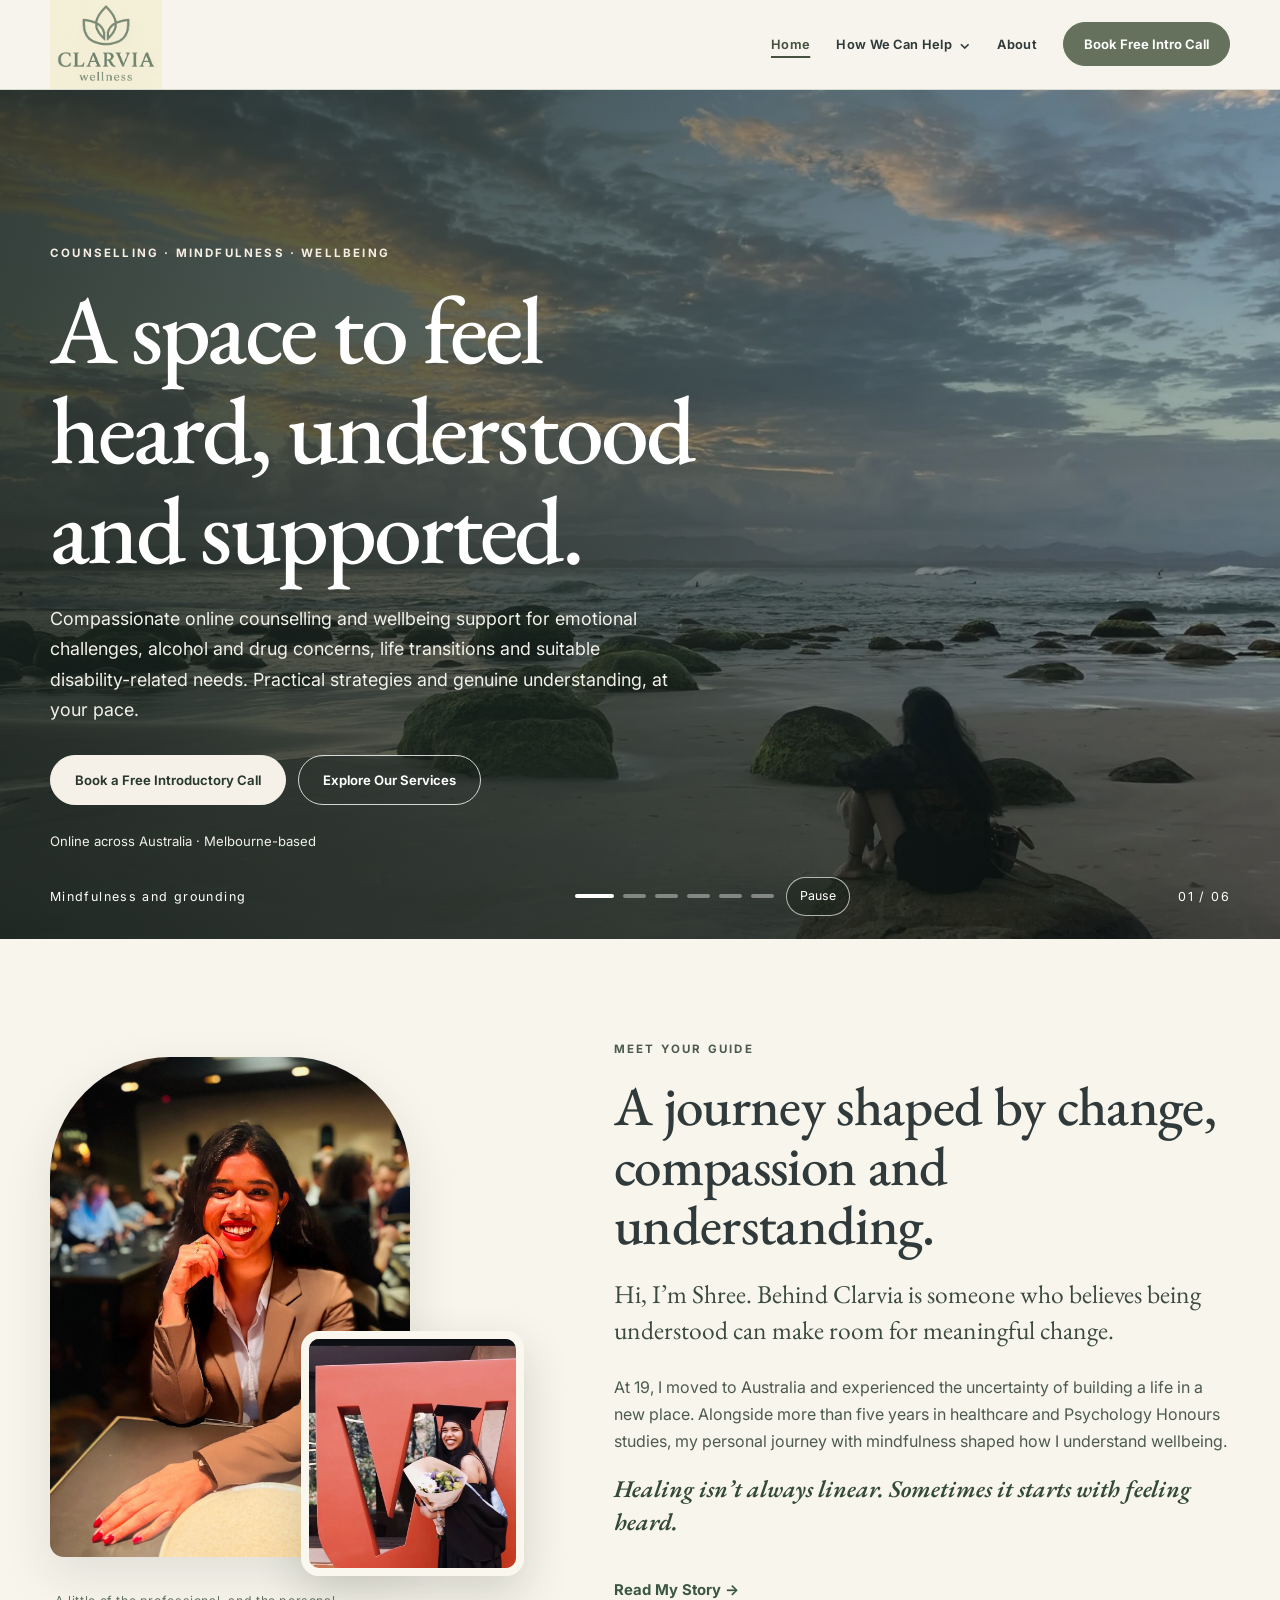
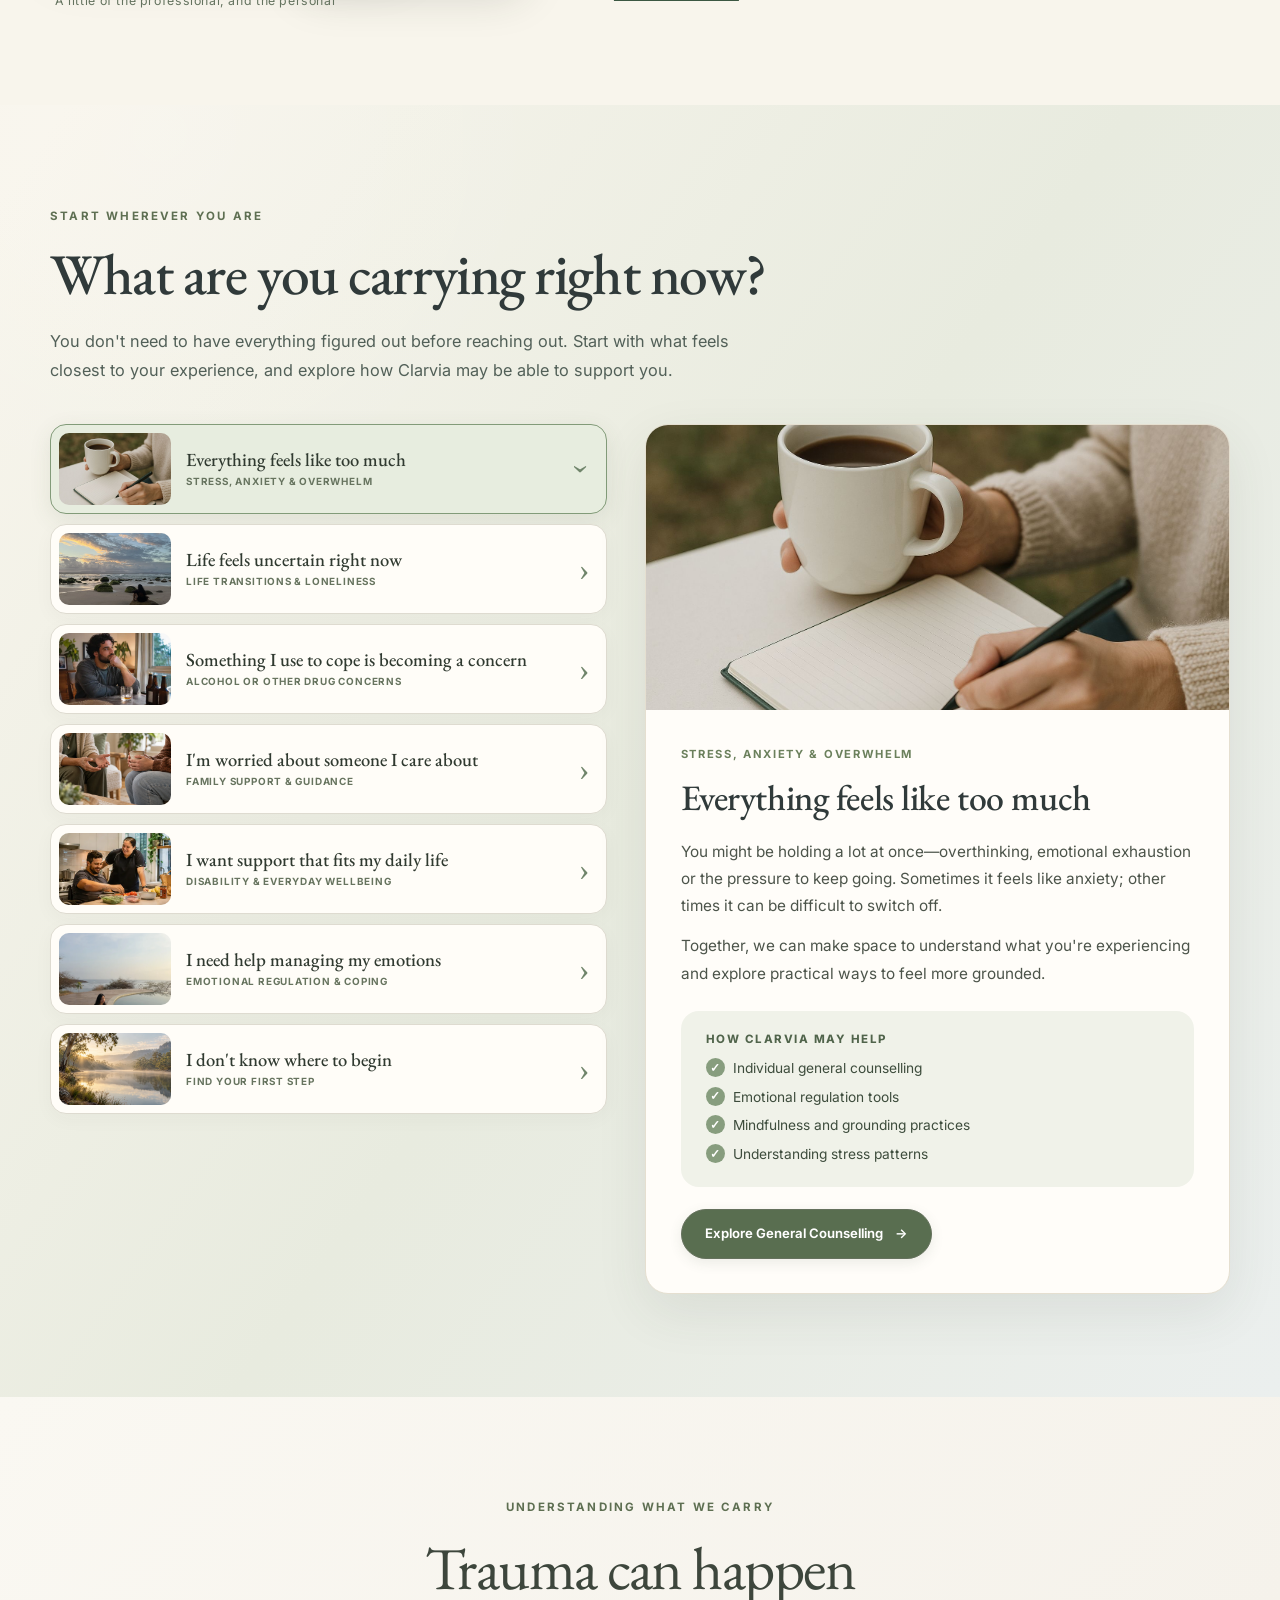
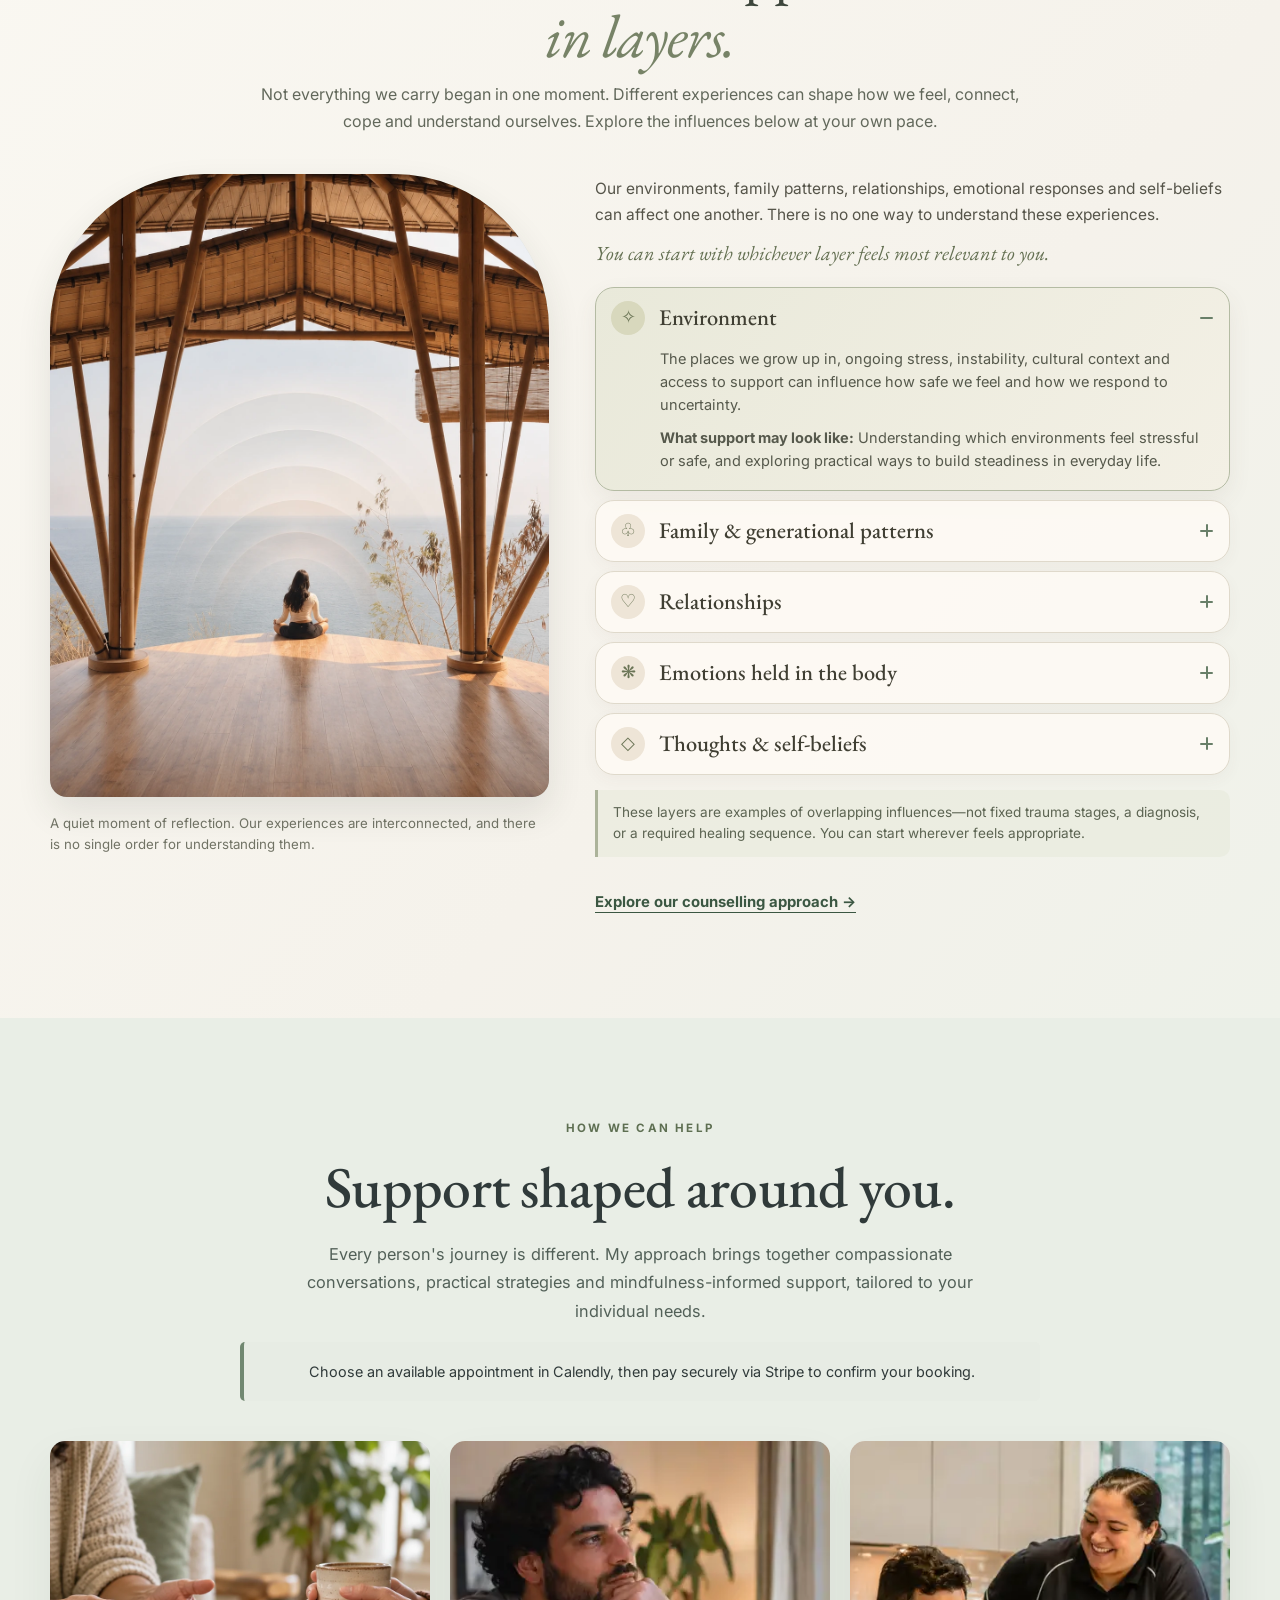
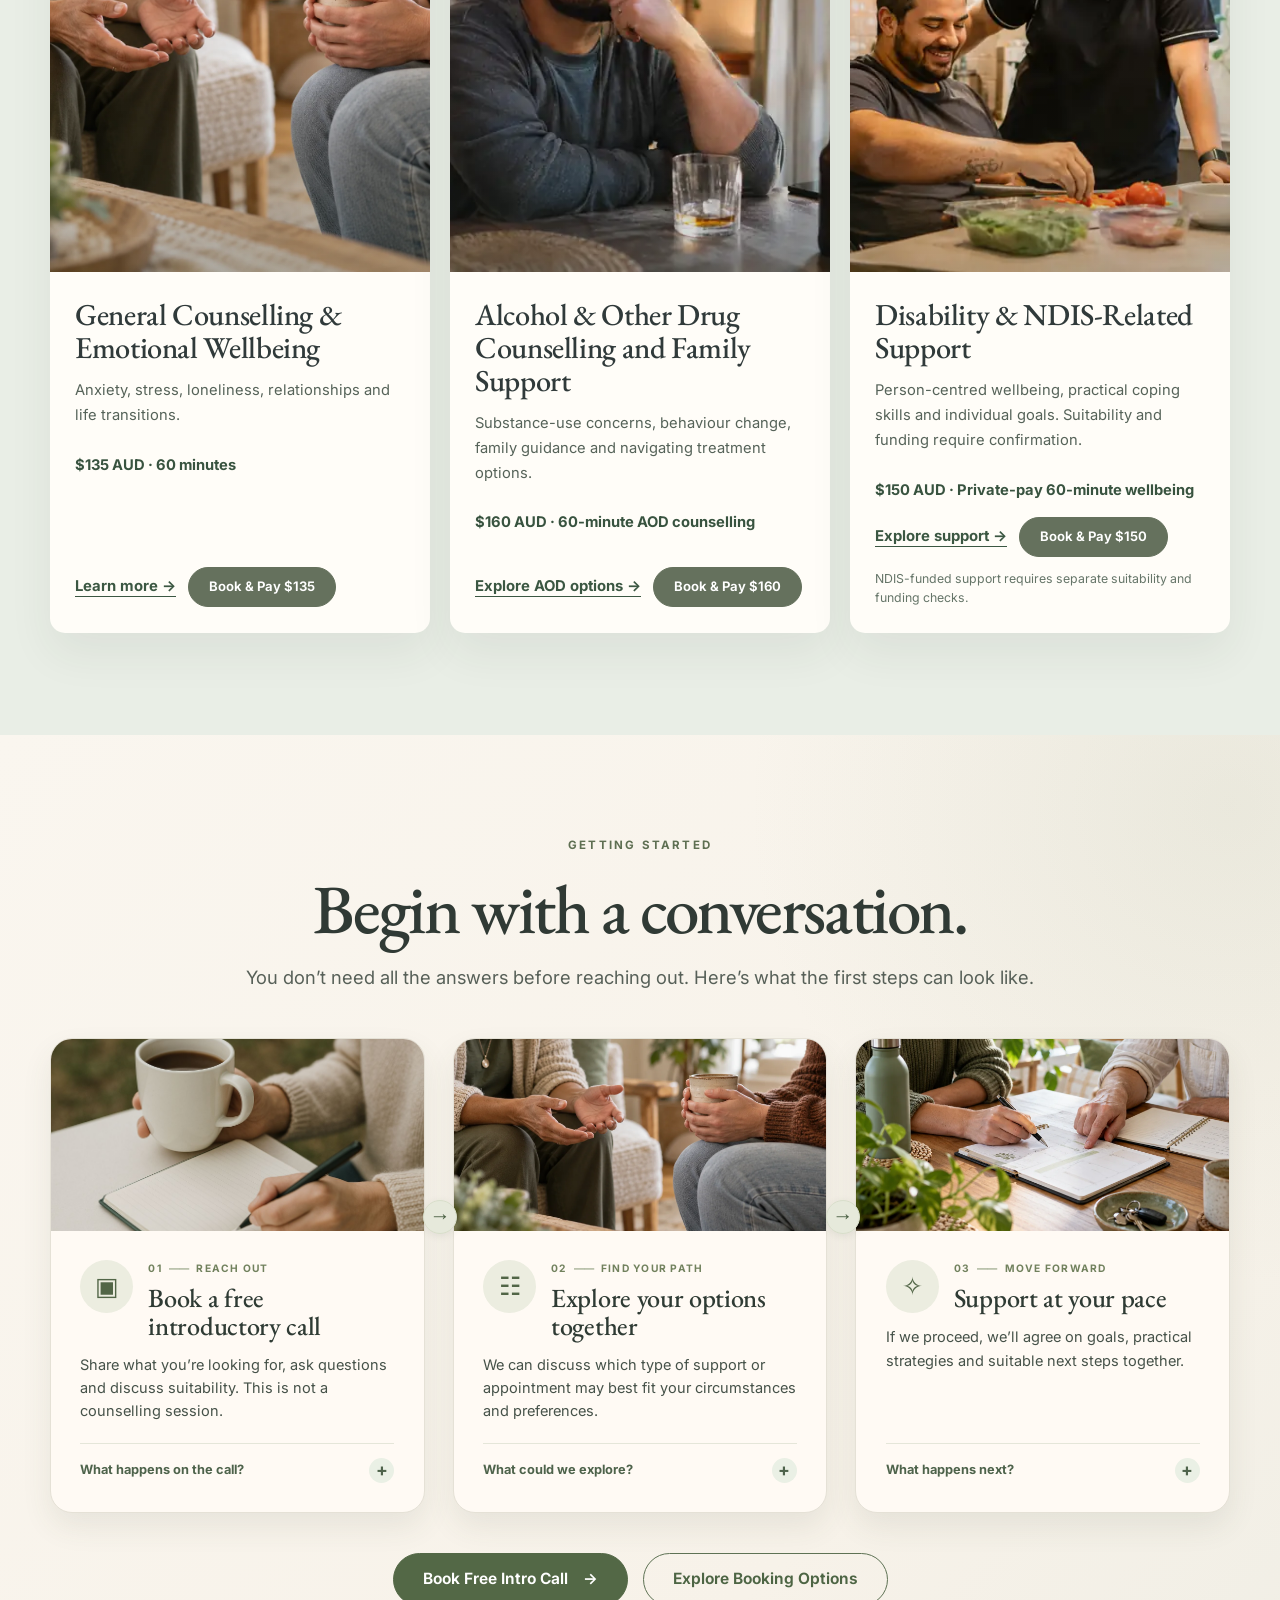
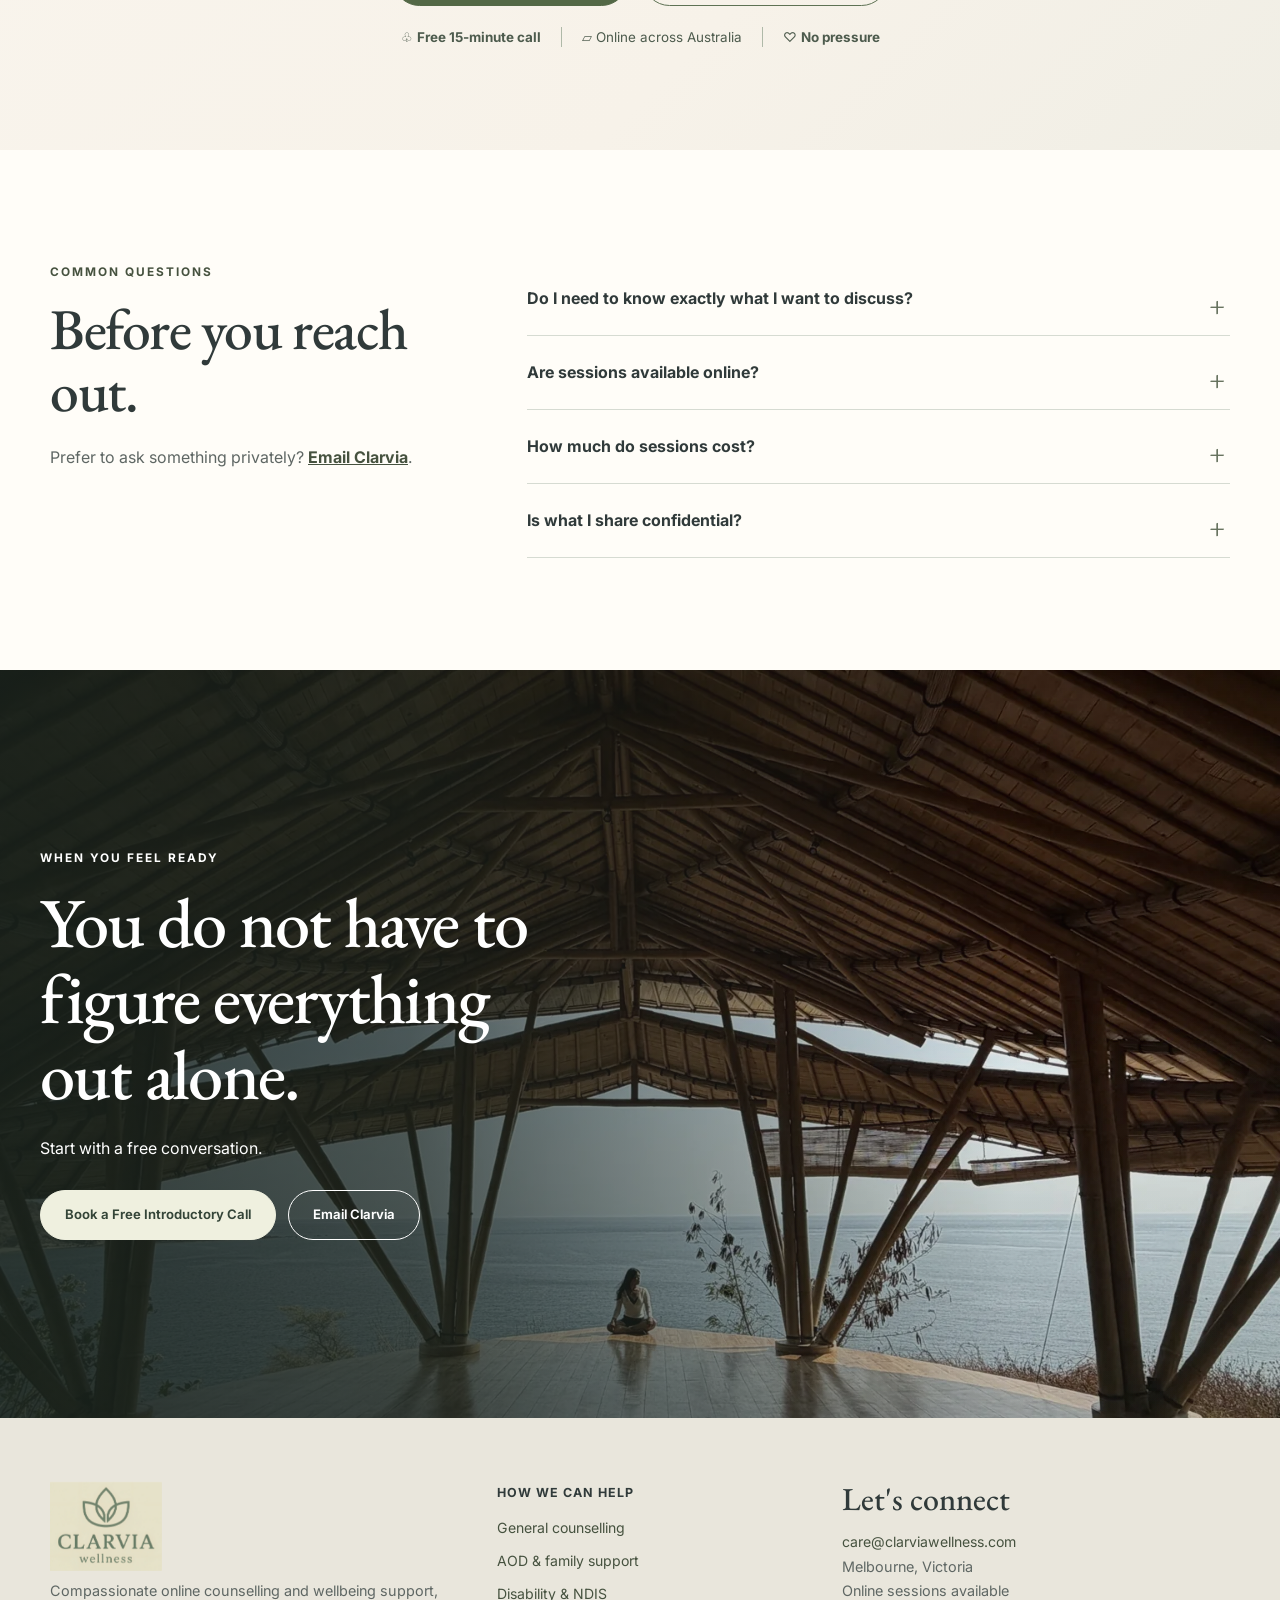
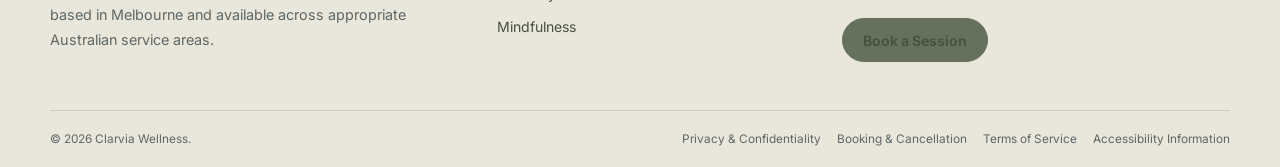
==== commit 50cd7c07: "Enforce bounded desktop photo cards and refresh getting-started stylesheet cache" ====
--- a/index.html
+++ b/index.html
@@ -18,7 +18,7 @@
     <link rel="stylesheet" href="css/styles.css" />
     <script src="js/main.js" defer></script>
     <link rel="stylesheet" href="css/clarvia-refresh.css" />
-  <link rel="stylesheet" href="css/clarvia-photo-playground.css" />
+  <link rel="stylesheet" href="css/clarvia-photo-playground.css?v=getting-started-layout-2" />
 
 <style id="cw-desktop-carry-fix">
 /* Critical section-scoped styling keeps desktop emotion stories intact
@@ -275,6 +275,72 @@
     height: 70px !important;
     min-height: 70px !important;
     max-height: 70px !important;
+  }
+}
+</style>
+
+<style id="cw-getting-started-critical-layout">
+/* Scoped fallback ensures photo cards remain three compact columns, even when
+   shared styles or a previously cached stylesheet override the section. */
+#getting-started .cw-start-cards {
+  display:grid !important;
+  grid-template-columns:repeat(3,minmax(0,1fr)) !important;
+  align-items:stretch !important;
+  gap:clamp(16px,2.4vw,28px) !important;
+  width:100% !important;
+  min-width:0 !important;
+  max-width:100% !important;
+  margin-inline:auto !important;
+}
+#getting-started .cw-start-card {
+  display:flex !important;
+  flex-direction:column !important;
+  width:100% !important;
+  max-width:100% !important;
+  min-width:0 !important;
+  margin:0 !important;
+  box-sizing:border-box !important;
+  overflow:visible;
+}
+#getting-started .cw-start-card > img.cw-start-photo {
+  display:block !important;
+  width:100% !important;
+  max-width:100% !important;
+  min-width:0 !important;
+  height:clamp(155px,15vw,210px) !important;
+  max-height:210px !important;
+  aspect-ratio:auto !important;
+  object-fit:cover !important;
+  object-position:center !important;
+  flex:none !important;
+}
+#getting-started .cw-start-card-body {
+  display:flex !important;
+  flex-direction:column !important;
+  flex:1 1 auto !important;
+  min-width:0 !important;
+  width:100% !important;
+  box-sizing:border-box !important;
+}
+@media(min-width:761px) and (max-width:1050px) {
+  #getting-started .cw-start-cards{
+    grid-template-columns:repeat(2,minmax(0,1fr)) !important;
+    max-width:850px !important;
+  }
+  #getting-started .cw-start-card > img.cw-start-photo{
+    height:185px !important;
+    max-height:185px !important;
+  }
+}
+@media(max-width:760px) {
+  #getting-started .cw-start-cards{
+    grid-template-columns:minmax(0,1fr) !important;
+    max-width:460px !important;
+    gap:20px !important;
+  }
+  #getting-started .cw-start-card > img.cw-start-photo{
+    height:185px !important;
+    max-height:185px !important;
   }
 }
 </style>
--- a/css/clarvia-photo-playground.css
+++ b/css/clarvia-photo-playground.css
@@ -392,3 +392,70 @@
 
 /* The approved photo includes its own very soft layer motif; avoid drawing a second overlay. */
 .cw-trauma-refined .cw-trauma-soft-contours { display: none !important; }
+
+/* Photo-led getting-started journey */
+
+#getting-started.cw-start-journey {
+  background:radial-gradient(circle at 96% 7%,rgba(164,178,150,.16),transparent 31%),
+             linear-gradient(135deg,#faf6ef 0%,#f7f2e9 70%,#f0eee5 100%);
+  overflow:hidden;
+}
+#getting-started .cw-start-intro{max-width:950px;margin:0 auto 45px}
+#getting-started .cw-start-intro h2{font-size:clamp(2.9rem,5.4vw,5.6rem);line-height:1.04;letter-spacing:-.035em;color:#303a35;margin:0 0 16px}
+#getting-started .cw-start-intro .cw-lede{margin:0 auto;max-width:850px;color:#576058;font-size:clamp(1rem,1.45vw,1.15rem)}
+#getting-started .cw-start-cards{display:grid;grid-template-columns:repeat(3,minmax(0,1fr));gap:clamp(16px,2.8vw,33px);align-items:stretch}
+#getting-started .cw-start-card{min-width:0;display:flex;flex-direction:column;position:relative;background:#fffaf4;border:1px solid #e5e1d6;border-radius:22px;overflow:visible;box-shadow:0 14px 30px rgba(71,74,52,.09);transition:transform .2s ease,box-shadow .2s ease}
+#getting-started .cw-start-card:hover{transform:translateY(-3px);box-shadow:0 19px 36px rgba(71,74,52,.13)}
+#getting-started .cw-start-photo{display:block;width:100%;height:clamp(145px,17vw,230px);object-fit:cover;object-position:center;border-radius:21px 21px 0 0;background:#e4e8dd}
+#getting-started .cw-start-card-body{display:flex;flex-direction:column;gap:13px;flex:1;padding:clamp(19px,2.3vw,30px)}
+#getting-started .cw-start-card-header{display:flex;align-items:flex-start;gap:15px}
+#getting-started .cw-start-symbol{flex:none;display:grid;place-items:center;width:53px;height:53px;border-radius:50%;background:#ecede0;color:#526647;font-size:1.55rem;line-height:1}
+#getting-started .cw-start-card-heading{min-width:0}
+#getting-started .cw-start-number{display:block;color:#71815d;font:700 .64rem/1.35 Inter,Arial,sans-serif;letter-spacing:.12em;margin:2px 0 8px}
+#getting-started .cw-start-number span{letter-spacing:0;padding:0 4px;color:#9aa889}
+#getting-started .cw-start-card h3{font-size:clamp(1.45rem,2.05vw,2.15rem);line-height:1.08;font-weight:500;color:#2f3b34;margin:0}
+#getting-started .cw-start-card-body>p{color:#465249;font-size:clamp(.91rem,1.09vw,1rem);line-height:1.6;margin:0 0 6px}
+#getting-started .cw-start-detail{margin-top:auto;border-top:1px solid #e5e6d9;padding-top:14px}
+#getting-started .cw-start-detail summary{cursor:pointer;font:700 .8rem/1.4 Inter,Arial,sans-serif;color:#4e634b;list-style:none;display:flex;justify-content:space-between;gap:10px;align-items:center}
+#getting-started .cw-start-detail summary::-webkit-details-marker{display:none}
+#getting-started .cw-start-detail summary:after{content:"+";display:grid;place-items:center;width:25px;height:25px;background:#eaf0e5;border-radius:50%;font-size:1.1rem;flex:none}
+#getting-started .cw-start-detail[open] summary:after{content:"−"}
+#getting-started .cw-start-detail summary:focus-visible{outline:3px solid #607a62;outline-offset:4px;border-radius:5px}
+#getting-started .cw-start-detail p{font-size:.86rem;line-height:1.6;color:#536356;margin:11px 0 0}
+#getting-started .cw-start-actions{display:flex;justify-content:center;align-items:center;flex-wrap:wrap;gap:15px;margin:40px 0 21px}
+#getting-started .cw-start-actions .button{min-height:52px;padding:15px 29px;border-radius:999px;text-align:center;font-size:.97rem;display:inline-flex;justify-content:center;align-items:center;gap:15px;box-sizing:border-box;text-decoration:none}
+#getting-started .cw-start-actions .cw-start-primary{background:#536846;border-color:#536846;color:#fff}
+#getting-started .cw-start-actions .cw-start-primary:hover{background:#43573b;border-color:#43573b;color:#fff}
+#getting-started .cw-start-actions .cw-start-secondary{background:transparent;border:1.5px solid #5e7254;color:#4d6544}
+#getting-started .cw-start-actions .cw-start-secondary:hover{background:#e8ede3;color:#354a35}
+#getting-started .cw-start-reassurance{display:flex;justify-content:center;align-items:center;flex-wrap:wrap;gap:0;color:#4d5b4d;font:.84rem/1.5 Inter,Arial,sans-serif}
+#getting-started .cw-start-reassurance span{padding:0 20px;border-right:1px solid #afb9a8}
+#getting-started .cw-start-reassurance span:last-child{border-right:0}
+@media(min-width:901px){
+  #getting-started .cw-start-card:not(:last-child):after{content:"→";position:absolute;z-index:2;right:calc(clamp(16px,2.8vw,33px) / -2 - 17px);top:34%;display:grid;place-items:center;width:34px;height:34px;border-radius:50%;background:#e6e9db;border:1px solid #d8deca;color:#495f42;font:700 1.3rem/1 Arial,sans-serif;box-shadow:0 2px 8px rgba(45,66,40,.09);pointer-events:none}
+}
+@media(max-width:900px){
+  #getting-started .cw-start-cards{grid-template-columns:repeat(2,minmax(0,1fr))}
+  #getting-started .cw-start-photo{height:190px}
+  #getting-started .cw-start-card-body{padding:22px}
+}
+@media(max-width:600px){
+  #getting-started.cw-start-journey{padding-block:64px}
+  #getting-started .cw-start-intro{margin-bottom:28px}
+  #getting-started .cw-start-intro h2{font-size:clamp(2.6rem,10vw,3.5rem)}
+  #getting-started .cw-start-intro .cw-lede{font-size:.98rem;line-height:1.55}
+  #getting-started .cw-start-cards{grid-template-columns:minmax(0,1fr);gap:22px}
+  #getting-started .cw-start-card{border-radius:18px;max-width:460px;width:100%;margin-inline:auto}
+  #getting-started .cw-start-photo{height:185px;border-radius:17px 17px 0 0}
+  #getting-started .cw-start-card-body{padding:21px;gap:12px}
+  #getting-started .cw-start-card h3{font-size:1.75rem}
+  #getting-started .cw-start-symbol{width:45px;height:45px;font-size:1.35rem}
+  #getting-started .cw-start-actions{margin-top:30px;gap:11px}
+  #getting-started .cw-start-actions .button{width:100%;max-width:460px;min-height:51px;padding:13px 18px}
+  #getting-started .cw-start-reassurance{row-gap:10px;font-size:.75rem}
+  #getting-started .cw-start-reassurance span{padding:0 9px}
+}
+@media(prefers-reduced-motion:reduce){
+  #getting-started .cw-start-card{transition:none}
+  #getting-started .cw-start-card:hover{transform:none}
+}
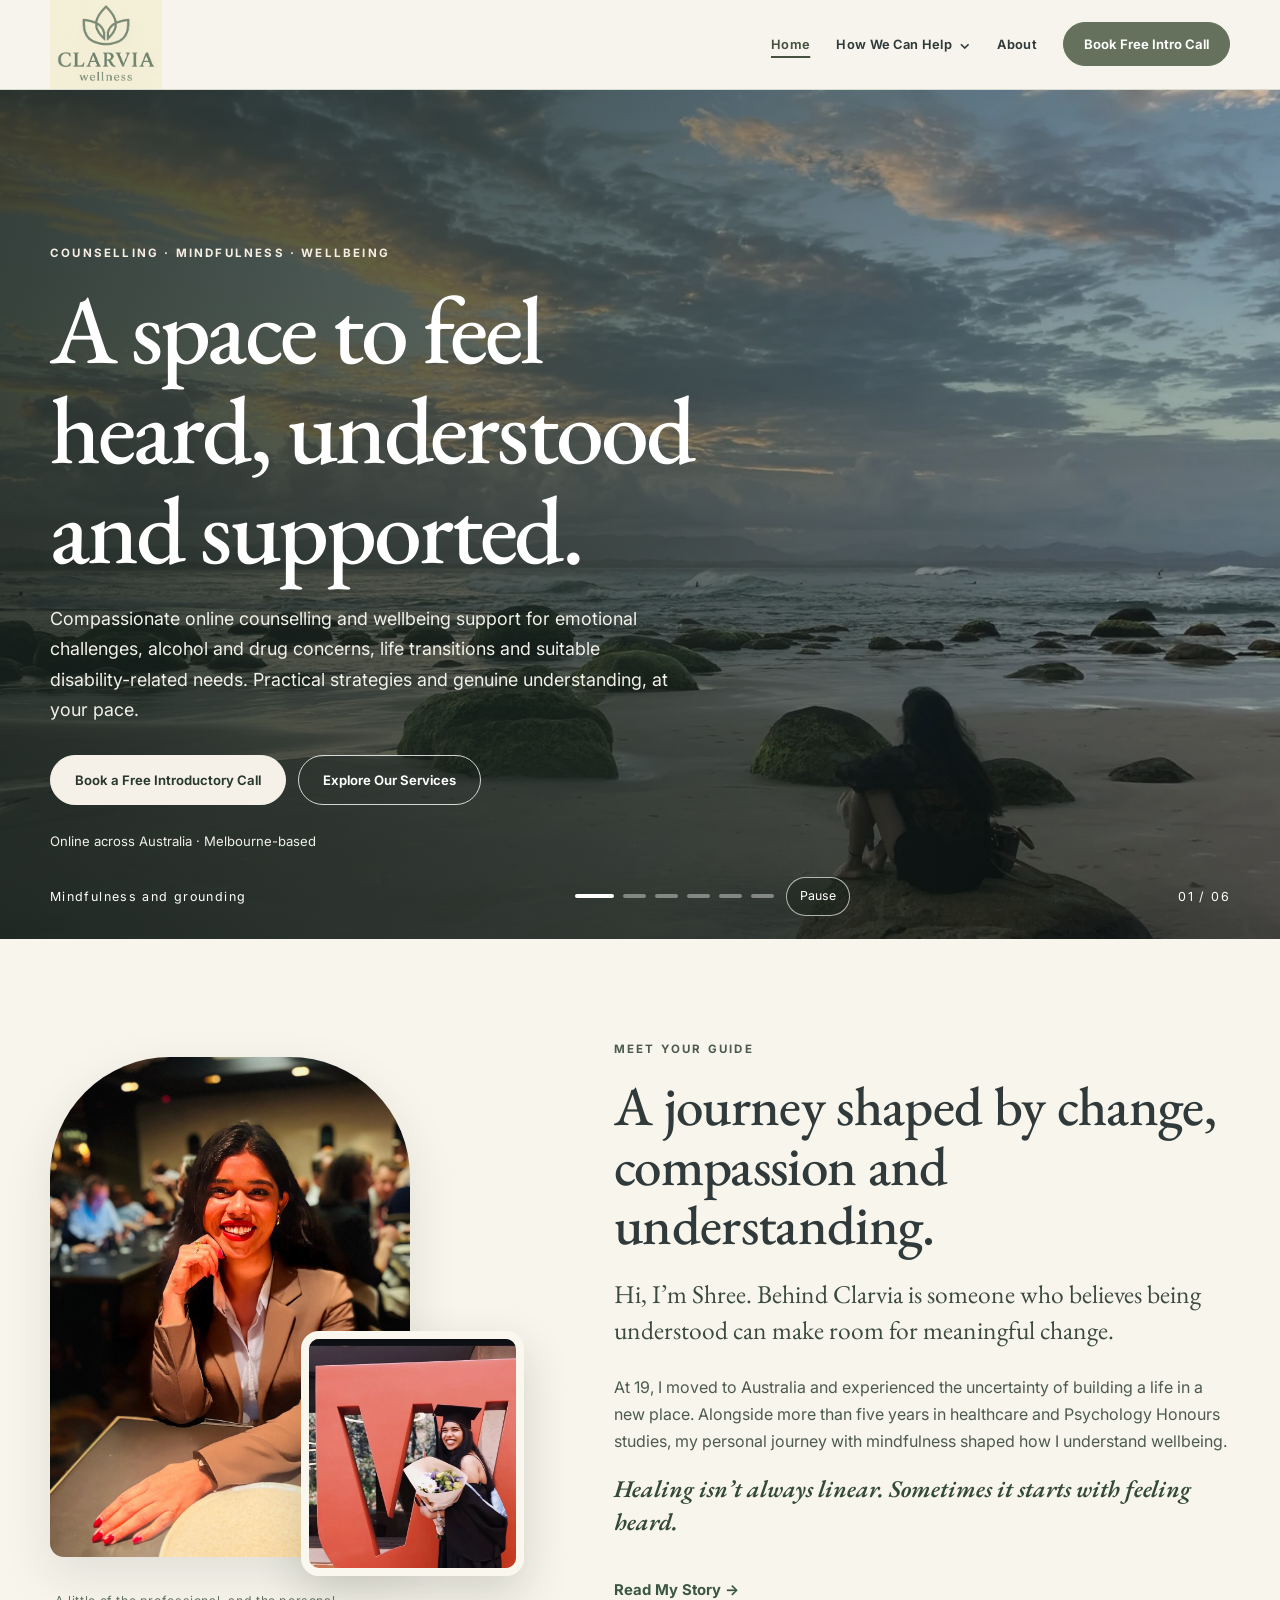
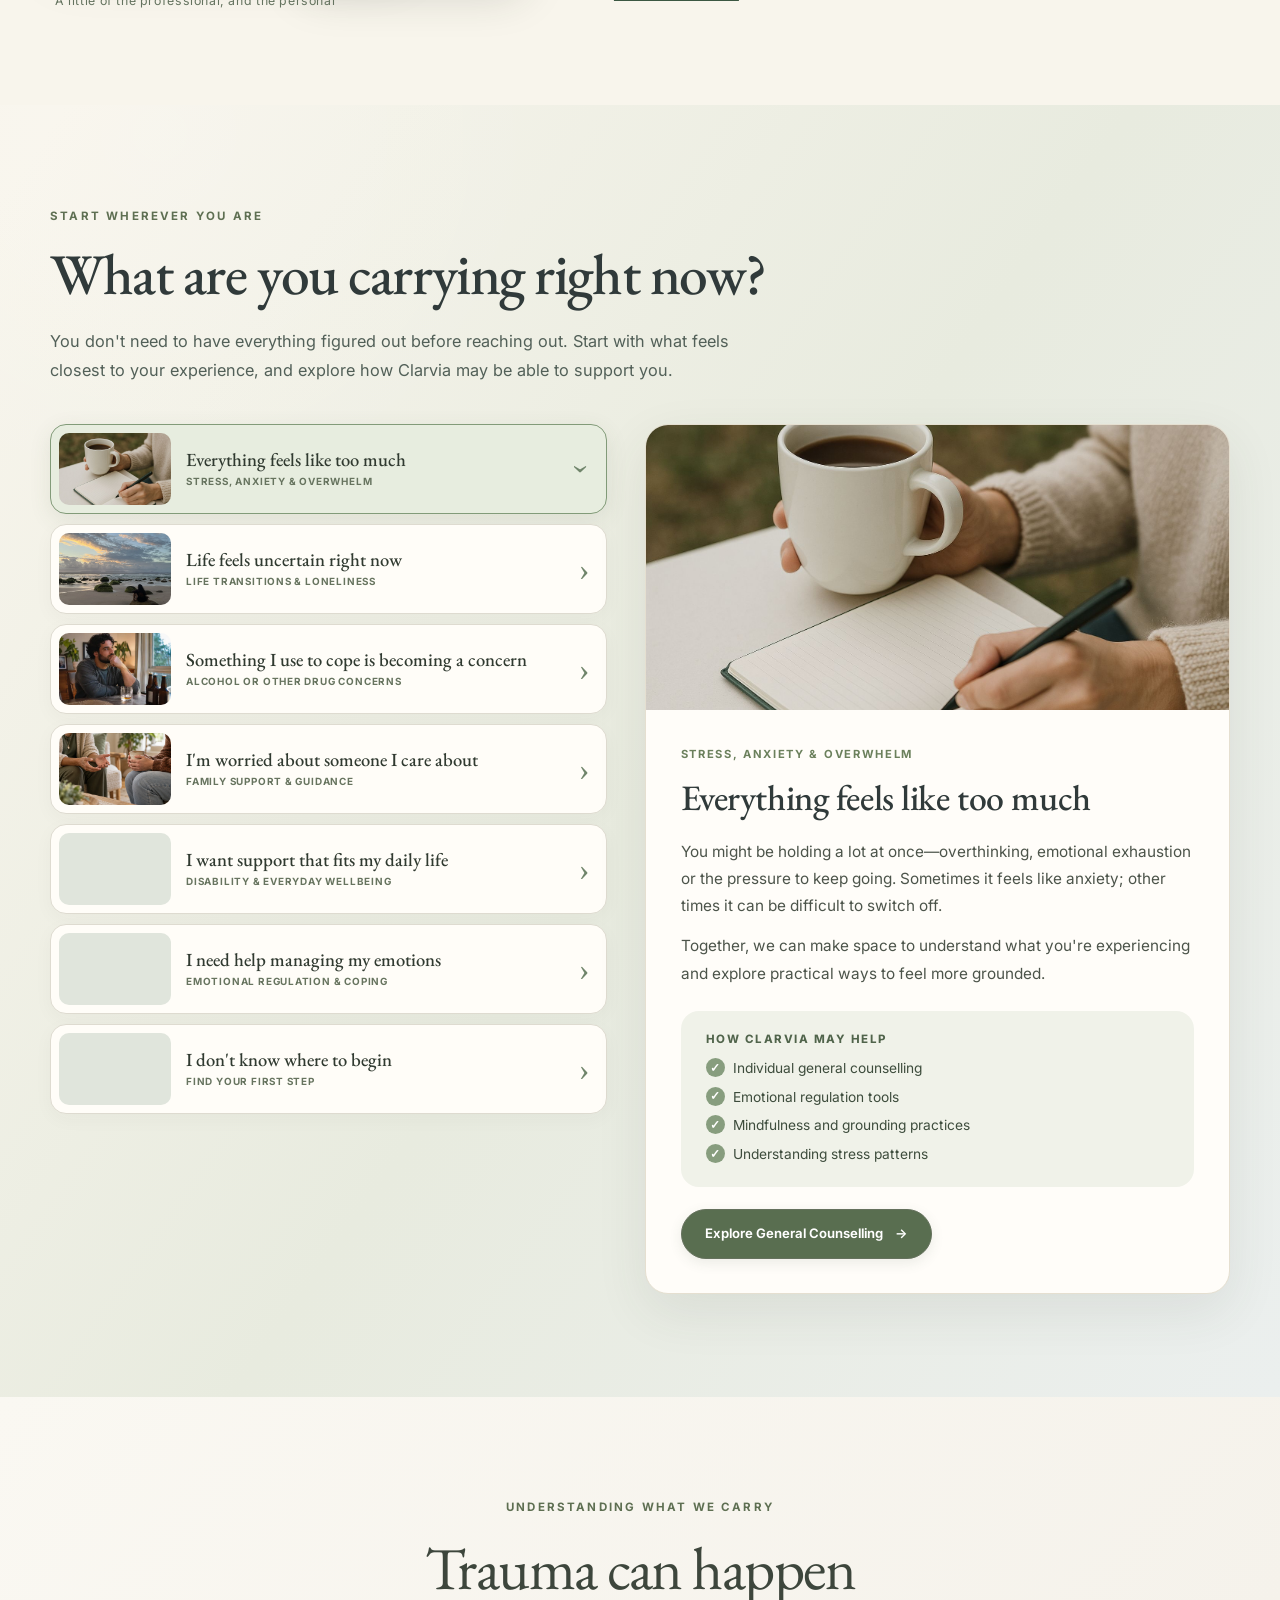
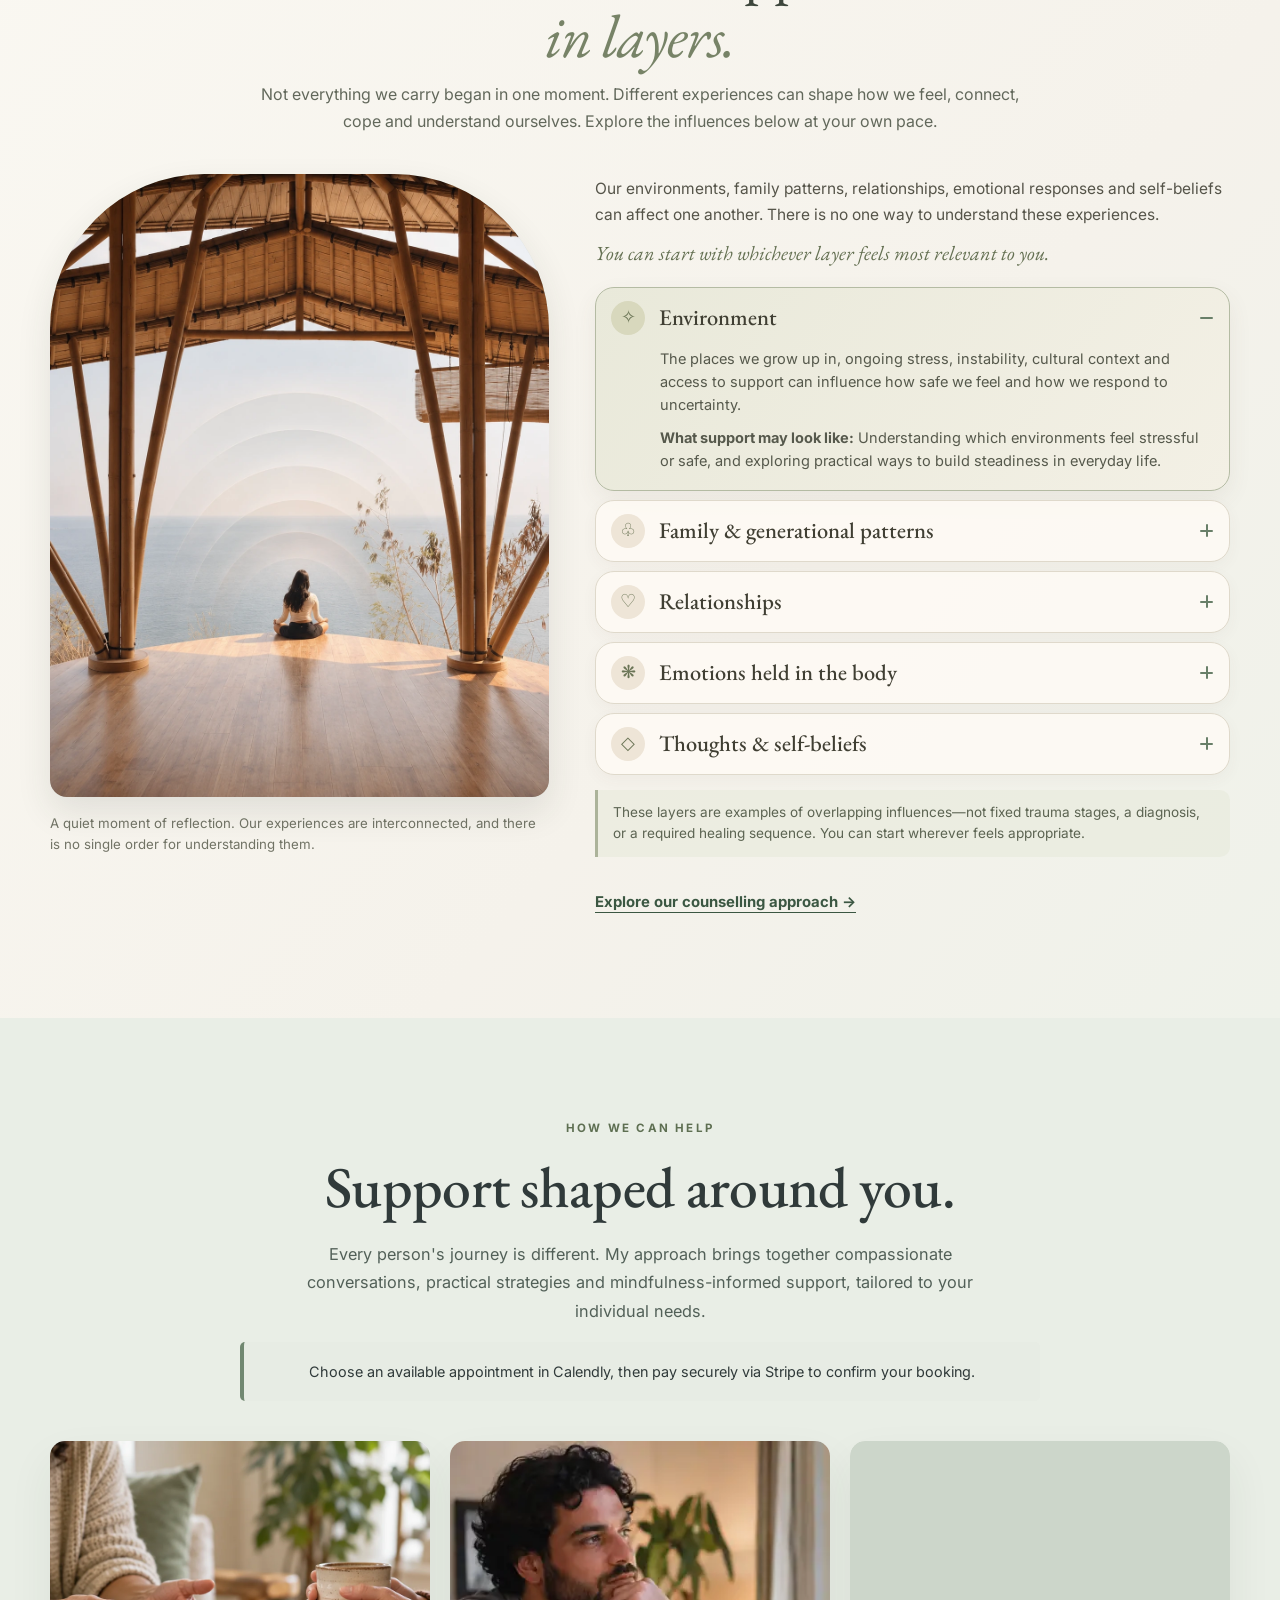
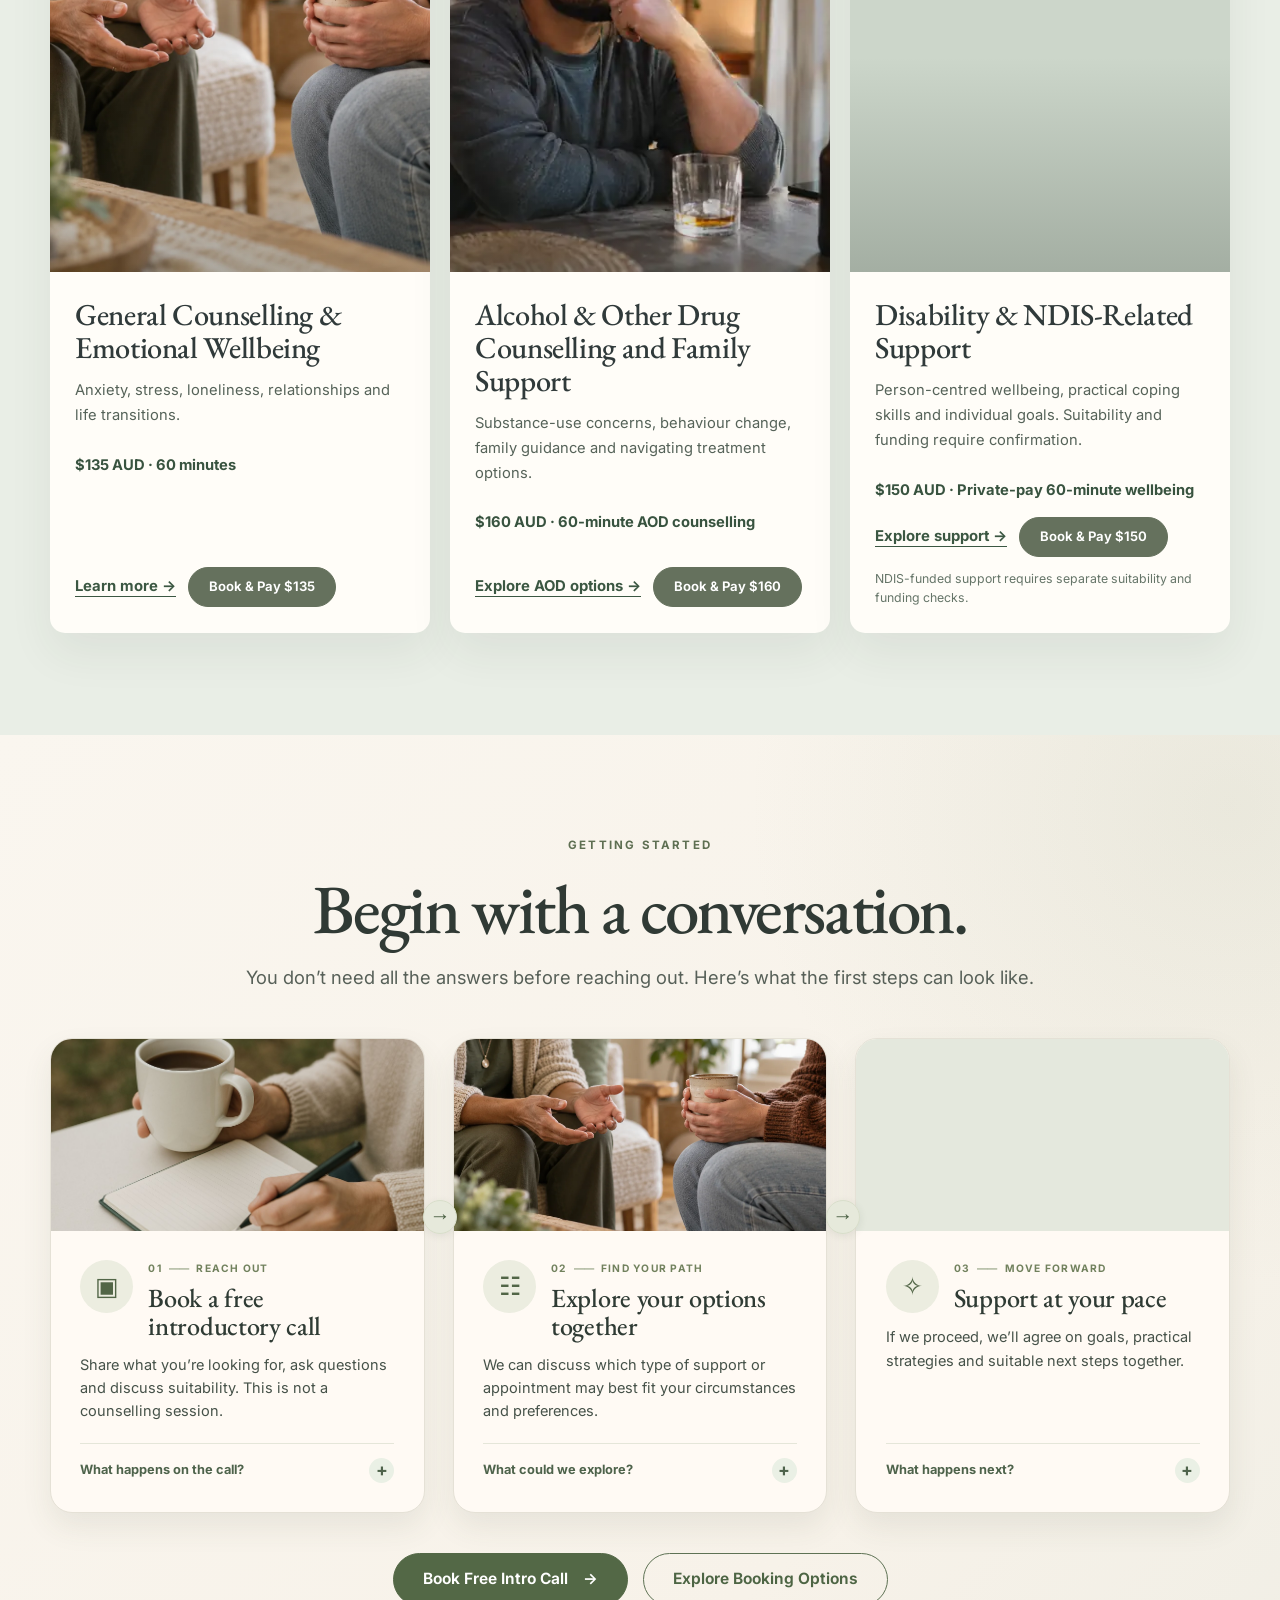
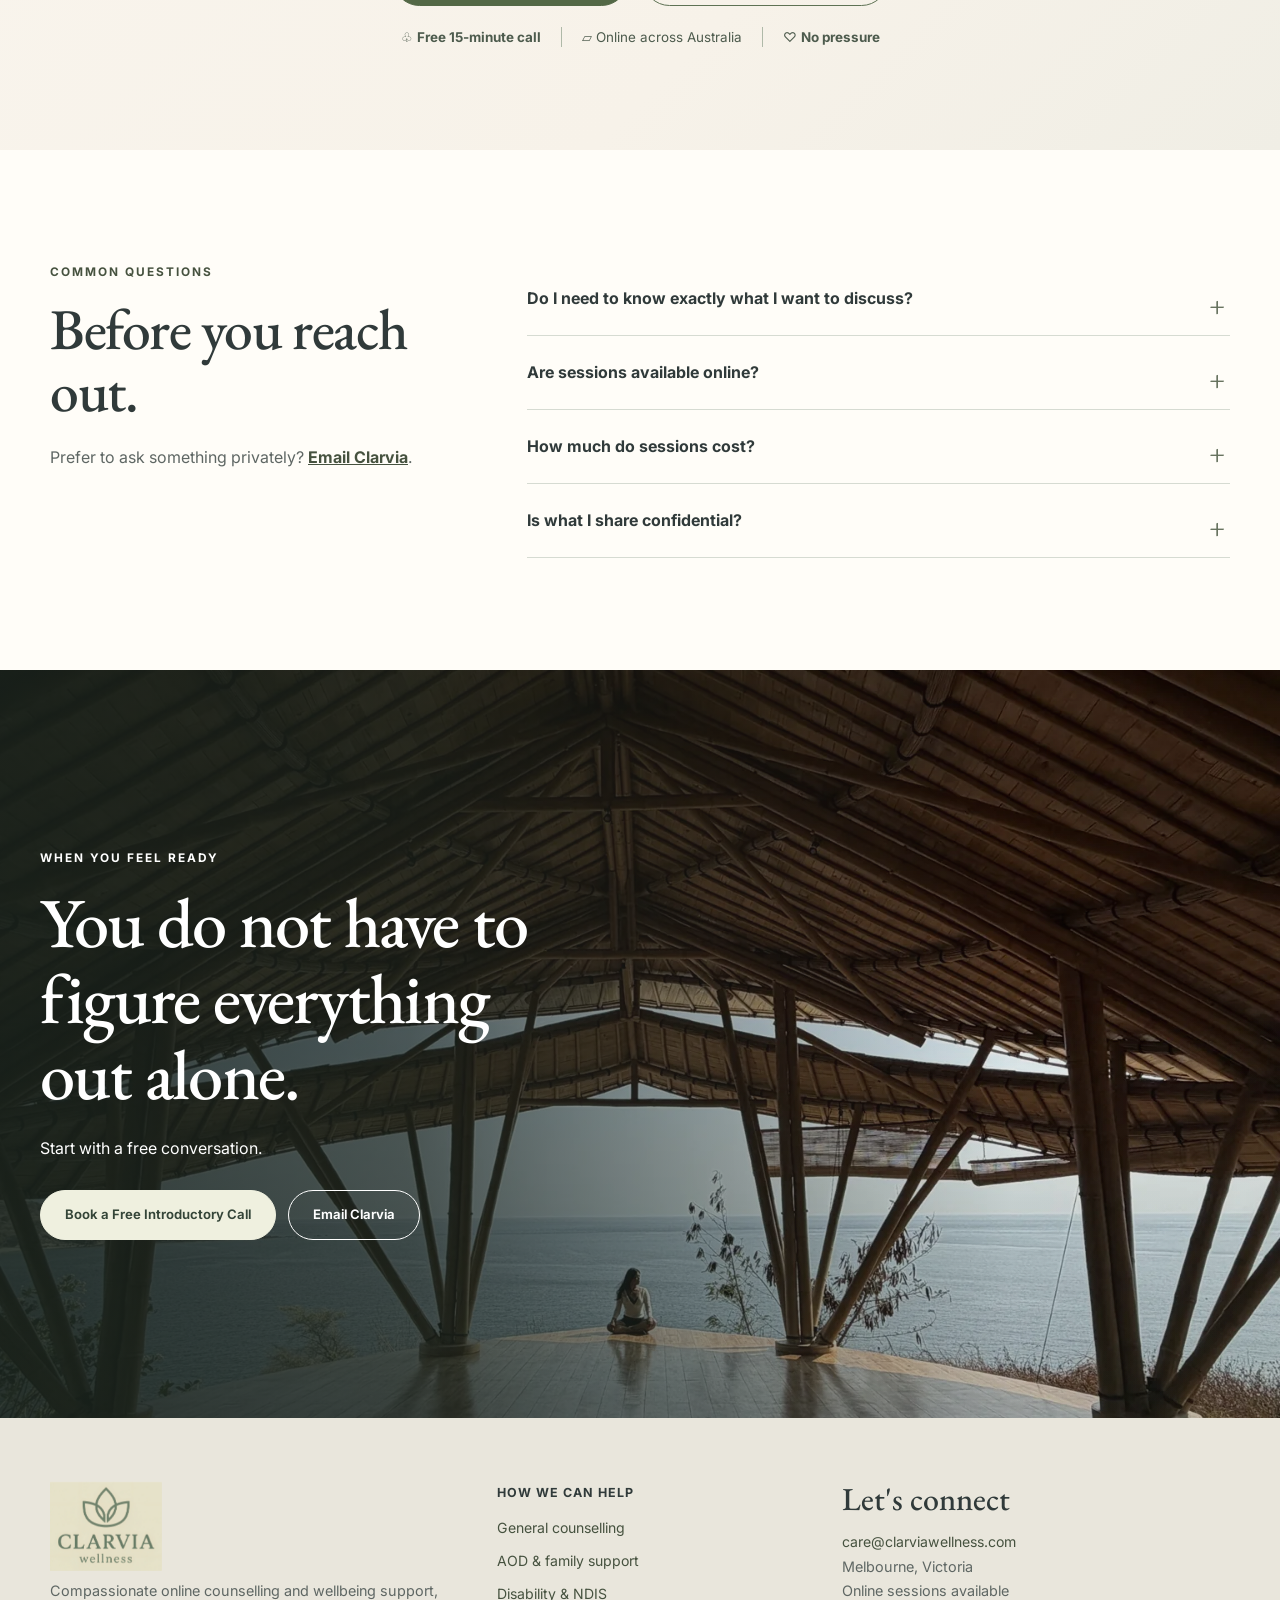
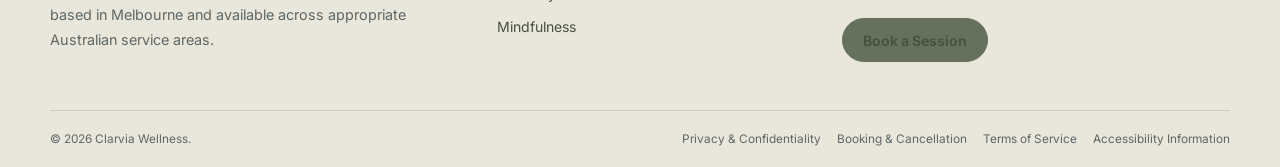
==== commit 9440c090: "Migrate website metadata to com.au domain" ====
--- a/index.html
+++ b/index.html
@@ -5,12 +5,12 @@
     <meta name="viewport" content="width=device-width, initial-scale=1.0" />
     <meta name="description" content="Compassionate online counselling for emotional wellbeing, alcohol and other drug concerns, and disability-related support enquiries across Australia." />
     <meta name="theme-color" content="#f7f4ed" />
-    <link rel="canonical" href="https://clarviawellness.com/" />
+    <link rel="canonical" href="https://clarviawellness.com.au/" />
     <meta property="og:title" content="Clarvia Wellness | Counselling, Mindfulness &amp; Wellbeing" />
     <meta property="og:description" content="A space to feel heard, understood and supported." />
     <meta property="og:type" content="website" />
-    <meta property="og:url" content="https://clarviawellness.com/" />
-    <meta property="og:image" content="https://clarviawellness.com/assets/images/clarvia-interior-hero.webp" />
+    <meta property="og:url" content="https://clarviawellness.com.au/" />
+    <meta property="og:image" content="https://clarviawellness.com.au/assets/images/clarvia-interior-hero.webp" />
     <title>Clarvia Wellness | Online Counselling &amp; Wellbeing Support</title>
     <link rel="preconnect" href="https://fonts.googleapis.com" />
     <link rel="preconnect" href="https://fonts.gstatic.com" crossorigin />
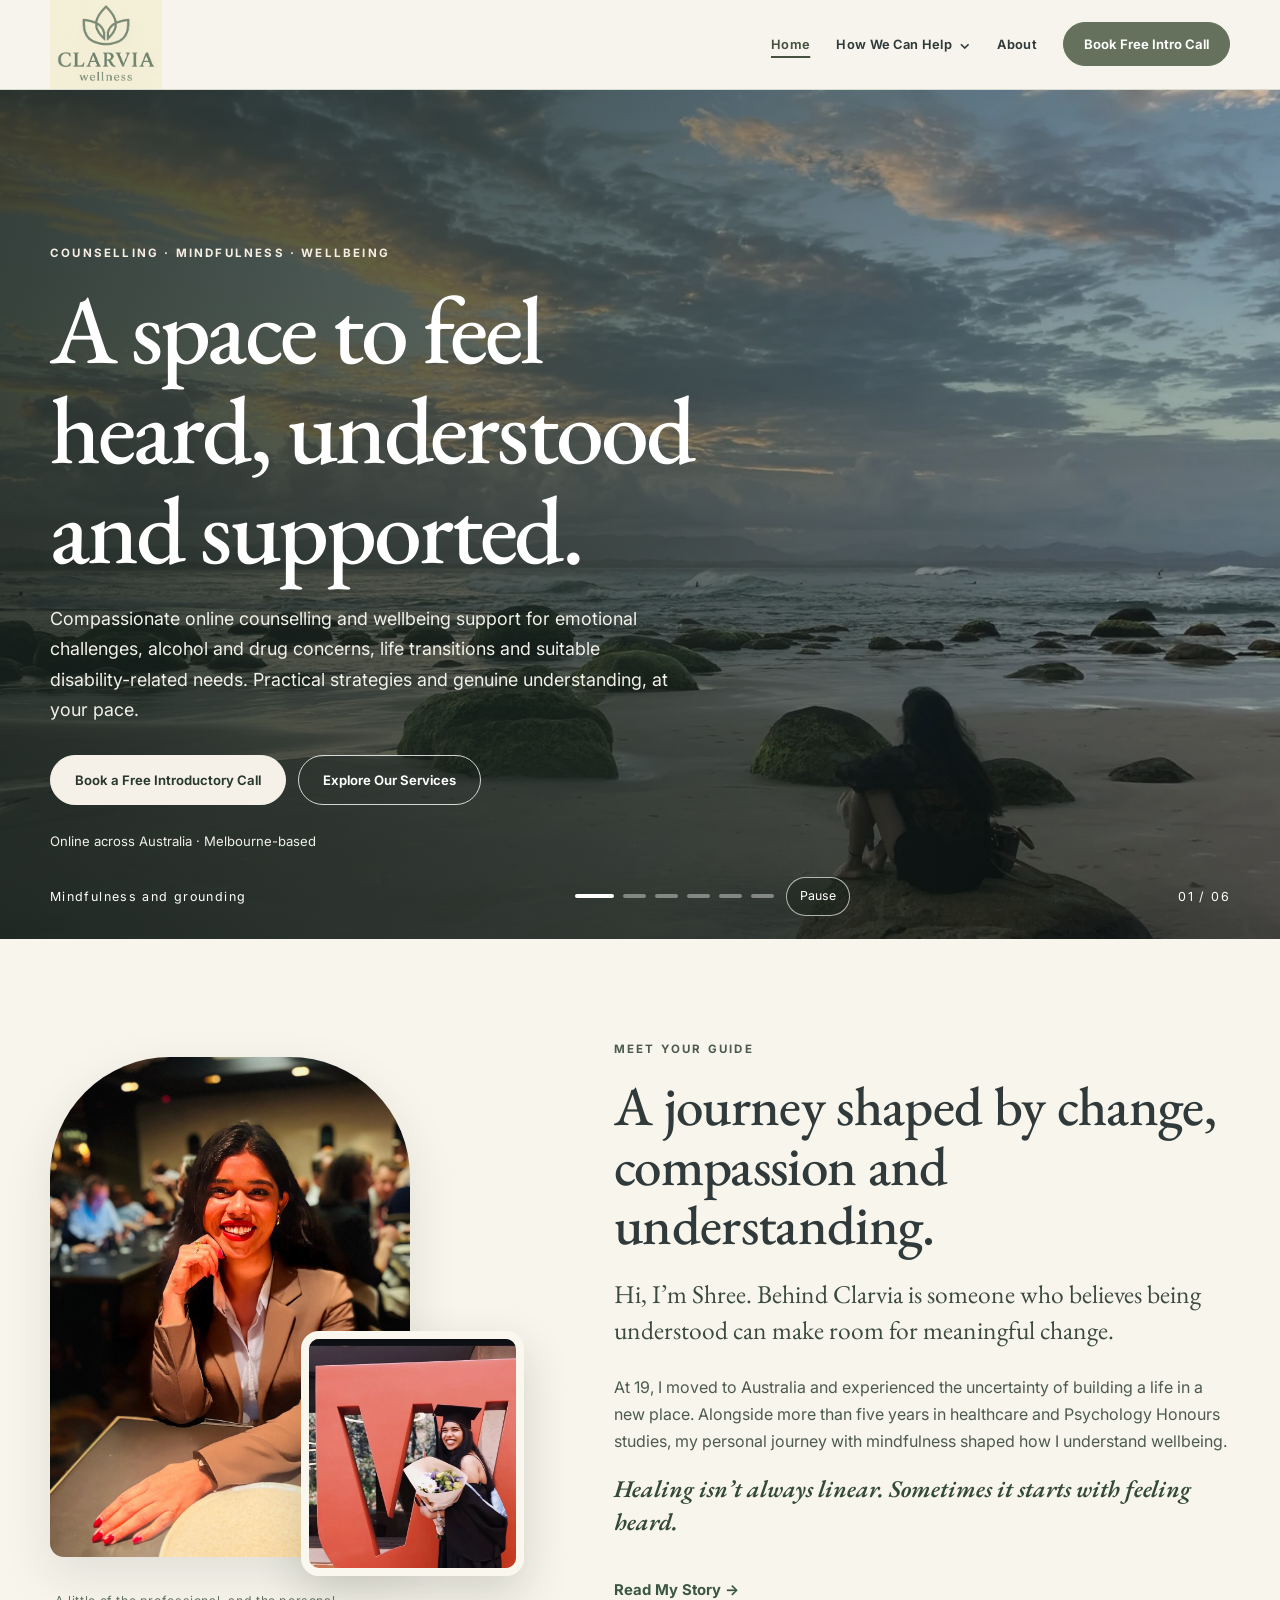
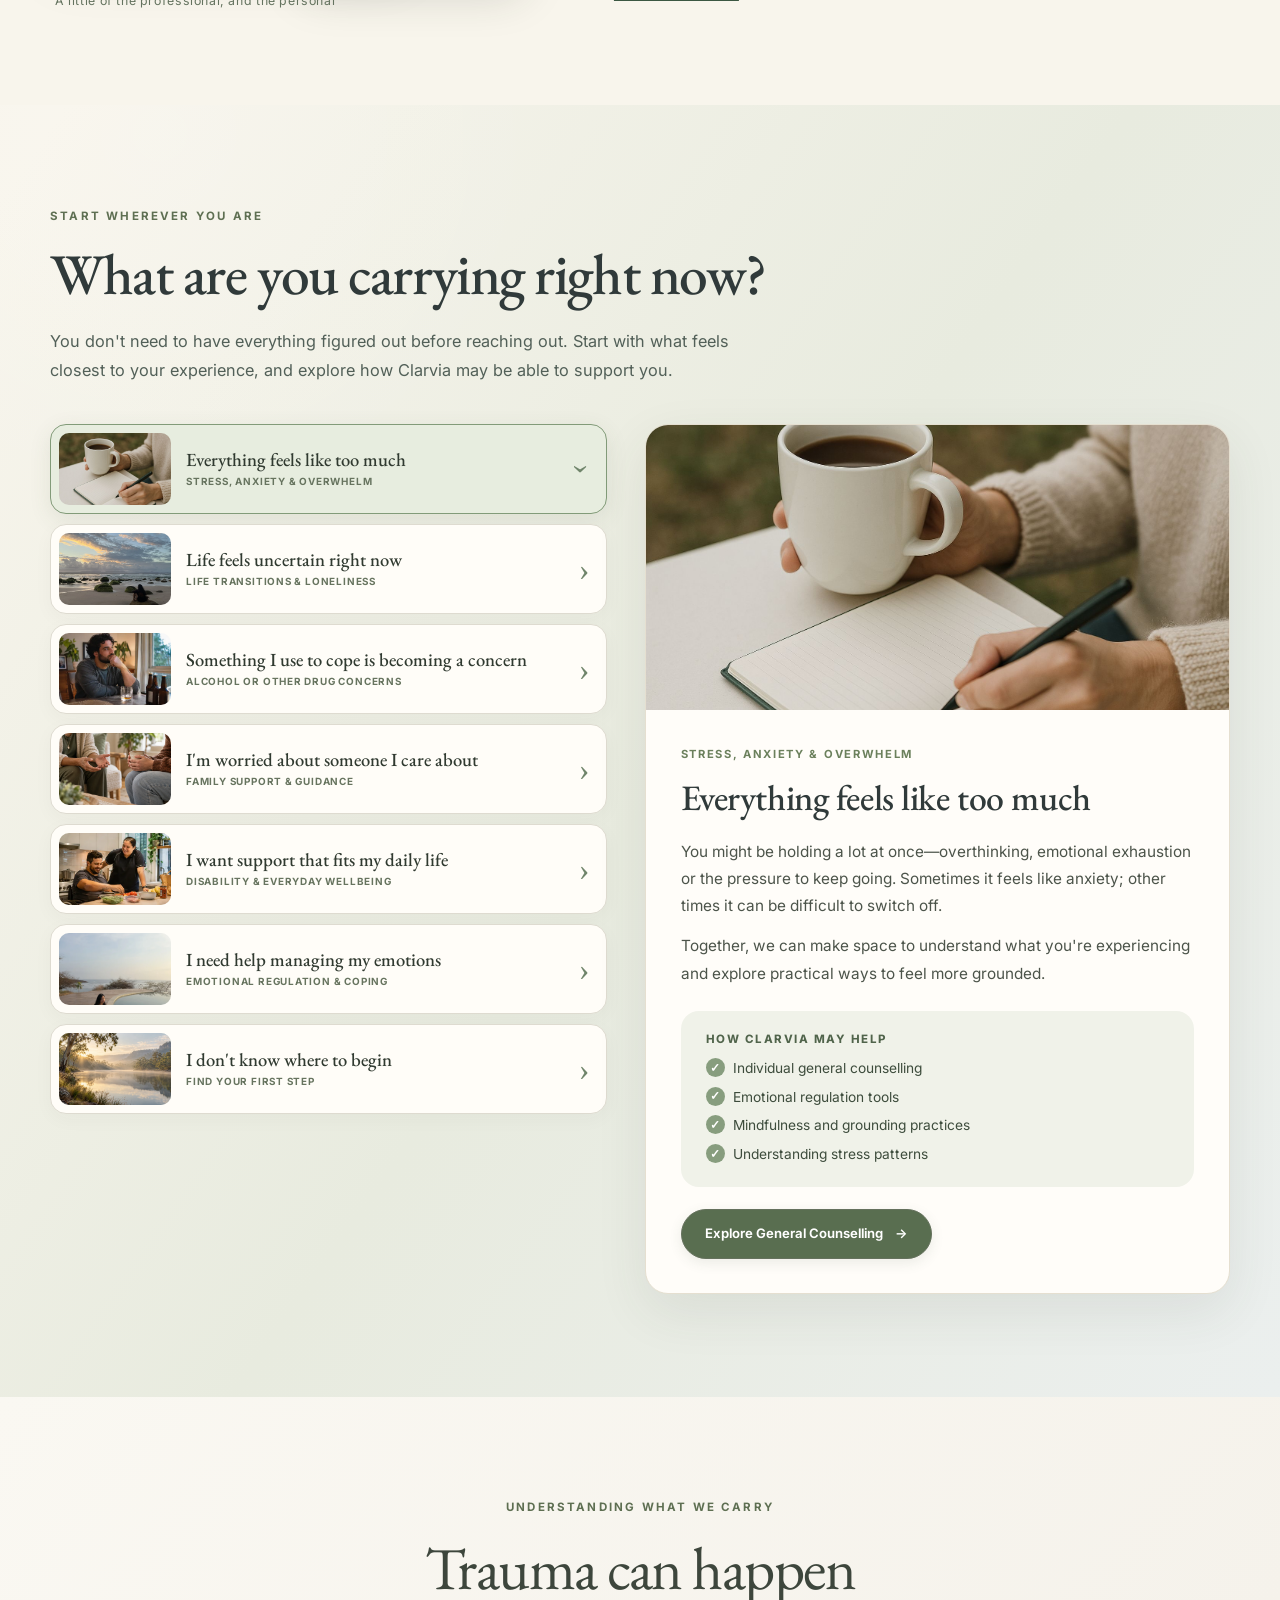
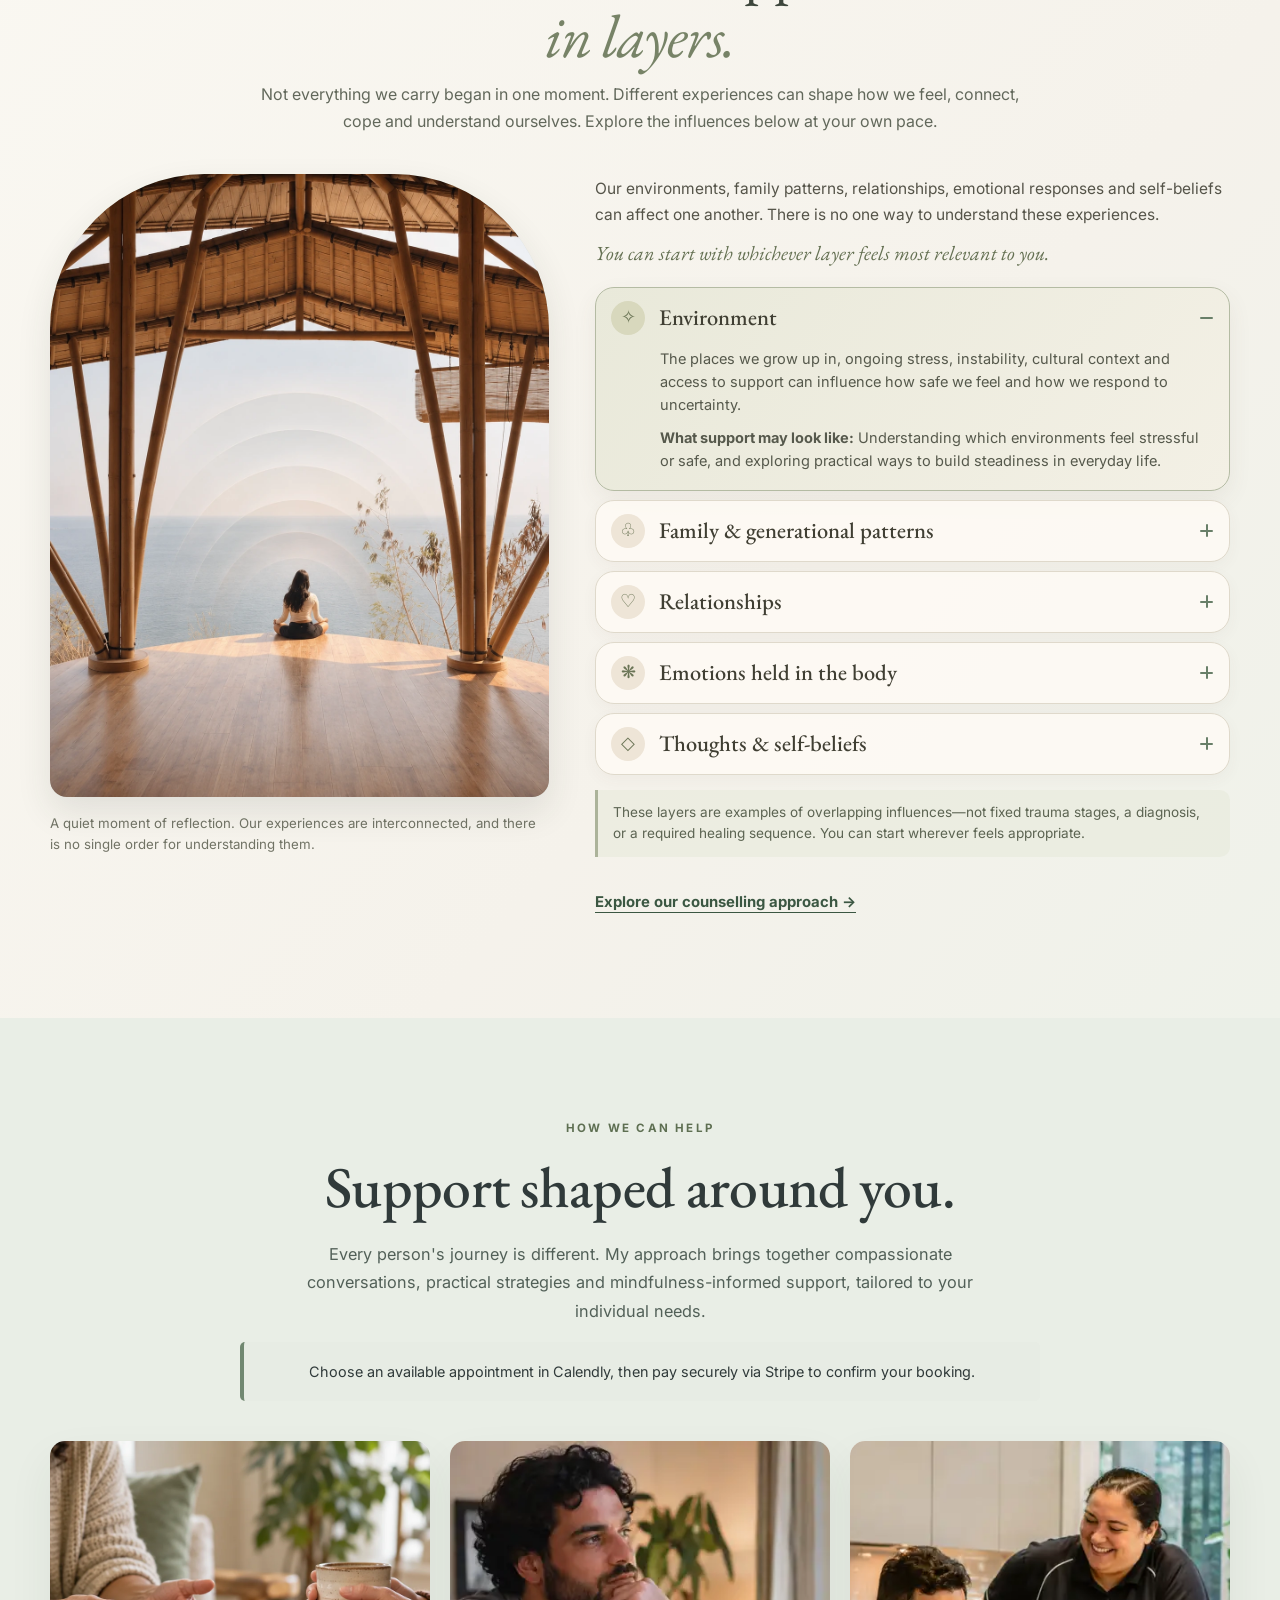
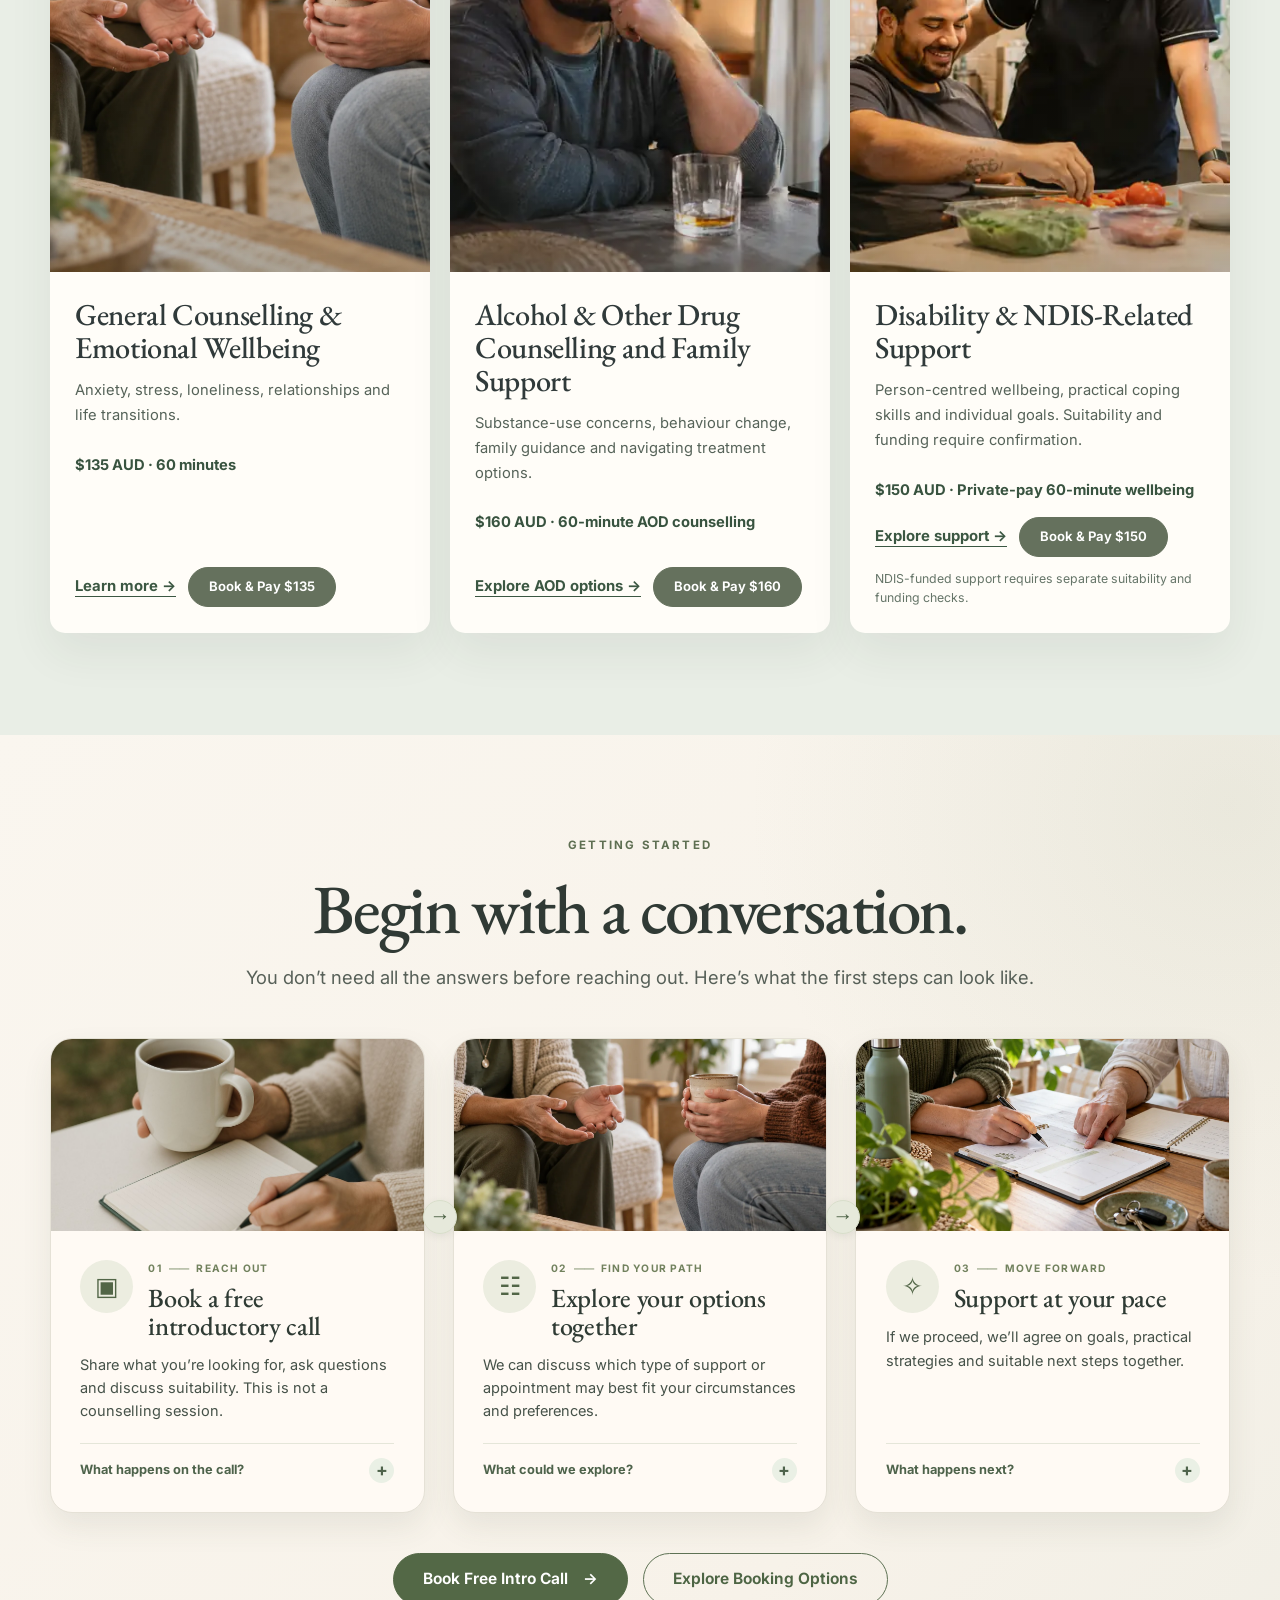
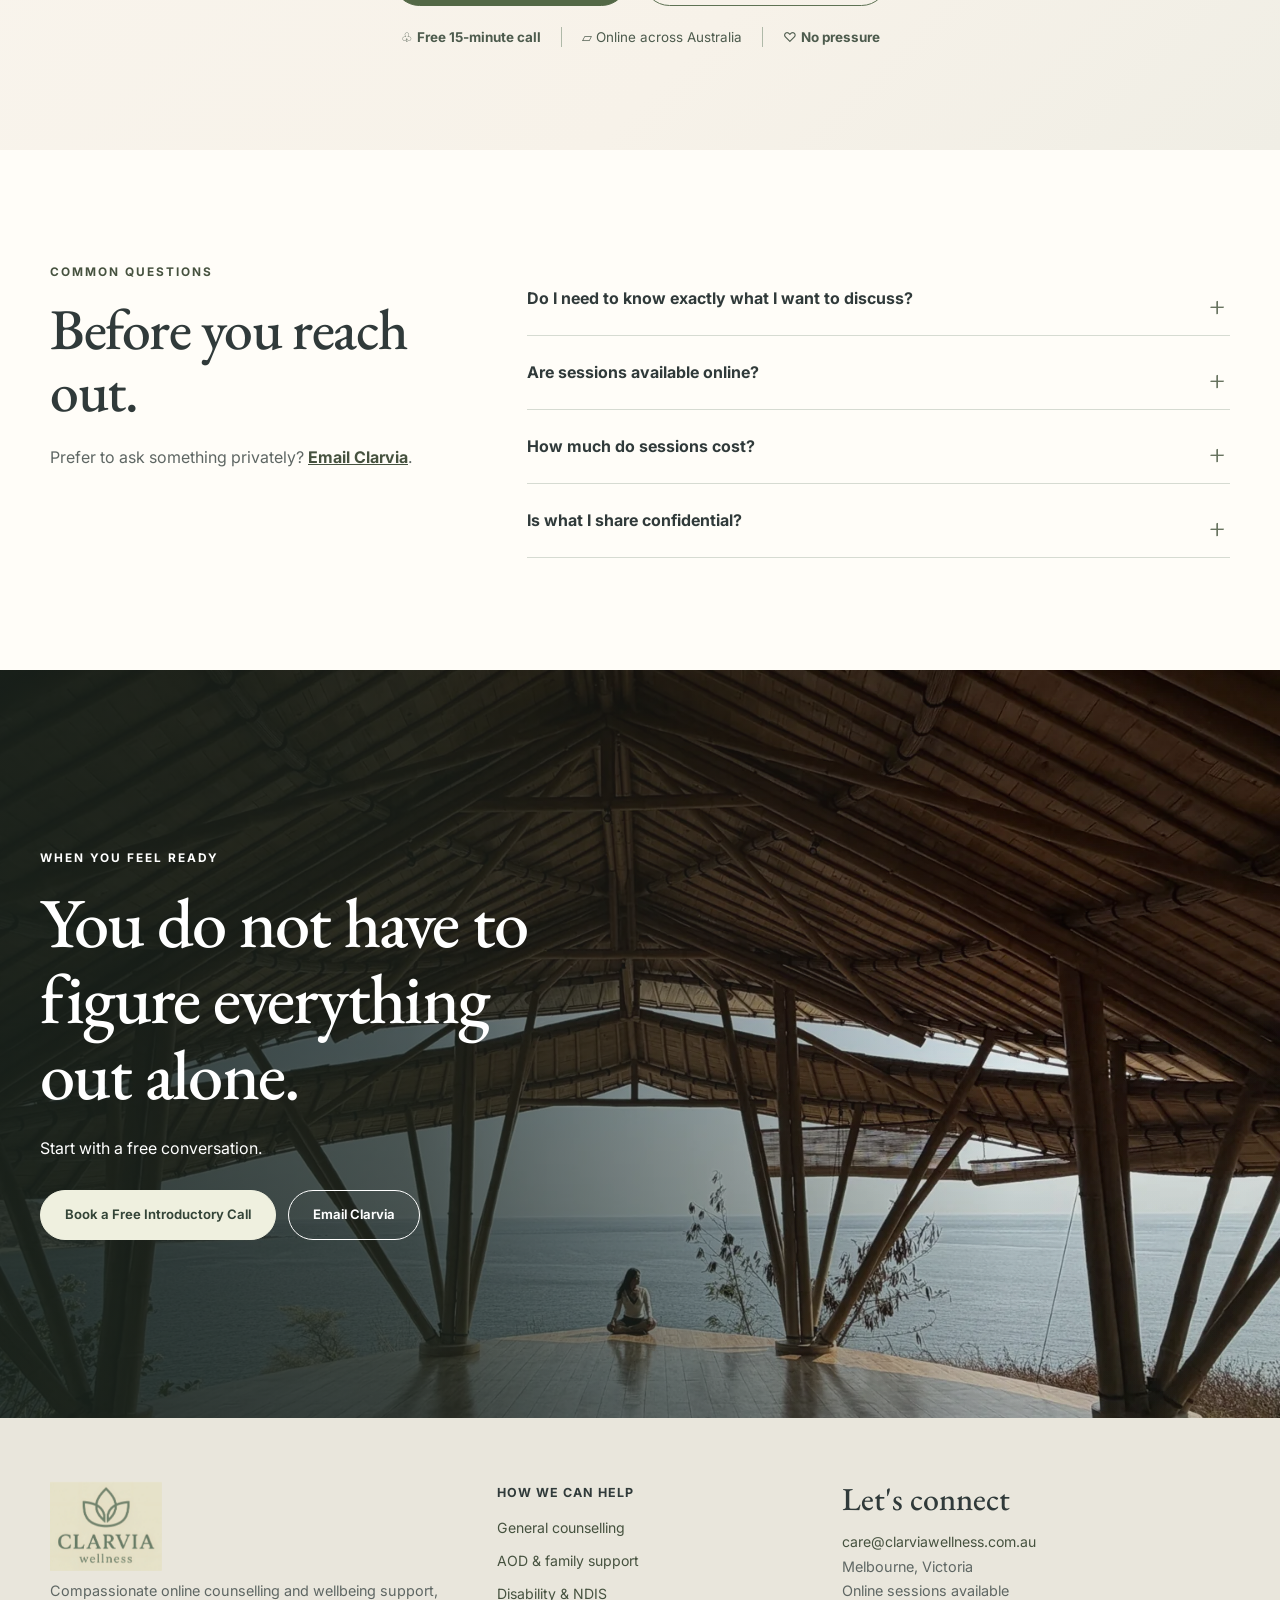
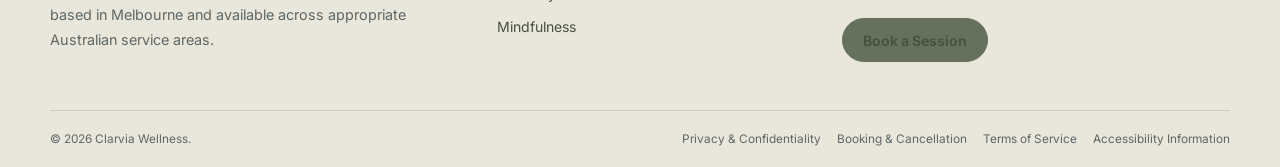
==== commit 0d4b4c39: "Update website to AU mailbox" ====
--- a/index.html
+++ b/index.html
@@ -493,7 +493,7 @@
 
       <section class="section section-alt home-faq" aria-labelledby="faq-title">
         <div class="container home-faq-grid">
-          <div class="section-heading"><p class="eyebrow">Common questions</p><h2 id="faq-title">Before you reach out.</h2><p>Prefer to ask something privately? <a href="mailto:care@clarviawellness.com?subject=Clarvia%20enquiry">Email Clarvia</a>.</p></div>
+          <div class="section-heading"><p class="eyebrow">Common questions</p><h2 id="faq-title">Before you reach out.</h2><p>Prefer to ask something privately? <a href="mailto:care@clarviawellness.com.au?subject=Clarvia%20enquiry">Email Clarvia</a>.</p></div>
           <div class="faq">
             <details><summary>Do I need to know exactly what I want to discuss?</summary><p>No. We can begin with what feels important now.</p></details>
             <details><summary>Are sessions available online?</summary><p>Yes. Sessions are predominantly online across appropriate Australian service areas.</p></details>
@@ -510,7 +510,7 @@
           <p>Start with a free conversation.</p>
           <div class="actions">
             <a class="button button-light" href="https://calendly.com/shreegaur/free-introductory-call-15-min" target="_blank" rel="noopener noreferrer">Book a Free Introductory Call</a>
-            <a class="button button-secondary" href="mailto:care@clarviawellness.com?subject=Clarvia%20enquiry">Email Clarvia</a>
+            <a class="button button-secondary" href="mailto:care@clarviawellness.com.au?subject=Clarvia%20enquiry">Email Clarvia</a>
           </div>
         </div>
       </section>
@@ -537,7 +537,7 @@
       <div class="container footer-grid">
         <div class="footer-intro"><a class="footer-brand" href="index.html"><img src="assets/images/clarvia-logo.png" alt="Clarvia Wellness" /></a><p>Compassionate online counselling and wellbeing support, based in Melbourne and available across appropriate Australian service areas.</p></div>
         <nav class="footer-nav" aria-label="Services"><strong>How we can help</strong><a href="general-counselling.html">General counselling</a><a href="aod-counselling.html">AOD &amp; family support</a><a href="ndis-support.html">Disability &amp; NDIS</a><a href="mindfulness.html">Mindfulness</a></nav>
-        <div class="footer-contact"><h3>Let's connect</h3><p><a href="mailto:care@clarviawellness.com">care@clarviawellness.com</a><br />Melbourne, Victoria<br />Online sessions available</p><a class="button button-small" href="book.html">Book a Session</a></div>
+        <div class="footer-contact"><h3>Let's connect</h3><p><a href="mailto:care@clarviawellness.com.au">care@clarviawellness.com.au</a><br />Melbourne, Victoria<br />Online sessions available</p><a class="button button-small" href="book.html">Book a Session</a></div>
       </div>
       <div class="container footer-legal"><p>© <span data-year></span> Clarvia Wellness.</p><div class="footer-legal-links"><a href="privacy.html">Privacy &amp; Confidentiality</a><a href="booking-policy.html">Booking &amp; Cancellation</a><a href="terms.html">Terms of Service</a><a href="accessibility.html">Accessibility Information</a></div></div>
     </footer>
